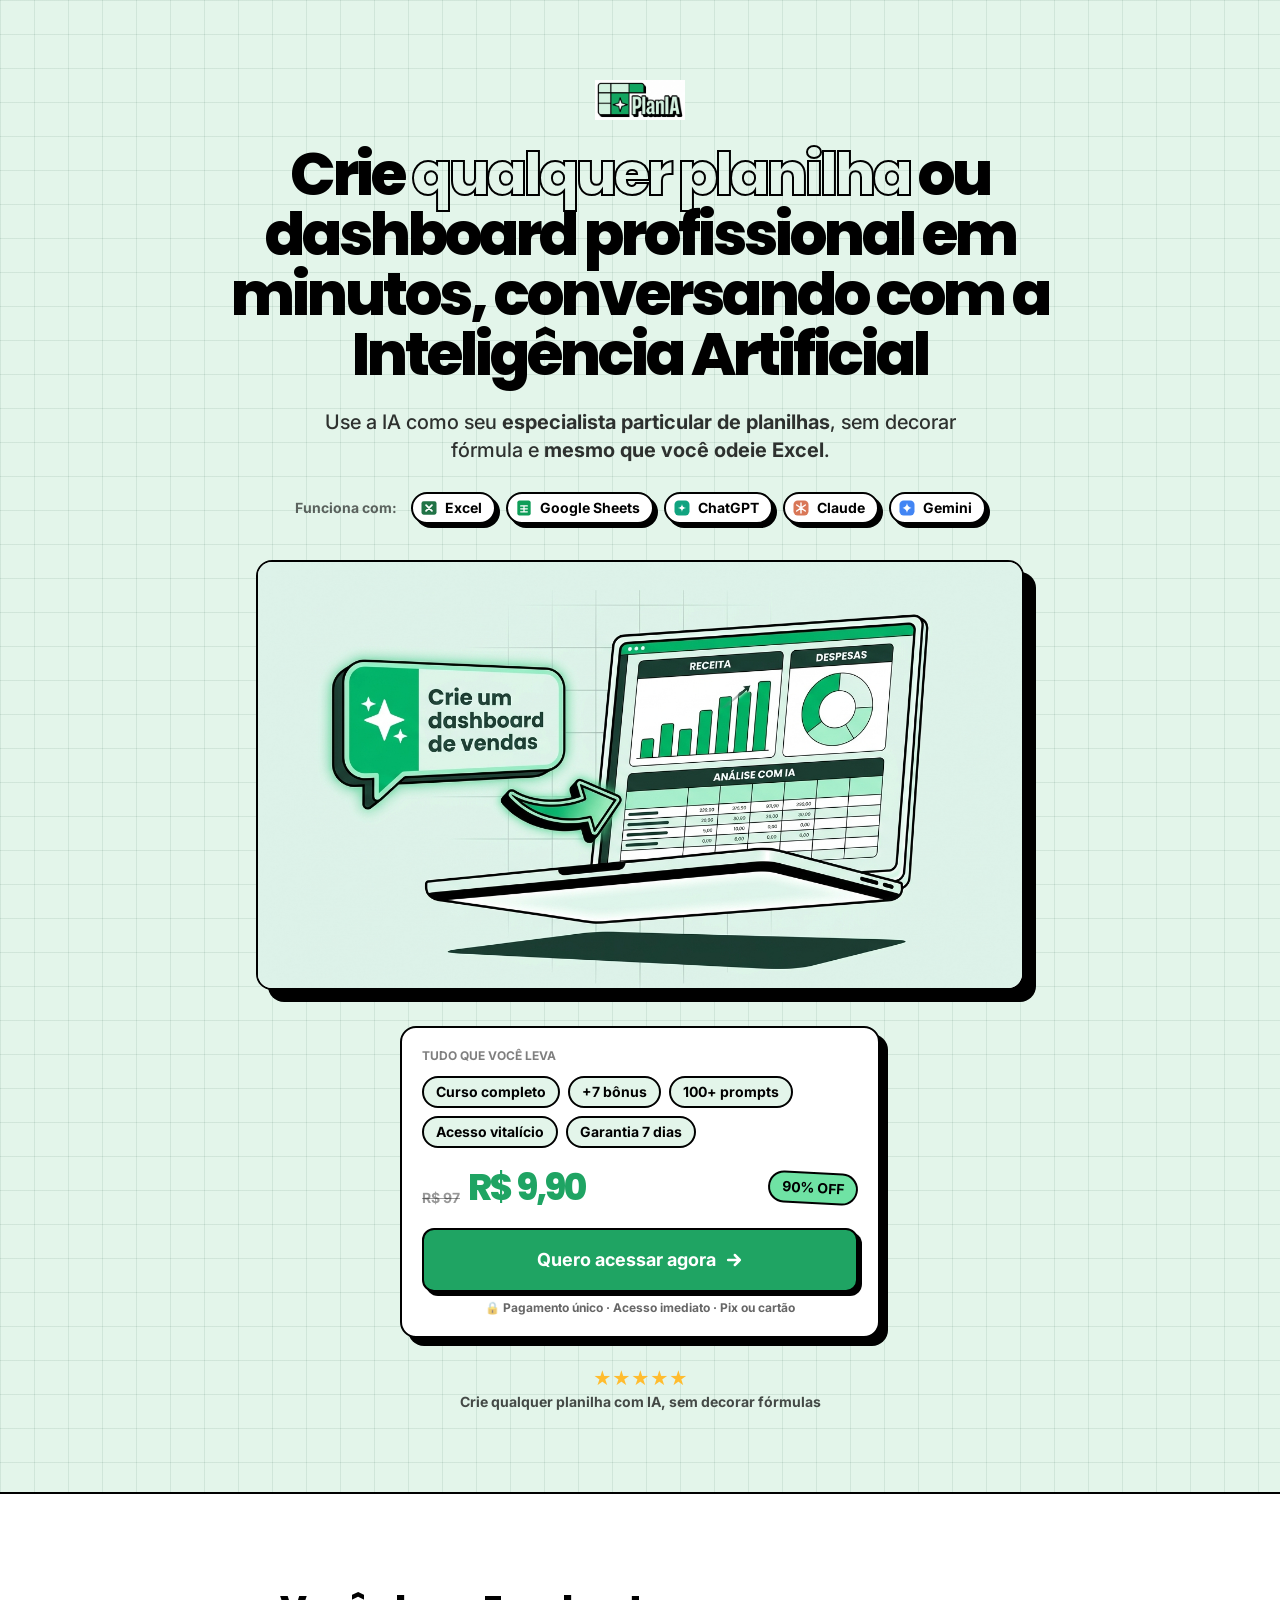
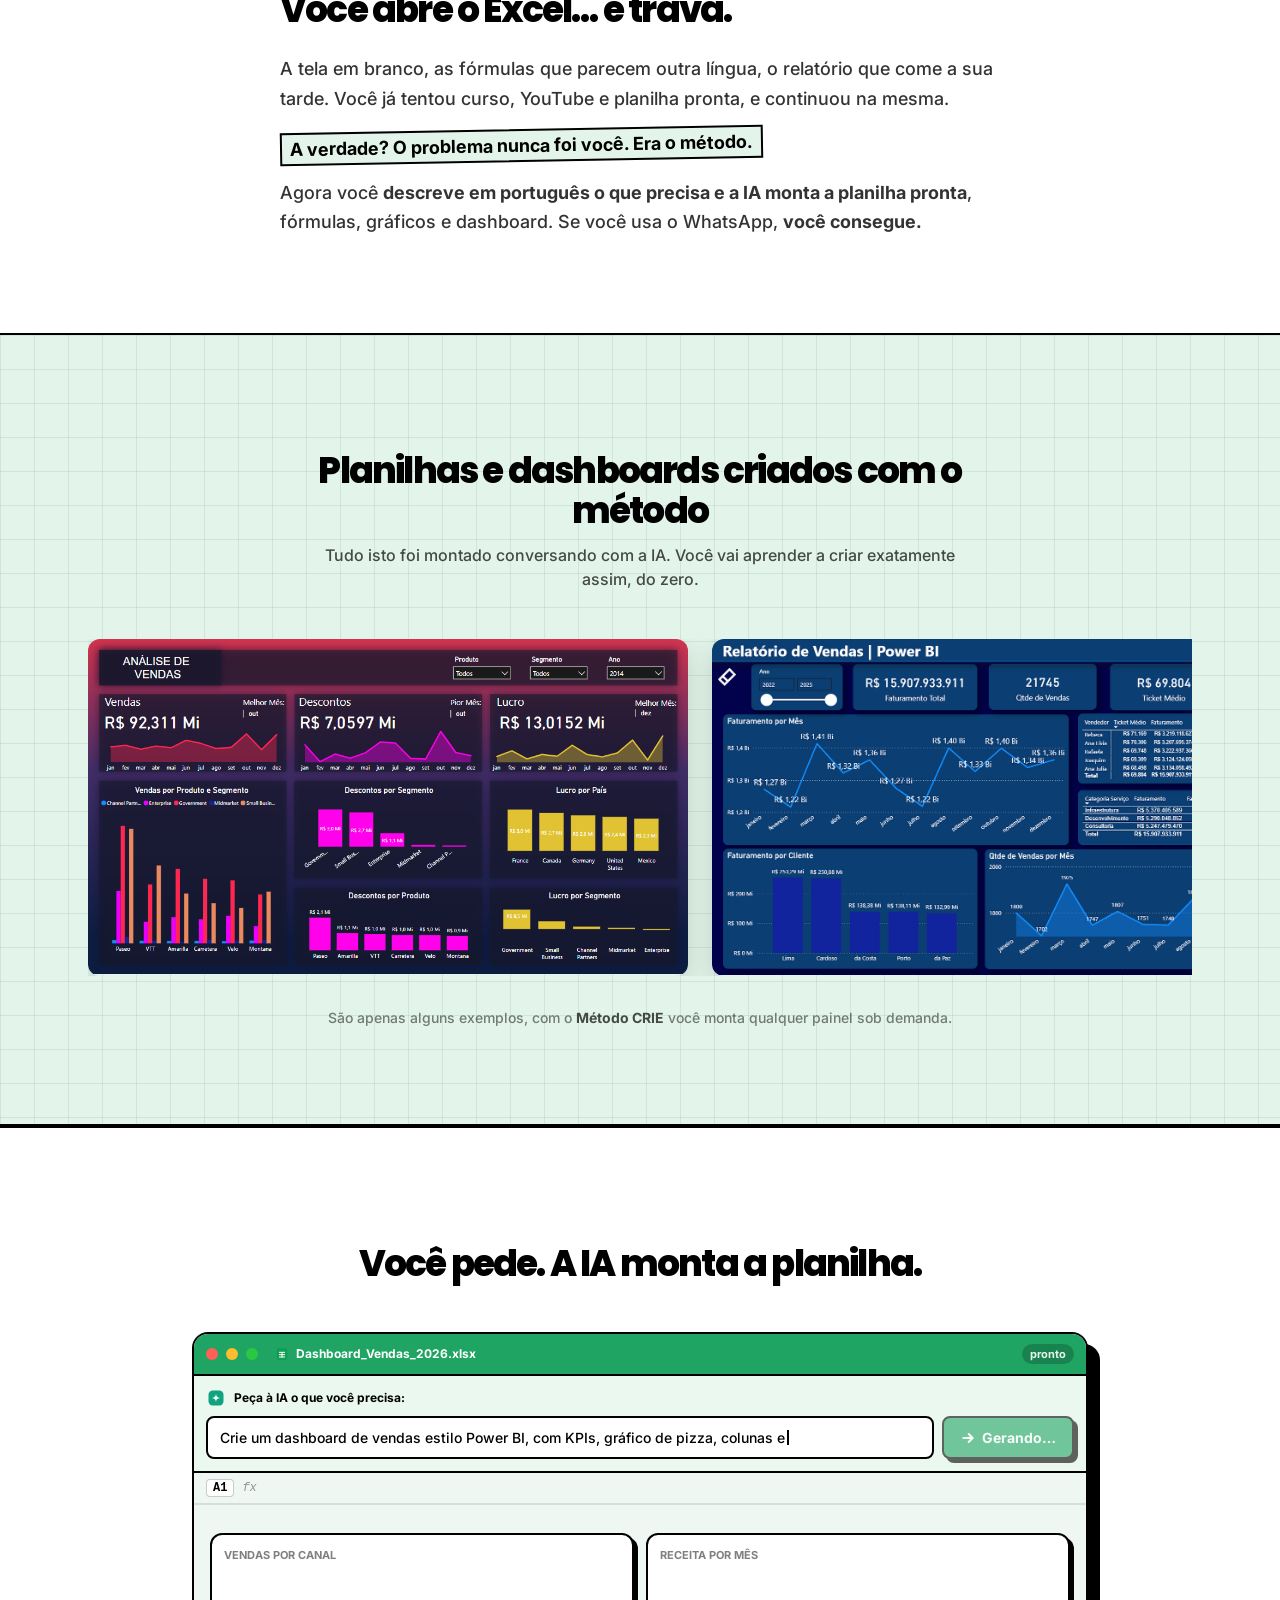
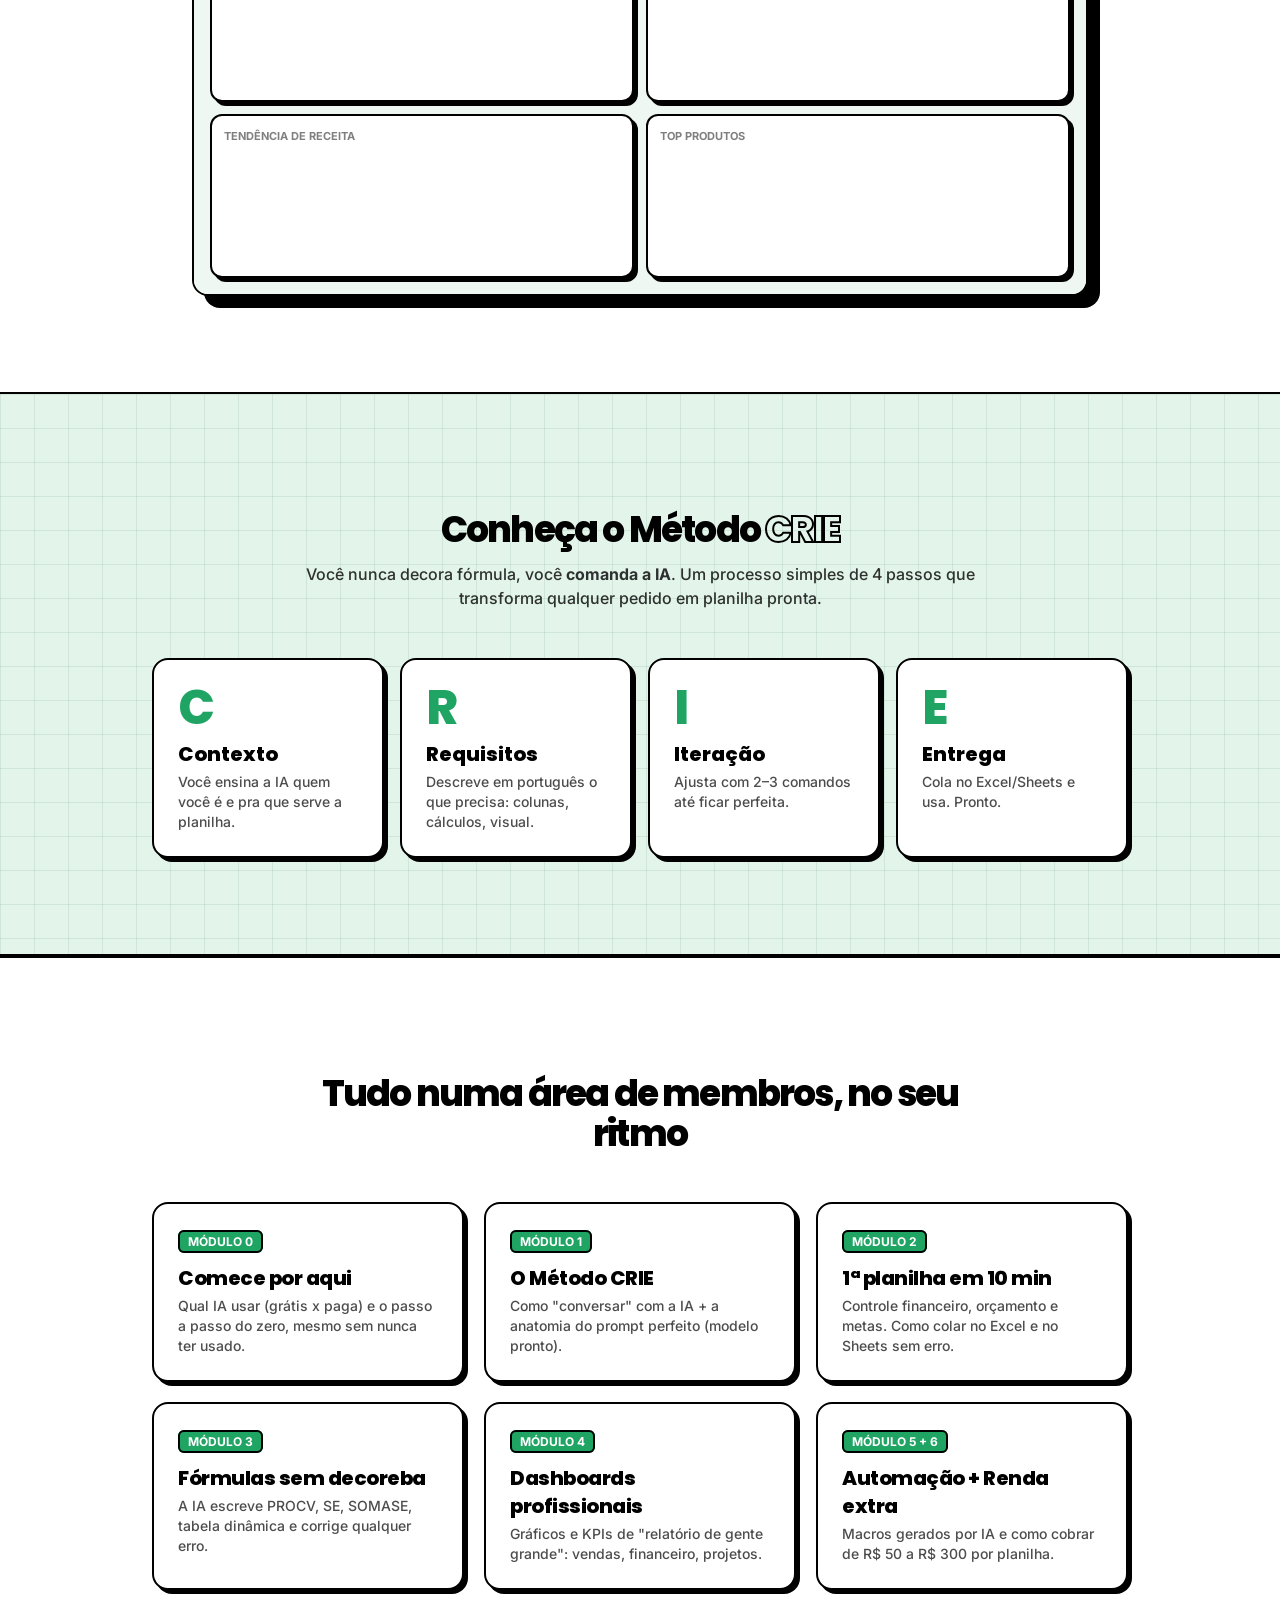
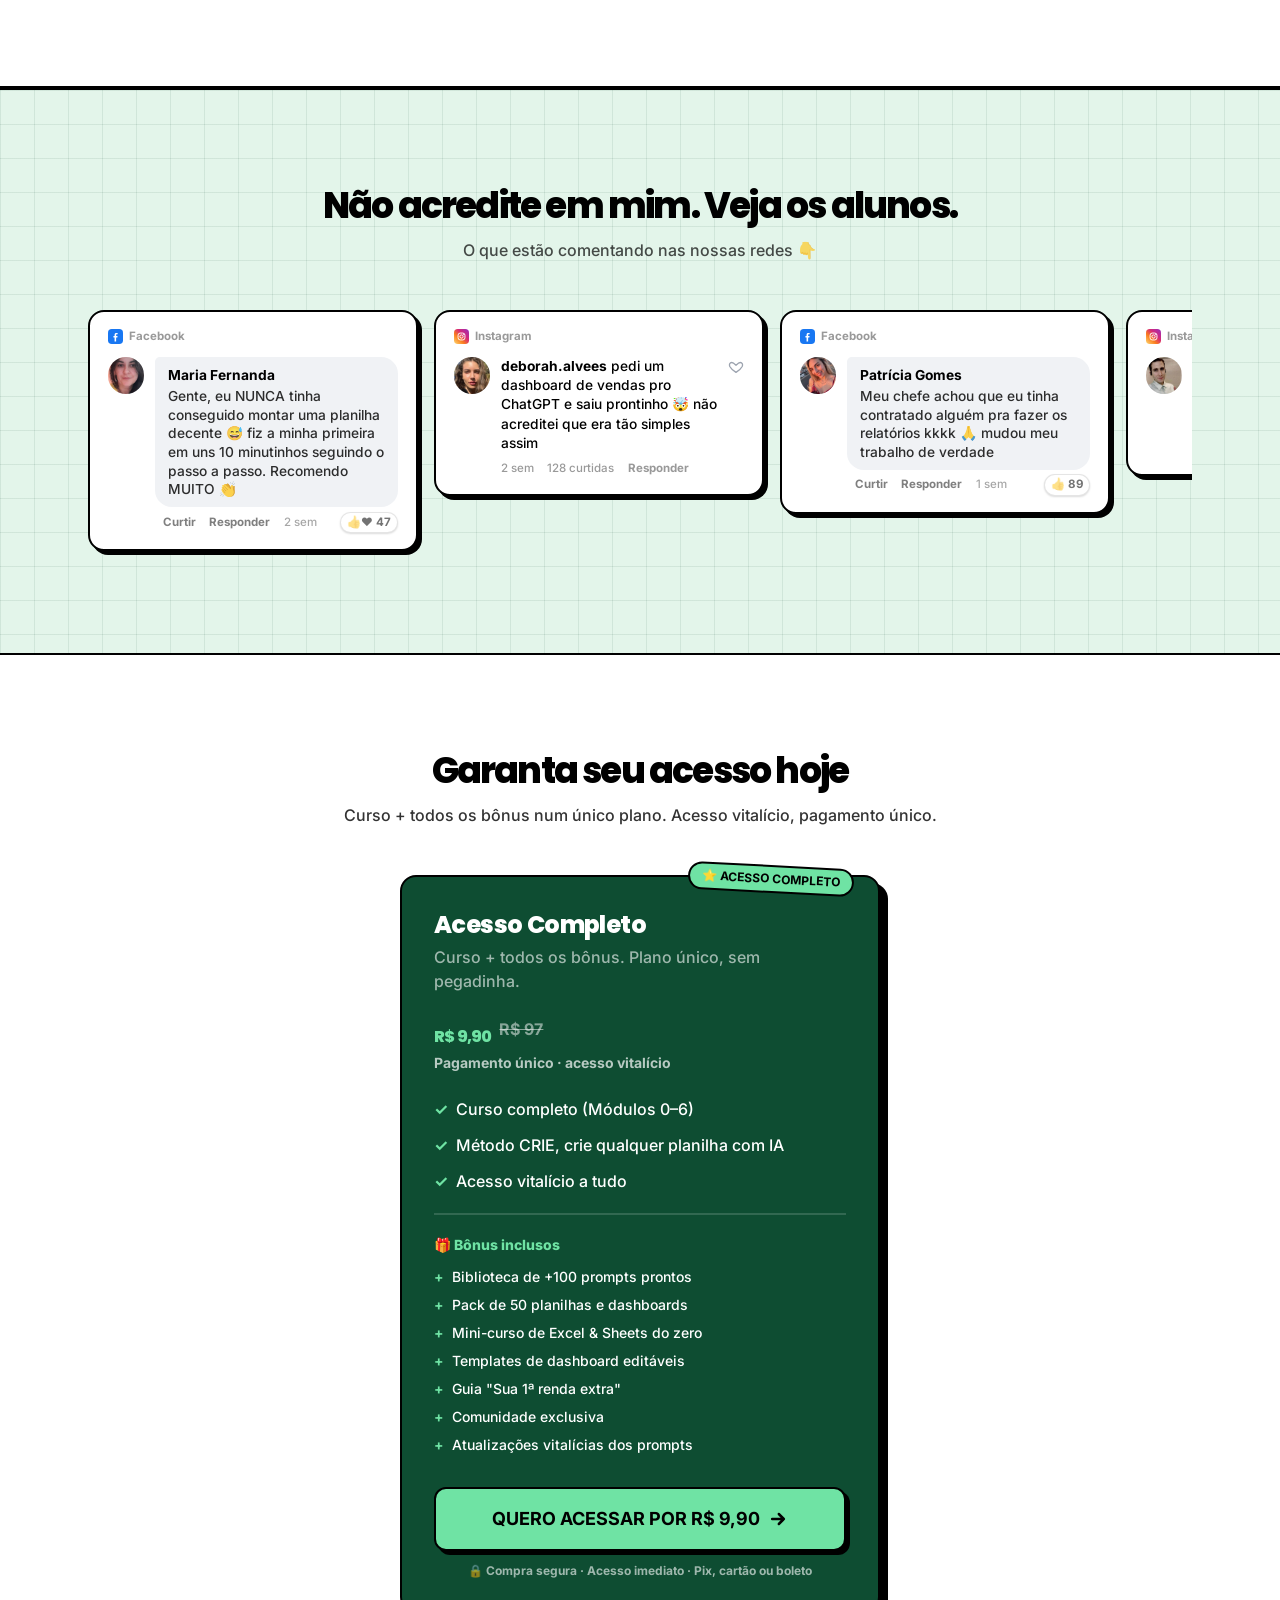
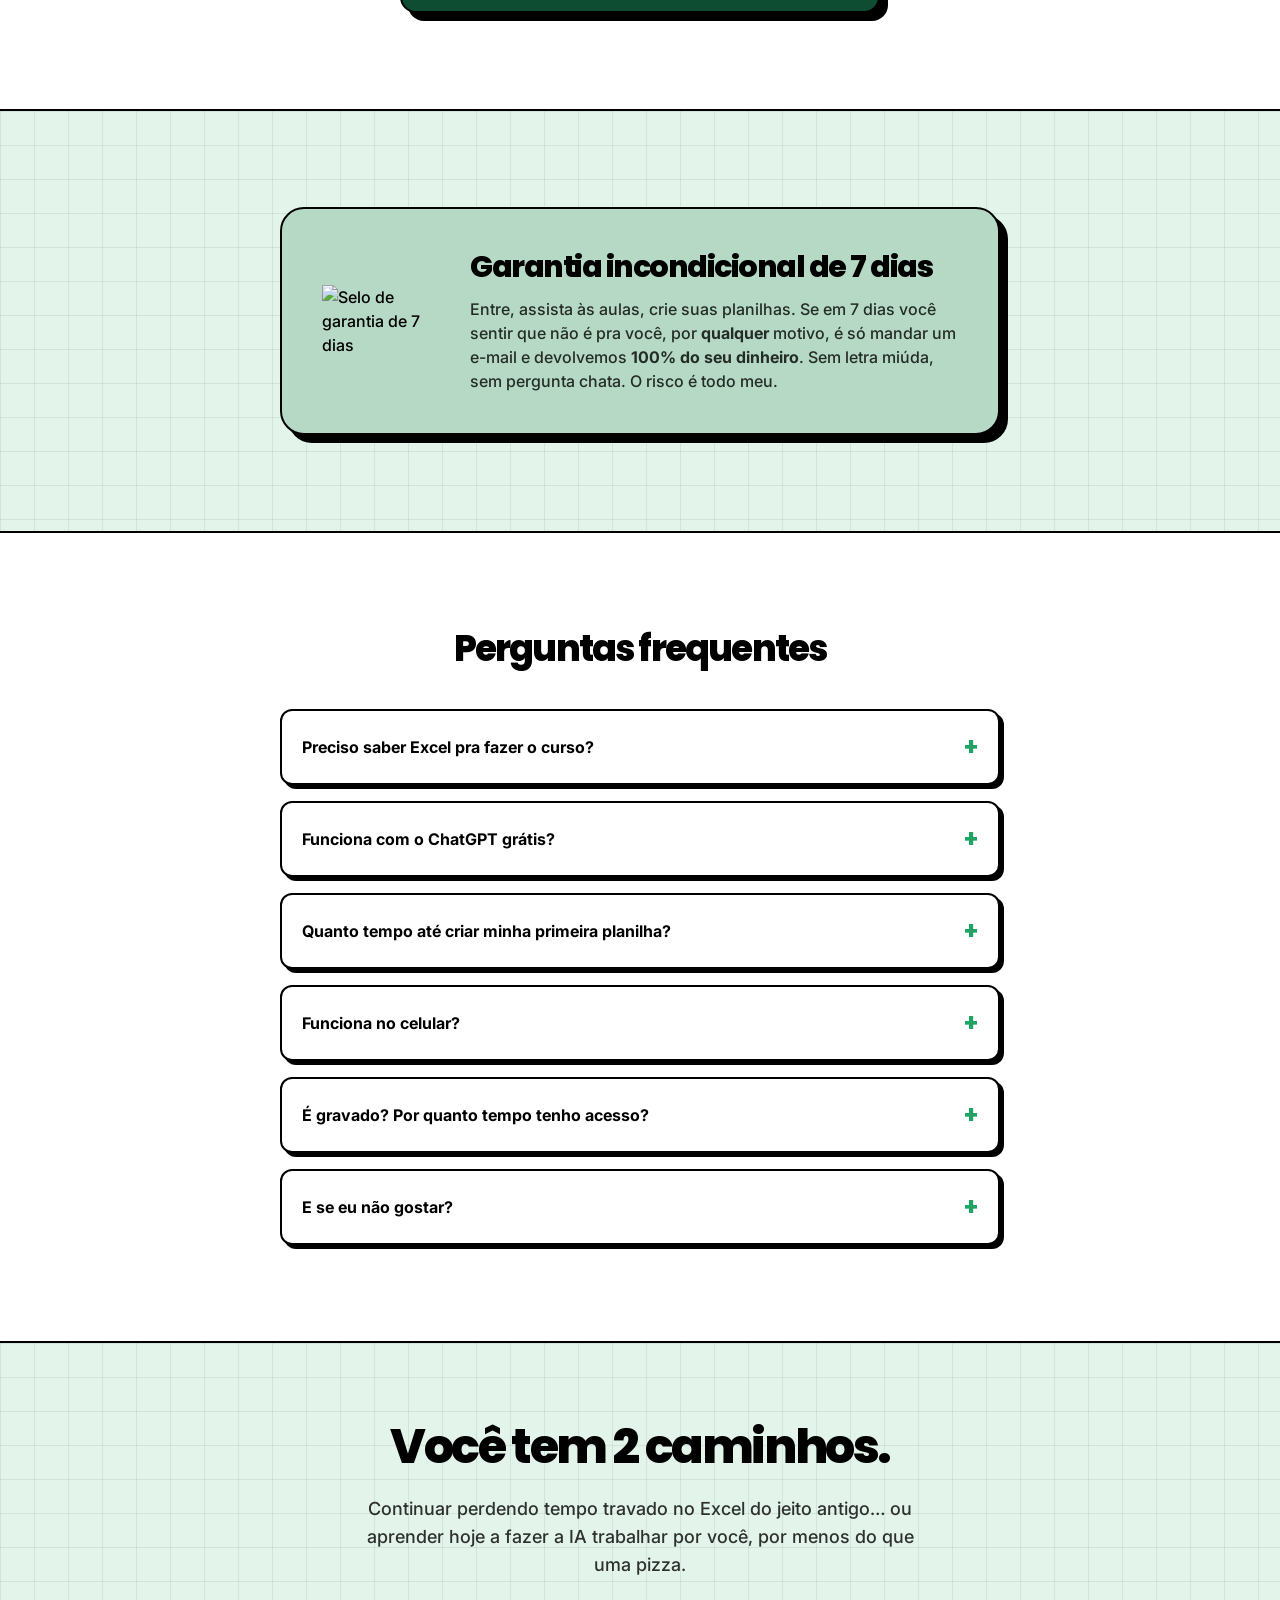
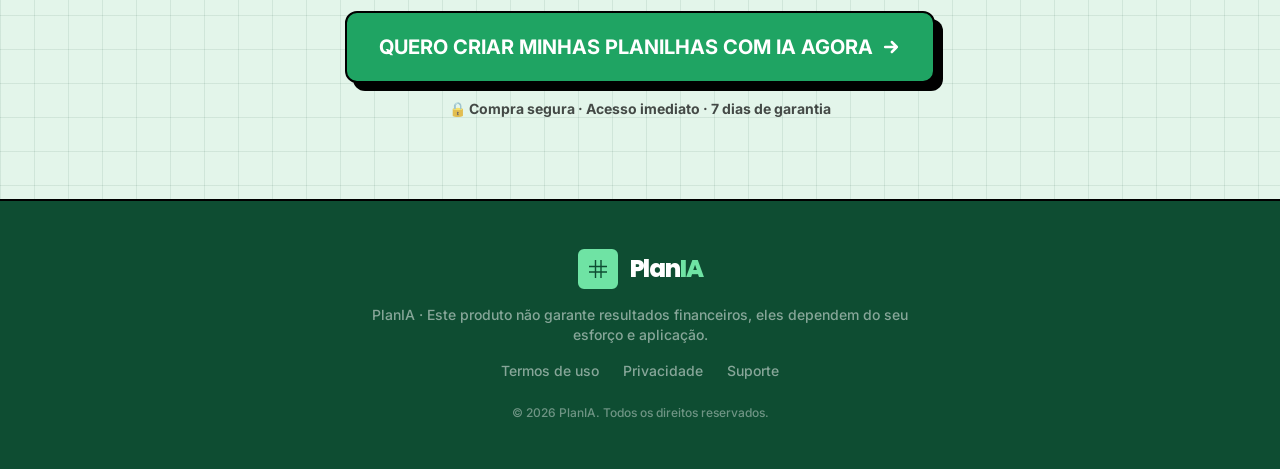
==== pagina-de-vendas.html @ f3a52a3e "Títulos em Poppins e corpo em Inter (leitura mais limpa) Co-Authored-By: Claude Opus 4.8 <noreply@an" ====
<!DOCTYPE html>
<html lang="pt-BR">
<head>
  <meta charset="UTF-8" />
  <meta name="viewport" content="width=device-width, initial-scale=1.0" />
  <title>PlanIA: Crie qualquer planilha ou dashboard com IA, em minutos</title>
  <meta name="description" content="Aprenda a criar qualquer planilha ou dashboard profissional conversando com a IA (ChatGPT, Claude, Gemini). Sem decorar fórmula. Mesmo que você odeie Excel." />

  <link rel="preconnect" href="https://fonts.googleapis.com" />
  <link rel="preconnect" href="https://fonts.gstatic.com" crossorigin />
  <link
    href="https://fonts.googleapis.com/css2?family=Inter:wght@400;500;600;700&family=Poppins:wght@500;600;700;800&display=swap"
    rel="stylesheet"
  />

  <!-- Tailwind compilado localmente (sem CDN / sem eval), funciona no preview do IDE -->
  <style>
*,:after,:before{--tw-border-spacing-x:0;--tw-border-spacing-y:0;--tw-translate-x:0;--tw-translate-y:0;--tw-rotate:0;--tw-skew-x:0;--tw-skew-y:0;--tw-scale-x:1;--tw-scale-y:1;--tw-pan-x: ;--tw-pan-y: ;--tw-pinch-zoom: ;--tw-scroll-snap-strictness:proximity;--tw-gradient-from-position: ;--tw-gradient-via-position: ;--tw-gradient-to-position: ;--tw-ordinal: ;--tw-slashed-zero: ;--tw-numeric-figure: ;--tw-numeric-spacing: ;--tw-numeric-fraction: ;--tw-ring-inset: ;--tw-ring-offset-width:0px;--tw-ring-offset-color:#fff;--tw-ring-color:rgba(59,130,246,.5);--tw-ring-offset-shadow:0 0 #0000;--tw-ring-shadow:0 0 #0000;--tw-shadow:0 0 #0000;--tw-shadow-colored:0 0 #0000;--tw-blur: ;--tw-brightness: ;--tw-contrast: ;--tw-grayscale: ;--tw-hue-rotate: ;--tw-invert: ;--tw-saturate: ;--tw-sepia: ;--tw-drop-shadow: ;--tw-backdrop-blur: ;--tw-backdrop-brightness: ;--tw-backdrop-contrast: ;--tw-backdrop-grayscale: ;--tw-backdrop-hue-rotate: ;--tw-backdrop-invert: ;--tw-backdrop-opacity: ;--tw-backdrop-saturate: ;--tw-backdrop-sepia: ;--tw-contain-size: ;--tw-contain-layout: ;--tw-contain-paint: ;--tw-contain-style: }::backdrop{--tw-border-spacing-x:0;--tw-border-spacing-y:0;--tw-translate-x:0;--tw-translate-y:0;--tw-rotate:0;--tw-skew-x:0;--tw-skew-y:0;--tw-scale-x:1;--tw-scale-y:1;--tw-pan-x: ;--tw-pan-y: ;--tw-pinch-zoom: ;--tw-scroll-snap-strictness:proximity;--tw-gradient-from-position: ;--tw-gradient-via-position: ;--tw-gradient-to-position: ;--tw-ordinal: ;--tw-slashed-zero: ;--tw-numeric-figure: ;--tw-numeric-spacing: ;--tw-numeric-fraction: ;--tw-ring-inset: ;--tw-ring-offset-width:0px;--tw-ring-offset-color:#fff;--tw-ring-color:rgba(59,130,246,.5);--tw-ring-offset-shadow:0 0 #0000;--tw-ring-shadow:0 0 #0000;--tw-shadow:0 0 #0000;--tw-shadow-colored:0 0 #0000;--tw-blur: ;--tw-brightness: ;--tw-contrast: ;--tw-grayscale: ;--tw-hue-rotate: ;--tw-invert: ;--tw-saturate: ;--tw-sepia: ;--tw-drop-shadow: ;--tw-backdrop-blur: ;--tw-backdrop-brightness: ;--tw-backdrop-contrast: ;--tw-backdrop-grayscale: ;--tw-backdrop-hue-rotate: ;--tw-backdrop-invert: ;--tw-backdrop-opacity: ;--tw-backdrop-saturate: ;--tw-backdrop-sepia: ;--tw-contain-size: ;--tw-contain-layout: ;--tw-contain-paint: ;--tw-contain-style: }/*! tailwindcss v3.4.19 | MIT License | https://tailwindcss.com*/*,:after,:before{box-sizing:border-box;border:0 solid #e5e7eb}:after,:before{--tw-content:""}:host,html{line-height:1.5;-webkit-text-size-adjust:100%;-moz-tab-size:4;-o-tab-size:4;tab-size:4;font-family:ui-sans-serif,system-ui,sans-serif,Apple Color Emoji,Segoe UI Emoji,Segoe UI Symbol,Noto Color Emoji;font-feature-settings:normal;font-variation-settings:normal;-webkit-tap-highlight-color:transparent}body{margin:0;line-height:inherit}hr{height:0;color:inherit;border-top-width:1px}abbr:where([title]){-webkit-text-decoration:underline dotted;text-decoration:underline dotted}h1,h2,h3,h4,h5,h6{font-size:inherit;font-weight:inherit}a{color:inherit;text-decoration:inherit}b,strong{font-weight:bolder}code,kbd,pre,samp{font-family:ui-monospace,SFMono-Regular,Menlo,Monaco,Consolas,Liberation Mono,Courier New,monospace;font-feature-settings:normal;font-variation-settings:normal;font-size:1em}small{font-size:80%}sub,sup{font-size:75%;line-height:0;position:relative;vertical-align:baseline}sub{bottom:-.25em}sup{top:-.5em}table{text-indent:0;border-color:inherit;border-collapse:collapse}button,input,optgroup,select,textarea{font-family:inherit;font-feature-settings:inherit;font-variation-settings:inherit;font-size:100%;font-weight:inherit;line-height:inherit;letter-spacing:inherit;color:inherit;margin:0;padding:0}button,select{text-transform:none}button,input:where([type=button]),input:where([type=reset]),input:where([type=submit]){-webkit-appearance:button;background-color:transparent;background-image:none}:-moz-focusring{outline:auto}:-moz-ui-invalid{box-shadow:none}progress{vertical-align:baseline}::-webkit-inner-spin-button,::-webkit-outer-spin-button{height:auto}[type=search]{-webkit-appearance:textfield;outline-offset:-2px}::-webkit-search-decoration{-webkit-appearance:none}::-webkit-file-upload-button{-webkit-appearance:button;font:inherit}summary{display:list-item}blockquote,dd,dl,figure,h1,h2,h3,h4,h5,h6,hr,p,pre{margin:0}fieldset{margin:0}fieldset,legend{padding:0}menu,ol,ul{list-style:none;margin:0;padding:0}dialog{padding:0}textarea{resize:vertical}input::-moz-placeholder,textarea::-moz-placeholder{opacity:1;color:#9ca3af}input::placeholder,textarea::placeholder{opacity:1;color:#9ca3af}[role=button],button{cursor:pointer}:disabled{cursor:default}audio,canvas,embed,iframe,img,object,svg,video{display:block;vertical-align:middle}img,video{max-width:100%;height:auto}[hidden]:where(:not([hidden=until-found])){display:none}.pointer-events-none{pointer-events:none}.fixed{position:fixed}.absolute{position:absolute}.relative{position:relative}.sticky{position:sticky}.inset-0{inset:0}.-top-3{top:-.75rem}.bottom-4{bottom:1rem}.left-4{left:1rem}.right-6{right:1.5rem}.top-0{top:0}.z-50{z-index:50}.mx-auto{margin-left:auto;margin-right:auto}.-mb-0\.5{margin-bottom:-.125rem}.mb-0\.5{margin-bottom:.125rem}.mb-1{margin-bottom:.25rem}.mb-1\.5{margin-bottom:.375rem}.mb-2{margin-bottom:.5rem}.ml-0\.5{margin-left:.125rem}.ml-2{margin-left:.5rem}.ml-auto{margin-left:auto}.mr-1{margin-right:.25rem}.mt-1{margin-top:.25rem}.mt-1\.5{margin-top:.375rem}.mt-10{margin-top:2.5rem}.mt-12{margin-top:3rem}.mt-2{margin-top:.5rem}.mt-3{margin-top:.75rem}.mt-4{margin-top:1rem}.mt-5{margin-top:1.25rem}.mt-6{margin-top:1.5rem}.mt-7{margin-top:1.75rem}.mt-8{margin-top:2rem}.mt-9{margin-top:2.25rem}.block{display:block}.inline-block{display:inline-block}.inline{display:inline}.flex{display:flex}.inline-flex{display:inline-flex}.grid{display:grid}.hidden{display:none}.aspect-video{aspect-ratio:16/9}.h-10{height:2.5rem}.h-11{height:2.75rem}.h-14{height:3.5rem}.h-2{height:.5rem}.h-2\.5{height:.625rem}.h-24{height:6rem}.h-28{height:7rem}.h-3{height:.75rem}.h-32{height:8rem}.h-4{height:1rem}.h-5{height:1.25rem}.h-6{height:1.5rem}.h-7{height:1.75rem}.h-8{height:2rem}.h-9{height:2.25rem}.h-\[1\.1em\]{height:1.1em}.h-full{height:100%}.min-h-\[2\.7rem\]{min-height:2.7rem}.w-10{width:2.5rem}.w-11{width:2.75rem}.w-14{width:3.5rem}.w-2{width:.5rem}.w-2\.5{width:.625rem}.w-24{width:6rem}.w-3{width:.75rem}.w-32{width:8rem}.w-4{width:1rem}.w-5{width:1.25rem}.w-6{width:1.5rem}.w-7{width:1.75rem}.w-8{width:2rem}.w-9{width:2.25rem}.w-\[2px\]{width:2px}.w-full{width:100%}.min-w-0{min-width:0}.max-w-2xl{max-width:42rem}.max-w-3xl{max-width:48rem}.max-w-4xl{max-width:56rem}.max-w-5xl{max-width:64rem}.max-w-6xl{max-width:72rem}.max-w-xl{max-width:36rem}.max-w-xs{max-width:20rem}.flex-1{flex:1 1 0%}.shrink-0{flex-shrink:0}.translate-y-2{--tw-translate-y:0.5rem}.-rotate-1,.translate-y-2{transform:translate(var(--tw-translate-x),var(--tw-translate-y)) rotate(var(--tw-rotate)) skewX(var(--tw-skew-x)) skewY(var(--tw-skew-y)) scaleX(var(--tw-scale-x)) scaleY(var(--tw-scale-y))}.-rotate-1{--tw-rotate:-1deg}.rotate-3{--tw-rotate:3deg}.rotate-3,.transform{transform:translate(var(--tw-translate-x),var(--tw-translate-y)) rotate(var(--tw-rotate)) skewX(var(--tw-skew-x)) skewY(var(--tw-skew-y)) scaleX(var(--tw-scale-x)) scaleY(var(--tw-scale-y))}@keyframes pulse{50%{opacity:.5}}.animate-pulse{animation:pulse 2s cubic-bezier(.4,0,.6,1) infinite}.cursor-pointer{cursor:pointer}.select-none{-webkit-user-select:none;-moz-user-select:none;user-select:none}.list-none{list-style-type:none}.grid-cols-2{grid-template-columns:repeat(2,minmax(0,1fr))}.flex-col{flex-direction:column}.flex-wrap{flex-wrap:wrap}.place-items-center{place-items:center}.items-start{align-items:flex-start}.items-end{align-items:flex-end}.items-center{align-items:center}.items-stretch{align-items:stretch}.justify-end{justify-content:flex-end}.justify-center{justify-content:center}.justify-between{justify-content:space-between}.gap-0\.5{gap:.125rem}.gap-1{gap:.25rem}.gap-1\.5{gap:.375rem}.gap-2{gap:.5rem}.gap-2\.5{gap:.625rem}.gap-3{gap:.75rem}.gap-4{gap:1rem}.gap-5{gap:1.25rem}.gap-6{gap:1.5rem}.gap-8{gap:2rem}.gap-x-4{-moz-column-gap:1rem;column-gap:1rem}.gap-y-1{row-gap:.25rem}.-space-x-3>:not([hidden])~:not([hidden]){--tw-space-x-reverse:0;margin-right:calc(-.75rem*var(--tw-space-x-reverse));margin-left:calc(-.75rem*(1 - var(--tw-space-x-reverse)))}.space-y-1\.5>:not([hidden])~:not([hidden]){--tw-space-y-reverse:0;margin-top:calc(.375rem*(1 - var(--tw-space-y-reverse)));margin-bottom:calc(.375rem*var(--tw-space-y-reverse))}.space-y-2\.5>:not([hidden])~:not([hidden]){--tw-space-y-reverse:0;margin-top:calc(.625rem*(1 - var(--tw-space-y-reverse)));margin-bottom:calc(.625rem*var(--tw-space-y-reverse))}.space-y-3>:not([hidden])~:not([hidden]){--tw-space-y-reverse:0;margin-top:calc(.75rem*(1 - var(--tw-space-y-reverse)));margin-bottom:calc(.75rem*var(--tw-space-y-reverse))}.space-y-4>:not([hidden])~:not([hidden]){--tw-space-y-reverse:0;margin-top:calc(1rem*(1 - var(--tw-space-y-reverse)));margin-bottom:calc(1rem*var(--tw-space-y-reverse))}.overflow-hidden{overflow:hidden}.overflow-x-auto{overflow-x:auto}.truncate{overflow:hidden;text-overflow:ellipsis;white-space:nowrap}.rounded{border-radius:.25rem}.rounded-2xl{border-radius:1rem}.rounded-3xl{border-radius:1.5rem}.rounded-full{border-radius:9999px}.rounded-lg{border-radius:.5rem}.rounded-md{border-radius:.375rem}.rounded-sm{border-radius:.125rem}.rounded-xl{border-radius:.75rem}.rounded-t{border-top-left-radius:.25rem;border-top-right-radius:.25rem}.rounded-t-lg{border-top-left-radius:.5rem;border-top-right-radius:.5rem}.rounded-bl-3xl{border-bottom-left-radius:1.5rem}.rounded-tr-3xl{border-top-right-radius:1.5rem}.border{border-width:1px}.border-2{border-width:2px}.border-y-2{border-top-width:2px;border-bottom-width:2px}.border-b-0{border-bottom-width:0}.border-b-2{border-bottom-width:2px}.border-r{border-right-width:1px}.border-t-2{border-top-width:2px}.border-dashed{border-style:dashed}.border-black{--tw-border-opacity:1;border-color:rgb(0 0 0/var(--tw-border-opacity,1))}.border-black\/10{border-color:rgba(0,0,0,.1)}.border-black\/20{border-color:rgba(0,0,0,.2)}.border-black\/30{border-color:rgba(0,0,0,.3)}.border-brand-lime{--tw-border-opacity:1;border-color:rgb(111 227 164/var(--tw-border-opacity,1))}.border-gray-400{--tw-border-opacity:1;border-color:rgb(156 163 175/var(--tw-border-opacity,1))}.border-white\/15{border-color:hsla(0,0%,100%,.15)}.bg-black{--tw-bg-opacity:1;background-color:rgb(0 0 0/var(--tw-bg-opacity,1))}.bg-black\/20{background-color:rgba(0,0,0,.2)}.bg-black\/30{background-color:rgba(0,0,0,.3)}.bg-brand-card{--tw-bg-opacity:1;background-color:rgb(11 61 41/var(--tw-bg-opacity,1))}.bg-brand-deep{--tw-bg-opacity:1;background-color:rgb(14 77 50/var(--tw-bg-opacity,1))}.bg-brand-green{--tw-bg-opacity:1;background-color:rgb(31 164 99/var(--tw-bg-opacity,1))}.bg-brand-lime{--tw-bg-opacity:1;background-color:rgb(111 227 164/var(--tw-bg-opacity,1))}.bg-brand-mint{--tw-bg-opacity:1;background-color:rgb(227 245 234/var(--tw-bg-opacity,1))}.bg-brand-mint\/70{background-color:rgba(227,245,234,.7)}.bg-brand-sage{--tw-bg-opacity:1;background-color:rgb(181 217 196/var(--tw-bg-opacity,1))}.bg-brand-sage\/50{background-color:rgba(181,217,196,.5)}.bg-brand-sage\/70{background-color:rgba(181,217,196,.7)}.bg-soft{--tw-bg-opacity:1;background-color:rgb(239 247 242/var(--tw-bg-opacity,1))}.bg-success{--tw-bg-opacity:1;background-color:rgb(20 122 69/var(--tw-bg-opacity,1))}.bg-white{--tw-bg-opacity:1;background-color:rgb(255 255 255/var(--tw-bg-opacity,1))}.p-2\.5{padding:.625rem}.p-3{padding:.75rem}.p-4{padding:1rem}.p-5{padding:1.25rem}.p-6{padding:1.5rem}.p-7{padding:1.75rem}.p-8{padding:2rem}.px-1\.5{padding-left:.375rem;padding-right:.375rem}.px-2{padding-left:.5rem;padding-right:.5rem}.px-2\.5{padding-left:.625rem;padding-right:.625rem}.px-3{padding-left:.75rem;padding-right:.75rem}.px-4{padding-left:1rem;padding-right:1rem}.px-5{padding-left:1.25rem;padding-right:1.25rem}.px-6{padding-left:1.5rem;padding-right:1.5rem}.px-8{padding-left:2rem;padding-right:2rem}.py-0\.5{padding-top:.125rem;padding-bottom:.125rem}.py-1{padding-top:.25rem;padding-bottom:.25rem}.py-1\.5{padding-top:.375rem;padding-bottom:.375rem}.py-12{padding-top:3rem;padding-bottom:3rem}.py-14{padding-top:3.5rem;padding-bottom:3.5rem}.py-16{padding-top:4rem;padding-bottom:4rem}.py-2{padding-top:.5rem;padding-bottom:.5rem}.py-2\.5{padding-top:.625rem;padding-bottom:.625rem}.py-20{padding-top:5rem;padding-bottom:5rem}.py-3{padding-top:.75rem;padding-bottom:.75rem}.py-4{padding-top:1rem;padding-bottom:1rem}.py-5{padding-top:1.25rem}.pb-5,.py-5{padding-bottom:1.25rem}.pl-1\.5{padding-left:.375rem}.pl-2{padding-left:.5rem}.pr-3{padding-right:.75rem}.pr-4{padding-right:1rem}.text-center{text-align:center}.align-middle{vertical-align:middle}.align-text-bottom{vertical-align:text-bottom}.font-heading{font-family:Poppins,sans-serif}.font-mono{font-family:ui-monospace,SFMono-Regular,Menlo,Monaco,Consolas,Liberation Mono,Courier New,monospace}.text-2xl{font-size:1.5rem;line-height:2rem}.text-3xl{font-size:1.875rem;line-height:2.25rem}.text-4xl{font-size:2.25rem;line-height:2.5rem}.text-5xl{font-size:3rem;line-height:1}.text-\[10px\]{font-size:10px}.text-\[11px\]{font-size:11px}.text-\[13px\]{font-size:13px}.text-\[8px\]{font-size:8px}.text-\[9px\]{font-size:9px}.text-lg{font-size:1.125rem;line-height:1.75rem}.text-sm{font-size:.875rem;line-height:1.25rem}.text-xl{font-size:1.25rem;line-height:1.75rem}.text-xs{font-size:.75rem;line-height:1rem}.font-bold{font-weight:700}.font-extrabold{font-weight:800}.font-medium{font-weight:500}.italic{font-style:italic}.tabular-nums{--tw-numeric-spacing:tabular-nums;font-variant-numeric:var(--tw-ordinal) var(--tw-slashed-zero) var(--tw-numeric-figure) var(--tw-numeric-spacing) var(--tw-numeric-fraction)}.leading-\[0\.95\]{line-height:.95}.leading-none{line-height:1}.leading-relaxed{line-height:1.625}.leading-tight{line-height:1.25}.tracking-tight{letter-spacing:-.025em}.tracking-tighter{letter-spacing:-.05em}.text-black{--tw-text-opacity:1;color:rgb(0 0 0/var(--tw-text-opacity,1))}.text-black\/40{color:rgba(0,0,0,.4)}.text-black\/50{color:rgba(0,0,0,.5)}.text-black\/60{color:rgba(0,0,0,.6)}.text-black\/70{color:rgba(0,0,0,.7)}.text-black\/80{color:rgba(0,0,0,.8)}.text-brand-deep{--tw-text-opacity:1;color:rgb(14 77 50/var(--tw-text-opacity,1))}.text-brand-green{--tw-text-opacity:1;color:rgb(31 164 99/var(--tw-text-opacity,1))}.text-brand-lime{--tw-text-opacity:1;color:rgb(111 227 164/var(--tw-text-opacity,1))}.text-danger{--tw-text-opacity:1;color:rgb(224 70 74/var(--tw-text-opacity,1))}.text-gray-600{--tw-text-opacity:1;color:rgb(75 85 99/var(--tw-text-opacity,1))}.text-ink{--tw-text-opacity:1;color:rgb(0 0 0/var(--tw-text-opacity,1))}.text-star{--tw-text-opacity:1;color:rgb(255 188 46/var(--tw-text-opacity,1))}.text-success{--tw-text-opacity:1;color:rgb(20 122 69/var(--tw-text-opacity,1))}.text-white{--tw-text-opacity:1;color:rgb(255 255 255/var(--tw-text-opacity,1))}.text-white\/40{color:hsla(0,0%,100%,.4)}.text-white\/50{color:hsla(0,0%,100%,.5)}.text-white\/60{color:hsla(0,0%,100%,.6)}.text-white\/70{color:hsla(0,0%,100%,.7)}.text-white\/90{color:hsla(0,0%,100%,.9)}.line-through{text-decoration-line:line-through}.antialiased{-webkit-font-smoothing:antialiased;-moz-osx-font-smoothing:grayscale}.opacity-0{opacity:0}.shadow-hard{--tw-shadow:8px 8px 0px 0px #000;--tw-shadow-colored:8px 8px 0px 0px var(--tw-shadow-color)}.shadow-hard,.shadow-hard-lg{box-shadow:var(--tw-ring-offset-shadow,0 0 #0000),var(--tw-ring-shadow,0 0 #0000),var(--tw-shadow)}.shadow-hard-lg{--tw-shadow:12px 12px 0px 0px #000;--tw-shadow-colored:12px 12px 0px 0px var(--tw-shadow-color)}.shadow-hard-sm{--tw-shadow:4px 4px 0px 0px #000;--tw-shadow-colored:4px 4px 0px 0px var(--tw-shadow-color);box-shadow:var(--tw-ring-offset-shadow,0 0 #0000),var(--tw-ring-shadow,0 0 #0000),var(--tw-shadow)}.transition{transition-property:color,background-color,border-color,text-decoration-color,fill,stroke,opacity,box-shadow,transform,filter,-webkit-backdrop-filter;transition-property:color,background-color,border-color,text-decoration-color,fill,stroke,opacity,box-shadow,transform,filter,backdrop-filter;transition-property:color,background-color,border-color,text-decoration-color,fill,stroke,opacity,box-shadow,transform,filter,backdrop-filter,-webkit-backdrop-filter;transition-timing-function:cubic-bezier(.4,0,.2,1);transition-duration:.15s}.transition-all{transition-property:all;transition-timing-function:cubic-bezier(.4,0,.2,1);transition-duration:.15s}.transition-opacity{transition-property:opacity;transition-timing-function:cubic-bezier(.4,0,.2,1);transition-duration:.15s}.duration-300{transition-duration:.3s}.ease-in-out{transition-timing-function:cubic-bezier(.4,0,.2,1)}.hover\:text-black:hover{--tw-text-opacity:1;color:rgb(0 0 0/var(--tw-text-opacity,1))}.hover\:text-brand-lime:hover{--tw-text-opacity:1;color:rgb(111 227 164/var(--tw-text-opacity,1))}.disabled\:opacity-60:disabled{opacity:.6}@media (min-width:640px){.sm\:col-span-2{grid-column:span 2/span 2}.sm\:block{display:block}.sm\:inline{display:inline}.sm\:flex{display:flex}.sm\:grid-cols-2{grid-template-columns:repeat(2,minmax(0,1fr))}.sm\:grid-cols-4{grid-template-columns:repeat(4,minmax(0,1fr))}.sm\:flex-row{flex-direction:row}.sm\:gap-3{gap:.75rem}.sm\:p-10{padding:2.5rem}.sm\:p-4{padding:1rem}.sm\:px-6{padding-left:1.5rem;padding-right:1.5rem}.sm\:text-3xl{font-size:1.875rem;line-height:2.25rem}.sm\:text-4xl{font-size:2.25rem;line-height:2.5rem}.sm\:text-5xl{font-size:3rem;line-height:1}.sm\:text-sm{font-size:.875rem;line-height:1.25rem}.sm\:text-xl{font-size:1.25rem;line-height:1.75rem}}@media (min-width:768px){.md\:block{display:block}.md\:inline-flex{display:inline-flex}.md\:-translate-y-4{--tw-translate-y:-1rem;transform:translate(var(--tw-translate-x),var(--tw-translate-y)) rotate(var(--tw-rotate)) skewX(var(--tw-skew-x)) skewY(var(--tw-skew-y)) scaleX(var(--tw-scale-x)) scaleY(var(--tw-scale-y))}.md\:grid-cols-2{grid-template-columns:repeat(2,minmax(0,1fr))}.md\:grid-cols-3{grid-template-columns:repeat(3,minmax(0,1fr))}}@media (min-width:1024px){.lg\:grid-cols-3{grid-template-columns:repeat(3,minmax(0,1fr))}.lg\:grid-cols-4{grid-template-columns:repeat(4,minmax(0,1fr))}.lg\:py-20{padding-top:5rem;padding-bottom:5rem}.lg\:py-24{padding-top:6rem;padding-bottom:6rem}.lg\:text-6xl{font-size:3.75rem;line-height:1}}
  </style>

  <style>
    :root { color-scheme: light; }
    html { scroll-behavior: smooth; scroll-padding-top: 16px; }
    body { font-family: "Inter", sans-serif; font-weight: 500; }
    h1,h2,h3,h4,.font-heading { font-family: "Poppins", sans-serif; }

    /* fundo de grade de planilha (células) */
    .grid-pattern {
      background-image:
        linear-gradient(to right, rgba(14,77,50,0.09) 1px, transparent 1px),
        linear-gradient(to bottom, rgba(14,77,50,0.09) 1px, transparent 1px);
      background-size: 34px 34px;
    }
    .grid-pattern-dark {
      background-image:
        linear-gradient(to right, rgba(255,255,255,0.06) 1px, transparent 1px),
        linear-gradient(to bottom, rgba(255,255,255,0.06) 1px, transparent 1px);
      background-size: 34px 34px;
    }
    .text-stroke { -webkit-text-stroke: 2px #000; color: transparent; }

    .btn-press { transition: all 0.2s cubic-bezier(0.175,0.885,0.32,1.275); }
    .btn-press:hover { transform: translate(4px,4px); }
    .btn-press.shadow-hard:hover,
    .btn-press.shadow-hard-sm:hover { box-shadow: 0 0 0 0 #000; }

    @keyframes cta-pulse { 0%,100%{transform:scale(1)} 50%{transform:scale(1.03)} }
    .cta-pulse { animation: cta-pulse 2.2s ease-in-out infinite; }
    .cta-pulse:hover { animation: none; }

    .faq-item[open] .faq-plus { transform: rotate(45deg); }
    .faq-plus { transition: transform .2s ease; }

    @keyframes toast-in { from{opacity:0;transform:translateY(20px)} to{opacity:1;transform:translateY(0)} }
    .toast-in { animation: toast-in .4s ease forwards; }

    /* Cards de comentário (estilo print de Facebook / Instagram) */
    .cmt-grid { display:grid; gap:1.25rem; }
    @media (min-width:640px){ .cmt-grid { grid-template-columns:1fr 1fr; } }
    /* Carrossel de comentários (auto + arrastar) */
    .cmt-vp { overflow-x:auto; overflow-y:hidden; cursor:grab; scrollbar-width:none; -webkit-overflow-scrolling:touch; padding-bottom:6px; }
    .cmt-vp::-webkit-scrollbar { display:none; }
    .cmt-vp.dragging { cursor:grabbing; }
    .cmt-trk { display:flex; align-items:flex-start; width:max-content; }
    .cmt-trk .cmt-card { flex:0 0 auto; width:330px; margin-right:1rem; transform:none; }
    @media (max-width:640px){ .cmt-trk .cmt-card { width:280px; } }
    .cmt-card { background:#fff; border:2px solid #000; border-radius:1rem; box-shadow:4px 4px 0 0 #000; padding:1rem 1.1rem; transition:transform .2s ease; }
    .cmt-card:hover { transform:rotate(0) !important; }
    .rot-l { transform:rotate(-1.5deg); } .rot-r { transform:rotate(1.4deg); }
    .cmt-plat { display:flex; align-items:center; gap:.4rem; margin-bottom:.7rem; font-size:.72rem; font-weight:700; color:rgba(0,0,0,.4); }
    .cmt-row { display:flex; gap:.65rem; }
    .cmt-av { width:2.3rem; height:2.3rem; border-radius:9999px; object-fit:cover; flex-shrink:0; background:#e9efe9; }
    .cmt-body { flex:1; min-width:0; }
    /* Facebook */
    .fb-bubble { background:#F0F2F5; border-radius:1.05rem; border-top-left-radius:.3rem; padding:.5rem .8rem; }
    .fb-name { font-weight:700; font-size:.86rem; }
    .fb-text { font-size:.86rem; color:rgba(0,0,0,.82); margin-top:.12rem; line-height:1.35; }
    .fb-actions { display:flex; align-items:center; gap:.85rem; margin-top:.3rem; padding-left:.5rem; font-size:.72rem; font-weight:700; color:rgba(0,0,0,.5); }
    .fb-actions .t { font-weight:500; color:rgba(0,0,0,.35); }
    .fb-react { margin-left:auto; display:inline-flex; align-items:center; gap:.2rem; background:#fff; border:1px solid rgba(0,0,0,.1); border-radius:9999px; padding:.06rem .4rem; font-size:.72rem; font-weight:700; color:rgba(0,0,0,.55); box-shadow:0 1px 2px rgba(0,0,0,.14); }
    /* Instagram */
    .ig-text { font-size:.86rem; line-height:1.4; }
    .ig-text b { font-weight:700; }
    .ig-meta { display:flex; align-items:center; gap:.85rem; margin-top:.45rem; font-size:.72rem; font-weight:500; color:rgba(0,0,0,.4); }
    .ig-meta .r { font-weight:700; }
    .ig-heart { margin-left:auto; flex-shrink:0; align-self:flex-start; margin-top:.15rem; }

    /* Carrossel lateral de exemplos (auto + arrastar com mouse/dedo) */
    .ex-viewport { overflow-x: auto; overflow-y: hidden; cursor: grab; scrollbar-width: none; -webkit-overflow-scrolling: touch; }
    .ex-viewport::-webkit-scrollbar { display: none; }
    .ex-viewport.dragging { cursor: grabbing; }
    .ex-viewport.dragging img { pointer-events: none; }
    .ex-track { display: flex; width: max-content; }
    .ex-card { flex: 0 0 auto; width: 600px; max-width: 88vw; margin-right: 1.5rem; border-radius: .75rem; overflow: hidden; box-shadow: 0 8px 24px rgba(0,0,0,.16); }
    @media (max-width: 640px){ .ex-card { width: 340px; } }

    /* No celular, oculta a última linha do dashboard simulado (ocupa menos espaço) */
    @media (max-width: 640px){ .sim-hide-mobile { display: none; } }

    /* Popup de oferta (escolha de plano no CTA) */
    .offer-modal{position:fixed;inset:0;z-index:1000;display:none;align-items:center;justify-content:center;padding:20px;background:rgba(0,0,0,.7);-webkit-backdrop-filter:blur(4px);backdrop-filter:blur(4px);overflow-y:auto;}
    .offer-modal.open{display:flex;}
    .offer-card{position:relative;width:100%;max-width:460px;background:#0E4D32;color:#fff;border:2px solid #000;border-radius:1rem;padding:28px 22px 22px;box-shadow:8px 8px 0 0 #000;animation:offerPop .25s ease;}
    @keyframes offerPop{from{transform:translateY(16px) scale(.97);opacity:0}to{transform:none;opacity:1}}
    .offer-close{position:absolute;top:12px;right:12px;width:32px;height:32px;border:2px solid #000;border-radius:9999px;background:#fff;color:#000;font-size:18px;line-height:1;cursor:pointer;font-weight:700;}
    .offer-close:hover{background:#6FE3A4;}
    .offer-title{font-family:'Poppins',sans-serif;font-weight:800;font-size:clamp(20px,5.5vw,26px);line-height:1.05;letter-spacing:-.03em;margin:0 0 14px;}
    .offer-title em{font-style:normal;color:#6FE3A4;}
    .offer-sub{font-size:12px;font-weight:700;color:rgba(255,255,255,.55);margin:0 0 12px;}
    .offer-tier{position:relative;border:2px solid rgba(255,255,255,.18);border-radius:14px;padding:14px 16px;margin-bottom:12px;cursor:pointer;transition:border-color .2s,background .2s;}
    .offer-tier:hover{border-color:rgba(255,255,255,.5);}
    .offer-tier.selected{border-color:#6FE3A4;background:rgba(111,227,164,.1);}
    .offer-radio{position:relative;flex-shrink:0;width:20px;height:20px;border-radius:50%;border:2px solid rgba(255,255,255,.45);}
    .offer-tier.selected .offer-radio{border-color:#6FE3A4;background:#6FE3A4;}
    .offer-tier.selected .offer-radio::after{content:"";position:absolute;top:50%;left:50%;width:8px;height:8px;border-radius:50%;background:#0E4D32;transform:translate(-50%,-50%);}
    .offer-tier-head{display:flex;align-items:center;gap:10px;margin-bottom:10px;}
    .offer-tier-name{flex:1;font-family:'Poppins',sans-serif;font-weight:800;font-size:15px;letter-spacing:-.02em;}
    .offer-tier.complete .offer-tier-name{color:#6FE3A4;}
    .offer-tier-price{font-family:'Poppins',sans-serif;font-weight:800;font-size:20px;letter-spacing:-.03em;white-space:nowrap;}
    .offer-list{list-style:none;display:flex;flex-direction:column;gap:7px;margin:0;padding:0;}
    .offer-list li{font-size:13px;line-height:1.35;color:rgba(255,255,255,.85);display:flex;align-items:flex-start;gap:8px;}
    .offer-list li::before{content:"\2713";color:#6FE3A4;font-weight:700;flex-shrink:0;}
    .offer-list li.bonus::before{content:"\1F381";}
    .offer-tier-tag{display:inline-block;margin-bottom:10px;font-size:10px;font-weight:700;color:#000;background:#6FE3A4;padding:3px 10px;border:2px solid #000;border-radius:9999px;}
    .offer-btn{display:flex;align-items:center;justify-content:center;gap:10px;width:100%;text-decoration:none;text-align:center;font-family:'Poppins',sans-serif;font-weight:800;border:2px solid #000;border-radius:12px;cursor:pointer;transition:transform .2s,box-shadow .2s;}
    .offer-btn-primary{margin-top:6px;background:#6FE3A4;color:#000;font-size:clamp(14px,4vw,17px);padding:15px 18px;box-shadow:4px 4px 0 0 #000;}
    .offer-btn-primary:hover{transform:translate(2px,2px);box-shadow:2px 2px 0 0 #000;}
    .offer-note{margin-top:12px;text-align:center;font-size:11px;font-weight:700;color:rgba(255,255,255,.55);}

    @media (prefers-reduced-motion: reduce){ html{ scroll-behavior:auto; } .btn-press,.cta-pulse{ transition:none; animation:none; } }
  </style>
</head>

<body class="bg-white text-ink antialiased">

  <!-- ===== ÍCONES REUTILIZÁVEIS (sprite) ===== -->
  <svg width="0" height="0" class="hidden" aria-hidden="true">
    <defs>
      <symbol id="ic-excel" viewBox="0 0 24 24"><rect x="3" y="4" width="18" height="16" rx="2.5" fill="#217346"/><path d="M8.5 8.5l7 7M15.5 8.5l-7 7" stroke="#fff" stroke-width="2.1" stroke-linecap="round"/></symbol>
      <symbol id="ic-sheets" viewBox="0 0 24 24"><rect x="4" y="3" width="16" height="18" rx="2.5" fill="#0F9D58"/><path d="M8 9.5h8M8 13h8M8 16.5h8M12 9.5v7" stroke="#fff" stroke-width="1.5" stroke-linecap="round"/></symbol>
      <symbol id="ic-chatgpt" viewBox="0 0 24 24"><rect x="3" y="3" width="18" height="18" rx="5" fill="#10A37F"/><path d="M12 7c.4 3 1.2 4.6 5 5-3.8.4-4.6 2-5 5-.4-3-1.2-4.6-5-5 3.8-.4 4.6-2 5-5z" fill="#fff"/></symbol>
      <symbol id="ic-claude" viewBox="0 0 24 24"><rect x="3" y="3" width="18" height="18" rx="5" fill="#D97757"/><path d="M12 6v12M6.8 8.4l10.4 7.2M6.8 15.6l10.4-7.2" stroke="#fff" stroke-width="1.7" stroke-linecap="round"/></symbol>
      <symbol id="ic-gemini" viewBox="0 0 24 24"><rect x="3" y="3" width="18" height="18" rx="5" fill="#4285F4"/><path d="M12 6c.5 3.5 2 5 5.5 6-3.5 1-5 2.5-5.5 6-.5-3.5-2-5-5.5-6 3.5-1 5-2.5 5.5-6z" fill="#fff"/></symbol>
      <symbol id="ic-grid" viewBox="0 0 24 24"><rect x="3" y="3" width="18" height="18" rx="3" fill="currentColor"/><path d="M3 9.5h18M3 15h18M9.5 3v18M15 3v18" stroke="#0E4D32" stroke-width="1.4"/></symbol>
    </defs>
  </svg>

  <!-- ============ HERO ============ -->
  <header class="relative bg-brand-mint border-b-2 border-black overflow-hidden">
    <div class="absolute inset-0 grid-pattern pointer-events-none"></div>
    <div class="relative mx-auto max-w-5xl px-4 sm:px-6 py-14 lg:py-20 text-center">

      <img src="imagens/logo-plania.png" alt="PlanIA - planilhas com IA" class="h-10 w-auto mx-auto" />

      <h1 class="mt-6 font-heading font-extrabold tracking-tighter leading-[0.95] text-4xl sm:text-5xl lg:text-6xl">
        Crie <span class="text-stroke">qualquer planilha</span> ou dashboard profissional em minutos, conversando com a Inteligência Artificial
      </h1>

      <p class="mt-6 max-w-2xl mx-auto text-lg sm:text-xl font-medium text-black/80">
        Use a IA como seu <strong>especialista particular de planilhas</strong>, sem decorar fórmula e <strong>mesmo que você odeie Excel</strong>.
      </p>

      <!-- chips de compatibilidade -->
      <div class="mt-7 flex flex-wrap items-center justify-center gap-2.5">
        <span class="text-sm font-bold text-black/60 mr-1">Funciona com:</span>
        <span class="inline-flex items-center gap-1.5 bg-white border-2 border-black rounded-full pl-1.5 pr-3 py-1 text-sm font-bold shadow-hard-sm"><svg class="w-5 h-5"><use href="#ic-excel"/></svg> Excel</span>
        <span class="inline-flex items-center gap-1.5 bg-white border-2 border-black rounded-full pl-1.5 pr-3 py-1 text-sm font-bold shadow-hard-sm"><svg class="w-5 h-5"><use href="#ic-sheets"/></svg> Google Sheets</span>
        <span class="inline-flex items-center gap-1.5 bg-white border-2 border-black rounded-full pl-1.5 pr-3 py-1 text-sm font-bold shadow-hard-sm"><svg class="w-5 h-5"><use href="#ic-chatgpt"/></svg> ChatGPT</span>
        <span class="inline-flex items-center gap-1.5 bg-white border-2 border-black rounded-full pl-1.5 pr-3 py-1 text-sm font-bold shadow-hard-sm"><svg class="w-5 h-5"><use href="#ic-claude"/></svg> Claude</span>
        <span class="inline-flex items-center gap-1.5 bg-white border-2 border-black rounded-full pl-1.5 pr-3 py-1 text-sm font-bold shadow-hard-sm"><svg class="w-5 h-5"><use href="#ic-gemini"/></svg> Gemini</span>
      </div>

      <!-- Imagem principal do hero (gerada por IA) -->
      <div class="mt-9 max-w-3xl mx-auto">
        <div class="relative bg-white border-2 border-black rounded-2xl shadow-hard-lg overflow-hidden">
          <img src="imagens/hero-planilha-ia.png" alt="IA criando uma planilha profissional"
               class="w-full block"
               onerror="this.style.display='none'; this.nextElementSibling.style.display='flex';" />
          <!-- slot/fallback exibido enquanto a imagem não existe -->
          <div class="aspect-video grid-pattern bg-brand-mint flex-col items-center justify-center text-center p-6" style="display:none;">
            <span class="grid place-items-center w-14 h-14 bg-brand-green border-2 border-black rounded-xl">
              <svg viewBox="0 0 24 24" class="w-7 h-7" fill="none" stroke="#fff" stroke-width="2" stroke-linecap="round" stroke-linejoin="round"><rect x="3" y="3" width="18" height="18" rx="2"/><path d="M3 9h18M9 3v18"/></svg>
            </span>
            <p class="mt-3 font-bold text-sm text-black/70">[IMAGEM GERADA POR IA]</p>
            <p class="text-xs font-medium text-black/50">salve o arquivo em <code>imagens/hero-planilha-ia.png</code></p>
          </div>
        </div>
      </div>

      <!-- RESUMO DA OFERTA -->
      <div class="mt-9 mx-auto bg-white border-2 border-black rounded-2xl shadow-hard p-5" style="max-width:30rem;text-align:left">
        <p class="text-xs font-bold text-black/50">TUDO QUE VOCÊ LEVA</p>
        <div class="mt-3 flex flex-wrap gap-2">
          <span class="bg-brand-mint border-2 border-black rounded-full px-3 py-1 text-sm font-bold">Curso completo</span>
          <span class="bg-brand-mint border-2 border-black rounded-full px-3 py-1 text-sm font-bold">+7 bônus</span>
          <span class="bg-brand-mint border-2 border-black rounded-full px-3 py-1 text-sm font-bold">100+ prompts</span>
          <span class="bg-brand-mint border-2 border-black rounded-full px-3 py-1 text-sm font-bold">Acesso vitalício</span>
          <span class="bg-brand-mint border-2 border-black rounded-full px-3 py-1 text-sm font-bold">Garantia 7 dias</span>
        </div>
        <div class="mt-5 flex items-center justify-between gap-3">
          <div class="flex items-end gap-2">
            <span class="text-sm font-bold text-black/40 line-through">R$ 97</span>
            <span class="font-heading font-extrabold text-4xl tracking-tighter text-brand-green">R$ 9,90</span>
          </div>
          <span class="bg-brand-lime text-black text-sm font-bold px-3 py-1 border-2 border-black rounded-full rotate-3">90% OFF</span>
        </div>
        <a href="#cta-final" class="cta-pulse btn-press mt-5 inline-flex w-full items-center justify-center gap-2 bg-brand-green text-white font-bold text-lg px-6 py-4 border-2 border-black rounded-xl shadow-hard-sm">
          Quero acessar agora
          <svg viewBox="0 0 24 24" class="w-5 h-5" fill="none" stroke="currentColor" stroke-width="3" stroke-linecap="round" stroke-linejoin="round"><path d="M5 12h14M13 6l6 6-6 6"/></svg>
        </a>
        <p class="mt-2 text-center text-xs font-bold text-black/60">🔒 Pagamento único · Acesso imediato · Pix ou cartão</p>
      </div>

      <div class="mt-8 text-center">
        <div class="text-star text-lg leading-none">★★★★★</div>
        <p class="mt-1 text-sm font-bold text-black/70">Crie qualquer planilha com IA, sem decorar fórmulas</p>
      </div>
    </div>
  </header>

  <!-- ============ PROBLEMA / PAS ============ -->
  <section class="bg-white border-b-2 border-black py-16 lg:py-24">
    <div class="mx-auto max-w-3xl px-4 sm:px-6">
      <h2 class="font-heading font-extrabold tracking-tighter text-3xl sm:text-4xl">Você abre o Excel… e trava.</h2>
      <div class="mt-6 space-y-4 text-lg font-medium text-black/80 leading-relaxed">
        <p>A tela em branco, as fórmulas que parecem outra língua, o relatório que come a sua tarde. Você já tentou curso, YouTube e planilha pronta, e continuou na mesma.</p>
        <p class="font-bold text-black bg-brand-mint inline-block px-2 border-2 border-black -rotate-1">A verdade? O problema nunca foi você. Era o método.</p>
        <p>Agora você <strong>descreve em português o que precisa e a IA monta a planilha pronta</strong>, fórmulas, gráficos e dashboard. Se você usa o WhatsApp, <strong>você consegue.</strong></p>
      </div>
    </div>
  </section>

  <!-- ============ EXEMPLOS REAIS (GALERIA) ============ -->
  <section class="bg-brand-mint grid-pattern border-b-2 border-black py-16 lg:py-24">
    <div class="mx-auto max-w-6xl px-4 sm:px-6">
      <div class="text-center max-w-2xl mx-auto">
        <h2 class="mt-5 font-heading font-extrabold tracking-tighter text-3xl sm:text-4xl">Planilhas e dashboards criados com o método</h2>
        <p class="mt-3 font-medium text-black/70">Tudo isto foi montado conversando com a IA. Você vai aprender a criar exatamente assim, do zero.</p>
      </div>

      <div id="ex-viewport" class="mt-12 ex-viewport">
        <div id="ex-track" class="ex-track">

        <figure class="ex-card">
          <img src="planilhas%20exemplos/dashvendas.png" alt="Dashboard de vendas criado com IA" loading="lazy" class="w-full block bg-soft" />
        </figure>

        <figure class="ex-card">
          <img src="planilhas%20exemplos/1_vMTpFA_OLXgFI3Gih77sxg.png" alt="Relatório de vendas em Power BI criado com IA" loading="lazy" class="w-full block bg-soft" />
        </figure>

        <figure class="ex-card">
          <img src="planilhas%20exemplos/1674241624815.jpeg" alt="Painel financeiro de investimentos e gastos criado com IA" loading="lazy" class="w-full block bg-soft" />
        </figure>

        <figure class="ex-card">
          <img src="planilhas%20exemplos/2020-03-24-16_52_41-Dashboard-SAC-Dark-Power-BI-Desktop-1024x575.png" alt="Dashboard de atendimento (SAC) criado com IA" loading="lazy" class="w-full block bg-soft" />
        </figure>

        <figure class="ex-card">
          <img src="planilhas%20exemplos/260120221643174101cursodepowerbiparaempresas.png" alt="Painel gerencial empresarial criado com IA" loading="lazy" class="w-full block bg-soft" />
        </figure>

        <figure class="ex-card">
          <img src="planilhas%20exemplos/DASHBOARD-1-1024x575.png" alt="Dashboard de indicadores (KPIs) criado com IA" loading="lazy" class="w-full block bg-soft" />
        </figure>

        <figure class="ex-card">
          <img src="planilhas%20exemplos/hq720.jpg" alt="Controle de vendas de eletrônicos criado com IA" loading="lazy" class="w-full block bg-soft" />
        </figure>

        </div>
      </div>

      <script>
        (function () {
          var vp = document.getElementById("ex-viewport");
          var t = document.getElementById("ex-track");
          if (!vp || !t) return;

          t.innerHTML += t.innerHTML; // duplica para loop infinito nos dois sentidos

          var half = 0;
          function measure(){ half = t.scrollWidth / 2; }
          measure();
          window.addEventListener("load", measure);
          window.addEventListener("resize", measure);
          if (window.ResizeObserver) new ResizeObserver(measure).observe(t);

          // loop infinito ao rolar/arrastar
          vp.addEventListener("scroll", function () {
            if (!half) return;
            if (vp.scrollLeft >= half) vp.scrollLeft -= half;
            else if (vp.scrollLeft <= 0) vp.scrollLeft += half;
          });

          // arrastar com o mouse
          var dragging = false, startX = 0, startScroll = 0, paused = false, rT;
          function resumeSoon(){ clearTimeout(rT); rT = setTimeout(function () { paused = false; }, 1400); }
          vp.addEventListener("mousedown", function (e) {
            dragging = true; paused = true;
            startX = e.pageX; startScroll = vp.scrollLeft;
            vp.classList.add("dragging"); e.preventDefault();
          });
          window.addEventListener("mousemove", function (e) {
            if (!dragging) return;
            vp.scrollLeft = startScroll - (e.pageX - startX);
          });
          window.addEventListener("mouseup", function () {
            if (!dragging) return;
            dragging = false; vp.classList.remove("dragging"); resumeSoon();
          });

          // pausa ao interagir (hover / toque)
          vp.addEventListener("mouseenter", function () { paused = true; });
          vp.addEventListener("mouseleave", function () { if (!dragging) resumeSoon(); });
          vp.addEventListener("touchstart", function () { paused = true; }, { passive: true });
          vp.addEventListener("touchend", function () { resumeSoon(); }, { passive: true });

          // rolagem automática suave (o dedo/mouse continua funcionando por cima)
          var reduce = window.matchMedia("(prefers-reduced-motion: reduce)").matches;
          function tick() {
            if (!reduce && !paused && !dragging && half) {
              vp.scrollLeft += 0.8;
              if (vp.scrollLeft >= half) vp.scrollLeft -= half;
            }
            requestAnimationFrame(tick);
          }
          requestAnimationFrame(tick);
        })();
      </script>

      <p class="mt-8 text-center text-sm font-medium text-black/50">São apenas alguns exemplos, com o <strong class="text-black/70">Método CRIE</strong> você monta qualquer painel sob demanda.</p>
    </div>
  </section>

  <!-- ============ DEMONSTRAÇÃO: PROMPT -> PLANILHA ============ -->
  <section class="relative bg-white border-y-2 border-black py-16 lg:py-24 overflow-hidden">
    <div class="relative mx-auto max-w-5xl px-4 sm:px-6">
      <div class="text-center max-w-2xl mx-auto">
        <h2 class="mt-5 font-heading font-extrabold tracking-tighter text-3xl sm:text-4xl">Você pede. A IA monta a planilha.</h2>
      </div>

      <div class="mt-12 mx-auto max-w-4xl">
        <!-- Janela do app de planilha (SIMULADOR AO VIVO -> DASHBOARD) -->
        <div id="sim-window" class="bg-white border-2 border-black rounded-2xl shadow-hard-lg overflow-hidden">
          <!-- title bar -->
          <div class="flex items-center gap-2 bg-brand-green px-3 py-2.5 border-b-2 border-black">
            <span class="w-3 h-3 rounded-full" style="background:#ff5f57"></span>
            <span class="w-3 h-3 rounded-full" style="background:#febc2e"></span>
            <span class="w-3 h-3 rounded-full" style="background:#28c840"></span>
            <div class="ml-2 flex items-center gap-1.5 text-white font-bold text-xs truncate">
              <svg class="w-4 h-4 shrink-0"><use href="#ic-sheets"/></svg> Dashboard_Vendas_2026.xlsx
            </div>
            <span id="sim-status" class="ml-auto shrink-0 text-[11px] font-bold text-white/90 bg-black/20 rounded-full px-2 py-0.5">pronto</span>
          </div>

          <!-- chat / prompt -->
          <div class="bg-brand-mint/70 border-b-2 border-black px-3 py-3">
            <div class="flex items-center gap-2 mb-2">
              <svg class="w-5 h-5"><use href="#ic-chatgpt"/></svg>
              <span class="font-bold text-xs">Peça à IA o que você precisa:</span>
            </div>
            <div class="flex items-stretch gap-2">
              <div class="flex-1 bg-white border-2 border-black rounded-lg px-3 py-2 text-[13px] sm:text-sm font-medium min-h-[2.7rem] flex items-center">
                <span id="sim-prompt"></span><span id="sim-caret" class="inline-block w-[2px] h-[1.1em] bg-black ml-0.5 align-middle animate-pulse"></span>
              </div>
              <button id="sim-btn" class="btn-press shrink-0 inline-flex items-center gap-1.5 bg-brand-green text-white font-bold text-sm px-4 border-2 border-black rounded-lg shadow-hard-sm disabled:opacity-60">
                <svg viewBox="0 0 24 24" class="w-4 h-4" fill="none" stroke="currentColor" stroke-width="3" stroke-linecap="round" stroke-linejoin="round"><path d="M5 12h14M13 6l6 6-6 6"/></svg>
                <span id="sim-btn-label">Gerar</span>
              </button>
            </div>
          </div>

          <!-- formula bar -->
          <div class="flex items-center gap-2 bg-soft border-b-2 border-black/10 px-3 py-1.5 text-xs font-mono">
            <span class="font-bold bg-white border border-black/20 rounded px-1.5 shrink-0">A1</span>
            <span class="italic text-black/40 shrink-0">fx</span>
            <span id="sim-formula" class="text-black/70 truncate"></span>
          </div>

          <!-- CANVAS DO DASHBOARD -->
          <div id="sim-dash" class="p-3 sm:p-4 bg-soft">
            <!-- KPIs -->
            <div id="sim-kpis" class="grid grid-cols-2 sm:grid-cols-4 gap-2 sm:gap-3"></div>
            <!-- linha 2: rosca + colunas -->
            <div class="mt-3 grid sm:grid-cols-2 gap-3">
              <div class="bg-white border-2 border-black rounded-xl shadow-hard-sm p-3">
                <p class="text-[11px] font-bold text-black/50 mb-2">VENDAS POR CANAL</p>
                <div class="flex items-center gap-3">
                  <svg id="sim-donut" viewBox="0 0 36 36" class="w-24 h-24 shrink-0"></svg>
                  <div id="sim-donut-legend" class="flex-1 space-y-1.5 text-[11px] font-bold"></div>
                </div>
              </div>
              <div class="bg-white border-2 border-black rounded-xl shadow-hard-sm p-3">
                <p class="text-[11px] font-bold text-black/50 mb-2">RECEITA POR MÊS</p>
                <div id="sim-cols" class="h-28 flex items-end gap-1.5"></div>
                <div id="sim-cols-labels" class="mt-1 flex gap-1.5 text-[9px] font-bold text-black/40"></div>
              </div>
            </div>
            <!-- linha 3: tendência + ranking (oculta no celular) -->
            <div class="mt-3 grid sm:grid-cols-2 gap-3 sim-hide-mobile">
              <div class="bg-white border-2 border-black rounded-xl shadow-hard-sm p-3">
                <p class="text-[11px] font-bold text-black/50 mb-2">TENDÊNCIA DE RECEITA</p>
                <svg id="sim-line" viewBox="0 0 220 92" class="w-full h-28"></svg>
              </div>
              <div class="bg-white border-2 border-black rounded-xl shadow-hard-sm p-3">
                <p class="text-[11px] font-bold text-black/50 mb-2">TOP PRODUTOS</p>
                <div id="sim-rank" class="space-y-2.5 mt-1"></div>
              </div>
            </div>
          </div>
        </div>
      </div>

      <script>
      (function () {
        const promptText = "Crie um dashboard de vendas estilo Power BI, com KPIs, gráfico de pizza, colunas e tendência";

        const kpis = [
          { label: "Receita Total", prefix: "R$ ", value: 284500, dec: 0, delta: "18,2%", up: true },
          { label: "Pedidos", prefix: "", value: 1842, dec: 0, delta: "12,4%", up: true },
          { label: "Ticket Médio", prefix: "R$ ", value: 154, dec: 0, delta: "5,1%", up: true },
          { label: "Conversão", prefix: "", value: 3.8, dec: 1, suffix: "%", delta: "0,6 p.p.", up: true },
        ];
        const channels = [
          { name: "Loja Online", p: 42, color: "#4285F4" },
          { name: "Marketplace", p: 28, color: "#1FA463" },
          { name: "Indicação", p: 18, color: "#F2A33C" },
          { name: "Loja Física", p: 12, color: "#7C5CFC" },
        ];
        const months = [
          { name: "Jan", tag: "46k", h: 48, color: "#10A37F" },
          { name: "Fev", tag: "58k", h: 60, color: "#1FA463" },
          { name: "Mar", tag: "51k", h: 53, color: "#4285F4" },
          { name: "Abr", tag: "70k", h: 74, color: "#7C5CFC" },
          { name: "Mai", tag: "63k", h: 66, color: "#F2A33C" },
          { name: "Jun", tag: "88k", h: 95, color: "#EC4899" },
        ];
        const trend = [30, 42, 38, 55, 62, 58, 88];
        const products = [
          { name: "Plano Pro", val: "R$ 98k", w: 92, color: "#4285F4" },
          { name: "Plano Start", val: "R$ 74k", w: 74, color: "#1FA463" },
          { name: "Add-on IA", val: "R$ 52k", w: 58, color: "#7C5CFC" },
          { name: "Consultoria", val: "R$ 38k", w: 41, color: "#F2A33C" },
          { name: "E-book", val: "R$ 22k", w: 27, color: "#ffbc2e" },
        ];

        const NS = "http://www.w3.org/2000/svg";
        const $ = (id) => document.getElementById(id);
        const promptEl = $("sim-prompt"), statusEl = $("sim-status"), formulaEl = $("sim-formula"),
          kpisEl = $("sim-kpis"), donutEl = $("sim-donut"), legendEl = $("sim-donut-legend"),
          colsEl = $("sim-cols"), colsLabEl = $("sim-cols-labels"), lineEl = $("sim-line"),
          rankEl = $("sim-rank"), btn = $("sim-btn"), btnLabel = $("sim-btn-label"), win = $("sim-window");

        const sleep = (ms) => new Promise((r) => setTimeout(r, ms));
        const reduce = window.matchMedia("(prefers-reduced-motion: reduce)").matches;
        const fmt = (n, dec) => n.toLocaleString("pt-BR", { minimumFractionDigits: dec, maximumFractionDigits: dec });
        let running = false, started = false, inView = false, loopT = null;

        function reset() {
          promptEl.textContent = "";
          formulaEl.textContent = "";
          kpisEl.innerHTML = ""; donutEl.innerHTML = ""; legendEl.innerHTML = "";
          colsEl.innerHTML = ""; colsLabEl.innerHTML = ""; lineEl.innerHTML = ""; rankEl.innerHTML = "";
          statusEl.textContent = "pronto";
          statusEl.className = "ml-auto shrink-0 text-[11px] font-bold text-white/90 bg-black/20 rounded-full px-2 py-0.5";
        }

        async function typePrompt() {
          for (let i = 0; i < promptText.length; i++) {
            promptEl.textContent += promptText[i];
            await sleep(reduce ? 0 : 16);
          }
        }

        function countUp(el, k) {
          if (reduce) { el.textContent = (k.prefix || "") + fmt(k.value, k.dec) + (k.suffix || ""); return; }
          const steps = 26; let i = 0;
          const iv = setInterval(() => {
            i++;
            el.textContent = (k.prefix || "") + fmt(k.value * i / steps, k.dec) + (k.suffix || "");
            if (i >= steps) { clearInterval(iv); el.textContent = (k.prefix || "") + fmt(k.value, k.dec) + (k.suffix || ""); }
          }, 26);
        }

        function buildKPIs() {
          kpisEl.innerHTML = "";
          kpis.forEach((k, idx) => {
            const card = document.createElement("div");
            card.className = "bg-white border-2 border-black rounded-xl shadow-hard-sm p-2.5 opacity-0 translate-y-2 transition-all duration-300";
            card.innerHTML =
              '<p class="text-[10px] font-bold text-black/40 truncate">' + k.label + '</p>' +
              '<p class="font-heading font-extrabold text-lg sm:text-xl tracking-tighter leading-none mt-1" data-v>' + (k.prefix || "") + "0" + (k.suffix || "") + '</p>' +
              '<span class="inline-flex items-center gap-0.5 mt-1.5 text-[10px] font-bold ' + (k.up ? "text-success" : "text-danger") + '">' + (k.up ? "▲" : "▼") + " " + k.delta + '</span>';
            kpisEl.appendChild(card);
            setTimeout(() => { card.classList.remove("opacity-0", "translate-y-2"); countUp(card.querySelector("[data-v]"), k); }, reduce ? 0 : idx * 110);
          });
        }

        function buildDonut() {
          donutEl.innerHTML = "";
          const track = document.createElementNS(NS, "circle");
          track.setAttribute("cx", "18"); track.setAttribute("cy", "18"); track.setAttribute("r", "15.9155");
          track.setAttribute("fill", "none"); track.setAttribute("stroke", "#e9efe9"); track.setAttribute("stroke-width", "4.2");
          donutEl.appendChild(track);
          const g = document.createElementNS(NS, "g");
          g.setAttribute("transform", "rotate(-90 18 18)");
          donutEl.appendChild(g);
          legendEl.innerHTML = "";
          let cum = 0;
          channels.forEach((c, idx) => {
            const circ = document.createElementNS(NS, "circle");
            circ.setAttribute("cx", "18"); circ.setAttribute("cy", "18"); circ.setAttribute("r", "15.9155");
            circ.setAttribute("fill", "none"); circ.setAttribute("stroke", c.color);
            circ.setAttribute("stroke-width", "4.2"); circ.setAttribute("stroke-linecap", "butt");
            circ.style.strokeDasharray = "0 100";
            circ.style.strokeDashoffset = String(-cum);
            circ.style.transition = "stroke-dasharray .8s ease";
            g.appendChild(circ);
            setTimeout(() => { circ.style.strokeDasharray = c.p + " " + (100 - c.p); }, reduce ? 0 : 150 + idx * 160);
            cum += c.p;
            const li = document.createElement("div");
            li.className = "flex items-center gap-1.5";
            li.innerHTML = '<span class="w-2.5 h-2.5 rounded-sm border border-black shrink-0" style="background:' + c.color + '"></span>' +
              '<span class="truncate">' + c.name + '</span><span class="ml-auto text-black/50">' + c.p + '%</span>';
            legendEl.appendChild(li);
          });
        }

        function buildCols() {
          colsEl.innerHTML = ""; colsLabEl.innerHTML = "";
          months.forEach((m, idx) => {
            const wrap = document.createElement("div");
            wrap.className = "flex-1 h-full flex flex-col justify-end items-center";
            const tag = document.createElement("div");
            tag.className = "text-[8px] font-bold text-black/50 mb-0.5 opacity-0 transition-opacity duration-300";
            tag.textContent = m.tag;
            const bar = document.createElement("div");
            bar.className = "w-full rounded-t border-2 border-black";
            bar.style.background = m.color; bar.style.height = "0%";
            bar.style.transition = "height .7s cubic-bezier(.2,.8,.2,1)";
            wrap.appendChild(tag); wrap.appendChild(bar);
            colsEl.appendChild(wrap);
            setTimeout(() => { bar.style.height = m.h + "%"; tag.style.opacity = "1"; }, reduce ? 0 : idx * 110);
            const l = document.createElement("div"); l.className = "flex-1 text-center"; l.textContent = m.name;
            colsLabEl.appendChild(l);
          });
        }

        function buildLine() {
          lineEl.innerHTML = "";
          const W = 220, H = 92, pad = 8, n = trend.length;
          const co = trend.map((v, i) => [pad + i * (W - 2 * pad) / (n - 1), H - pad - (v / 100) * (H - 2 * pad)]);
          const lineD = "M" + co.map((c) => c[0].toFixed(1) + " " + c[1].toFixed(1)).join(" L");
          const areaD = lineD + " L " + co[n - 1][0].toFixed(1) + " " + (H - pad) + " L " + co[0][0].toFixed(1) + " " + (H - pad) + " Z";
          const area = document.createElementNS(NS, "path");
          area.setAttribute("d", areaD); area.setAttribute("fill", "#1FA463");
          area.setAttribute("opacity", "0"); area.style.transition = "opacity .8s ease .3s";
          lineEl.appendChild(area);
          const path = document.createElementNS(NS, "path");
          path.setAttribute("d", lineD); path.setAttribute("fill", "none"); path.setAttribute("stroke", "#0E4D32");
          path.setAttribute("stroke-width", "3"); path.setAttribute("stroke-linecap", "round"); path.setAttribute("stroke-linejoin", "round");
          lineEl.appendChild(path);
          const len = path.getTotalLength();
          path.style.strokeDasharray = len; path.style.strokeDashoffset = reduce ? 0 : len;
          path.style.transition = "stroke-dashoffset 1.1s ease";
          const dot = document.createElementNS(NS, "circle");
          dot.setAttribute("cx", co[n - 1][0]); dot.setAttribute("cy", co[n - 1][1]); dot.setAttribute("r", "3.5");
          dot.setAttribute("fill", "#EC4899"); dot.setAttribute("stroke", "#000"); dot.setAttribute("stroke-width", "1.5");
          dot.setAttribute("opacity", "0"); dot.style.transition = "opacity .3s ease 1s";
          lineEl.appendChild(dot);
          requestAnimationFrame(() => { path.style.strokeDashoffset = "0"; area.setAttribute("opacity", "0.18"); dot.setAttribute("opacity", "1"); });
        }

        function buildRank() {
          rankEl.innerHTML = "";
          products.forEach((p, idx) => {
            const row = document.createElement("div");
            row.innerHTML =
              '<div class="flex justify-between text-[11px] font-bold mb-1"><span class="truncate">' + p.name + '</span><span class="text-black/50 shrink-0 ml-2">' + p.val + '</span></div>' +
              '<div class="h-2.5 bg-brand-mint border-2 border-black rounded-full overflow-hidden"><div class="rank-bar h-full rounded-full" style="width:0%;background:' + p.color + ';transition:width .8s cubic-bezier(.2,.8,.2,1)"></div></div>';
            rankEl.appendChild(row);
            const bar = row.querySelector(".rank-bar");
            setTimeout(() => { bar.style.width = p.w + "%"; }, reduce ? 0 : 150 + idx * 110);
          });
        }

        function setStatus(txt, cls) { statusEl.textContent = txt; statusEl.className = "ml-auto shrink-0 text-[11px] font-bold " + cls; }

        async function run() {
          if (running) return;
          running = true;
          clearTimeout(loopT);
          btn.disabled = true; btnLabel.textContent = "Gerando…";
          reset();
          await typePrompt();
          await sleep(reduce ? 0 : 260);
          setStatus("● analisando dados…", "text-white bg-black/30 rounded-full px-2 py-0.5 animate-pulse");
          formulaEl.textContent = '=GERAR.DASHBOARD(Vendas!A1:F500)';
          await sleep(reduce ? 0 : 520);
          setStatus("● montando visuais…", "text-white bg-black/30 rounded-full px-2 py-0.5 animate-pulse");
          buildKPIs();
          await sleep(reduce ? 0 : 700);
          buildDonut();
          await sleep(reduce ? 0 : 650);
          buildCols();
          await sleep(reduce ? 0 : 700);
          buildLine();
          await sleep(reduce ? 0 : 500);
          buildRank();
          await sleep(reduce ? 0 : 900);
          setStatus("✓ dashboard pronto em 5,8s", "text-brand-deep bg-brand-lime rounded-full px-2 py-0.5 border border-black/20");
          btn.disabled = false; btnLabel.textContent = "Gerar de novo";
          running = false;
          loopT = setTimeout(() => { if (inView) run(); }, 6500);
        }

        btn.addEventListener("click", run);

        const obs = new IntersectionObserver((entries) => {
          entries.forEach((e) => {
            inView = e.isIntersecting;
            if (inView && !started) { started = true; run(); }
          });
        }, { threshold: 0.3 });
        obs.observe(win);
      })();
      </script>
    </div>
  </section>

  <!-- ============ MÉTODO CRIE ============ -->
  <section class="relative bg-brand-mint border-b-2 border-black py-16 lg:py-24 overflow-hidden">
    <div class="absolute inset-0 grid-pattern pointer-events-none"></div>
    <div class="relative mx-auto max-w-5xl px-4 sm:px-6">
      <div class="text-center">
        <h2 class="mt-5 font-heading font-extrabold tracking-tighter text-3xl sm:text-4xl">Conheça o Método <span class="text-stroke">CRIE</span></h2>
        <p class="mt-3 max-w-2xl mx-auto font-medium text-black/80">Você nunca decora fórmula, você <strong>comanda a IA</strong>. Um processo simples de 4 passos que transforma qualquer pedido em planilha pronta.</p>
      </div>

      <div class="mt-12 grid grid-cols-2 lg:grid-cols-4 gap-4">
        <div class="bg-white border-2 border-black rounded-2xl shadow-hard-sm p-6">
          <span class="font-heading font-extrabold text-5xl tracking-tighter text-brand-green">C</span>
          <h3 class="mt-2 font-heading font-extrabold text-xl">Contexto</h3>
          <p class="mt-1 font-medium text-black/70 text-sm">Você ensina a IA quem você é e pra que serve a planilha.</p>
        </div>
        <div class="bg-white border-2 border-black rounded-2xl shadow-hard-sm p-6">
          <span class="font-heading font-extrabold text-5xl tracking-tighter text-brand-green">R</span>
          <h3 class="mt-2 font-heading font-extrabold text-xl">Requisitos</h3>
          <p class="mt-1 font-medium text-black/70 text-sm">Descreve em português o que precisa: colunas, cálculos, visual.</p>
        </div>
        <div class="bg-white border-2 border-black rounded-2xl shadow-hard-sm p-6">
          <span class="font-heading font-extrabold text-5xl tracking-tighter text-brand-green">I</span>
          <h3 class="mt-2 font-heading font-extrabold text-xl">Iteração</h3>
          <p class="mt-1 font-medium text-black/70 text-sm">Ajusta com 2–3 comandos até ficar perfeita.</p>
        </div>
        <div class="bg-white border-2 border-black rounded-2xl shadow-hard-sm p-6">
          <span class="font-heading font-extrabold text-5xl tracking-tighter text-brand-green">E</span>
          <h3 class="mt-2 font-heading font-extrabold text-xl">Entrega</h3>
          <p class="mt-1 font-medium text-black/70 text-sm">Cola no Excel/Sheets e usa. Pronto.</p>
        </div>
      </div>
    </div>
  </section>

  <!-- ============ O QUE TEM DENTRO (MÓDULOS) ============ -->
  <section class="bg-white border-y-2 border-black py-16 lg:py-24">
    <div class="mx-auto max-w-5xl px-4 sm:px-6">
      <div class="text-center max-w-2xl mx-auto">
        <h2 class="mt-5 font-heading font-extrabold tracking-tighter text-3xl sm:text-4xl">Tudo numa área de membros, no seu ritmo</h2>
      </div>
      <div class="mt-12 grid sm:grid-cols-2 lg:grid-cols-3 gap-5">
        <div class="bg-white border-2 border-black rounded-2xl shadow-hard-sm p-6">
          <span class="text-xs font-bold bg-brand-green text-white border-2 border-black rounded-md px-2 py-0.5">MÓDULO 0</span>
          <h3 class="mt-3 font-heading font-extrabold text-xl tracking-tight">Comece por aqui</h3>
          <p class="mt-1 font-medium text-black/70 text-sm">Qual IA usar (grátis x paga) e o passo a passo do zero, mesmo sem nunca ter usado.</p>
        </div>
        <div class="bg-white border-2 border-black rounded-2xl shadow-hard-sm p-6">
          <span class="text-xs font-bold bg-brand-green text-white border-2 border-black rounded-md px-2 py-0.5">MÓDULO 1</span>
          <h3 class="mt-3 font-heading font-extrabold text-xl tracking-tight">O Método CRIE</h3>
          <p class="mt-1 font-medium text-black/70 text-sm">Como "conversar" com a IA + a anatomia do prompt perfeito (modelo pronto).</p>
        </div>
        <div class="bg-white border-2 border-black rounded-2xl shadow-hard-sm p-6">
          <span class="text-xs font-bold bg-brand-green text-white border-2 border-black rounded-md px-2 py-0.5">MÓDULO 2</span>
          <h3 class="mt-3 font-heading font-extrabold text-xl tracking-tight">1ª planilha em 10 min</h3>
          <p class="mt-1 font-medium text-black/70 text-sm">Controle financeiro, orçamento e metas. Como colar no Excel e no Sheets sem erro.</p>
        </div>
        <div class="bg-white border-2 border-black rounded-2xl shadow-hard-sm p-6">
          <span class="text-xs font-bold bg-brand-green text-white border-2 border-black rounded-md px-2 py-0.5">MÓDULO 3</span>
          <h3 class="mt-3 font-heading font-extrabold text-xl tracking-tight">Fórmulas sem decoreba</h3>
          <p class="mt-1 font-medium text-black/70 text-sm">A IA escreve PROCV, SE, SOMASE, tabela dinâmica e corrige qualquer erro.</p>
        </div>
        <div class="bg-white border-2 border-black rounded-2xl shadow-hard-sm p-6">
          <span class="text-xs font-bold bg-brand-green text-white border-2 border-black rounded-md px-2 py-0.5">MÓDULO 4</span>
          <h3 class="mt-3 font-heading font-extrabold text-xl tracking-tight">Dashboards profissionais</h3>
          <p class="mt-1 font-medium text-black/70 text-sm">Gráficos e KPIs de "relatório de gente grande": vendas, financeiro, projetos.</p>
        </div>
        <div class="bg-white border-2 border-black rounded-2xl shadow-hard-sm p-6">
          <span class="text-xs font-bold bg-brand-green text-white border-2 border-black rounded-md px-2 py-0.5">MÓDULO 5 + 6</span>
          <h3 class="mt-3 font-heading font-extrabold text-xl tracking-tight">Automação + Renda extra</h3>
          <p class="mt-1 font-medium text-black/70 text-sm">Macros gerados por IA e como cobrar de R$ 50 a R$ 300 por planilha.</p>
        </div>
      </div>
    </div>
  </section>

  <!-- ============ PROVA SOCIAL ============ -->
  <section class="bg-brand-mint grid-pattern border-y-2 border-black py-16 lg:py-24">
    <div class="mx-auto max-w-6xl px-4 sm:px-6">
      <div class="text-center max-w-2xl mx-auto">
        <h2 class="font-heading font-extrabold tracking-tighter text-3xl sm:text-4xl">Não acredite em mim. Veja os alunos.</h2>
      </div>
      <p class="mt-3 text-center font-medium text-black/70">O que estão comentando nas nossas redes 👇</p>

      <div id="cmt-viewport" class="cmt-vp mt-12">
        <div id="cmt-track" class="cmt-trk">

        <!-- Facebook -->
        <div class="cmt-card rot-l">
          <div class="cmt-plat"><svg width="15" height="15" viewBox="0 0 24 24"><rect width="24" height="24" rx="6" fill="#1877F2"/><path d="M15.4 8.2h-1.6c-.5 0-.8.3-.8.8V11h2.3l-.33 2.4h-1.97V20h-2.5v-6.6H8.7V11h1.83V9.05c0-1.8 1.07-2.85 2.7-2.85h2.17v2z" fill="#fff"/></svg> Facebook</div>
          <div class="cmt-row">
            <img class="cmt-av" src="imagens/fb-maria.jpg" alt="Maria Fernanda" loading="lazy" />
            <div class="cmt-body">
              <div class="fb-bubble"><p class="fb-name">Maria Fernanda</p><p class="fb-text">Gente, eu NUNCA tinha conseguido montar uma planilha decente 😅 fiz a minha primeira em uns 10 minutinhos seguindo o passo a passo. Recomendo MUITO 👏</p></div>
              <div class="fb-actions"><span>Curtir</span><span>Responder</span><span class="t">2 sem</span><span class="fb-react">👍❤️ 47</span></div>
            </div>
          </div>
        </div>

        <!-- Instagram -->
        <div class="cmt-card rot-r">
          <div class="cmt-plat"><svg width="15" height="15" viewBox="0 0 24 24"><defs><linearGradient id="ig1" x1="0" y1="1" x2="1" y2="0"><stop offset="0" stop-color="#FEDA75"/><stop offset=".35" stop-color="#FA7E1E"/><stop offset=".62" stop-color="#D62976"/><stop offset="1" stop-color="#962FBF"/></linearGradient></defs><rect width="24" height="24" rx="6" fill="url(#ig1)"/><rect x="6.5" y="6.5" width="11" height="11" rx="3.5" fill="none" stroke="#fff" stroke-width="1.5"/><circle cx="12" cy="12" r="2.6" fill="none" stroke="#fff" stroke-width="1.5"/><circle cx="15.5" cy="8.5" r=".9" fill="#fff"/></svg> Instagram</div>
          <div class="cmt-row">
            <img class="cmt-av" src="imagens/fb-deborah.jpg" alt="Deborah" loading="lazy" />
            <div class="cmt-body">
              <p class="ig-text"><b>deborah.alvees</b> pedi um dashboard de vendas pro ChatGPT e saiu prontinho 🤯 não acreditei que era tão simples assim</p>
              <div class="ig-meta"><span>2 sem</span><span>128 curtidas</span><span class="r">Responder</span></div>
            </div>
            <svg class="ig-heart" width="16" height="16" viewBox="0 0 24 24" fill="none" stroke="#9ca3af" stroke-width="2"><path d="M12 20s-7-4.4-9.3-8.8C1.3 8.2 2.7 5.3 5.6 5.3c1.9 0 3.3 1.1 6.4 3.9 3.1-2.8 4.5-3.9 6.4-3.9 2.9 0 4.3 2.9 2.9 5.9C19 15.6 12 20 12 20z"/></svg>
          </div>
        </div>

        <!-- Facebook -->
        <div class="cmt-card rot-r">
          <div class="cmt-plat"><svg width="15" height="15" viewBox="0 0 24 24"><rect width="24" height="24" rx="6" fill="#1877F2"/><path d="M15.4 8.2h-1.6c-.5 0-.8.3-.8.8V11h2.3l-.33 2.4h-1.97V20h-2.5v-6.6H8.7V11h1.83V9.05c0-1.8 1.07-2.85 2.7-2.85h2.17v2z" fill="#fff"/></svg> Facebook</div>
          <div class="cmt-row">
            <img class="cmt-av" src="imagens/fb-patricia.jpg" alt="Patrícia Gomes" loading="lazy" />
            <div class="cmt-body">
              <div class="fb-bubble"><p class="fb-name">Patrícia Gomes</p><p class="fb-text">Meu chefe achou que eu tinha contratado alguém pra fazer os relatórios kkkk 🙏 mudou meu trabalho de verdade</p></div>
              <div class="fb-actions"><span>Curtir</span><span>Responder</span><span class="t">1 sem</span><span class="fb-react">👍 89</span></div>
            </div>
          </div>
        </div>

        <!-- Instagram -->
        <div class="cmt-card rot-l">
          <div class="cmt-plat"><svg width="15" height="15" viewBox="0 0 24 24"><defs><linearGradient id="ig2" x1="0" y1="1" x2="1" y2="0"><stop offset="0" stop-color="#FEDA75"/><stop offset=".35" stop-color="#FA7E1E"/><stop offset=".62" stop-color="#D62976"/><stop offset="1" stop-color="#962FBF"/></linearGradient></defs><rect width="24" height="24" rx="6" fill="url(#ig2)"/><rect x="6.5" y="6.5" width="11" height="11" rx="3.5" fill="none" stroke="#fff" stroke-width="1.5"/><circle cx="12" cy="12" r="2.6" fill="none" stroke="#fff" stroke-width="1.5"/><circle cx="15.5" cy="8.5" r=".9" fill="#fff"/></svg> Instagram</div>
          <div class="cmt-row">
            <img class="cmt-av" src="imagens/fb-rafa.jpg" alt="Rafael" loading="lazy" />
            <div class="cmt-body">
              <p class="ig-text"><b>rafa.contador</b> comecei a cobrar pra montar planilha pros outros e já paguei o curso no primeiro cliente 💰</p>
              <div class="ig-meta"><span>3 sem</span><span>64 curtidas</span><span class="r">Responder</span></div>
            </div>
            <svg class="ig-heart" width="16" height="16" viewBox="0 0 24 24" fill="none" stroke="#9ca3af" stroke-width="2"><path d="M12 20s-7-4.4-9.3-8.8C1.3 8.2 2.7 5.3 5.6 5.3c1.9 0 3.3 1.1 6.4 3.9 3.1-2.8 4.5-3.9 6.4-3.9 2.9 0 4.3 2.9 2.9 5.9C19 15.6 12 20 12 20z"/></svg>
          </div>
        </div>

        <!-- Facebook -->
        <div class="cmt-card rot-l">
          <div class="cmt-plat"><svg width="15" height="15" viewBox="0 0 24 24"><rect width="24" height="24" rx="6" fill="#1877F2"/><path d="M15.4 8.2h-1.6c-.5 0-.8.3-.8.8V11h2.3l-.33 2.4h-1.97V20h-2.5v-6.6H8.7V11h1.83V9.05c0-1.8 1.07-2.85 2.7-2.85h2.17v2z" fill="#fff"/></svg> Facebook</div>
          <div class="cmt-row">
            <img class="cmt-av" src="imagens/fb-juliana.jpg" alt="Juliana Souza" loading="lazy" />
            <div class="cmt-body">
              <div class="fb-bubble"><p class="fb-name">Juliana Souza</p><p class="fb-text">achei que ia ser difícil pq SEMPRE odiei excel… mas é só conversar com a IA mesmo. surreal isso, tô viciada 😂</p></div>
              <div class="fb-actions"><span>Curtir</span><span>Responder</span><span class="t">5 d</span><span class="fb-react">👍❤️ 31</span></div>
            </div>
          </div>
        </div>

        <!-- Instagram -->
        <div class="cmt-card rot-r">
          <div class="cmt-plat"><svg width="15" height="15" viewBox="0 0 24 24"><defs><linearGradient id="ig3" x1="0" y1="1" x2="1" y2="0"><stop offset="0" stop-color="#FEDA75"/><stop offset=".35" stop-color="#FA7E1E"/><stop offset=".62" stop-color="#D62976"/><stop offset="1" stop-color="#962FBF"/></linearGradient></defs><rect width="24" height="24" rx="6" fill="url(#ig3)"/><rect x="6.5" y="6.5" width="11" height="11" rx="3.5" fill="none" stroke="#fff" stroke-width="1.5"/><circle cx="12" cy="12" r="2.6" fill="none" stroke="#fff" stroke-width="1.5"/><circle cx="15.5" cy="8.5" r=".9" fill="#fff"/></svg> Instagram</div>
          <div class="cmt-row">
            <img class="cmt-av" src="imagens/fb-bruno.jpg" alt="Bruno" loading="lazy" />
            <div class="cmt-body">
              <p class="ig-text"><b>bruno.empreende</b> a biblioteca de prompts sozinha já vale o valor. economizei MUITO tempo no meu negócio 🙌</p>
              <div class="ig-meta"><span>1 sem</span><span>95 curtidas</span><span class="r">Responder</span></div>
            </div>
            <svg class="ig-heart" width="16" height="16" viewBox="0 0 24 24" fill="none" stroke="#9ca3af" stroke-width="2"><path d="M12 20s-7-4.4-9.3-8.8C1.3 8.2 2.7 5.3 5.6 5.3c1.9 0 3.3 1.1 6.4 3.9 3.1-2.8 4.5-3.9 6.4-3.9 2.9 0 4.3 2.9 2.9 5.9C19 15.6 12 20 12 20z"/></svg>
          </div>
        </div>

        </div>
      </div>

      <script>
        (function () {
          var vp = document.getElementById("cmt-viewport");
          var t = document.getElementById("cmt-track");
          if (!vp || !t) return;
          t.innerHTML += t.innerHTML; // duplica para loop contínuo
          var half = 0;
          function measure(){ half = t.scrollWidth / 2; }
          measure();
          window.addEventListener("load", measure);
          window.addEventListener("resize", measure);
          if (window.ResizeObserver) new ResizeObserver(measure).observe(t);
          vp.addEventListener("scroll", function () {
            if (!half) return;
            if (vp.scrollLeft >= half) vp.scrollLeft -= half;
            else if (vp.scrollLeft <= 0) vp.scrollLeft += half;
          });
          var dragging = false, startX = 0, startScroll = 0, paused = false, rT;
          function resumeSoon(){ clearTimeout(rT); rT = setTimeout(function () { paused = false; }, 1400); }
          vp.addEventListener("mousedown", function (e) {
            dragging = true; paused = true; startX = e.pageX; startScroll = vp.scrollLeft;
            vp.classList.add("dragging"); e.preventDefault();
          });
          window.addEventListener("mousemove", function (e) { if (dragging) vp.scrollLeft = startScroll - (e.pageX - startX); });
          window.addEventListener("mouseup", function () { if (dragging) { dragging = false; vp.classList.remove("dragging"); resumeSoon(); } });
          vp.addEventListener("mouseenter", function () { paused = true; });
          vp.addEventListener("mouseleave", function () { if (!dragging) resumeSoon(); });
          vp.addEventListener("touchstart", function () { paused = true; }, { passive: true });
          vp.addEventListener("touchend", function () { resumeSoon(); }, { passive: true });
          var reduce = window.matchMedia("(prefers-reduced-motion: reduce)").matches;
          function tick() {
            if (!reduce && !paused && !dragging && half) {
              vp.scrollLeft += 0.6;
              if (vp.scrollLeft >= half) vp.scrollLeft -= half;
            }
            requestAnimationFrame(tick);
          }
          requestAnimationFrame(tick);
        })();
      </script>
      <!-- TODO: trocar os comentários de exemplo acima por prints reais do Instagram/Facebook -->
    </div>
  </section>

  <!-- ============ PLANOS / PRICING ============ -->
  <section id="planos" class="relative bg-white border-b-2 border-black py-16 lg:py-24 overflow-hidden">
    <div class="relative mx-auto max-w-5xl px-4 sm:px-6">
      <div class="text-center max-w-2xl mx-auto">
        <h2 class="font-heading font-extrabold tracking-tighter text-3xl sm:text-4xl">Garanta seu acesso hoje</h2>
        <p class="mt-3 font-medium text-black/80">Curso + todos os bônus num único plano. Acesso vitalício, pagamento único.</p>
      </div>

      <div class="mt-12 mx-auto" style="max-width:30rem">
        <div class="relative bg-brand-deep text-white border-2 border-black rounded-2xl shadow-hard p-8">
          <span class="absolute -top-3 right-6 bg-brand-lime text-black text-xs font-bold px-3 py-1 border-2 border-black rounded-full rotate-3">⭐ ACESSO COMPLETO</span>
          <h3 class="font-heading font-extrabold text-2xl tracking-tight text-white">Acesso Completo</h3>
          <p class="mt-1 font-medium text-white/60">Curso + todos os bônus. Plano único, sem pegadinha.</p>
          <div class="mt-6 flex items-end gap-2">
            <span class="font-heading font-extrabold text-6xl tracking-tighter text-brand-lime">R$ 9,90</span>
            <span class="mb-2 font-bold text-white/50 line-through">R$ 97</span>
          </div>
          <p class="mt-1 text-sm font-bold text-white/70">Pagamento único · acesso vitalício</p>
          <ul class="mt-6 space-y-3 font-medium">
            <li class="flex items-center gap-2"><span class="text-brand-lime font-bold">✓</span> Curso completo (Módulos 0–6)</li>
            <li class="flex items-center gap-2"><span class="text-brand-lime font-bold">✓</span> Método CRIE, crie qualquer planilha com IA</li>
            <li class="flex items-center gap-2"><span class="text-brand-lime font-bold">✓</span> Acesso vitalício a tudo</li>
          </ul>

          <div style="margin-top:1.25rem;padding-top:1.25rem;border-top:2px solid rgba(255,255,255,.15)">
            <p class="text-sm font-extrabold text-brand-lime">🎁 Bônus inclusos</p>
            <ul class="text-sm font-medium" style="display:flex;flex-direction:column;gap:.5rem;margin-top:.75rem">
              <li class="flex items-start gap-2"><span class="text-brand-lime font-bold shrink-0">+</span><span>Biblioteca de +100 prompts prontos</span></li>
              <li class="flex items-start gap-2"><span class="text-brand-lime font-bold shrink-0">+</span><span>Pack de 50 planilhas e dashboards</span></li>
              <li class="flex items-start gap-2"><span class="text-brand-lime font-bold shrink-0">+</span><span>Mini-curso de Excel &amp; Sheets do zero</span></li>
              <li class="flex items-start gap-2"><span class="text-brand-lime font-bold shrink-0">+</span><span>Templates de dashboard editáveis</span></li>
              <li class="flex items-start gap-2"><span class="text-brand-lime font-bold shrink-0">+</span><span>Guia &quot;Sua 1ª renda extra&quot;</span></li>
              <li class="flex items-start gap-2"><span class="text-brand-lime font-bold shrink-0">+</span><span>Comunidade exclusiva</span></li>
              <li class="flex items-start gap-2"><span class="text-brand-lime font-bold shrink-0">+</span><span>Atualizações vitalícias dos prompts</span></li>
            </ul>
          </div>
          <a href="#" onclick="openOfferModal();return false;" class="cta-pulse btn-press mt-8 inline-flex w-full items-center justify-center gap-2 bg-brand-lime text-black font-bold text-lg px-6 py-4 border-2 border-black rounded-xl shadow-hard-sm">
            QUERO ACESSAR POR R$ 9,90
            <svg viewBox="0 0 24 24" class="w-5 h-5" fill="none" stroke="currentColor" stroke-width="3" stroke-linecap="round" stroke-linejoin="round"><path d="M5 12h14M13 6l6 6-6 6"/></svg>
          </a>
          <p class="mt-3 text-center text-xs font-bold text-white/60">🔒 Compra segura · Acesso imediato · Pix, cartão ou boleto</p>
        </div>
      </div>

    </div>
  </section>

  <!-- ============ GARANTIA ============ -->
  <section class="bg-brand-mint grid-pattern py-16 lg:py-24">
    <div class="mx-auto max-w-3xl px-4 sm:px-6">
      <div class="bg-brand-sage border-2 border-black rounded-3xl shadow-hard p-6 sm:p-10 flex items-center gap-5">
        <img src="imagens/selo-garantia-7-dias.png" alt="Selo de garantia de 7 dias" class="shrink-0" style="width:clamp(80px,20vw,128px);height:auto" />
        <div>
          <h2 class="font-heading font-extrabold tracking-tighter text-2xl sm:text-3xl">Garantia incondicional de 7 dias</h2>
          <p class="mt-3 font-medium text-black/80">Entre, assista às aulas, crie suas planilhas. Se em 7 dias você sentir que não é pra você, por <strong>qualquer</strong> motivo, é só mandar um e-mail e devolvemos <strong>100% do seu dinheiro</strong>. Sem letra miúda, sem pergunta chata. O risco é todo meu.</p>
        </div>
      </div>
    </div>
  </section>

  <!-- ============ FAQ ============ -->
  <section class="bg-white border-y-2 border-black py-16 lg:py-24">
    <div class="mx-auto max-w-3xl px-4 sm:px-6">
      <h2 class="font-heading font-extrabold tracking-tighter text-3xl sm:text-4xl text-center">Perguntas frequentes</h2>
      <div class="mt-10 space-y-4">
        <details class="faq-item group bg-white border-2 border-black rounded-xl shadow-hard-sm overflow-hidden">
          <summary class="flex items-center justify-between gap-4 p-5 cursor-pointer font-bold list-none">Preciso saber Excel pra fazer o curso?<span class="faq-plus shrink-0 text-2xl font-heading text-brand-green">+</span></summary>
          <p class="px-5 pb-5 font-medium text-black/70">Não. O curso foi feito justamente pra quem NÃO sabe. Você aprende a mandar a IA fazer o trabalho, do zero absoluto.</p>
        </details>
        <details class="faq-item group bg-white border-2 border-black rounded-xl shadow-hard-sm overflow-hidden">
          <summary class="flex items-center justify-between gap-4 p-5 cursor-pointer font-bold list-none">Funciona com o ChatGPT grátis?<span class="faq-plus shrink-0 text-2xl font-heading text-brand-green">+</span></summary>
          <p class="px-5 pb-5 font-medium text-black/70">Sim! Tudo funciona na versão gratuita do ChatGPT, Claude e Gemini. Mostramos também o que muda na versão paga (opcional).</p>
        </details>
        <details class="faq-item group bg-white border-2 border-black rounded-xl shadow-hard-sm overflow-hidden">
          <summary class="flex items-center justify-between gap-4 p-5 cursor-pointer font-bold list-none">Quanto tempo até criar minha primeira planilha?<span class="faq-plus shrink-0 text-2xl font-heading text-brand-green">+</span></summary>
          <p class="px-5 pb-5 font-medium text-black/70">No Módulo 2 você cria sua primeira planilha em cerca de 10 minutos. Dá pra ter resultado no mesmo dia.</p>
        </details>
        <details class="faq-item group bg-white border-2 border-black rounded-xl shadow-hard-sm overflow-hidden">
          <summary class="flex items-center justify-between gap-4 p-5 cursor-pointer font-bold list-none">Funciona no celular?<span class="faq-plus shrink-0 text-2xl font-heading text-brand-green">+</span></summary>
          <p class="px-5 pb-5 font-medium text-black/70">Funciona. As aulas e os prompts podem ser usados no celular, tablet ou computador.</p>
        </details>
        <details class="faq-item group bg-white border-2 border-black rounded-xl shadow-hard-sm overflow-hidden">
          <summary class="flex items-center justify-between gap-4 p-5 cursor-pointer font-bold list-none">É gravado? Por quanto tempo tenho acesso?<span class="faq-plus shrink-0 text-2xl font-heading text-brand-green">+</span></summary>
          <p class="px-5 pb-5 font-medium text-black/70">É gravado, em área de membros, com acesso vitalício, assiste no seu ritmo, quantas vezes quiser.</p>
        </details>
        <details class="faq-item group bg-white border-2 border-black rounded-xl shadow-hard-sm overflow-hidden">
          <summary class="flex items-center justify-between gap-4 p-5 cursor-pointer font-bold list-none">E se eu não gostar?<span class="faq-plus shrink-0 text-2xl font-heading text-brand-green">+</span></summary>
          <p class="px-5 pb-5 font-medium text-black/70">Você tem 7 dias de garantia incondicional. Se não for pra você, devolvemos 100% do valor, sem perguntas.</p>
        </details>
      </div>
    </div>
  </section>

  <!-- ============ CTA FINAL / ESCASSEZ ============ -->
  <section id="cta-final" class="relative bg-brand-mint overflow-hidden">
    <div class="absolute inset-0 grid-pattern pointer-events-none"></div>
    <div class="relative mx-auto max-w-3xl px-4 sm:px-6 py-20 text-center">
      <h2 class="font-heading font-extrabold tracking-tighter text-4xl sm:text-5xl leading-[0.95]">Você tem 2 caminhos.</h2>
      <p class="mt-6 max-w-xl mx-auto text-lg font-medium text-black/80">Continuar perdendo tempo travado no Excel do jeito antigo… ou aprender hoje a fazer a IA trabalhar por você, por menos do que uma pizza.</p>
      <a href="#planos" onclick="openOfferModal();return false;" class="cta-pulse btn-press mt-8 inline-flex items-center justify-center gap-2 bg-brand-green text-white font-bold text-lg sm:text-xl px-8 py-5 border-2 border-black rounded-xl shadow-hard">
        QUERO CRIAR MINHAS PLANILHAS COM IA AGORA
        <svg viewBox="0 0 24 24" class="w-5 h-5" fill="none" stroke="currentColor" stroke-width="3" stroke-linecap="round" stroke-linejoin="round"><path d="M5 12h14M13 6l6 6-6 6"/></svg>
      </a>
      <p class="mt-4 text-sm font-bold text-black/70">🔒 Compra segura · Acesso imediato · 7 dias de garantia</p>
    </div>
  </section>

  <!-- ============ FOOTER ============ -->
  <footer class="bg-brand-deep text-white border-t-2 border-black">
    <div class="mx-auto max-w-5xl px-4 sm:px-6 py-12 text-center">
      <div class="flex items-center justify-center gap-3">
        <span class="grid place-items-center w-10 h-10 bg-brand-lime border-2 border-brand-lime rounded-md text-brand-lime">
          <svg viewBox="0 0 24 24" class="w-6 h-6"><use href="#ic-grid"/></svg>
        </span>
        <span class="font-heading font-extrabold text-2xl tracking-tighter">Plan<span class="text-brand-lime">IA</span></span>
      </div>
      <!-- TODO: inserir razão social e CNPJ reais no lugar de "PlanIA ·" abaixo -->
      <p class="mt-4 text-sm font-medium text-white/50 max-w-xl mx-auto">PlanIA · Este produto não garante resultados financeiros, eles dependem do seu esforço e aplicação.</p>
      <div class="mt-4 flex justify-center gap-6 text-sm font-medium text-white/50">
        <a href="#" class="hover:text-brand-lime">Termos de uso</a>
        <a href="#" class="hover:text-brand-lime">Privacidade</a>
        <a href="#" class="hover:text-brand-lime">Suporte</a>
      </div>
      <p class="mt-6 text-xs text-white/40">© 2026 PlanIA. Todos os direitos reservados.</p>
    </div>
  </footer>

  <!-- POPUP DE OFERTA (abre no clique do CTA principal) -->
  <div class="offer-modal" id="offerModal" onclick="if(event.target===this)closeOfferModal()">
    <div class="offer-card" role="dialog" aria-modal="true" aria-label="Escolha sua oferta">
      <button class="offer-close" type="button" aria-label="Fechar" onclick="closeOfferModal()">×</button>
      <h3 class="offer-title">Leve a versão <em>completa</em> com os bônus</h3>
      <p class="offer-sub">Escolha o seu plano:</p>

      <div class="offer-tier" data-plan="essencial" role="radio" aria-checked="false" tabindex="0" onclick="selectPlan('essencial')">
        <div class="offer-tier-head">
          <span class="offer-radio"></span>
          <span class="offer-tier-name">Essencial</span>
          <span class="offer-tier-price">R$ 9,90</span>
        </div>
        <ul class="offer-list">
          <li>Curso completo (Módulos 0 a 6)</li>
          <li>Método CRIE</li>
          <li>Acesso vitalício</li>
        </ul>
      </div>

      <div class="offer-tier complete" data-plan="complete" role="radio" aria-checked="true" tabindex="0" onclick="selectPlan('complete')">
        <span class="offer-tier-tag">Mais escolhido · só R$ 10 a mais</span>
        <div class="offer-tier-head">
          <span class="offer-radio"></span>
          <span class="offer-tier-name">Completo + Bônus</span>
          <span class="offer-tier-price">R$ 19,90</span>
        </div>
        <ul class="offer-list">
          <li>Tudo do Essencial, e ainda os 7 bônus:</li>
          <li class="bonus">Biblioteca de +100 prompts prontos</li>
          <li class="bonus">Pack de 50 planilhas e dashboards</li>
          <li class="bonus">Mini-curso de Excel &amp; Sheets do zero</li>
          <li class="bonus">Templates de dashboard editáveis</li>
          <li class="bonus">Guia "Sua 1ª renda extra"</li>
          <li class="bonus">Comunidade + atualizações vitalícias</li>
        </ul>
      </div>

      <button type="button" id="offerContinueBtn" class="offer-btn offer-btn-primary" onclick="continueCheckout()">
        Continuar com o plano Completo
      </button>
      <p class="offer-note">🔒 Pagamento único · Pix ou cartão · Garantia de 7 dias</p>
    </div>
  </div>

  <script>
    // Configure os DOIS links de checkout (cada um com o preço certo):
    var CHECKOUT_COMPLETO = '[LINK CHECKOUT COMPLETO R$ 19,90]';
    var CHECKOUT_ESSENCIAL = '[LINK CHECKOUT ESSENCIAL R$ 9,90]';
    var selectedPlan = 'complete';
    function selectPlan(plan){
      selectedPlan = plan;
      document.querySelectorAll('.offer-tier').forEach(function(t){
        var on = t.getAttribute('data-plan') === plan;
        t.classList.toggle('selected', on);
        t.setAttribute('aria-checked', on ? 'true' : 'false');
      });
      var btn = document.getElementById('offerContinueBtn');
      if (btn) btn.textContent = (plan === 'complete' ? 'Continuar com o plano Completo' : 'Continuar com o plano Essencial');
    }
    function openOfferModal(){ selectPlan('complete'); document.getElementById('offerModal').classList.add('open'); document.body.style.overflow='hidden'; }
    function closeOfferModal(){ document.getElementById('offerModal').classList.remove('open'); document.body.style.overflow=''; }
    function withUtms(url){ var qs = window.location.search; if(!qs || qs.length<2) return url; return url + (url.indexOf('?')===-1?'?':'&') + qs.substring(1); }
    function continueCheckout(){
      var url = (selectedPlan === 'complete') ? CHECKOUT_COMPLETO : CHECKOUT_ESSENCIAL;
      if (window.fbq) fbq('track','InitiateCheckout',{value:(selectedPlan==='complete'?19.90:9.90),currency:'BRL'});
      window.location.href = withUtms(url);
    }
    document.addEventListener('keydown', function(e){ if(e.key==='Escape') closeOfferModal(); });
  </script>

  <!-- ============ PURCHASE NOTIFICATION TOAST ============ -->
  <div id="toast" class="fixed bottom-4 left-4 z-50 hidden max-w-xs bg-white border-2 border-black rounded-xl shadow-hard-sm p-3">
    <div class="flex items-center gap-3">
      <span class="grid place-items-center w-10 h-10 bg-brand-green border-2 border-black rounded-lg shrink-0">
        <svg viewBox="0 0 24 24" class="w-5 h-5" fill="none" stroke="#fff" stroke-width="3" stroke-linecap="round" stroke-linejoin="round"><path d="M4 12l5 5L20 6"/></svg>
      </span>
      <div>
        <p id="toast-name" class="font-bold text-sm leading-tight"></p>
        <p class="text-xs text-black/50 font-medium">garantiu o acesso agora há pouco</p>
      </div>
    </div>
  </div>

  <script>
    // ---- Purchase notifications ----
    (function () {
      const nomes = [
        "Mariana de São Paulo, SP", "Lucas de Belo Horizonte, MG",
        "Patrícia do Rio de Janeiro, RJ", "Rafael de Curitiba, PR",
        "Juliana de Salvador, BA", "Bruno de Fortaleza, CE",
        "Camila de Porto Alegre, RS", "Diego de Recife, PE",
        "Aline de Goiânia, GO", "Felipe de Campinas, SP",
      ];
      const toast = document.getElementById("toast");
      const nameEl = document.getElementById("toast-name");
      let i = 0;
      function show() {
        nameEl.textContent = nomes[i % nomes.length]; i++;
        toast.classList.remove("hidden"); toast.classList.add("toast-in");
        setTimeout(() => { toast.classList.add("hidden"); toast.classList.remove("toast-in"); }, 5000);
      }
      setTimeout(function loop() { show(); setTimeout(loop, 12000 + Math.random() * 8000); }, 6000);
    })();
  </script>
</body>
</html>
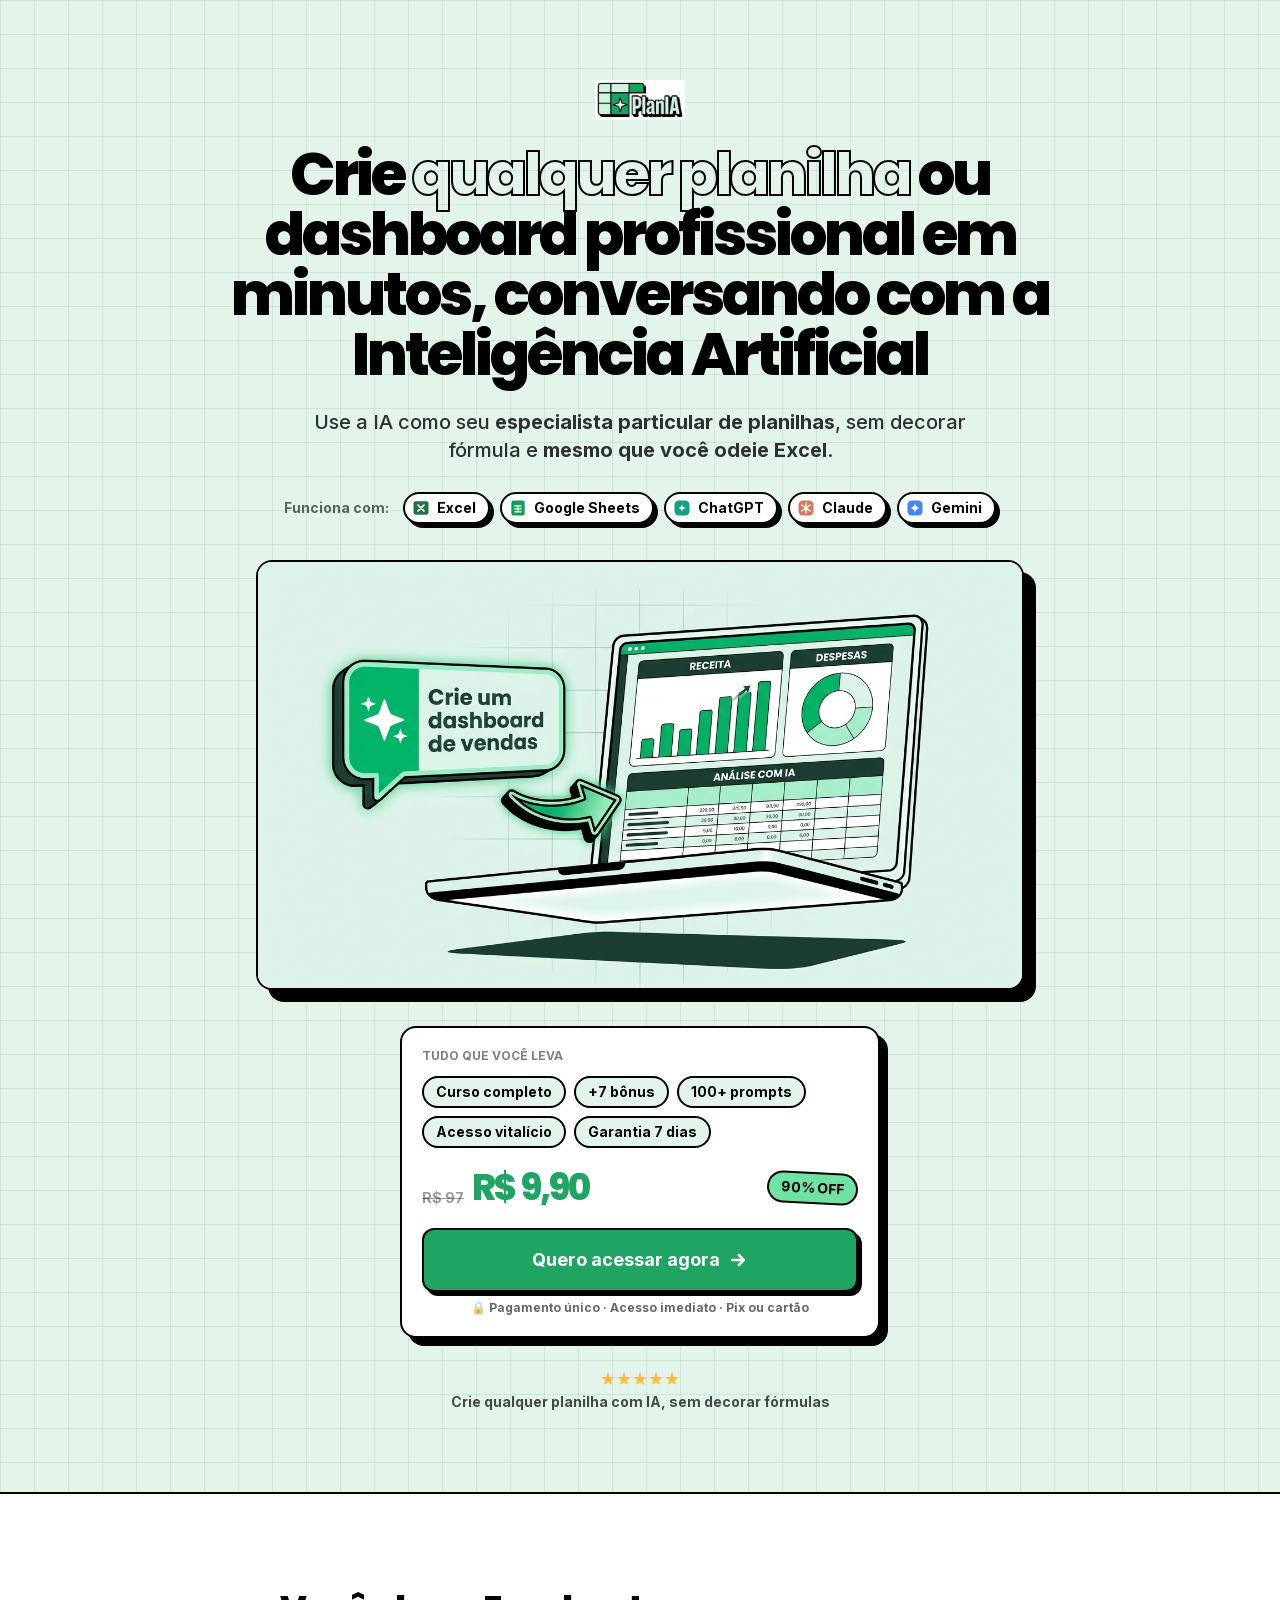
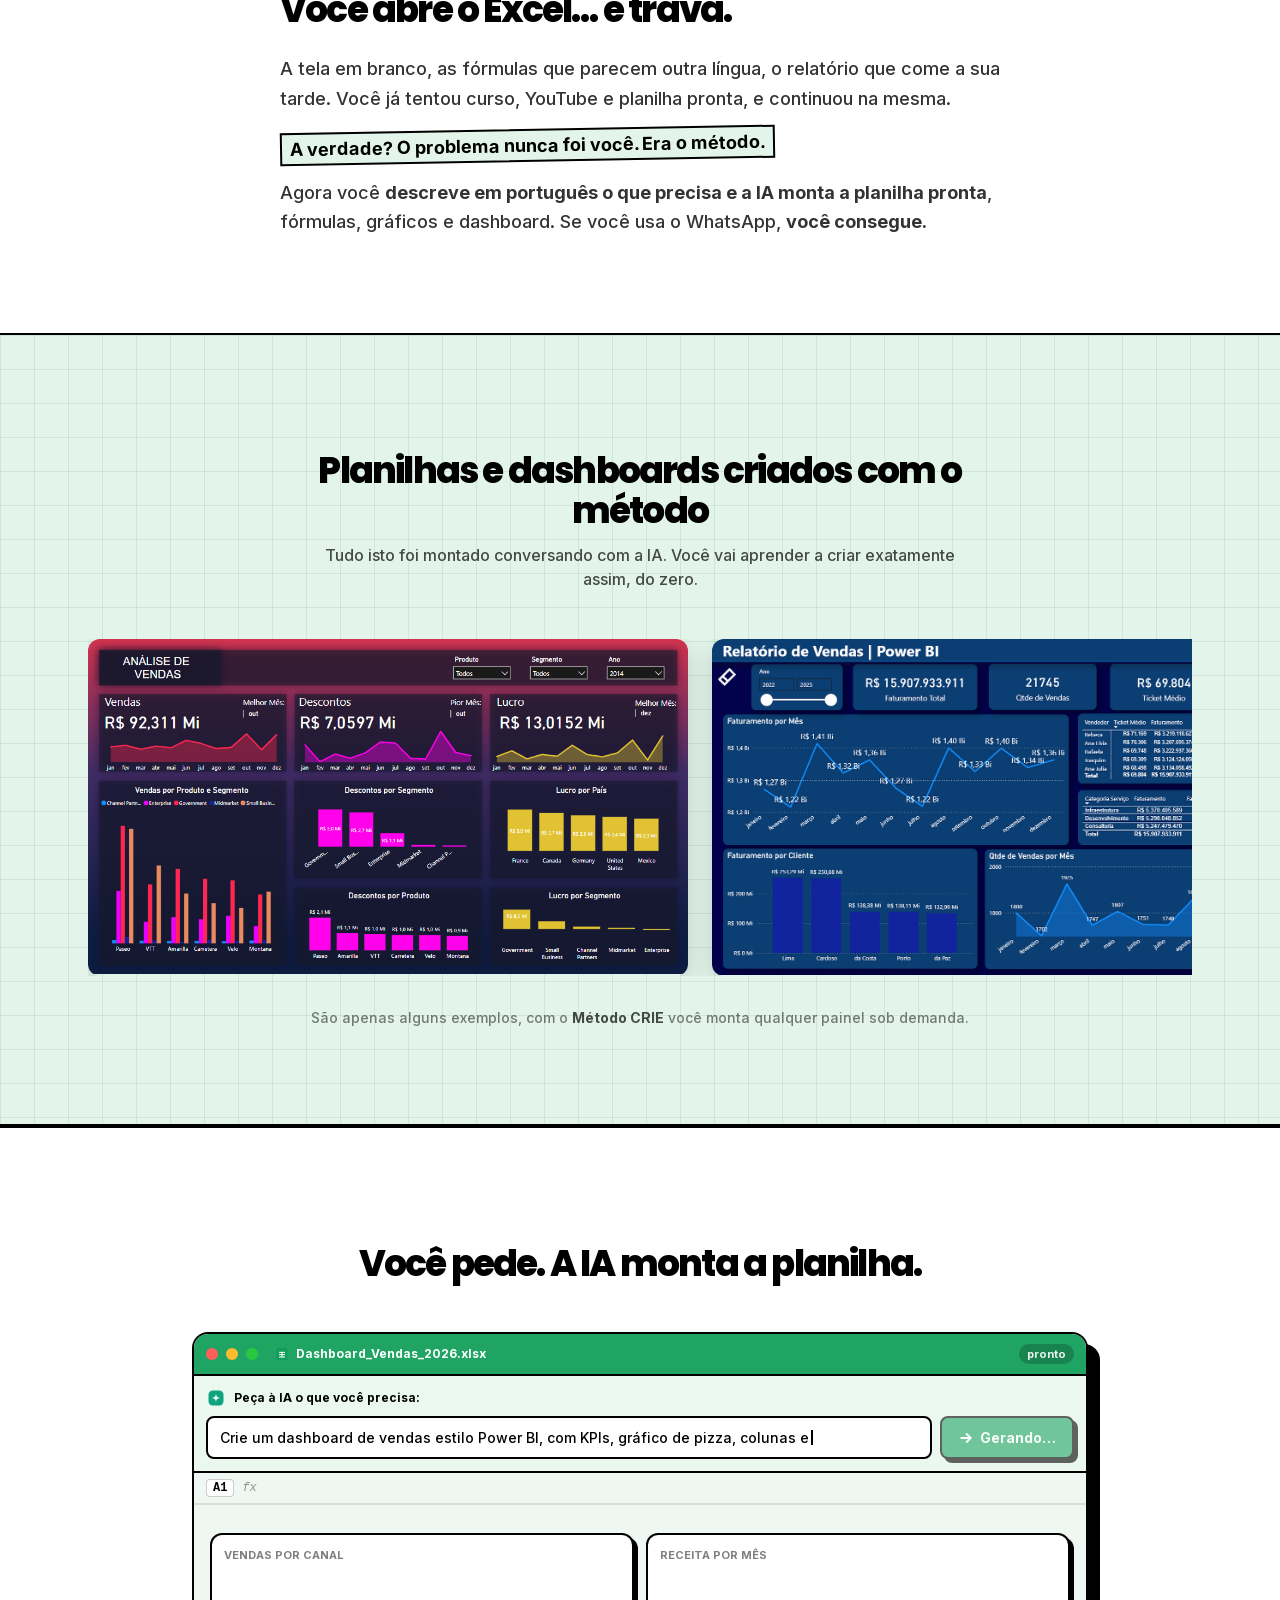
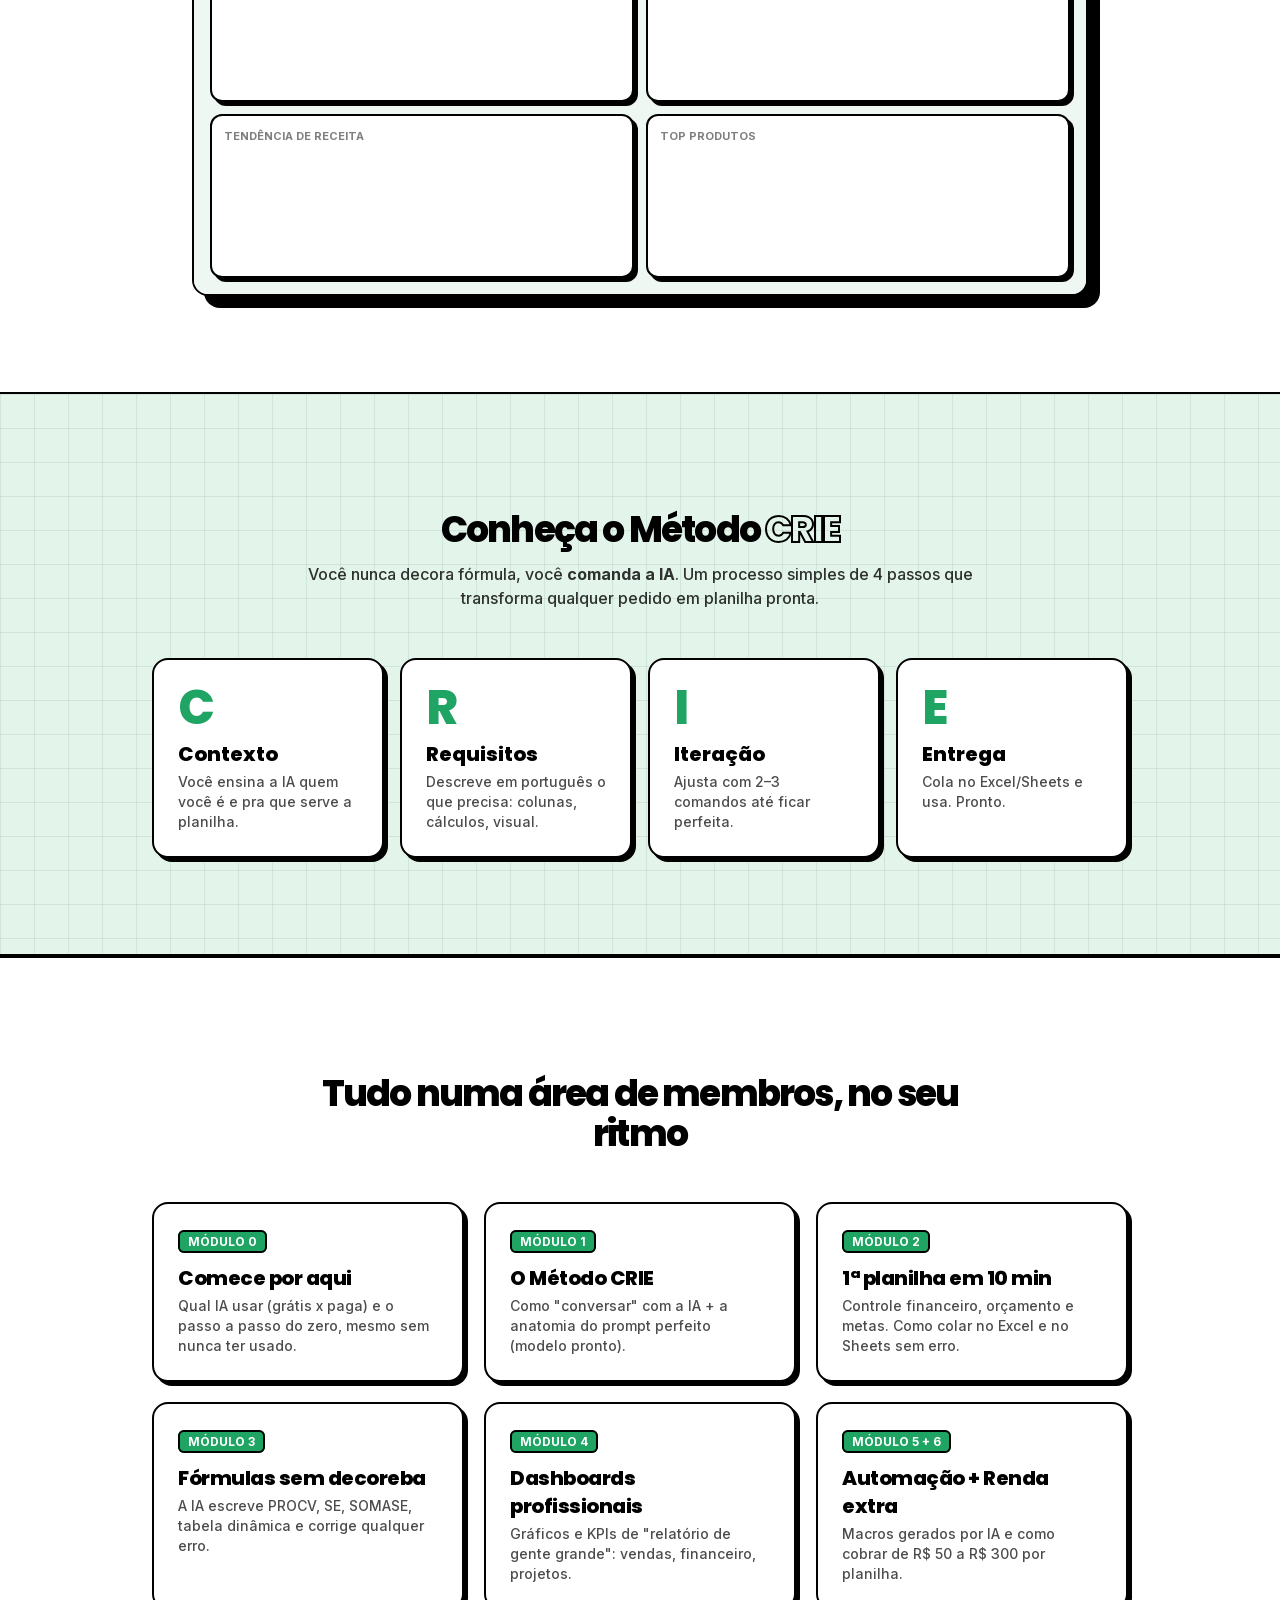
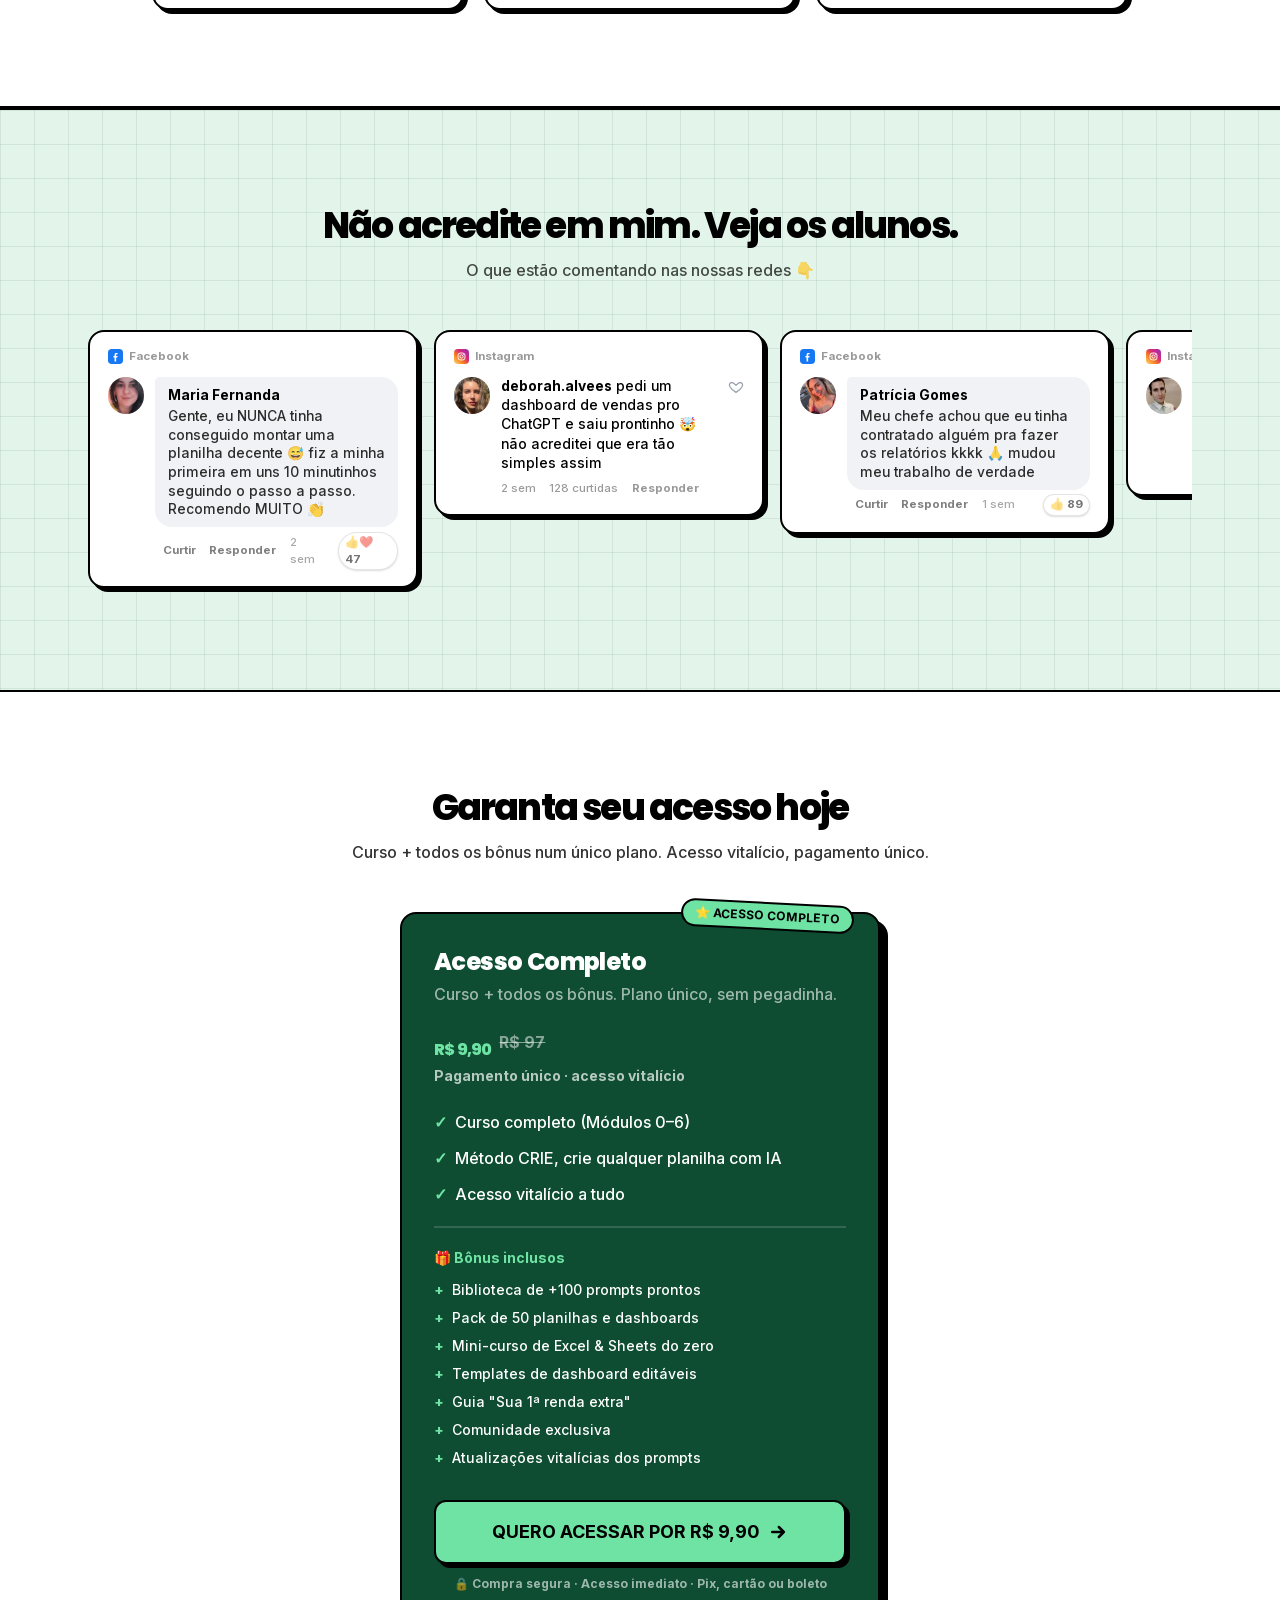
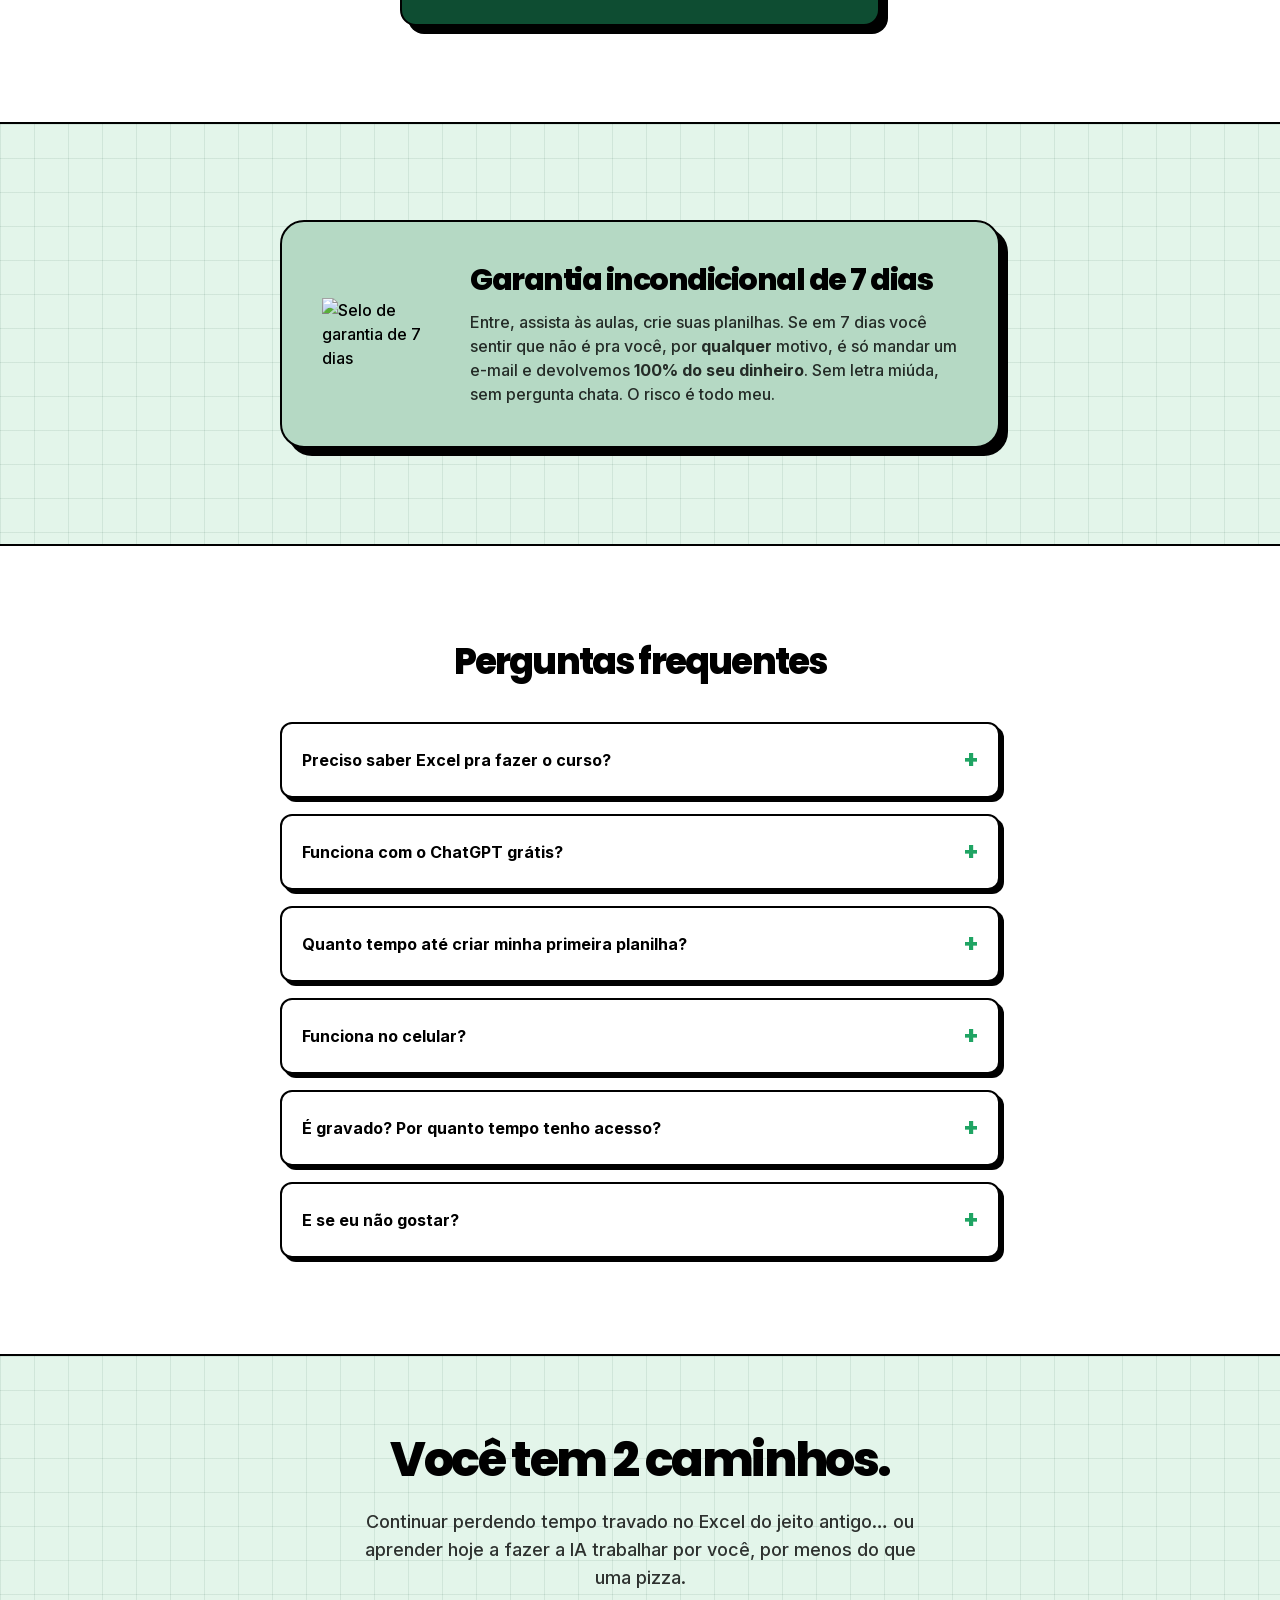
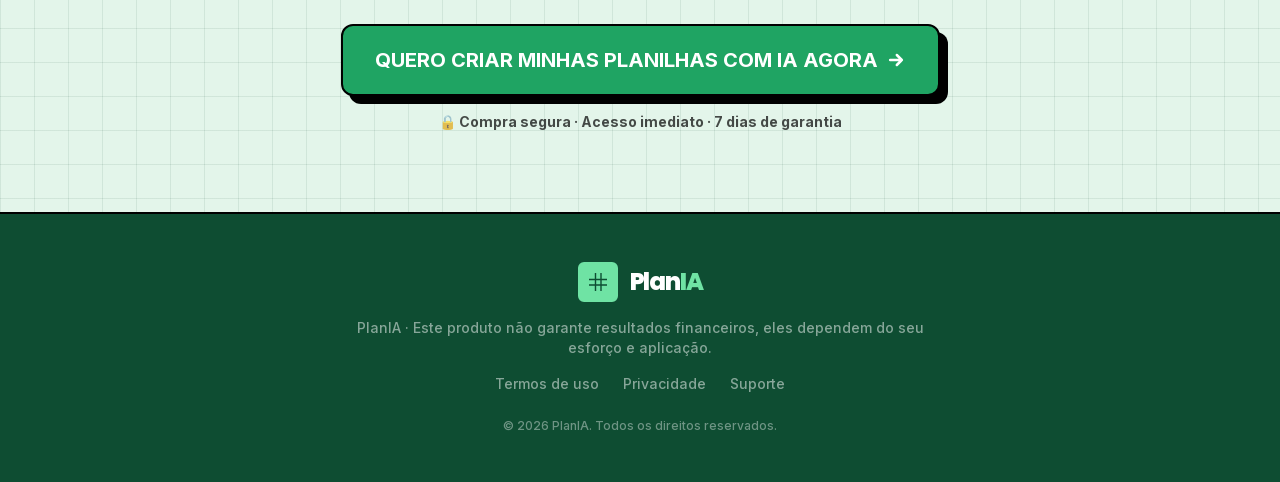
==== commit 06601a9b: "Hospeda Poppins+Inter localmente (woff2) p/ funcionar no preview e offline Co-Authored-By: Claude Op" ====
--- a/pagina-de-vendas.html
+++ b/pagina-de-vendas.html
@@ -6,12 +6,7 @@
   <title>PlanIA: Crie qualquer planilha ou dashboard com IA, em minutos</title>
   <meta name="description" content="Aprenda a criar qualquer planilha ou dashboard profissional conversando com a IA (ChatGPT, Claude, Gemini). Sem decorar fórmula. Mesmo que você odeie Excel." />
 
-  <link rel="preconnect" href="https://fonts.googleapis.com" />
-  <link rel="preconnect" href="https://fonts.gstatic.com" crossorigin />
-  <link
-    href="https://fonts.googleapis.com/css2?family=Inter:wght@400;500;600;700&family=Poppins:wght@500;600;700;800&display=swap"
-    rel="stylesheet"
-  />
+  <link rel="stylesheet" href="fonts.css" />
 
   <!-- Tailwind compilado localmente (sem CDN / sem eval), funciona no preview do IDE -->
   <style>
--- a/fonts.css
+++ b/fonts.css
@@ -0,0 +1,64 @@
+@font-face {
+  font-family: 'Inter';
+  font-style: normal;
+  font-weight: 400;
+  font-display: swap;
+  src: url(fonts/inter-400.woff2) format('woff2');
+  unicode-range: U+0000-00FF, U+0131, U+0152-0153, U+02BB-02BC, U+02C6, U+02DA, U+02DC, U+0304, U+0308, U+0329, U+2000-206F, U+20AC, U+2122, U+2191, U+2193, U+2212, U+2215, U+FEFF, U+FFFD;
+}
+@font-face {
+  font-family: 'Inter';
+  font-style: normal;
+  font-weight: 500;
+  font-display: swap;
+  src: url(fonts/inter-500.woff2) format('woff2');
+  unicode-range: U+0000-00FF, U+0131, U+0152-0153, U+02BB-02BC, U+02C6, U+02DA, U+02DC, U+0304, U+0308, U+0329, U+2000-206F, U+20AC, U+2122, U+2191, U+2193, U+2212, U+2215, U+FEFF, U+FFFD;
+}
+@font-face {
+  font-family: 'Inter';
+  font-style: normal;
+  font-weight: 600;
+  font-display: swap;
+  src: url(fonts/inter-600.woff2) format('woff2');
+  unicode-range: U+0000-00FF, U+0131, U+0152-0153, U+02BB-02BC, U+02C6, U+02DA, U+02DC, U+0304, U+0308, U+0329, U+2000-206F, U+20AC, U+2122, U+2191, U+2193, U+2212, U+2215, U+FEFF, U+FFFD;
+}
+@font-face {
+  font-family: 'Inter';
+  font-style: normal;
+  font-weight: 700;
+  font-display: swap;
+  src: url(fonts/inter-700.woff2) format('woff2');
+  unicode-range: U+0000-00FF, U+0131, U+0152-0153, U+02BB-02BC, U+02C6, U+02DA, U+02DC, U+0304, U+0308, U+0329, U+2000-206F, U+20AC, U+2122, U+2191, U+2193, U+2212, U+2215, U+FEFF, U+FFFD;
+}
+@font-face {
+  font-family: 'Poppins';
+  font-style: normal;
+  font-weight: 500;
+  font-display: swap;
+  src: url(fonts/poppins-500.woff2) format('woff2');
+  unicode-range: U+0000-00FF, U+0131, U+0152-0153, U+02BB-02BC, U+02C6, U+02DA, U+02DC, U+0304, U+0308, U+0329, U+2000-206F, U+20AC, U+2122, U+2191, U+2193, U+2212, U+2215, U+FEFF, U+FFFD;
+}
+@font-face {
+  font-family: 'Poppins';
+  font-style: normal;
+  font-weight: 600;
+  font-display: swap;
+  src: url(fonts/poppins-600.woff2) format('woff2');
+  unicode-range: U+0000-00FF, U+0131, U+0152-0153, U+02BB-02BC, U+02C6, U+02DA, U+02DC, U+0304, U+0308, U+0329, U+2000-206F, U+20AC, U+2122, U+2191, U+2193, U+2212, U+2215, U+FEFF, U+FFFD;
+}
+@font-face {
+  font-family: 'Poppins';
+  font-style: normal;
+  font-weight: 700;
+  font-display: swap;
+  src: url(fonts/poppins-700.woff2) format('woff2');
+  unicode-range: U+0000-00FF, U+0131, U+0152-0153, U+02BB-02BC, U+02C6, U+02DA, U+02DC, U+0304, U+0308, U+0329, U+2000-206F, U+20AC, U+2122, U+2191, U+2193, U+2212, U+2215, U+FEFF, U+FFFD;
+}
+@font-face {
+  font-family: 'Poppins';
+  font-style: normal;
+  font-weight: 800;
+  font-display: swap;
+  src: url(fonts/poppins-800.woff2) format('woff2');
+  unicode-range: U+0000-00FF, U+0131, U+0152-0153, U+02BB-02BC, U+02C6, U+02DA, U+02DC, U+0304, U+0308, U+0329, U+2000-206F, U+20AC, U+2122, U+2191, U+2193, U+2212, U+2215, U+FEFF, U+FFFD;
+}
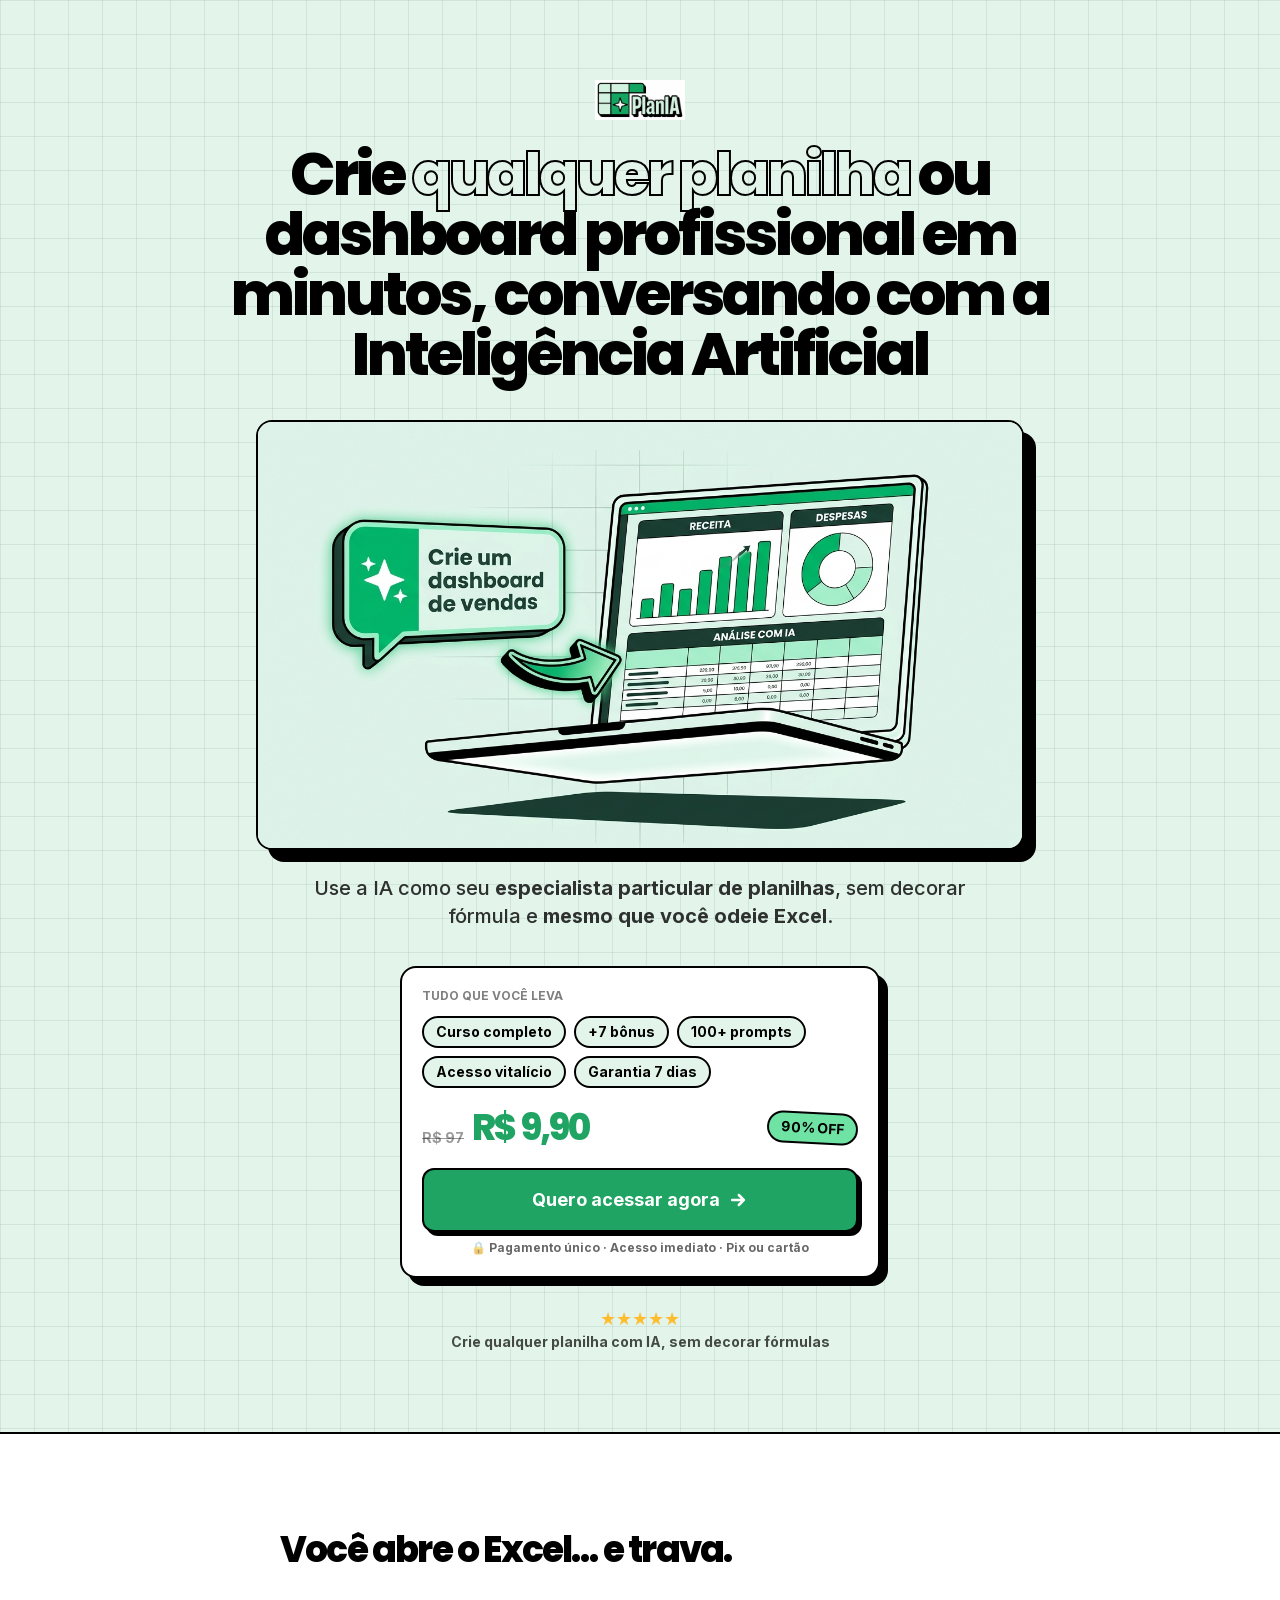
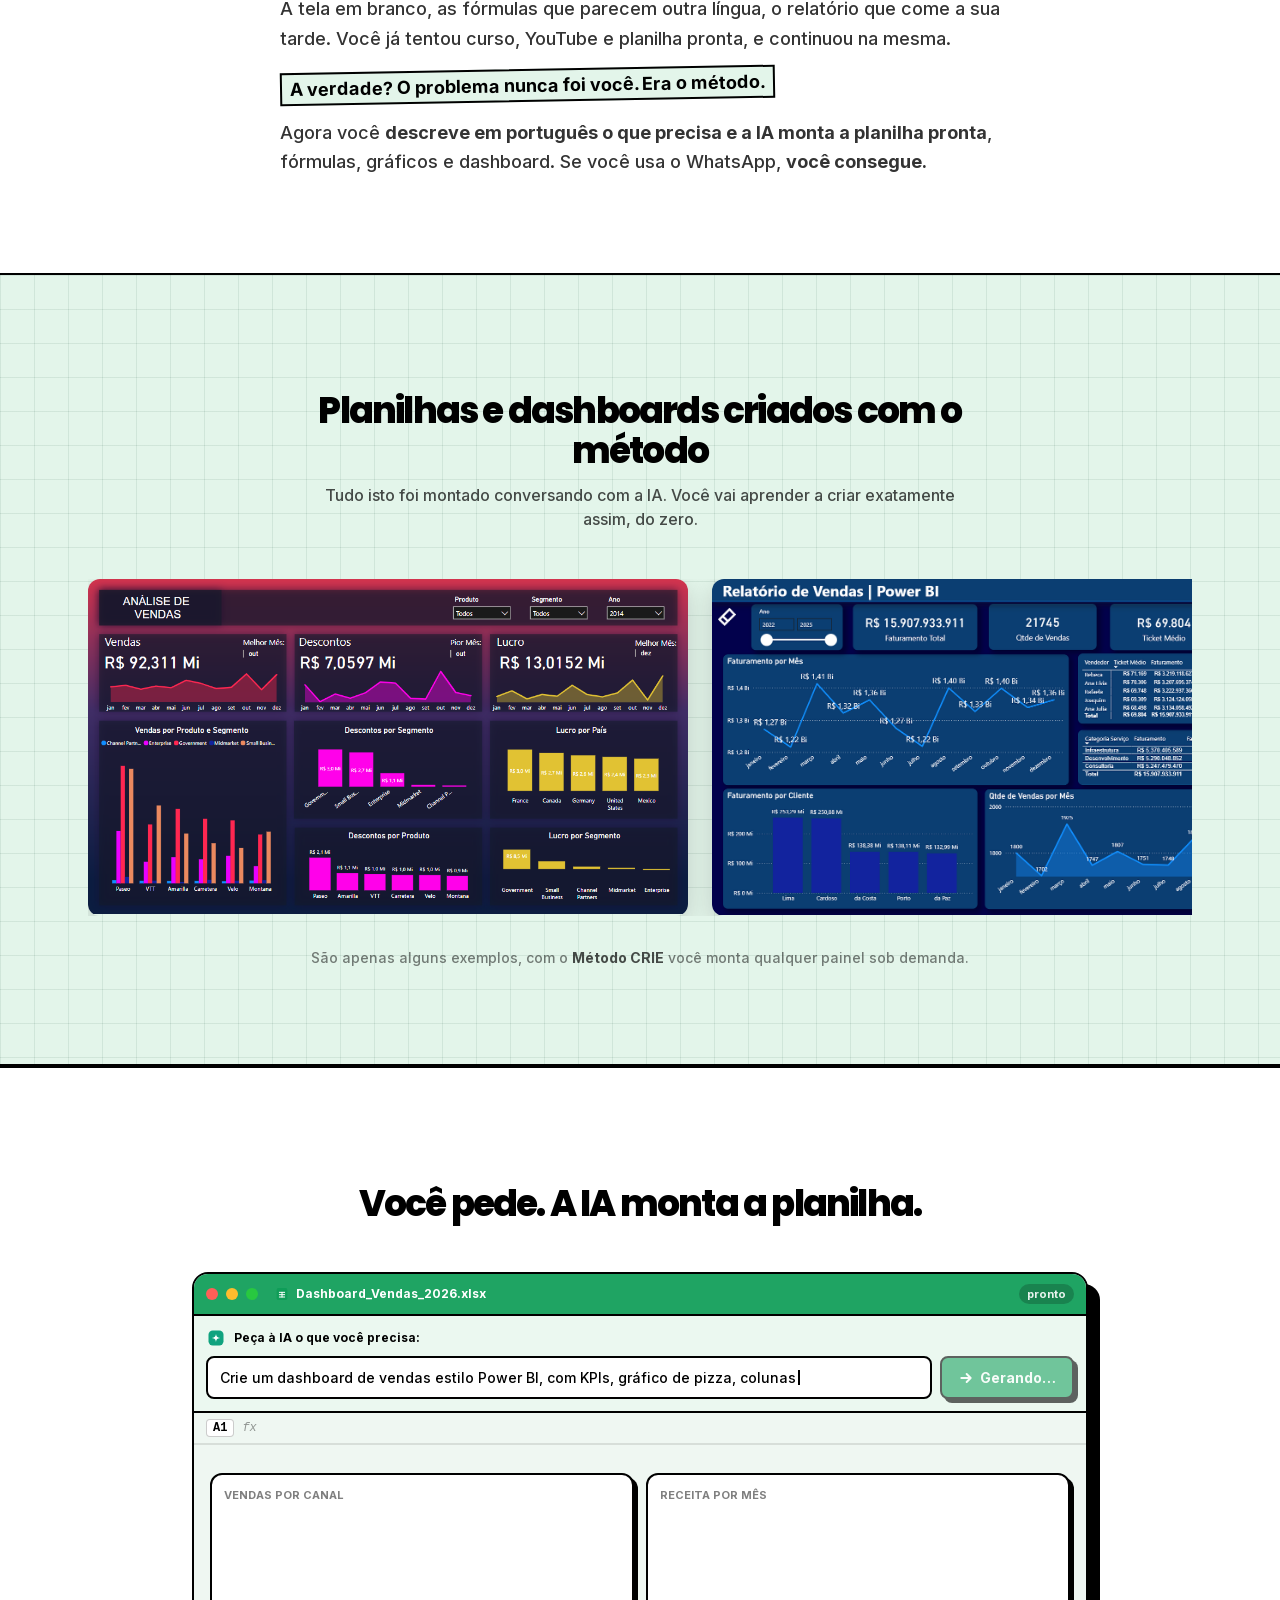
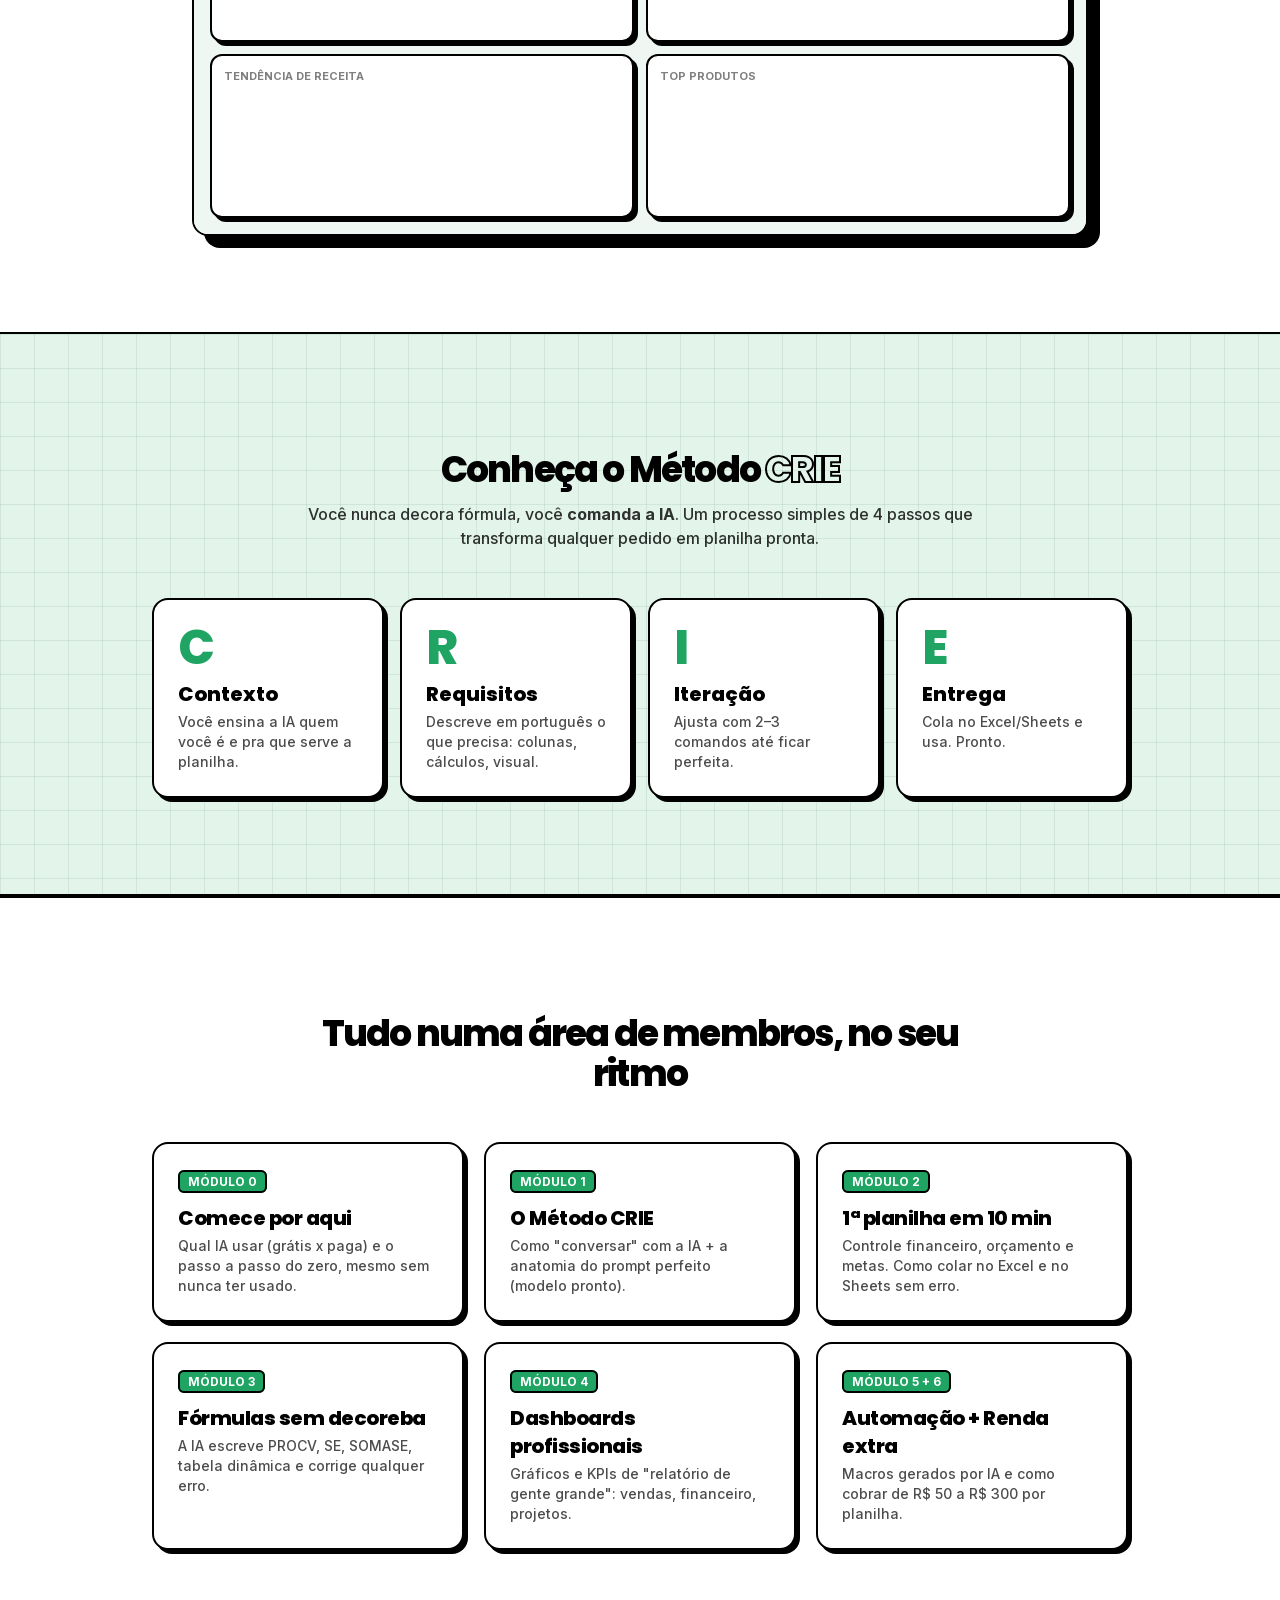
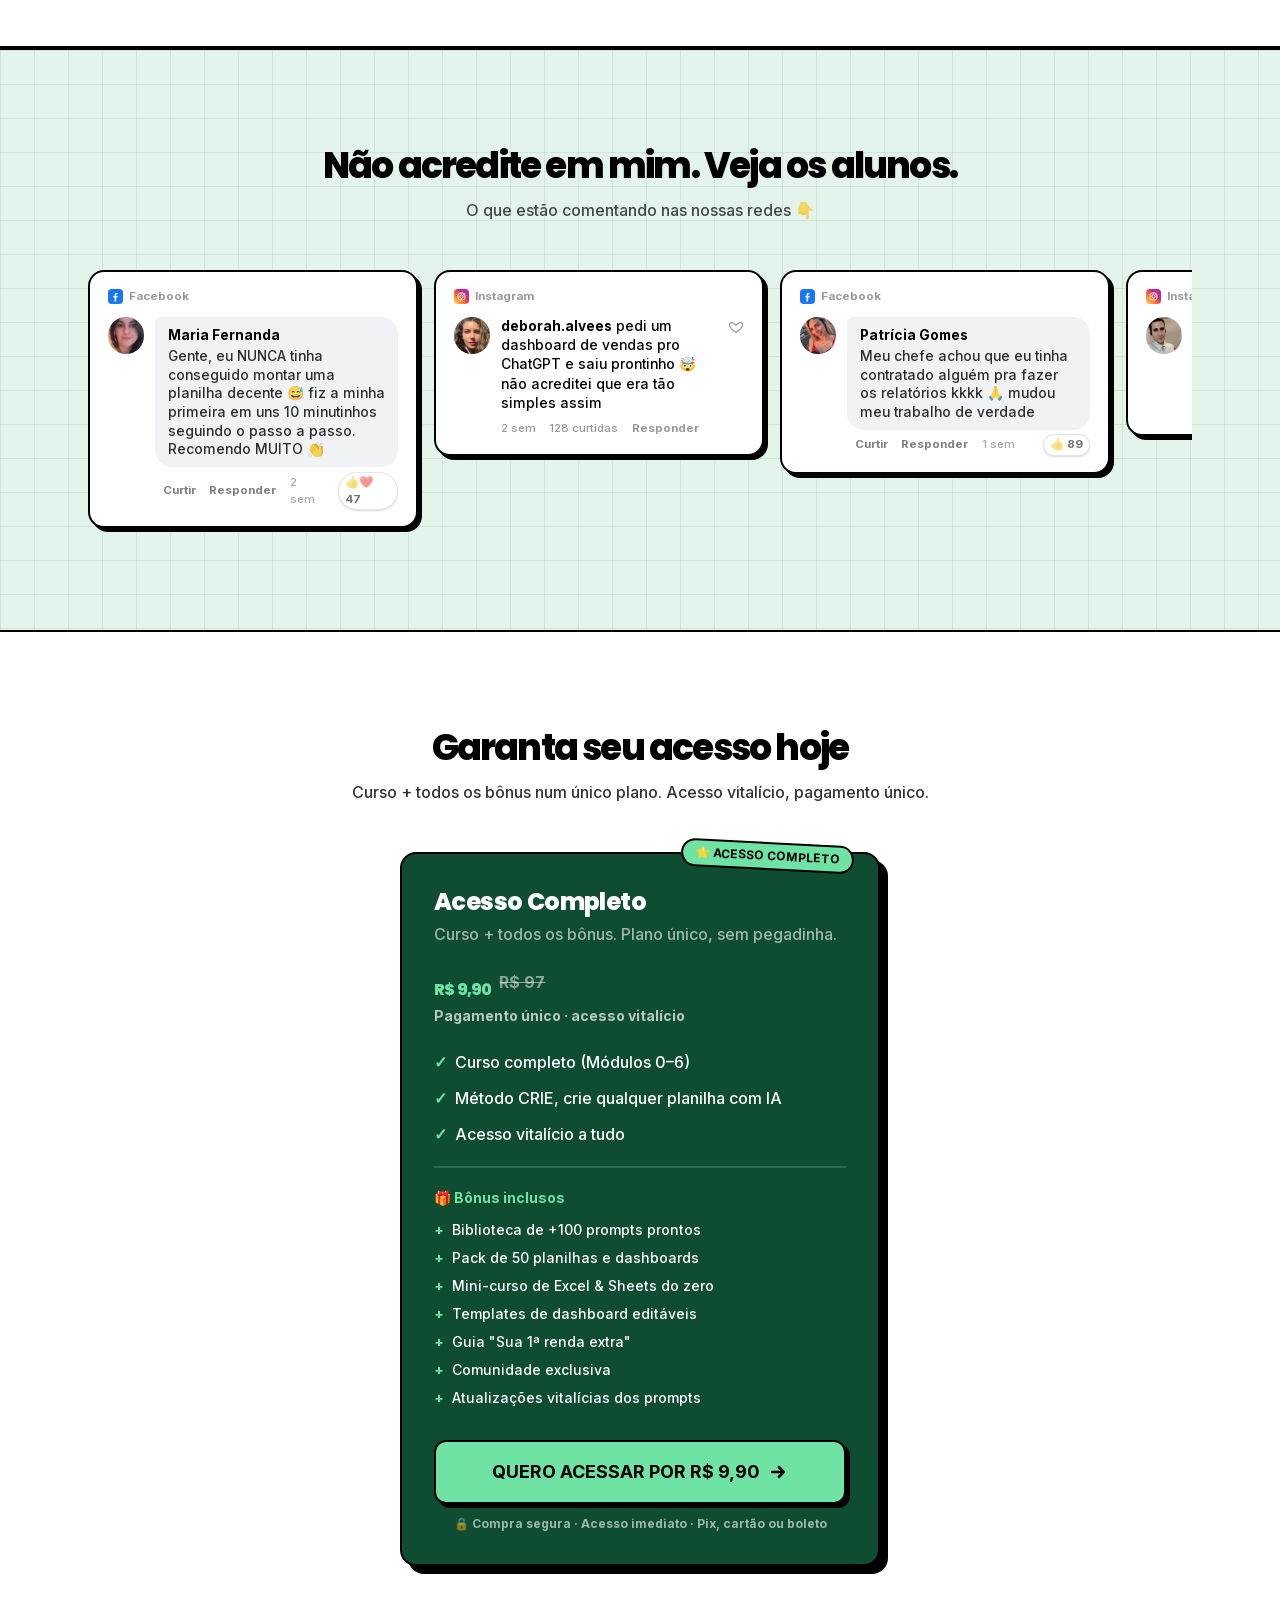
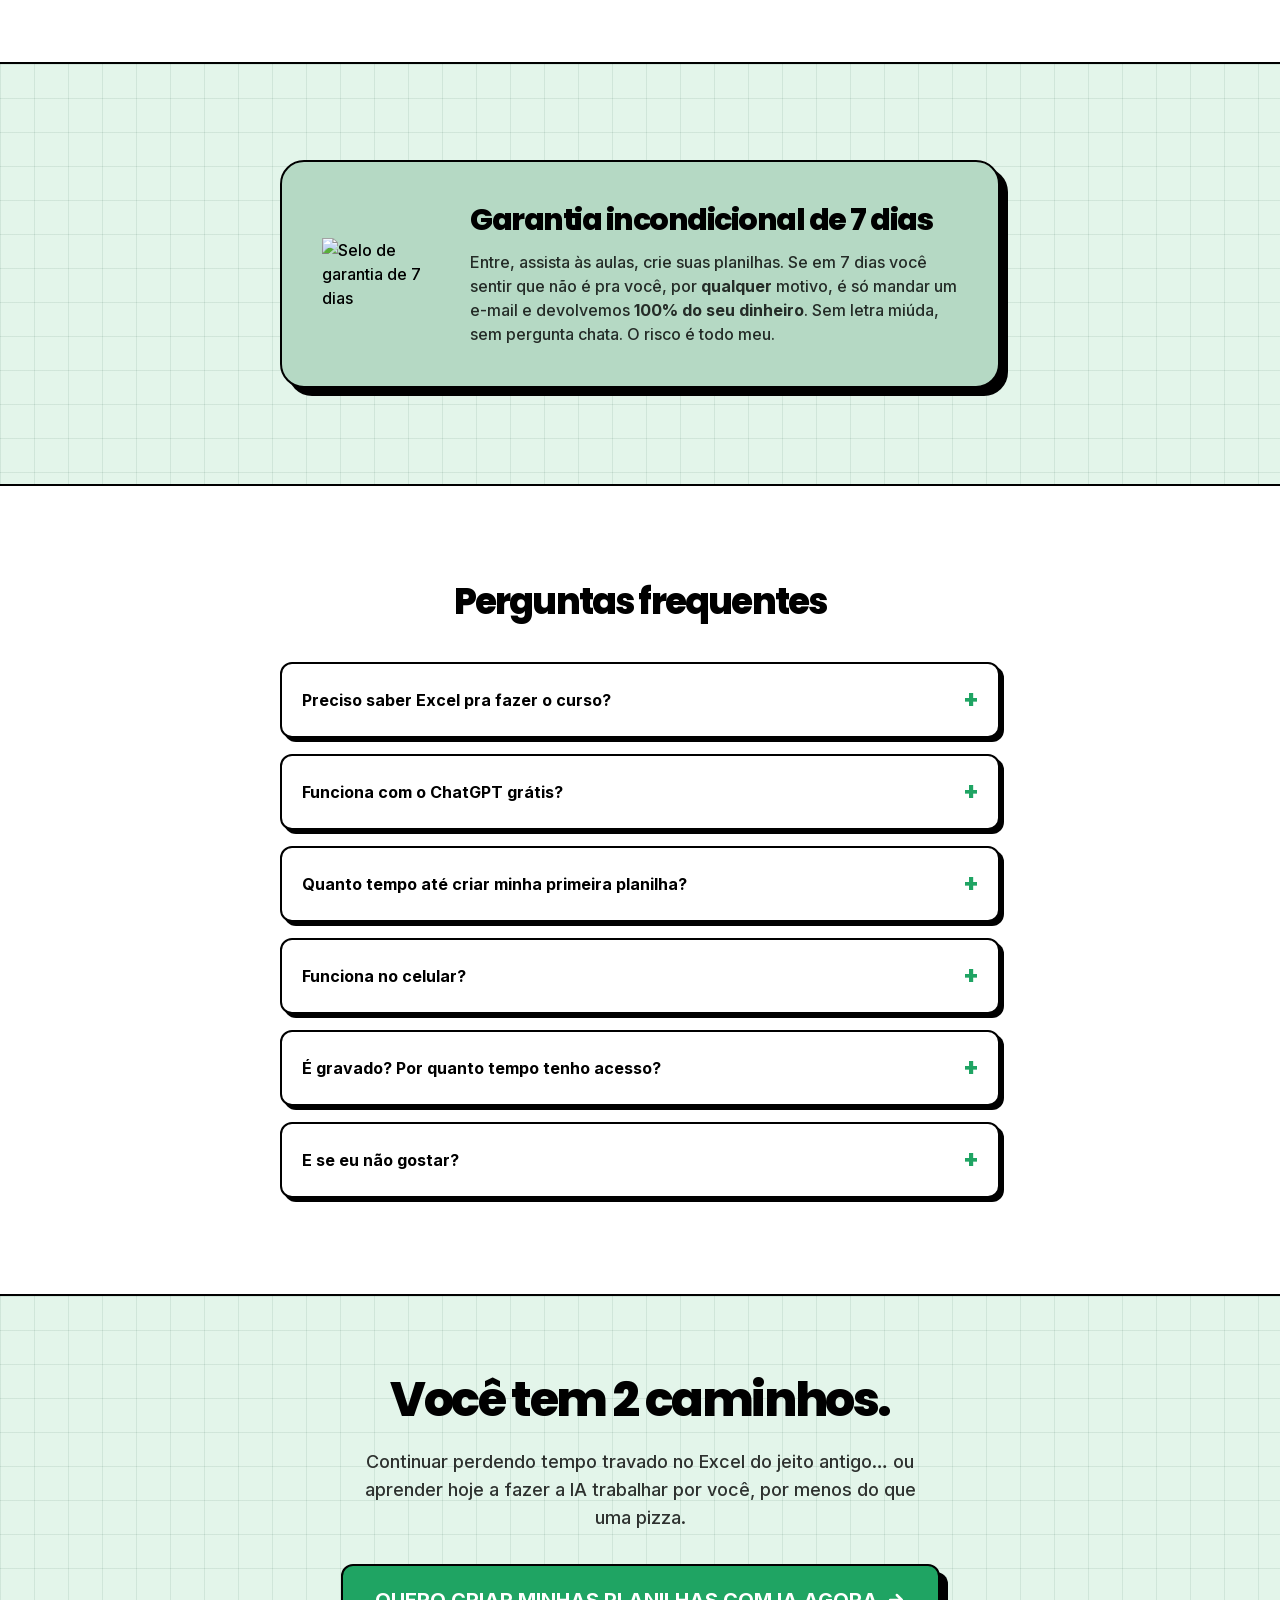
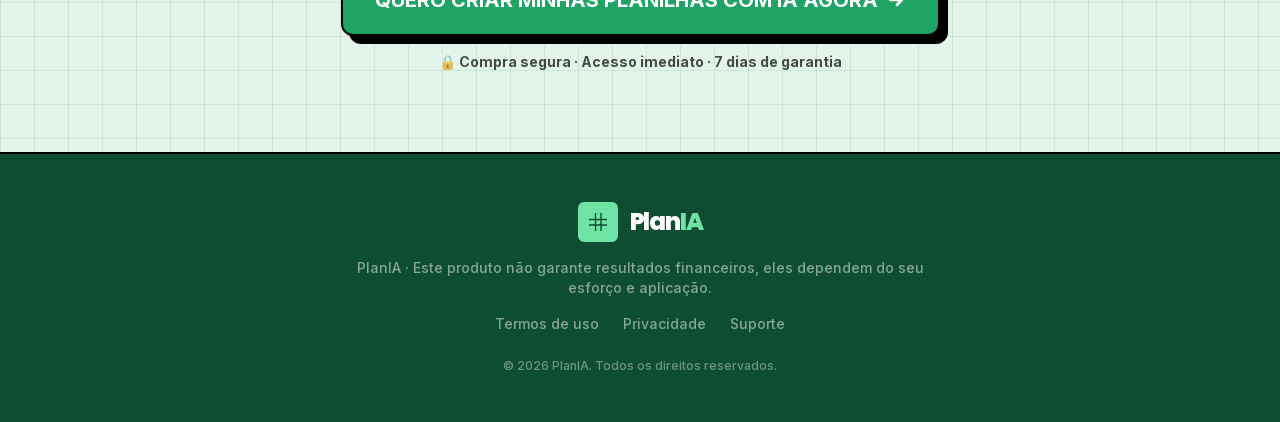
==== commit 834d545e: "Remove os chips 'Funciona com' (Excel/Sheets/ChatGPT/Claude/Gemini) do hero Co-Authored-By: Claude O" ====
--- a/pagina-de-vendas.html
+++ b/pagina-de-vendas.html
@@ -151,20 +151,6 @@
         Crie <span class="text-stroke">qualquer planilha</span> ou dashboard profissional em minutos, conversando com a Inteligência Artificial
       </h1>
 
-      <p class="mt-6 max-w-2xl mx-auto text-lg sm:text-xl font-medium text-black/80">
-        Use a IA como seu <strong>especialista particular de planilhas</strong>, sem decorar fórmula e <strong>mesmo que você odeie Excel</strong>.
-      </p>
-
-      <!-- chips de compatibilidade -->
-      <div class="mt-7 flex flex-wrap items-center justify-center gap-2.5">
-        <span class="text-sm font-bold text-black/60 mr-1">Funciona com:</span>
-        <span class="inline-flex items-center gap-1.5 bg-white border-2 border-black rounded-full pl-1.5 pr-3 py-1 text-sm font-bold shadow-hard-sm"><svg class="w-5 h-5"><use href="#ic-excel"/></svg> Excel</span>
-        <span class="inline-flex items-center gap-1.5 bg-white border-2 border-black rounded-full pl-1.5 pr-3 py-1 text-sm font-bold shadow-hard-sm"><svg class="w-5 h-5"><use href="#ic-sheets"/></svg> Google Sheets</span>
-        <span class="inline-flex items-center gap-1.5 bg-white border-2 border-black rounded-full pl-1.5 pr-3 py-1 text-sm font-bold shadow-hard-sm"><svg class="w-5 h-5"><use href="#ic-chatgpt"/></svg> ChatGPT</span>
-        <span class="inline-flex items-center gap-1.5 bg-white border-2 border-black rounded-full pl-1.5 pr-3 py-1 text-sm font-bold shadow-hard-sm"><svg class="w-5 h-5"><use href="#ic-claude"/></svg> Claude</span>
-        <span class="inline-flex items-center gap-1.5 bg-white border-2 border-black rounded-full pl-1.5 pr-3 py-1 text-sm font-bold shadow-hard-sm"><svg class="w-5 h-5"><use href="#ic-gemini"/></svg> Gemini</span>
-      </div>
-
       <!-- Imagem principal do hero (gerada por IA) -->
       <div class="mt-9 max-w-3xl mx-auto">
         <div class="relative bg-white border-2 border-black rounded-2xl shadow-hard-lg overflow-hidden">
@@ -181,6 +167,11 @@
           </div>
         </div>
       </div>
+
+      <p class="mt-6 max-w-2xl mx-auto text-lg sm:text-xl font-medium text-black/80">
+        Use a IA como seu <strong>especialista particular de planilhas</strong>, sem decorar fórmula e <strong>mesmo que você odeie Excel</strong>.
+      </p>
+
 
       <!-- RESUMO DA OFERTA -->
       <div class="mt-9 mx-auto bg-white border-2 border-black rounded-2xl shadow-hard p-5" style="max-width:30rem;text-align:left">
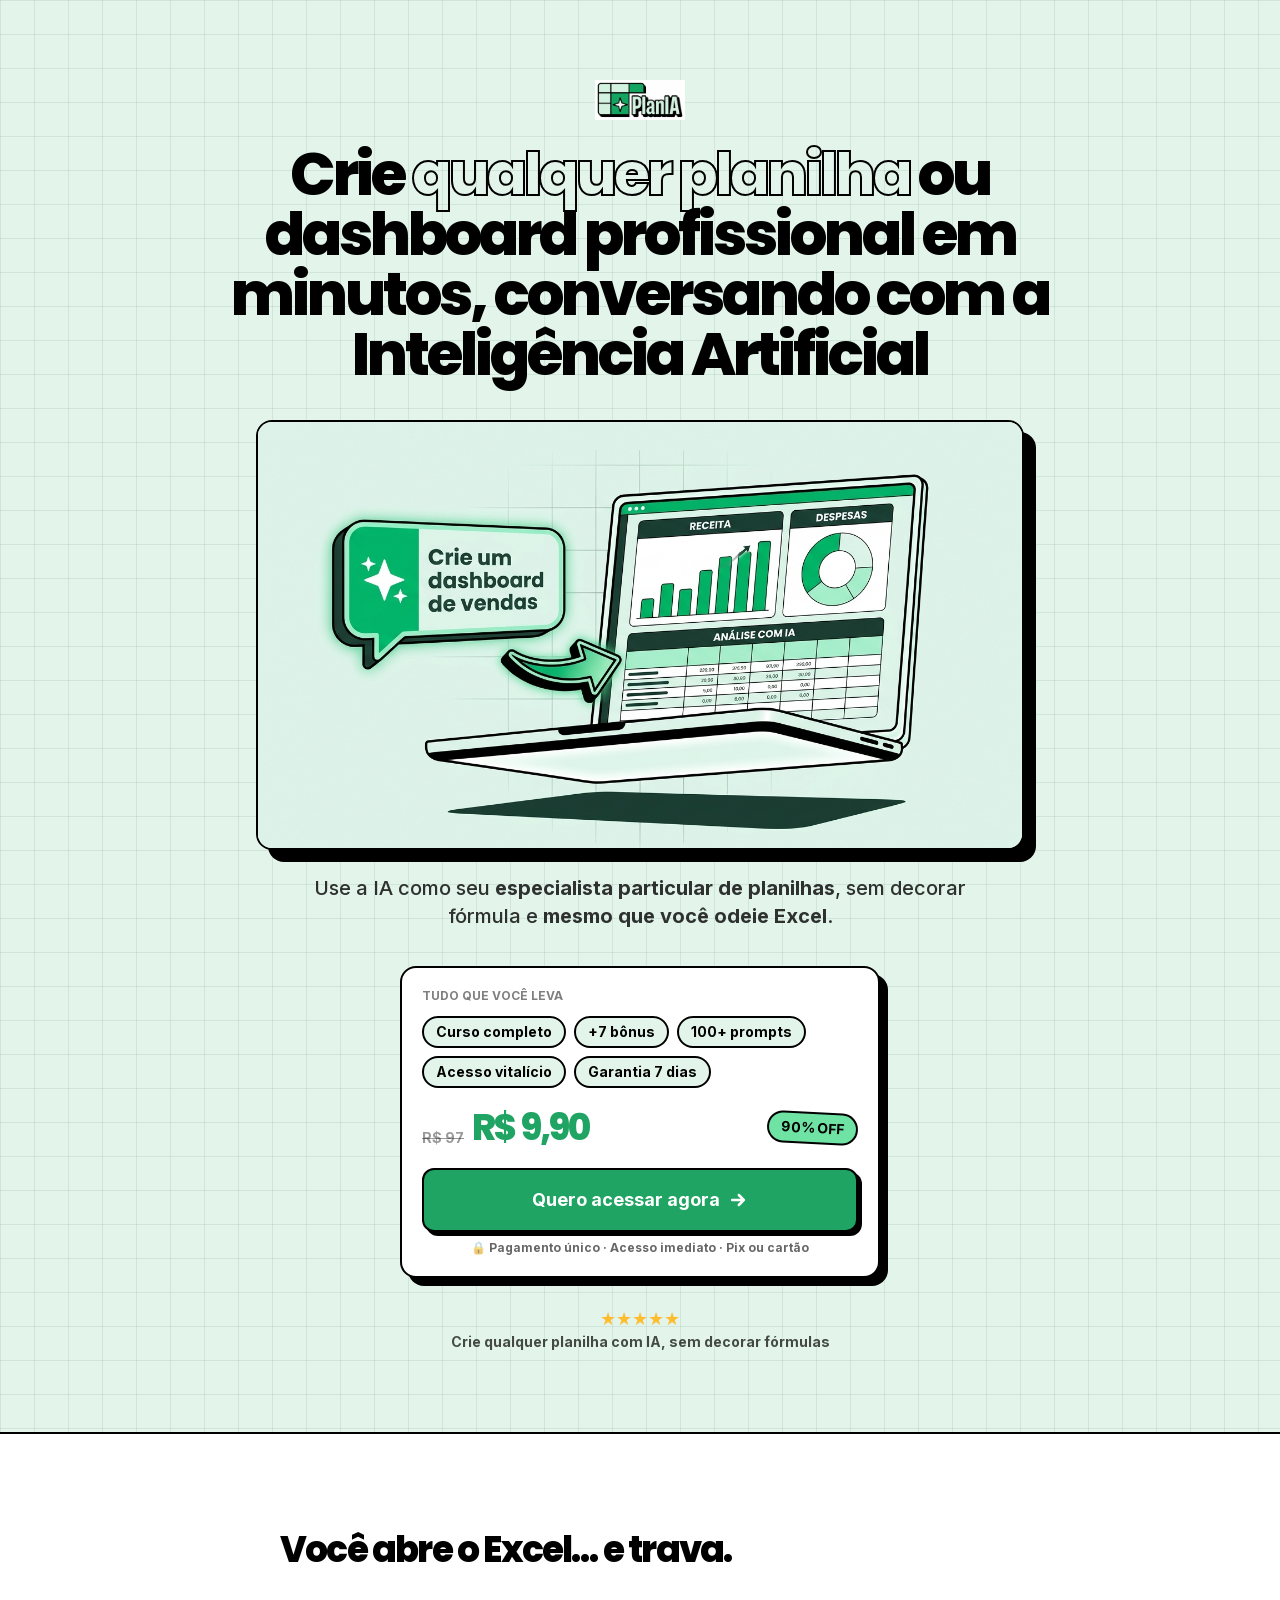
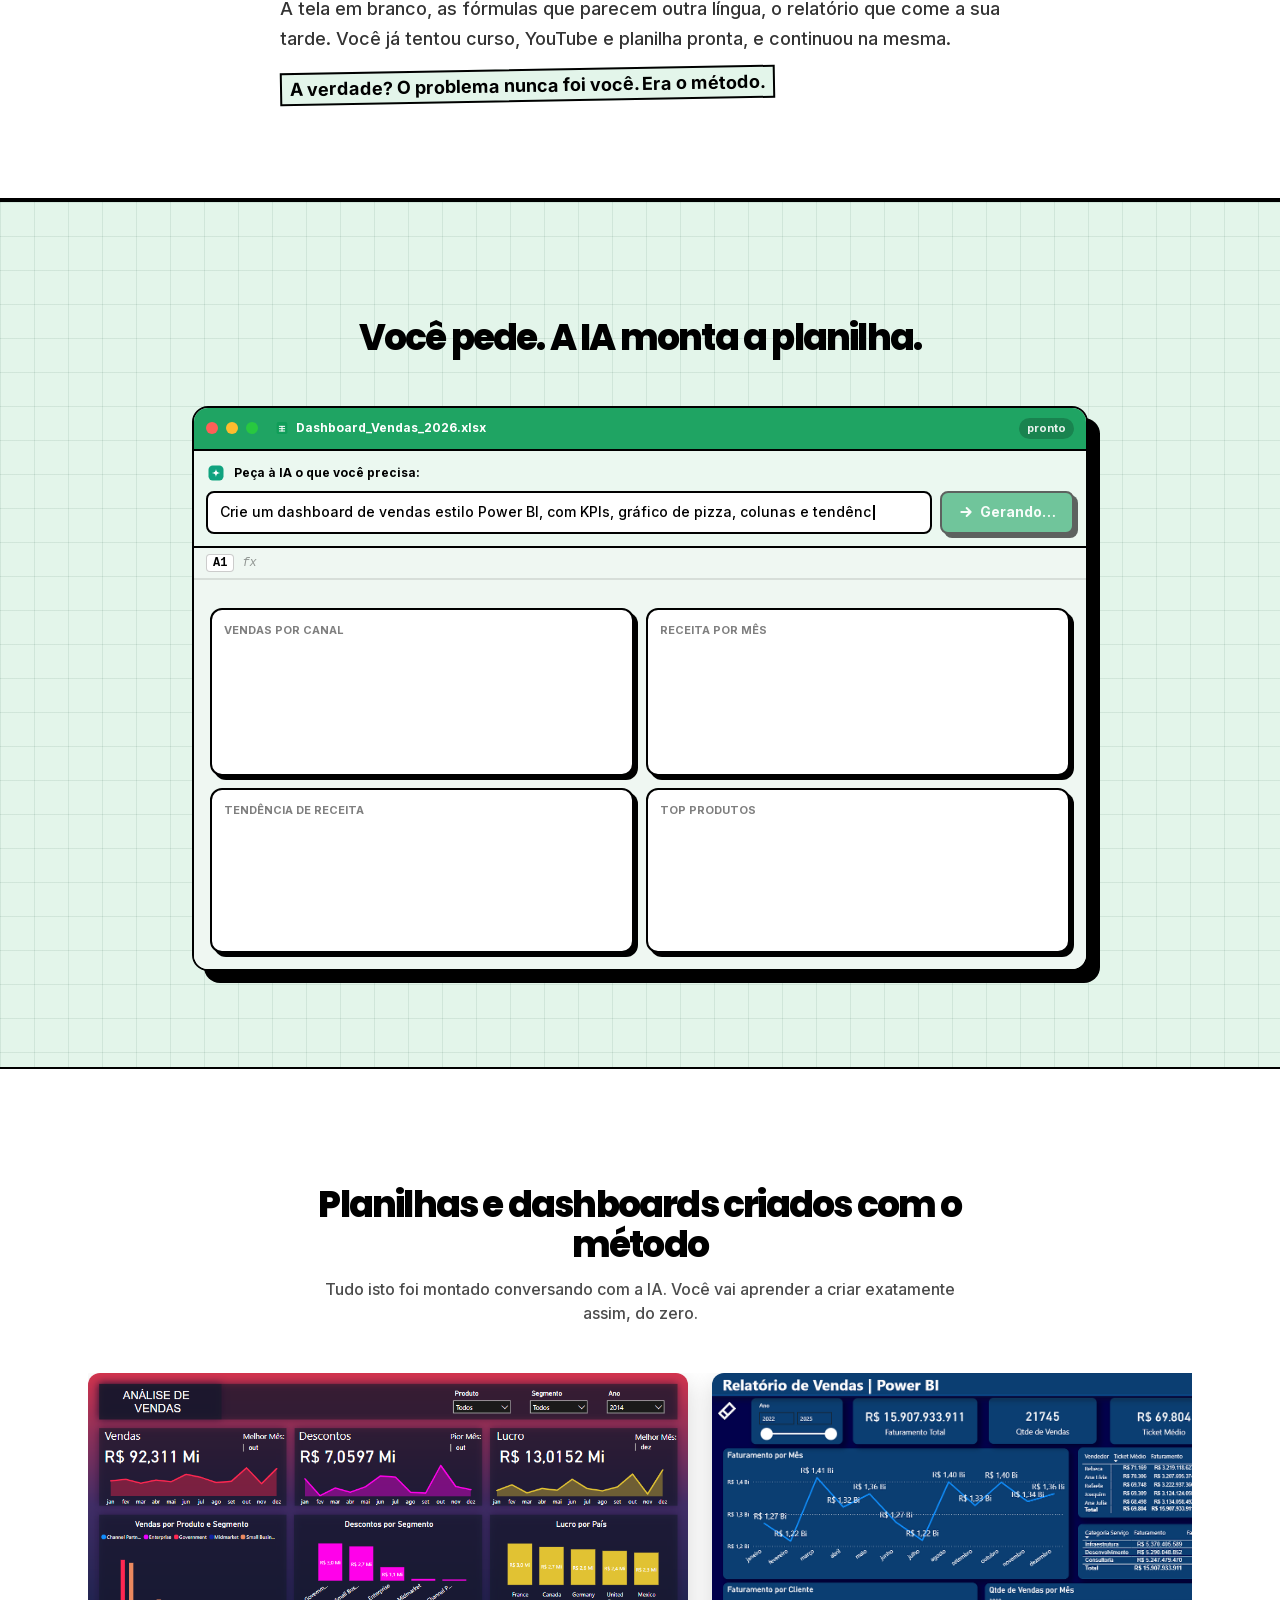
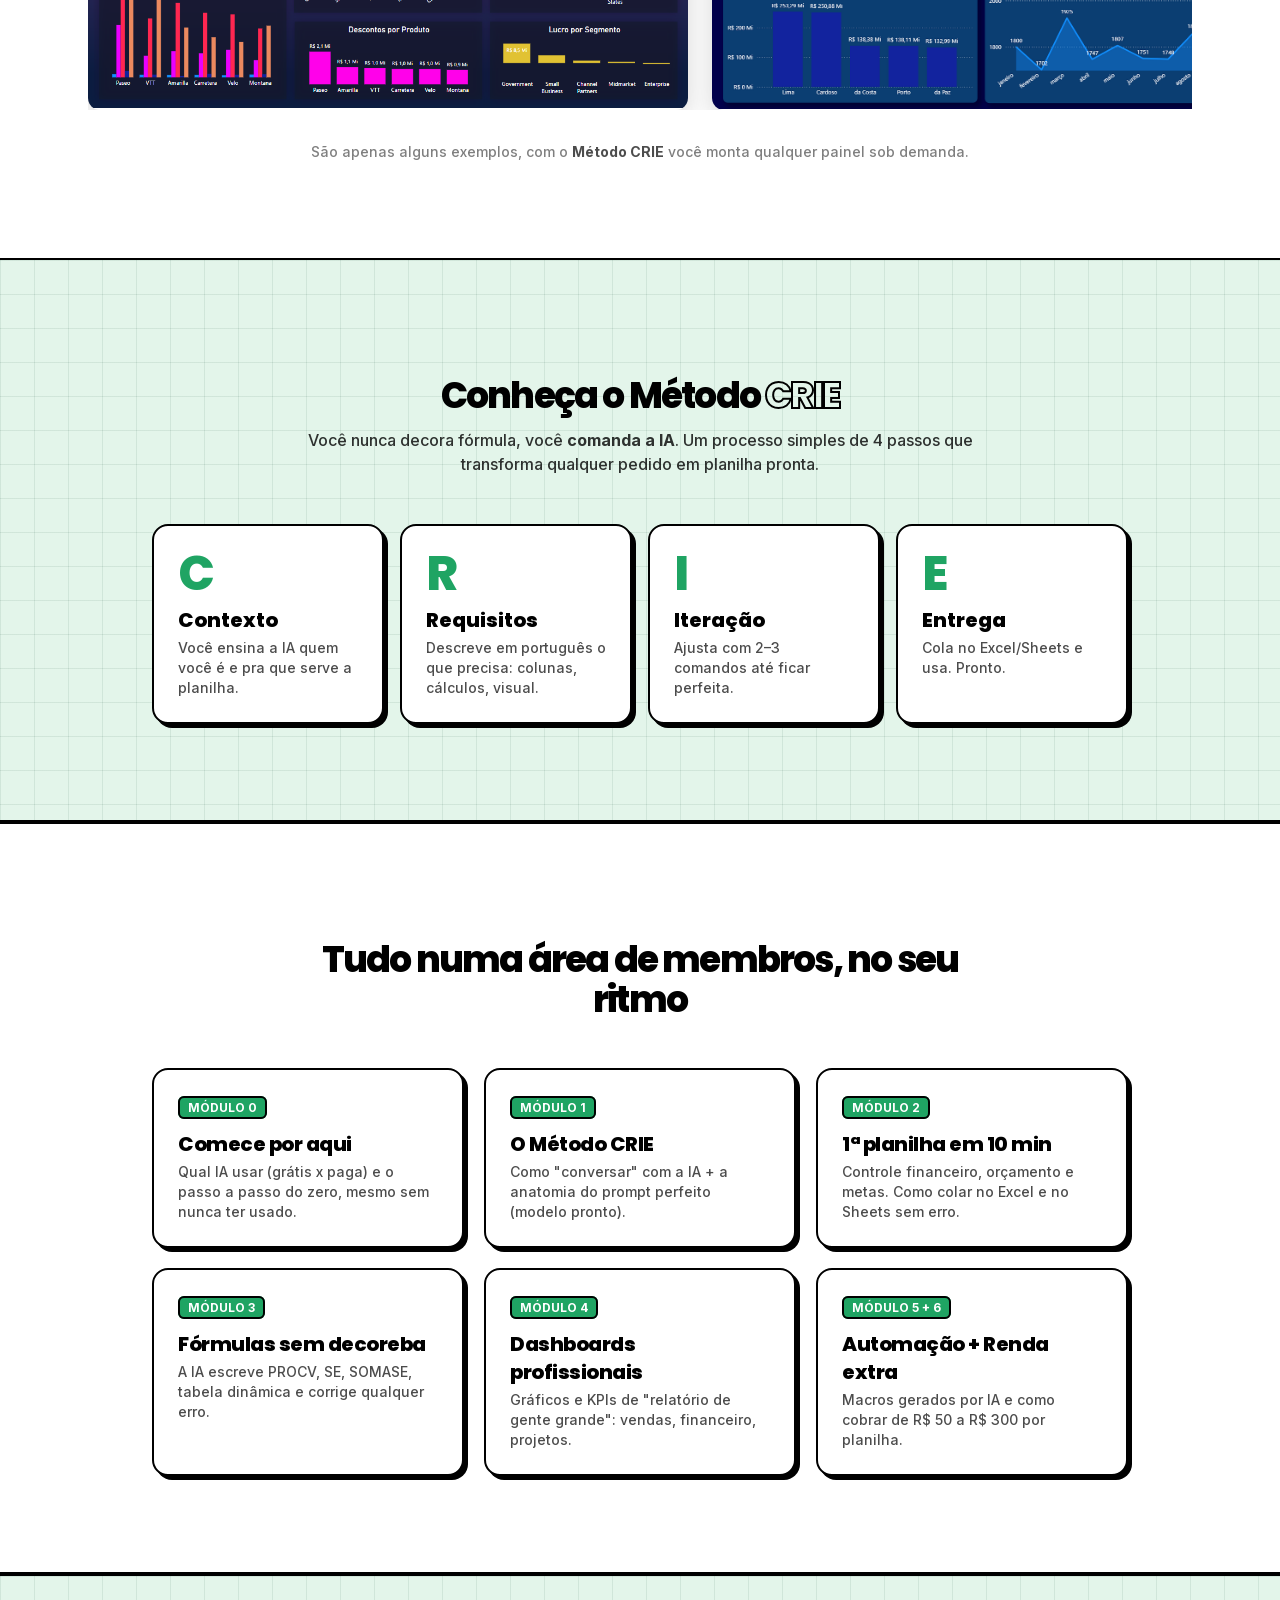
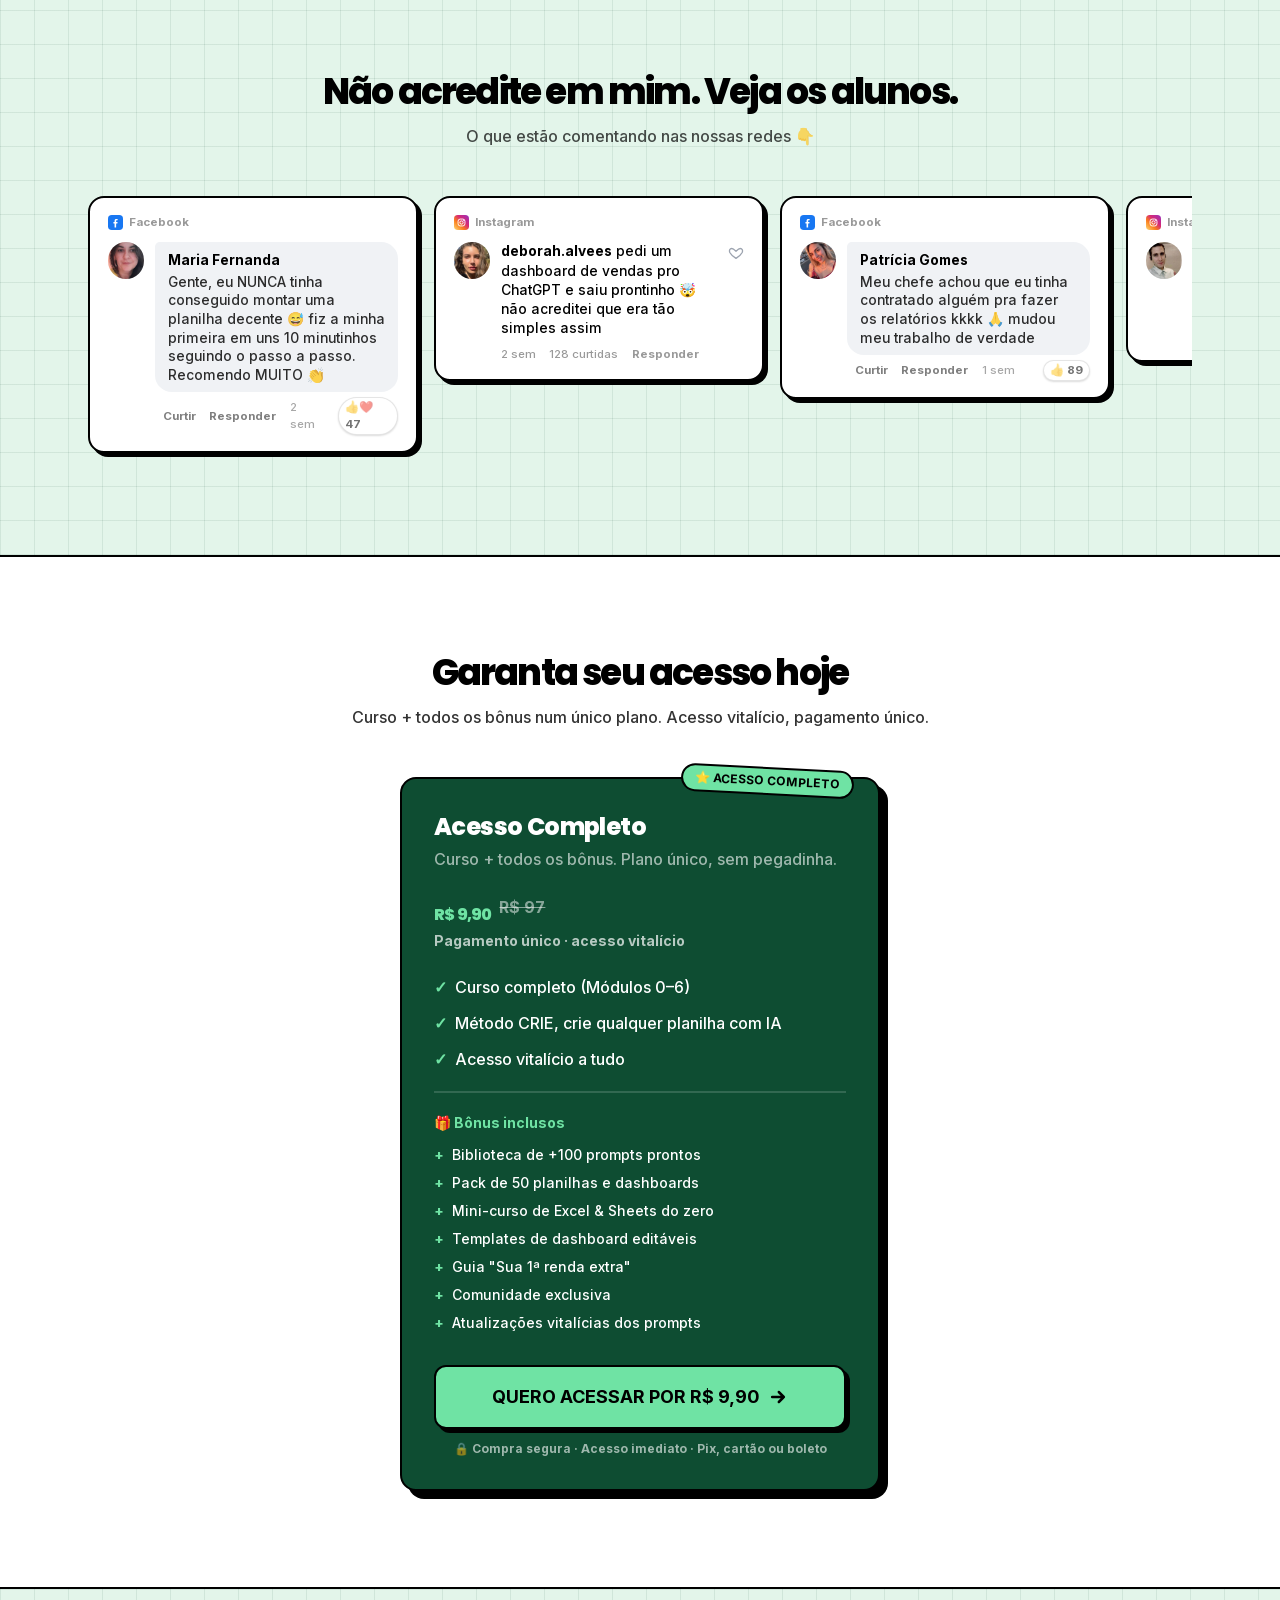
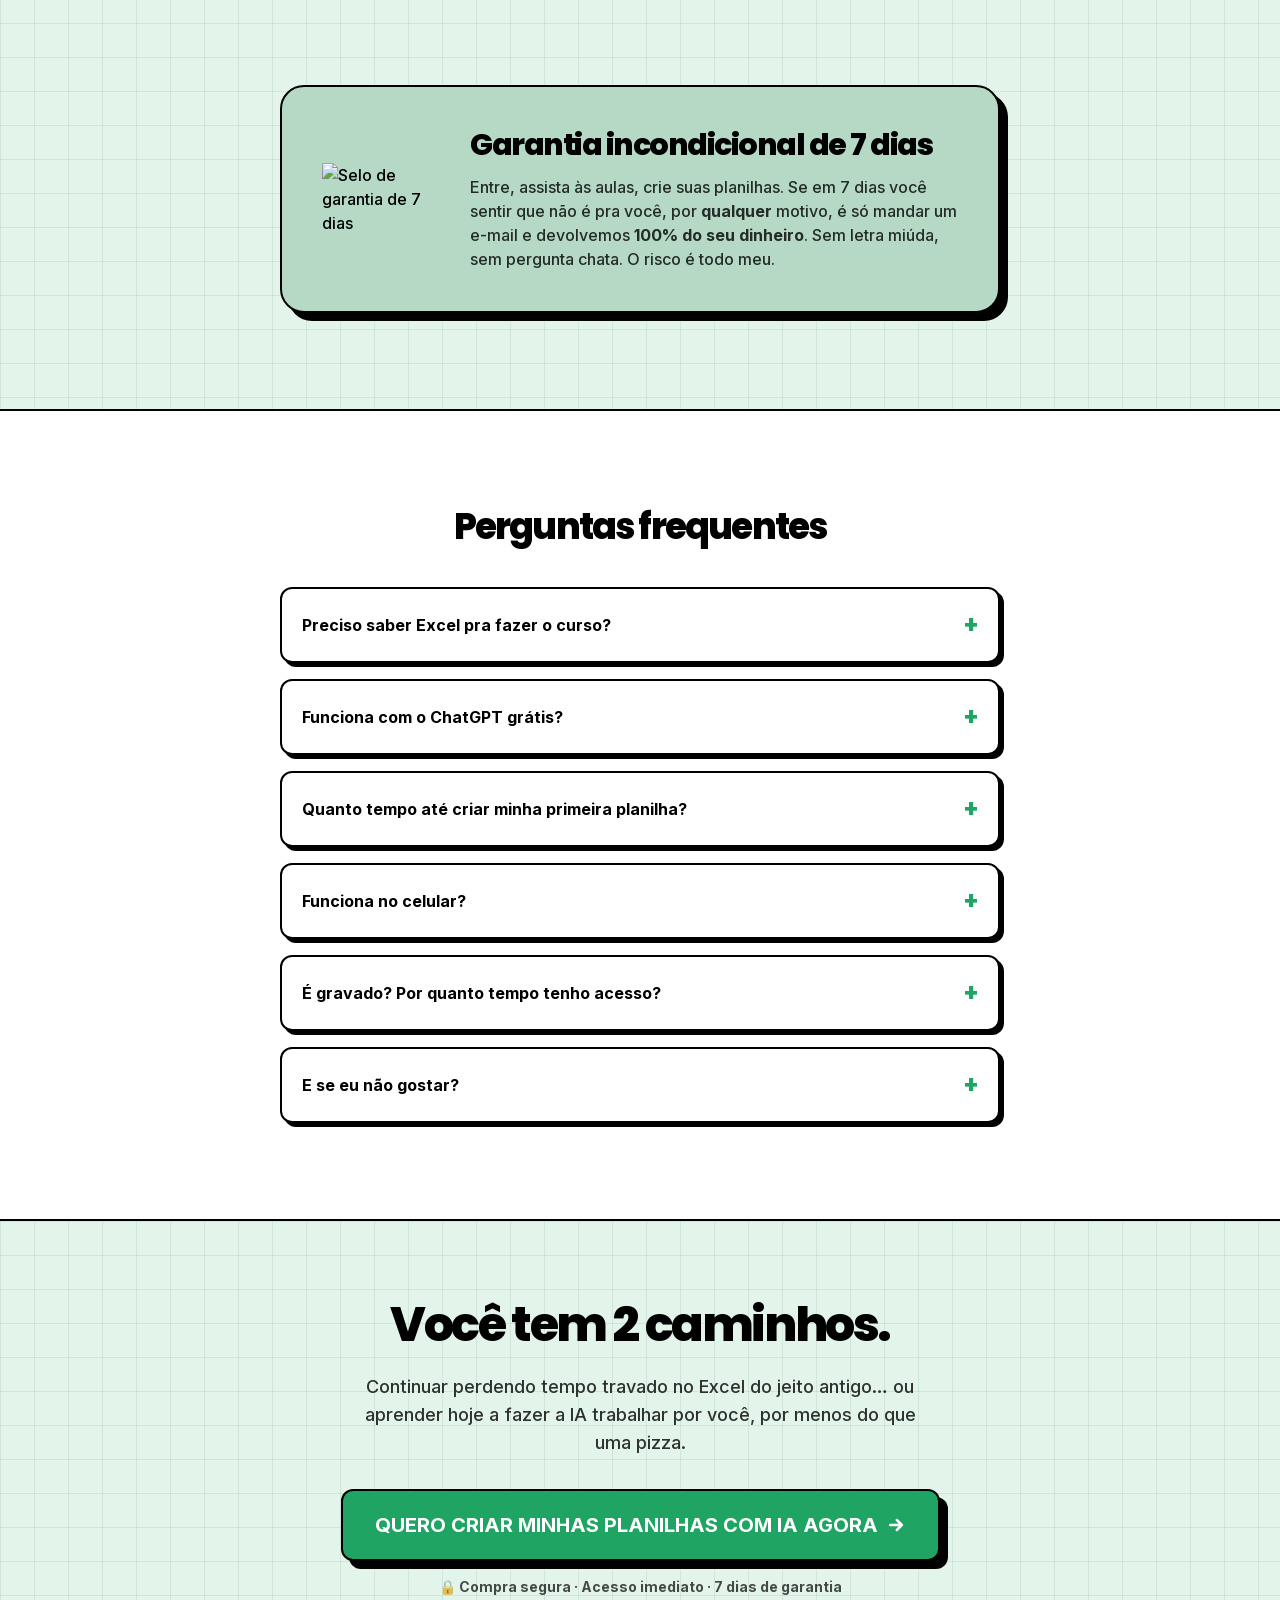
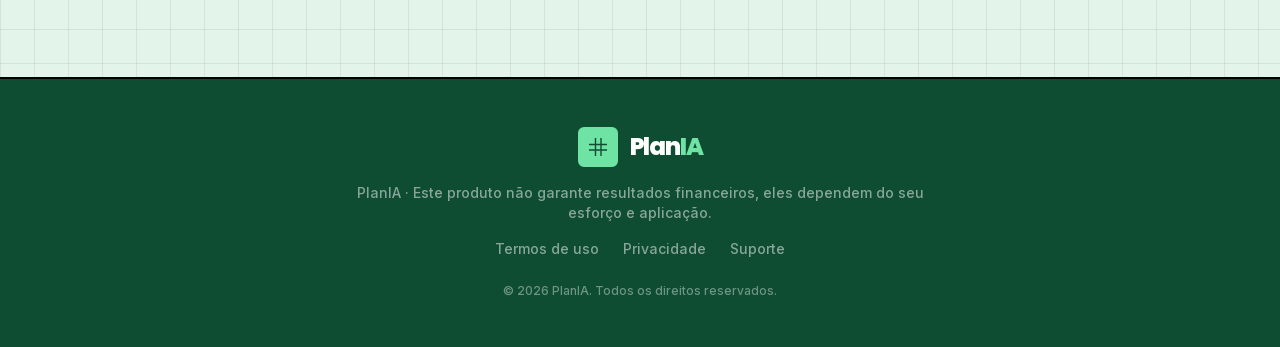
==== commit f1d48862: "Adiciona o Pixel da Meta (1410082330928461) com PageView Co-Authored-By: Claude Opus 4.8 <noreply@an" ====
--- a/pagina-de-vendas.html
+++ b/pagina-de-vendas.html
@@ -5,6 +5,23 @@
   <meta name="viewport" content="width=device-width, initial-scale=1.0" />
   <title>PlanIA: Crie qualquer planilha ou dashboard com IA, em minutos</title>
   <meta name="description" content="Aprenda a criar qualquer planilha ou dashboard profissional conversando com a IA (ChatGPT, Claude, Gemini). Sem decorar fórmula. Mesmo que você odeie Excel." />
+
+  <!-- Meta Pixel Code -->
+  <script>
+    !function(f,b,e,v,n,t,s)
+    {if(f.fbq)return;n=f.fbq=function(){n.callMethod?
+    n.callMethod.apply(n,arguments):n.queue.push(arguments)};
+    if(!f._fbq)f._fbq=n;n.push=n;n.loaded=!0;n.version='2.0';
+    n.queue=[];t=b.createElement(e);t.async=!0;
+    t.src=v;s=b.getElementsByTagName(e)[0];
+    s.parentNode.insertBefore(t,s)}(window, document,'script',
+    'https://connect.facebook.net/en_US/fbevents.js');
+    fbq('init', '1410082330928461');
+    fbq('track', 'PageView');
+  </script>
+  <noscript><img height="1" width="1" style="display:none"
+    src="https://www.facebook.com/tr?id=1410082330928461&ev=PageView&noscript=1" /></noscript>
+  <!-- End Meta Pixel Code -->
 
   <link rel="stylesheet" href="fonts.css" />
 
@@ -93,9 +110,10 @@
     @media (max-width: 640px){ .sim-hide-mobile { display: none; } }
 
     /* Popup de oferta (escolha de plano no CTA) */
-    .offer-modal{position:fixed;inset:0;z-index:1000;display:none;align-items:center;justify-content:center;padding:20px;background:rgba(0,0,0,.7);-webkit-backdrop-filter:blur(4px);backdrop-filter:blur(4px);overflow-y:auto;}
+    .offer-modal{position:fixed;inset:0;z-index:1000;display:none;align-items:flex-start;justify-content:center;padding:20px;background:rgba(0,0,0,.7);-webkit-backdrop-filter:blur(4px);backdrop-filter:blur(4px);overflow-y:auto;-webkit-overflow-scrolling:touch;}
     .offer-modal.open{display:flex;}
-    .offer-card{position:relative;width:100%;max-width:460px;background:#0E4D32;color:#fff;border:2px solid #000;border-radius:1rem;padding:28px 22px 22px;box-shadow:8px 8px 0 0 #000;animation:offerPop .25s ease;}
+    .offer-card{position:relative;width:100%;max-width:460px;margin:auto;background:#0E4D32;color:#fff;border:2px solid #000;border-radius:1rem;padding:28px 22px 22px;box-shadow:8px 8px 0 0 #000;animation:offerPop .25s ease;}
+    @media (max-width:480px){ .offer-modal{padding:14px;} .offer-card{padding:22px 16px 18px;box-shadow:5px 5px 0 0 #000;} .offer-tier{padding:12px 14px;} }
     @keyframes offerPop{from{transform:translateY(16px) scale(.97);opacity:0}to{transform:none;opacity:1}}
     .offer-close{position:absolute;top:12px;right:12px;width:32px;height:32px;border:2px solid #000;border-radius:9999px;background:#fff;color:#000;font-size:18px;line-height:1;cursor:pointer;font-weight:700;}
     .offer-close:hover{background:#6FE3A4;}
@@ -211,117 +229,12 @@
       <div class="mt-6 space-y-4 text-lg font-medium text-black/80 leading-relaxed">
         <p>A tela em branco, as fórmulas que parecem outra língua, o relatório que come a sua tarde. Você já tentou curso, YouTube e planilha pronta, e continuou na mesma.</p>
         <p class="font-bold text-black bg-brand-mint inline-block px-2 border-2 border-black -rotate-1">A verdade? O problema nunca foi você. Era o método.</p>
-        <p>Agora você <strong>descreve em português o que precisa e a IA monta a planilha pronta</strong>, fórmulas, gráficos e dashboard. Se você usa o WhatsApp, <strong>você consegue.</strong></p>
       </div>
     </div>
   </section>
 
-  <!-- ============ EXEMPLOS REAIS (GALERIA) ============ -->
-  <section class="bg-brand-mint grid-pattern border-b-2 border-black py-16 lg:py-24">
-    <div class="mx-auto max-w-6xl px-4 sm:px-6">
-      <div class="text-center max-w-2xl mx-auto">
-        <h2 class="mt-5 font-heading font-extrabold tracking-tighter text-3xl sm:text-4xl">Planilhas e dashboards criados com o método</h2>
-        <p class="mt-3 font-medium text-black/70">Tudo isto foi montado conversando com a IA. Você vai aprender a criar exatamente assim, do zero.</p>
-      </div>
-
-      <div id="ex-viewport" class="mt-12 ex-viewport">
-        <div id="ex-track" class="ex-track">
-
-        <figure class="ex-card">
-          <img src="planilhas%20exemplos/dashvendas.png" alt="Dashboard de vendas criado com IA" loading="lazy" class="w-full block bg-soft" />
-        </figure>
-
-        <figure class="ex-card">
-          <img src="planilhas%20exemplos/1_vMTpFA_OLXgFI3Gih77sxg.png" alt="Relatório de vendas em Power BI criado com IA" loading="lazy" class="w-full block bg-soft" />
-        </figure>
-
-        <figure class="ex-card">
-          <img src="planilhas%20exemplos/1674241624815.jpeg" alt="Painel financeiro de investimentos e gastos criado com IA" loading="lazy" class="w-full block bg-soft" />
-        </figure>
-
-        <figure class="ex-card">
-          <img src="planilhas%20exemplos/2020-03-24-16_52_41-Dashboard-SAC-Dark-Power-BI-Desktop-1024x575.png" alt="Dashboard de atendimento (SAC) criado com IA" loading="lazy" class="w-full block bg-soft" />
-        </figure>
-
-        <figure class="ex-card">
-          <img src="planilhas%20exemplos/260120221643174101cursodepowerbiparaempresas.png" alt="Painel gerencial empresarial criado com IA" loading="lazy" class="w-full block bg-soft" />
-        </figure>
-
-        <figure class="ex-card">
-          <img src="planilhas%20exemplos/DASHBOARD-1-1024x575.png" alt="Dashboard de indicadores (KPIs) criado com IA" loading="lazy" class="w-full block bg-soft" />
-        </figure>
-
-        <figure class="ex-card">
-          <img src="planilhas%20exemplos/hq720.jpg" alt="Controle de vendas de eletrônicos criado com IA" loading="lazy" class="w-full block bg-soft" />
-        </figure>
-
-        </div>
-      </div>
-
-      <script>
-        (function () {
-          var vp = document.getElementById("ex-viewport");
-          var t = document.getElementById("ex-track");
-          if (!vp || !t) return;
-
-          t.innerHTML += t.innerHTML; // duplica para loop infinito nos dois sentidos
-
-          var half = 0;
-          function measure(){ half = t.scrollWidth / 2; }
-          measure();
-          window.addEventListener("load", measure);
-          window.addEventListener("resize", measure);
-          if (window.ResizeObserver) new ResizeObserver(measure).observe(t);
-
-          // loop infinito ao rolar/arrastar
-          vp.addEventListener("scroll", function () {
-            if (!half) return;
-            if (vp.scrollLeft >= half) vp.scrollLeft -= half;
-            else if (vp.scrollLeft <= 0) vp.scrollLeft += half;
-          });
-
-          // arrastar com o mouse
-          var dragging = false, startX = 0, startScroll = 0, paused = false, rT;
-          function resumeSoon(){ clearTimeout(rT); rT = setTimeout(function () { paused = false; }, 1400); }
-          vp.addEventListener("mousedown", function (e) {
-            dragging = true; paused = true;
-            startX = e.pageX; startScroll = vp.scrollLeft;
-            vp.classList.add("dragging"); e.preventDefault();
-          });
-          window.addEventListener("mousemove", function (e) {
-            if (!dragging) return;
-            vp.scrollLeft = startScroll - (e.pageX - startX);
-          });
-          window.addEventListener("mouseup", function () {
-            if (!dragging) return;
-            dragging = false; vp.classList.remove("dragging"); resumeSoon();
-          });
-
-          // pausa ao interagir (hover / toque)
-          vp.addEventListener("mouseenter", function () { paused = true; });
-          vp.addEventListener("mouseleave", function () { if (!dragging) resumeSoon(); });
-          vp.addEventListener("touchstart", function () { paused = true; }, { passive: true });
-          vp.addEventListener("touchend", function () { resumeSoon(); }, { passive: true });
-
-          // rolagem automática suave (o dedo/mouse continua funcionando por cima)
-          var reduce = window.matchMedia("(prefers-reduced-motion: reduce)").matches;
-          function tick() {
-            if (!reduce && !paused && !dragging && half) {
-              vp.scrollLeft += 0.8;
-              if (vp.scrollLeft >= half) vp.scrollLeft -= half;
-            }
-            requestAnimationFrame(tick);
-          }
-          requestAnimationFrame(tick);
-        })();
-      </script>
-
-      <p class="mt-8 text-center text-sm font-medium text-black/50">São apenas alguns exemplos, com o <strong class="text-black/70">Método CRIE</strong> você monta qualquer painel sob demanda.</p>
-    </div>
-  </section>
-
   <!-- ============ DEMONSTRAÇÃO: PROMPT -> PLANILHA ============ -->
-  <section class="relative bg-white border-y-2 border-black py-16 lg:py-24 overflow-hidden">
+  <section class="relative bg-brand-mint grid-pattern border-y-2 border-black py-16 lg:py-24 overflow-hidden">
     <div class="relative mx-auto max-w-5xl px-4 sm:px-6">
       <div class="text-center max-w-2xl mx-auto">
         <h2 class="mt-5 font-heading font-extrabold tracking-tighter text-3xl sm:text-4xl">Você pede. A IA monta a planilha.</h2>
@@ -613,6 +526,110 @@
         obs.observe(win);
       })();
       </script>
+    </div>
+  </section>
+
+  <!-- ============ EXEMPLOS REAIS (GALERIA) ============ -->
+  <section class="bg-white border-b-2 border-black py-16 lg:py-24">
+    <div class="mx-auto max-w-6xl px-4 sm:px-6">
+      <div class="text-center max-w-2xl mx-auto">
+        <h2 class="mt-5 font-heading font-extrabold tracking-tighter text-3xl sm:text-4xl">Planilhas e dashboards criados com o método</h2>
+        <p class="mt-3 font-medium text-black/70">Tudo isto foi montado conversando com a IA. Você vai aprender a criar exatamente assim, do zero.</p>
+      </div>
+
+      <div id="ex-viewport" class="mt-12 ex-viewport">
+        <div id="ex-track" class="ex-track">
+
+        <figure class="ex-card">
+          <img src="planilhas%20exemplos/dashvendas.png" alt="Dashboard de vendas criado com IA" loading="lazy" class="w-full block bg-soft" />
+        </figure>
+
+        <figure class="ex-card">
+          <img src="planilhas%20exemplos/1_vMTpFA_OLXgFI3Gih77sxg.png" alt="Relatório de vendas em Power BI criado com IA" loading="lazy" class="w-full block bg-soft" />
+        </figure>
+
+        <figure class="ex-card">
+          <img src="planilhas%20exemplos/1674241624815.jpeg" alt="Painel financeiro de investimentos e gastos criado com IA" loading="lazy" class="w-full block bg-soft" />
+        </figure>
+
+        <figure class="ex-card">
+          <img src="planilhas%20exemplos/2020-03-24-16_52_41-Dashboard-SAC-Dark-Power-BI-Desktop-1024x575.png" alt="Dashboard de atendimento (SAC) criado com IA" loading="lazy" class="w-full block bg-soft" />
+        </figure>
+
+        <figure class="ex-card">
+          <img src="planilhas%20exemplos/260120221643174101cursodepowerbiparaempresas.png" alt="Painel gerencial empresarial criado com IA" loading="lazy" class="w-full block bg-soft" />
+        </figure>
+
+        <figure class="ex-card">
+          <img src="planilhas%20exemplos/DASHBOARD-1-1024x575.png" alt="Dashboard de indicadores (KPIs) criado com IA" loading="lazy" class="w-full block bg-soft" />
+        </figure>
+
+        <figure class="ex-card">
+          <img src="planilhas%20exemplos/hq720.jpg" alt="Controle de vendas de eletrônicos criado com IA" loading="lazy" class="w-full block bg-soft" />
+        </figure>
+
+        </div>
+      </div>
+
+      <script>
+        (function () {
+          var vp = document.getElementById("ex-viewport");
+          var t = document.getElementById("ex-track");
+          if (!vp || !t) return;
+
+          t.innerHTML += t.innerHTML; // duplica para loop infinito nos dois sentidos
+
+          var half = 0;
+          function measure(){ half = t.scrollWidth / 2; }
+          measure();
+          window.addEventListener("load", measure);
+          window.addEventListener("resize", measure);
+          if (window.ResizeObserver) new ResizeObserver(measure).observe(t);
+
+          // loop infinito ao rolar/arrastar
+          vp.addEventListener("scroll", function () {
+            if (!half) return;
+            if (vp.scrollLeft >= half) vp.scrollLeft -= half;
+            else if (vp.scrollLeft <= 0) vp.scrollLeft += half;
+          });
+
+          // arrastar com o mouse
+          var dragging = false, startX = 0, startScroll = 0, paused = false, rT;
+          function resumeSoon(){ clearTimeout(rT); rT = setTimeout(function () { paused = false; }, 1400); }
+          vp.addEventListener("mousedown", function (e) {
+            dragging = true; paused = true;
+            startX = e.pageX; startScroll = vp.scrollLeft;
+            vp.classList.add("dragging"); e.preventDefault();
+          });
+          window.addEventListener("mousemove", function (e) {
+            if (!dragging) return;
+            vp.scrollLeft = startScroll - (e.pageX - startX);
+          });
+          window.addEventListener("mouseup", function () {
+            if (!dragging) return;
+            dragging = false; vp.classList.remove("dragging"); resumeSoon();
+          });
+
+          // pausa ao interagir (hover / toque)
+          vp.addEventListener("mouseenter", function () { paused = true; });
+          vp.addEventListener("mouseleave", function () { if (!dragging) resumeSoon(); });
+          vp.addEventListener("touchstart", function () { paused = true; }, { passive: true });
+          vp.addEventListener("touchend", function () { resumeSoon(); }, { passive: true });
+
+          // rolagem automática suave (o dedo/mouse continua funcionando por cima)
+          var reduce = window.matchMedia("(prefers-reduced-motion: reduce)").matches;
+          function tick() {
+            if (!reduce && !paused && !dragging && half) {
+              vp.scrollLeft += 0.8;
+              if (vp.scrollLeft >= half) vp.scrollLeft -= half;
+            }
+            requestAnimationFrame(tick);
+          }
+          requestAnimationFrame(tick);
+        })();
+      </script>
+
+      <p class="mt-8 text-center text-sm font-medium text-black/50">São apenas alguns exemplos, com o <strong class="text-black/70">Método CRIE</strong> você monta qualquer painel sob demanda.</p>
     </div>
   </section>
 
@@ -998,8 +1015,8 @@
 
   <script>
     // Configure os DOIS links de checkout (cada um com o preço certo):
-    var CHECKOUT_COMPLETO = '[LINK CHECKOUT COMPLETO R$ 19,90]';
-    var CHECKOUT_ESSENCIAL = '[LINK CHECKOUT ESSENCIAL R$ 9,90]';
+    var CHECKOUT_COMPLETO = 'https://pay.lowify.com.br/checkout?product_id=wtHctd';
+    var CHECKOUT_ESSENCIAL = 'https://pay.lowify.com.br/checkout?product_id=MGkMIl';
     var selectedPlan = 'complete';
     function selectPlan(plan){
       selectedPlan = plan;
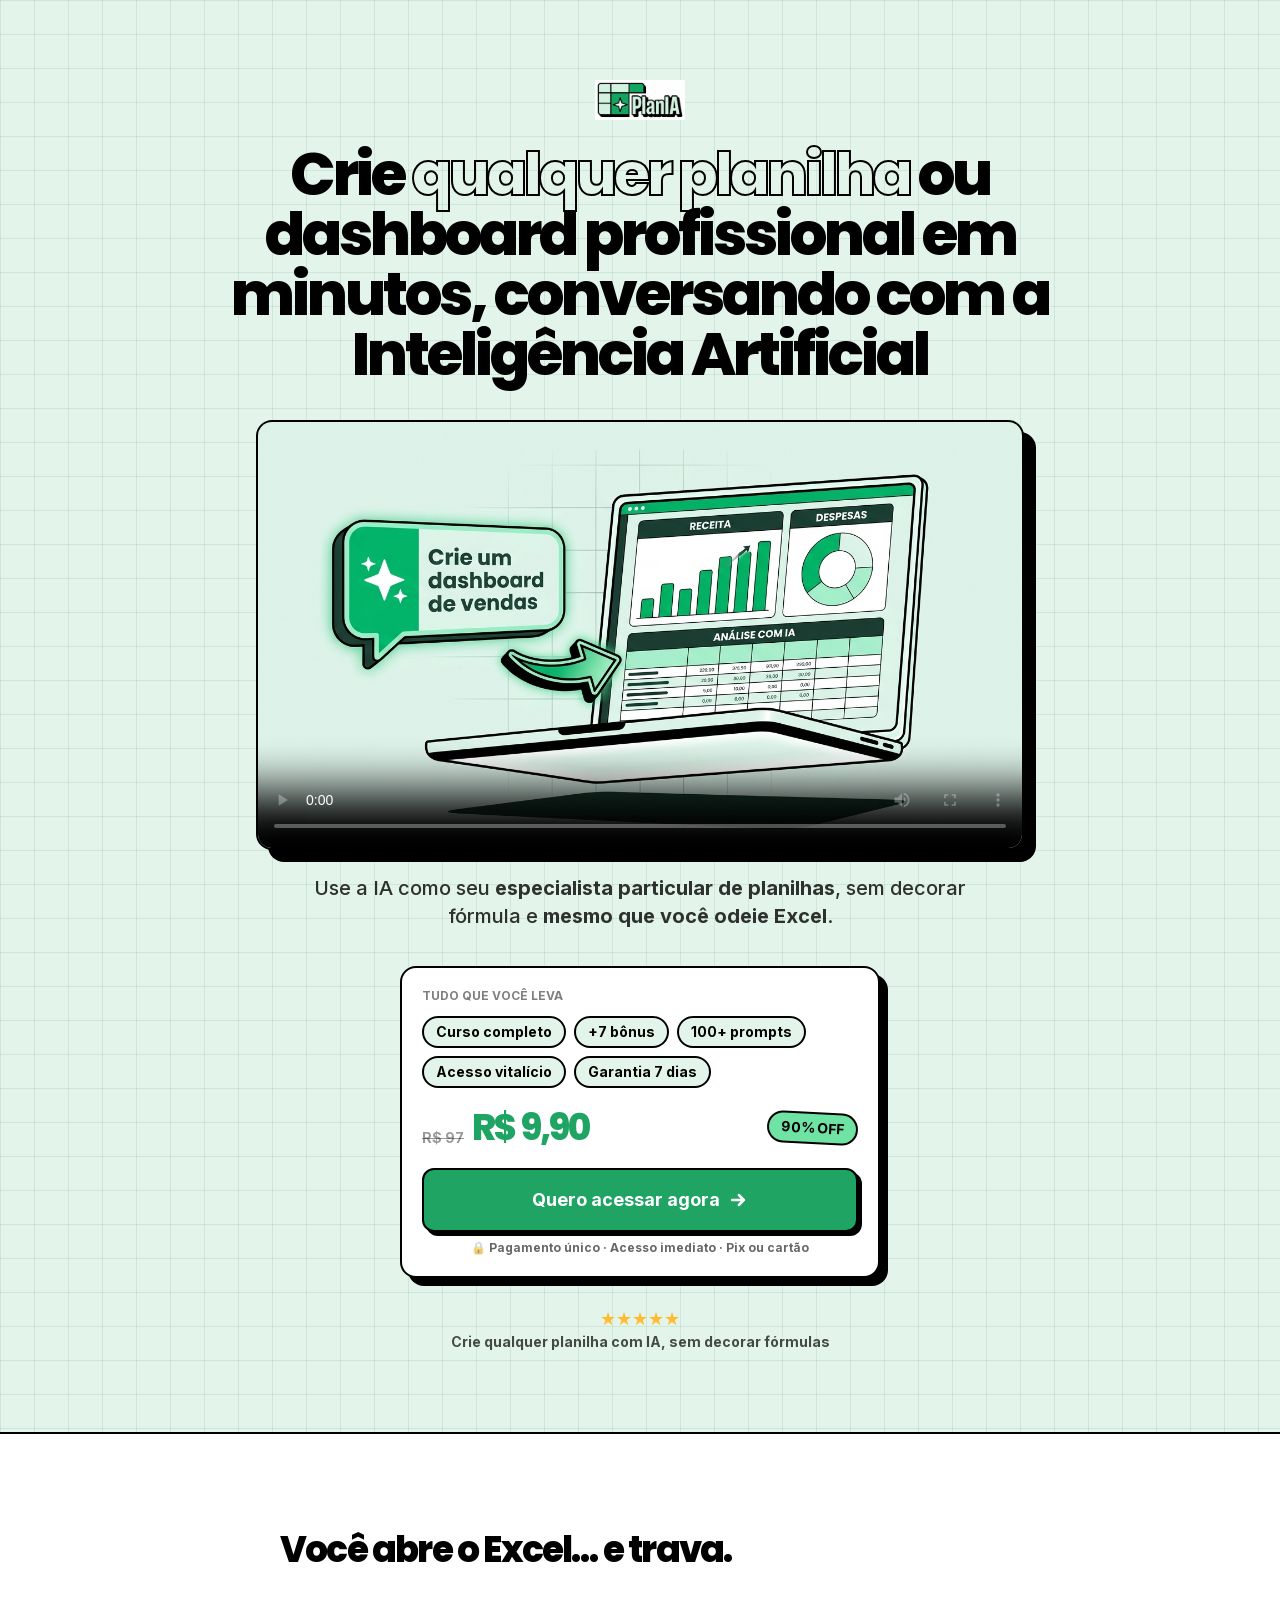
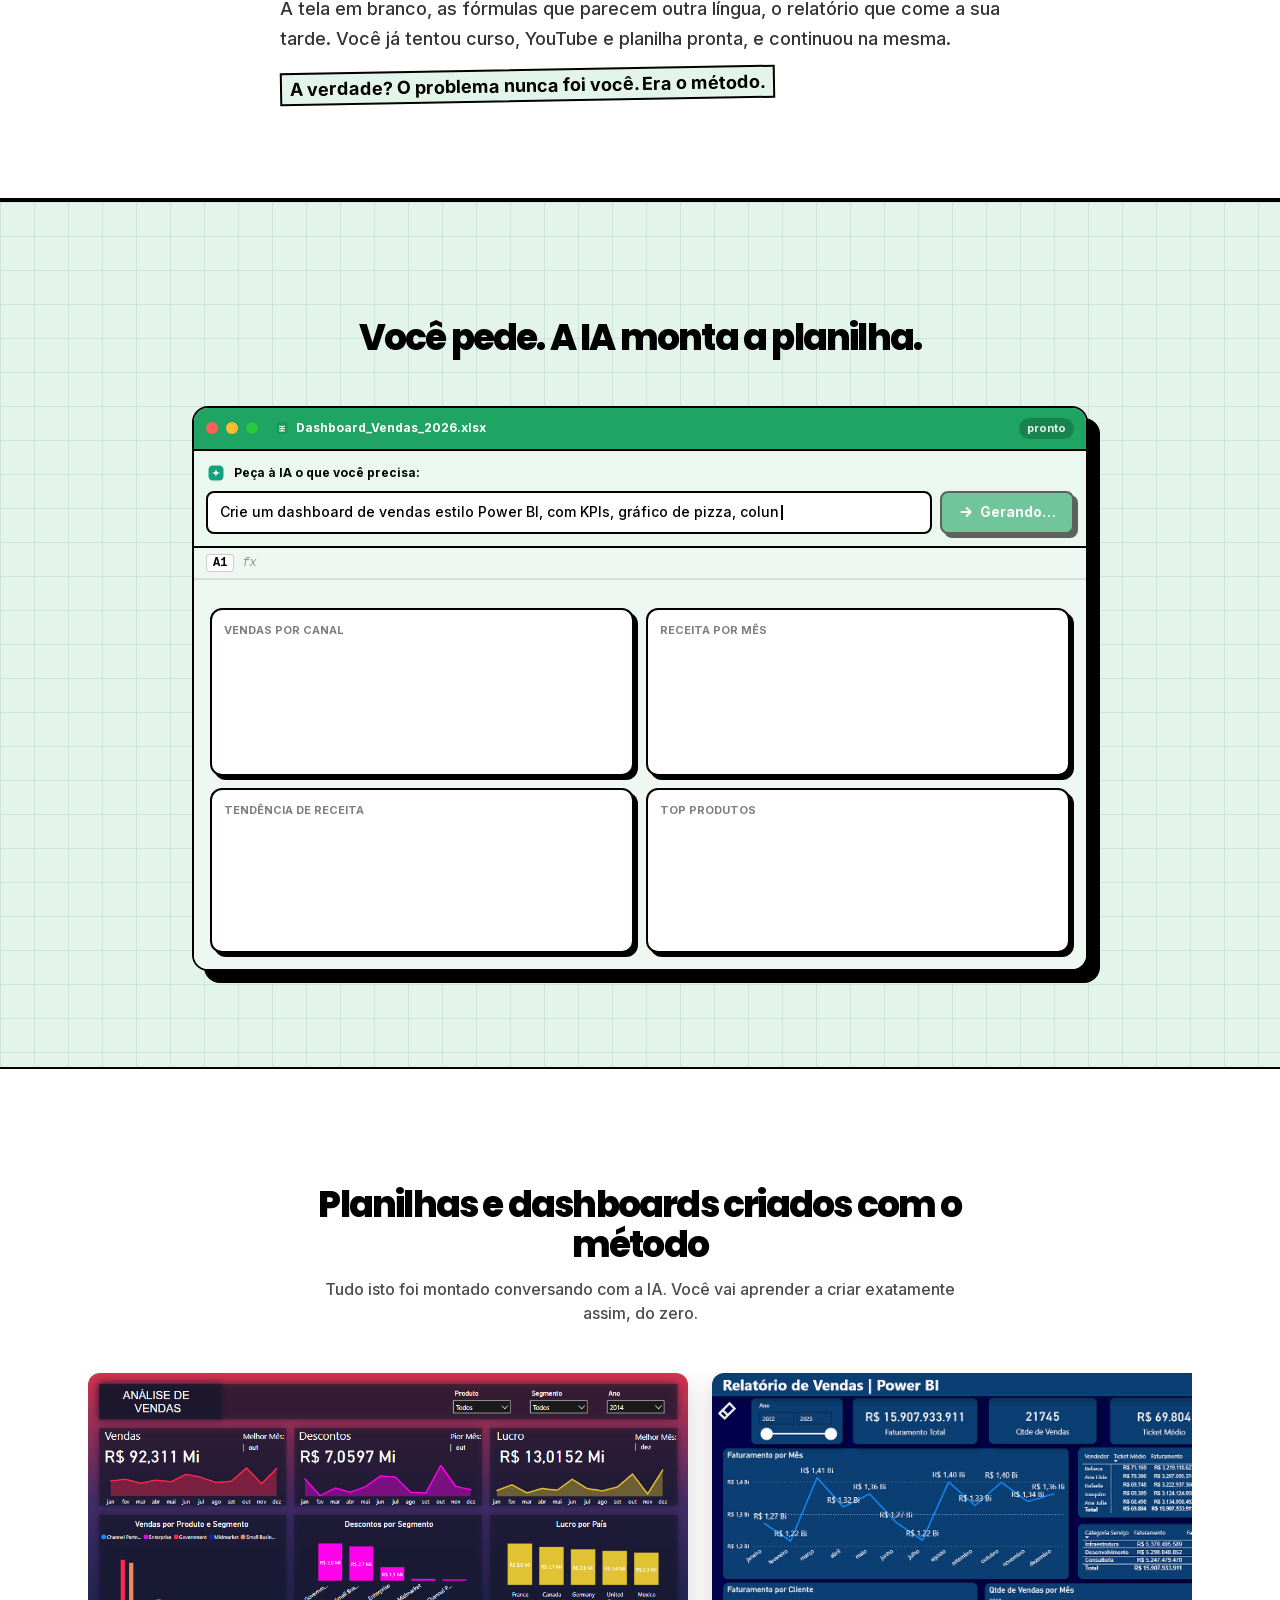
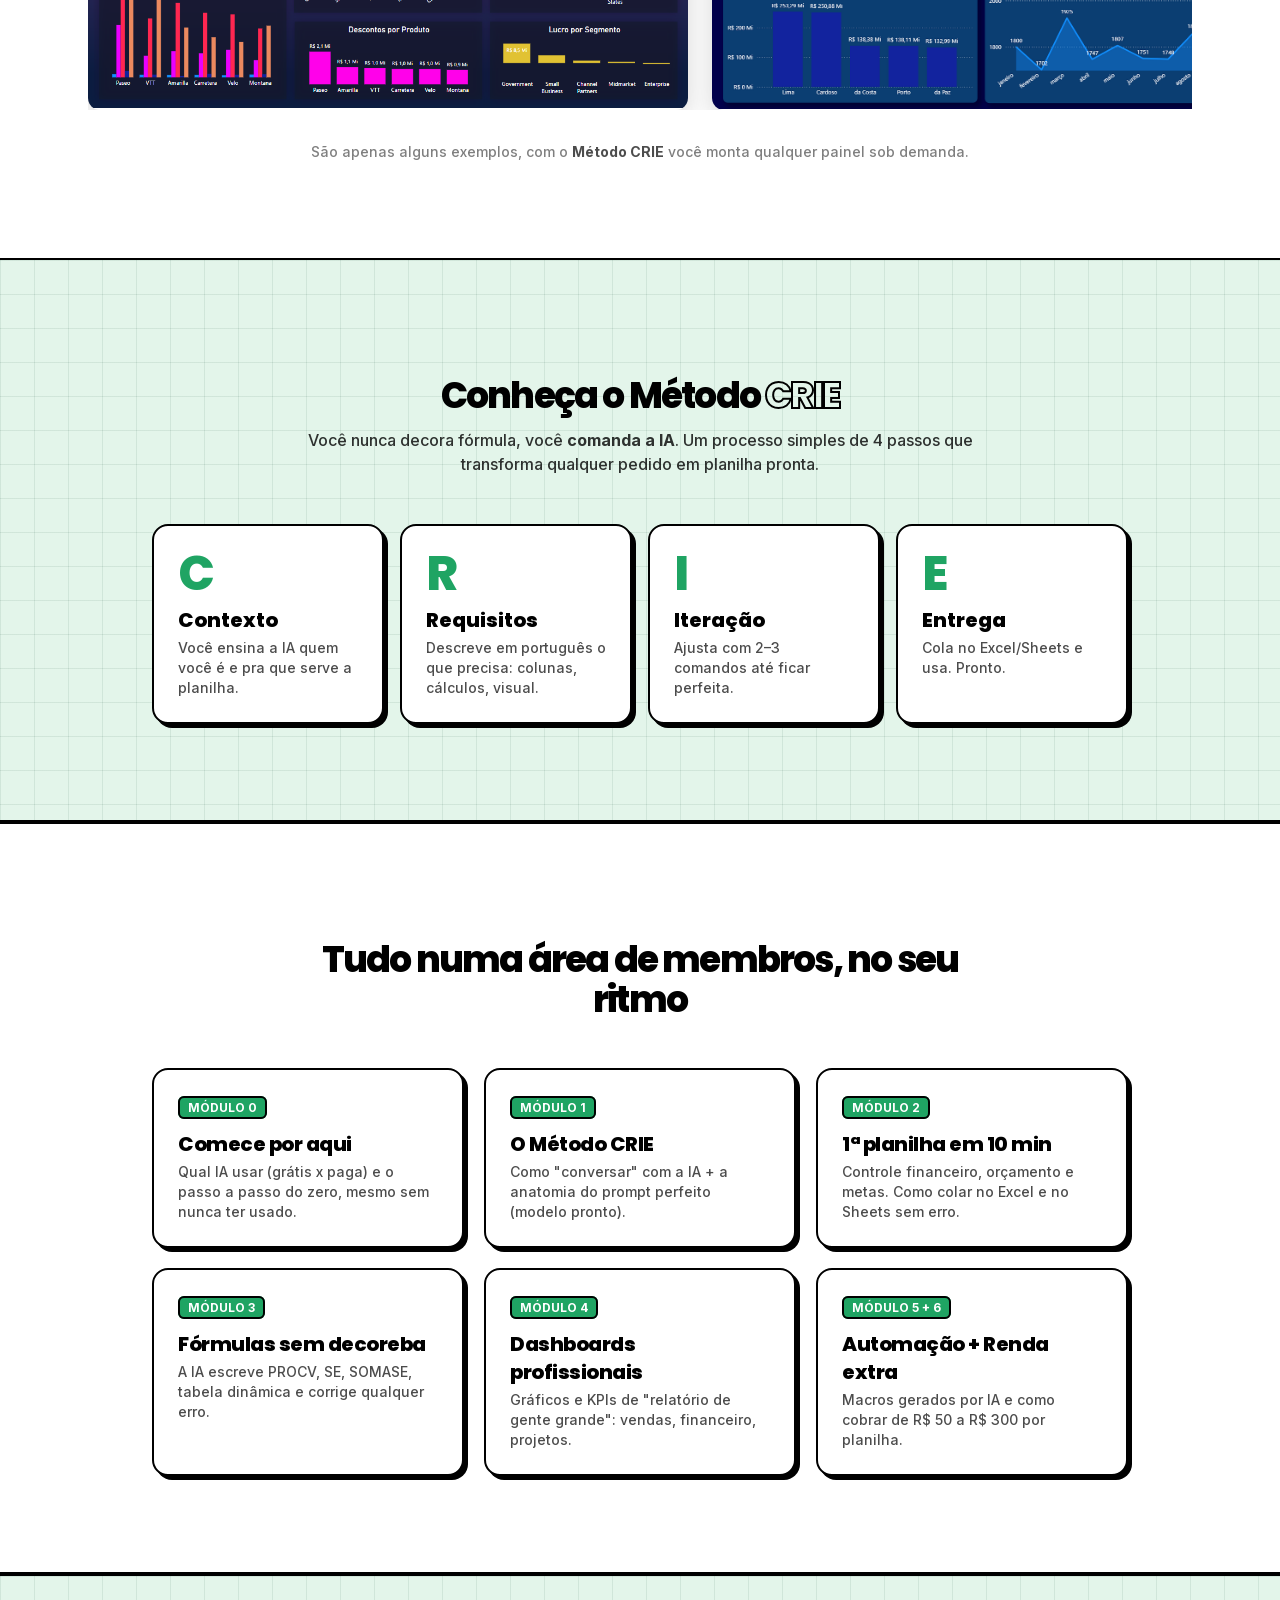
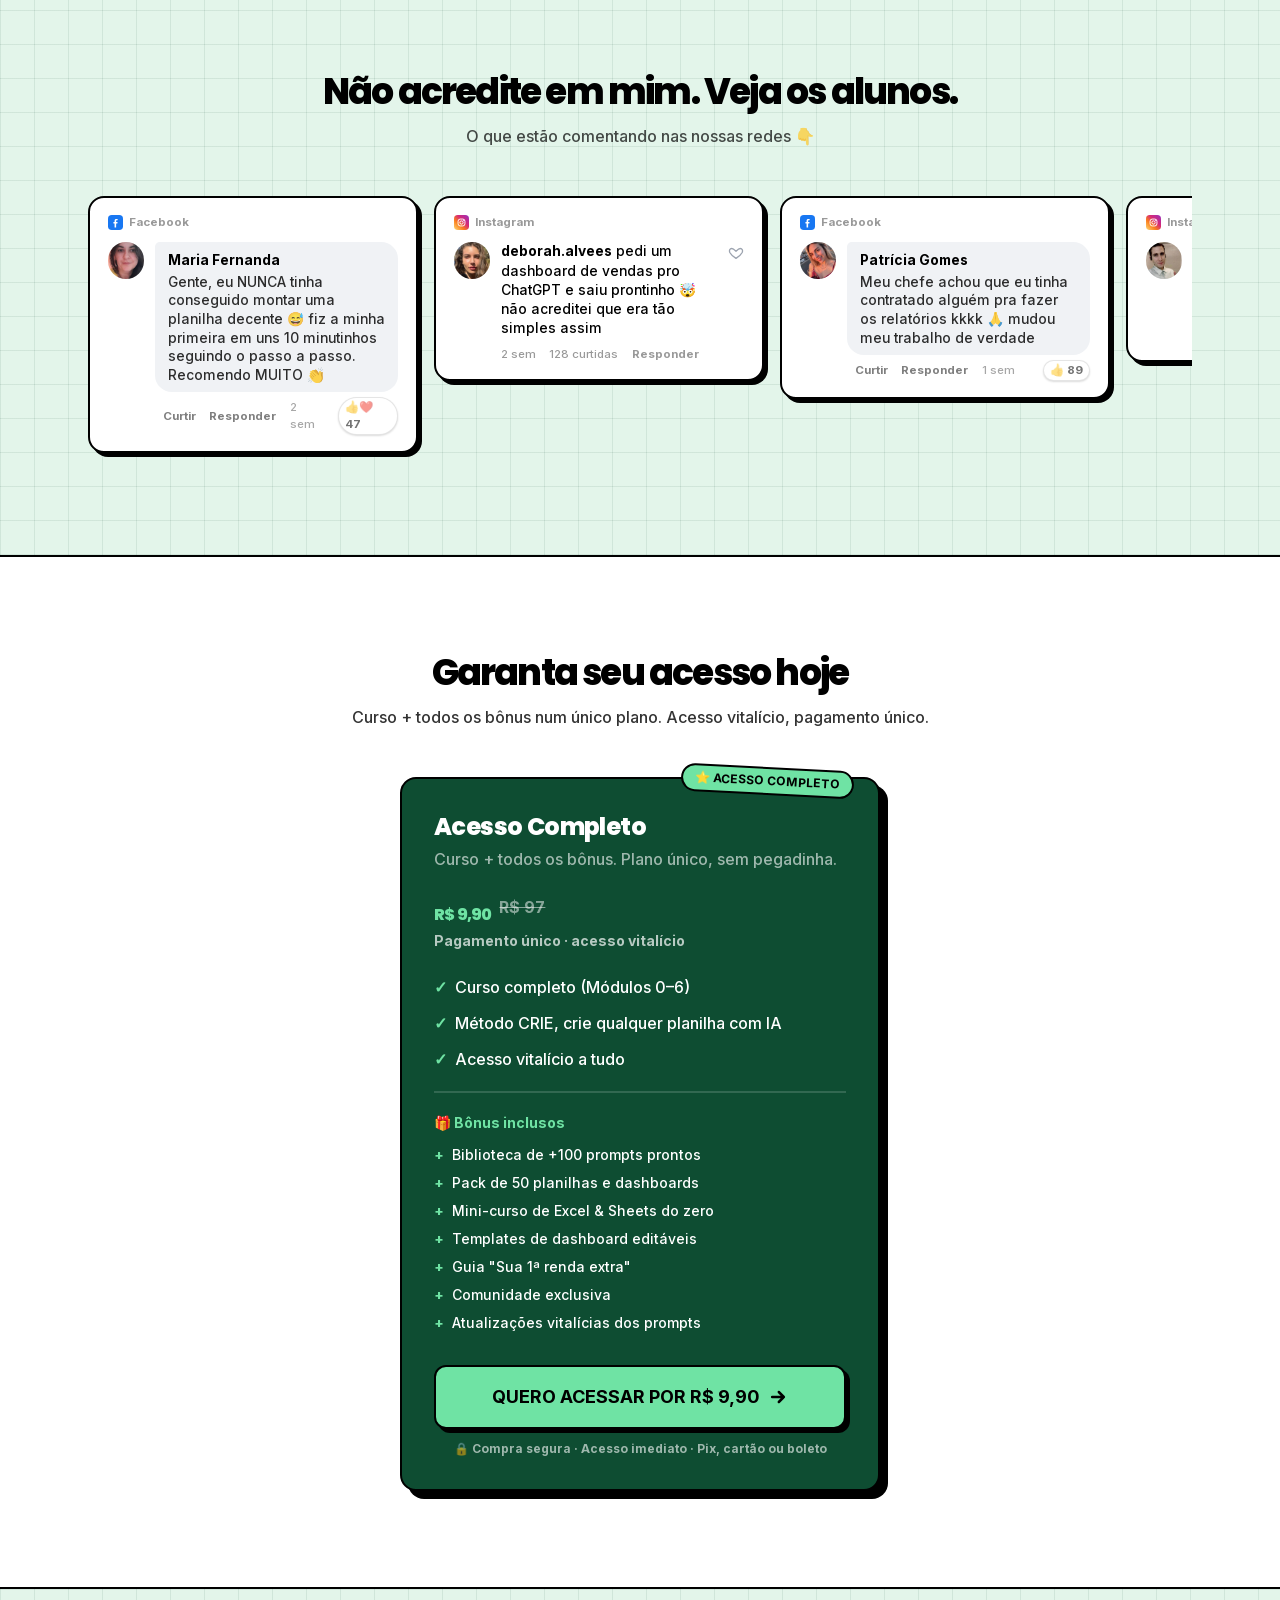
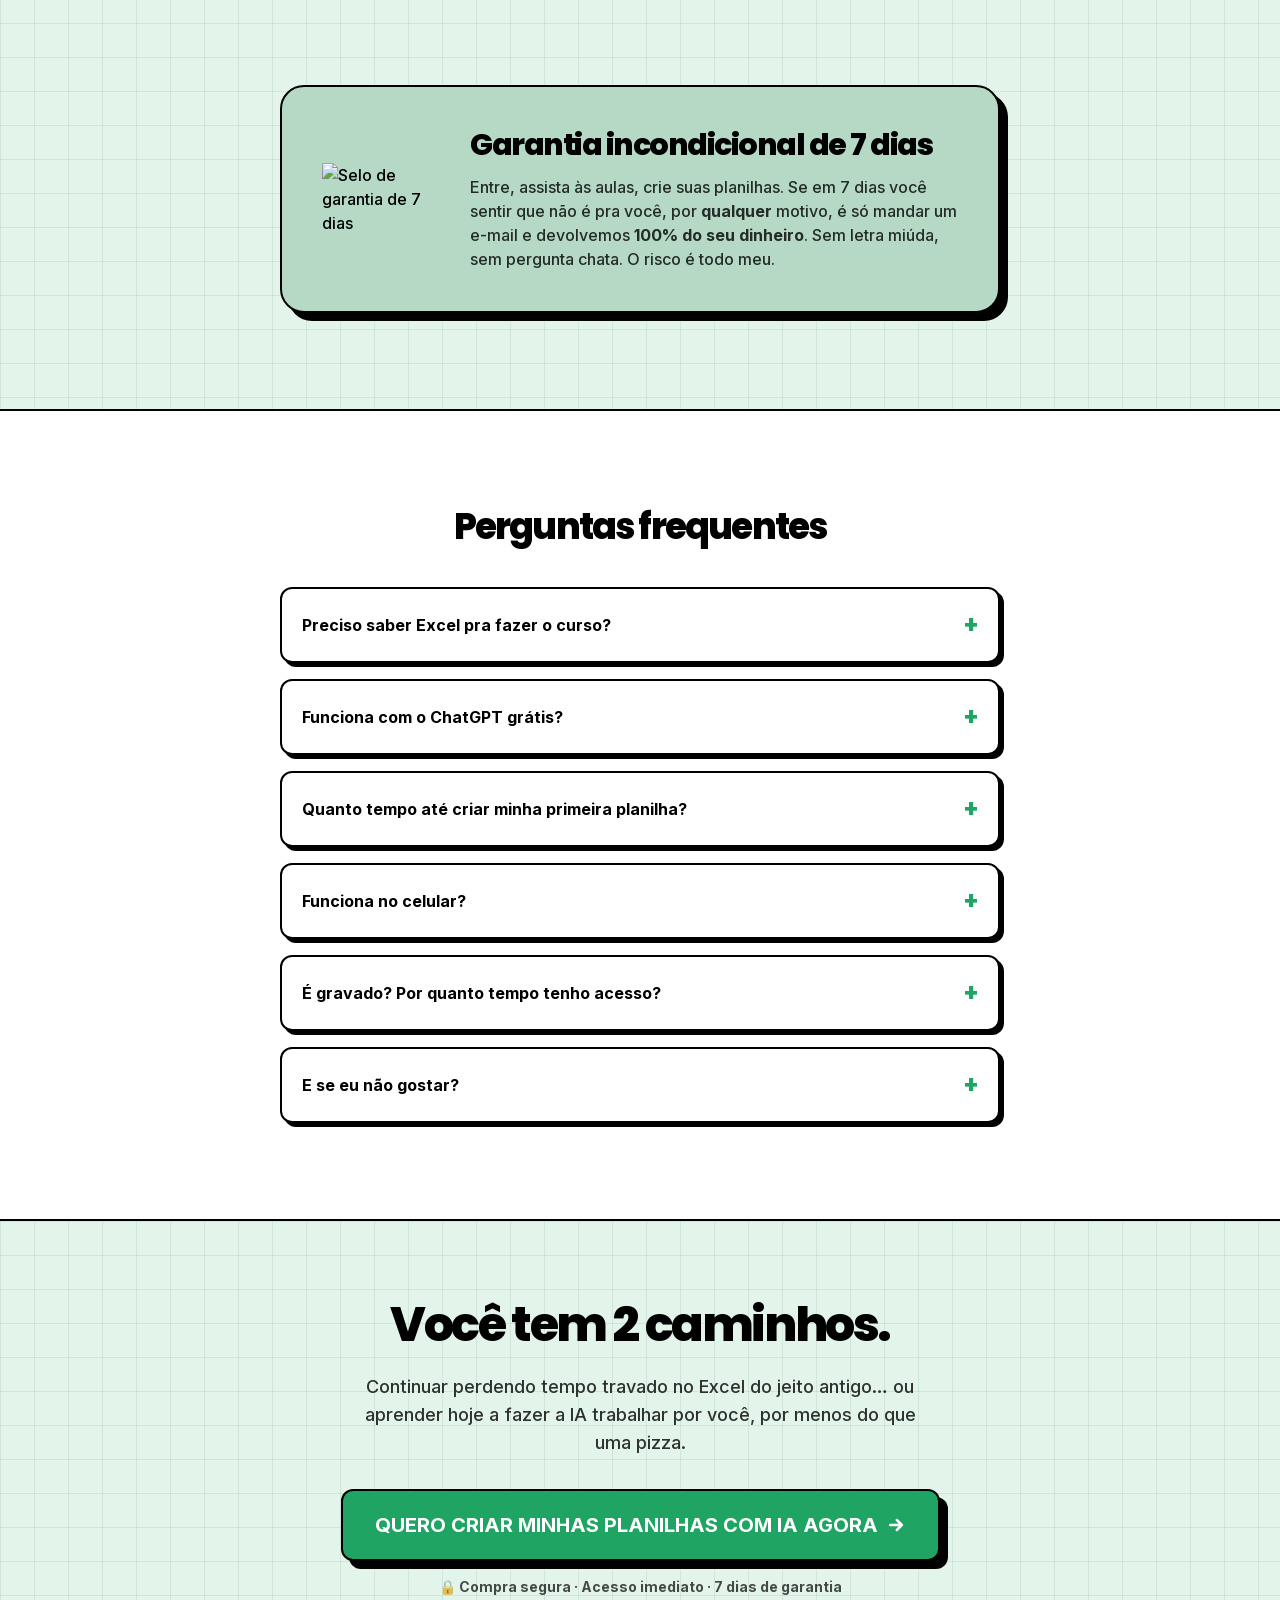
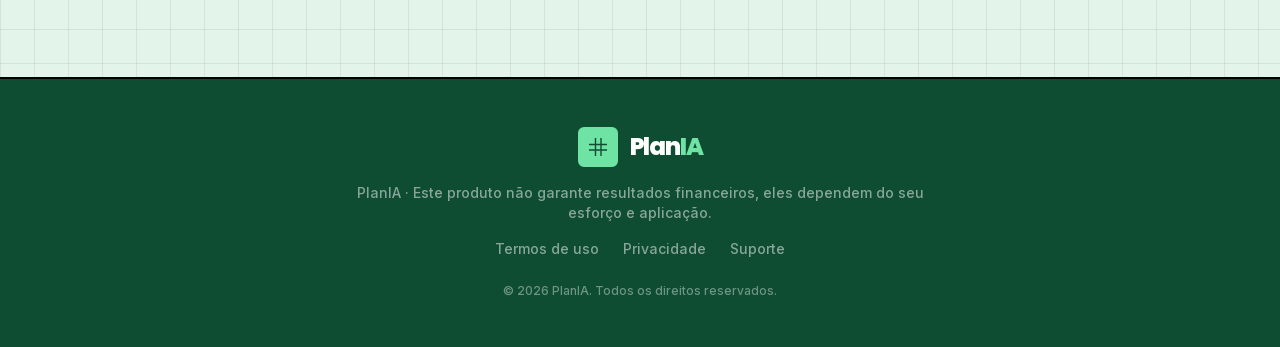
==== commit eb48dd67: "Substitui a imagem do hero pelo vídeo da mini VSL (poster = imagem antiga) Co-Authored-By: Claude Op" ====
--- a/pagina-de-vendas.html
+++ b/pagina-de-vendas.html
@@ -22,6 +22,17 @@
   <noscript><img height="1" width="1" style="display:none"
     src="https://www.facebook.com/tr?id=1410082330928461&ev=PageView&noscript=1" /></noscript>
   <!-- End Meta Pixel Code -->
+
+  <!-- Utmify UTM tracking -->
+  <script
+    src="https://cdn.utmify.com.br/scripts/utms/latest.js"
+    data-utmify-prevent-xcod-sck
+    data-utmify-prevent-subids
+    data-utmify-ignore-iframe
+    data-utmify-is-cartpanda
+    async
+    defer
+  ></script>
 
   <link rel="stylesheet" href="fonts.css" />
 
@@ -169,20 +180,13 @@
         Crie <span class="text-stroke">qualquer planilha</span> ou dashboard profissional em minutos, conversando com a Inteligência Artificial
       </h1>
 
-      <!-- Imagem principal do hero (gerada por IA) -->
+      <!-- Vídeo principal do hero (mini VSL) -->
       <div class="mt-9 max-w-3xl mx-auto">
-        <div class="relative bg-white border-2 border-black rounded-2xl shadow-hard-lg overflow-hidden">
-          <img src="imagens/hero-planilha-ia.png" alt="IA criando uma planilha profissional"
-               class="w-full block"
-               onerror="this.style.display='none'; this.nextElementSibling.style.display='flex';" />
-          <!-- slot/fallback exibido enquanto a imagem não existe -->
-          <div class="aspect-video grid-pattern bg-brand-mint flex-col items-center justify-center text-center p-6" style="display:none;">
-            <span class="grid place-items-center w-14 h-14 bg-brand-green border-2 border-black rounded-xl">
-              <svg viewBox="0 0 24 24" class="w-7 h-7" fill="none" stroke="#fff" stroke-width="2" stroke-linecap="round" stroke-linejoin="round"><rect x="3" y="3" width="18" height="18" rx="2"/><path d="M3 9h18M9 3v18"/></svg>
-            </span>
-            <p class="mt-3 font-bold text-sm text-black/70">[IMAGEM GERADA POR IA]</p>
-            <p class="text-xs font-medium text-black/50">salve o arquivo em <code>imagens/hero-planilha-ia.png</code></p>
-          </div>
+        <div class="relative bg-black border-2 border-black rounded-2xl shadow-hard-lg overflow-hidden">
+          <video class="w-full block" controls playsinline preload="metadata" poster="imagens/hero-planilha-ia.png">
+            <source src="imagens/planilhasminivsl.mp4" type="video/mp4" />
+            Seu navegador não suporta vídeo. <a href="imagens/planilhasminivsl.mp4">Baixe aqui</a>.
+          </video>
         </div>
       </div>
 
@@ -208,7 +212,7 @@
           </div>
           <span class="bg-brand-lime text-black text-sm font-bold px-3 py-1 border-2 border-black rounded-full rotate-3">90% OFF</span>
         </div>
-        <a href="#cta-final" class="cta-pulse btn-press mt-5 inline-flex w-full items-center justify-center gap-2 bg-brand-green text-white font-bold text-lg px-6 py-4 border-2 border-black rounded-xl shadow-hard-sm">
+        <a href="#planos" class="cta-pulse btn-press mt-5 inline-flex w-full items-center justify-center gap-2 bg-brand-green text-white font-bold text-lg px-6 py-4 border-2 border-black rounded-xl shadow-hard-sm">
           Quero acessar agora
           <svg viewBox="0 0 24 24" class="w-5 h-5" fill="none" stroke="currentColor" stroke-width="3" stroke-linecap="round" stroke-linejoin="round"><path d="M5 12h14M13 6l6 6-6 6"/></svg>
         </a>
@@ -940,7 +944,7 @@
     <div class="relative mx-auto max-w-3xl px-4 sm:px-6 py-20 text-center">
       <h2 class="font-heading font-extrabold tracking-tighter text-4xl sm:text-5xl leading-[0.95]">Você tem 2 caminhos.</h2>
       <p class="mt-6 max-w-xl mx-auto text-lg font-medium text-black/80">Continuar perdendo tempo travado no Excel do jeito antigo… ou aprender hoje a fazer a IA trabalhar por você, por menos do que uma pizza.</p>
-      <a href="#planos" onclick="openOfferModal();return false;" class="cta-pulse btn-press mt-8 inline-flex items-center justify-center gap-2 bg-brand-green text-white font-bold text-lg sm:text-xl px-8 py-5 border-2 border-black rounded-xl shadow-hard">
+      <a href="#planos" class="cta-pulse btn-press mt-8 inline-flex items-center justify-center gap-2 bg-brand-green text-white font-bold text-lg sm:text-xl px-8 py-5 border-2 border-black rounded-xl shadow-hard">
         QUERO CRIAR MINHAS PLANILHAS COM IA AGORA
         <svg viewBox="0 0 24 24" class="w-5 h-5" fill="none" stroke="currentColor" stroke-width="3" stroke-linecap="round" stroke-linejoin="round"><path d="M5 12h14M13 6l6 6-6 6"/></svg>
       </a>
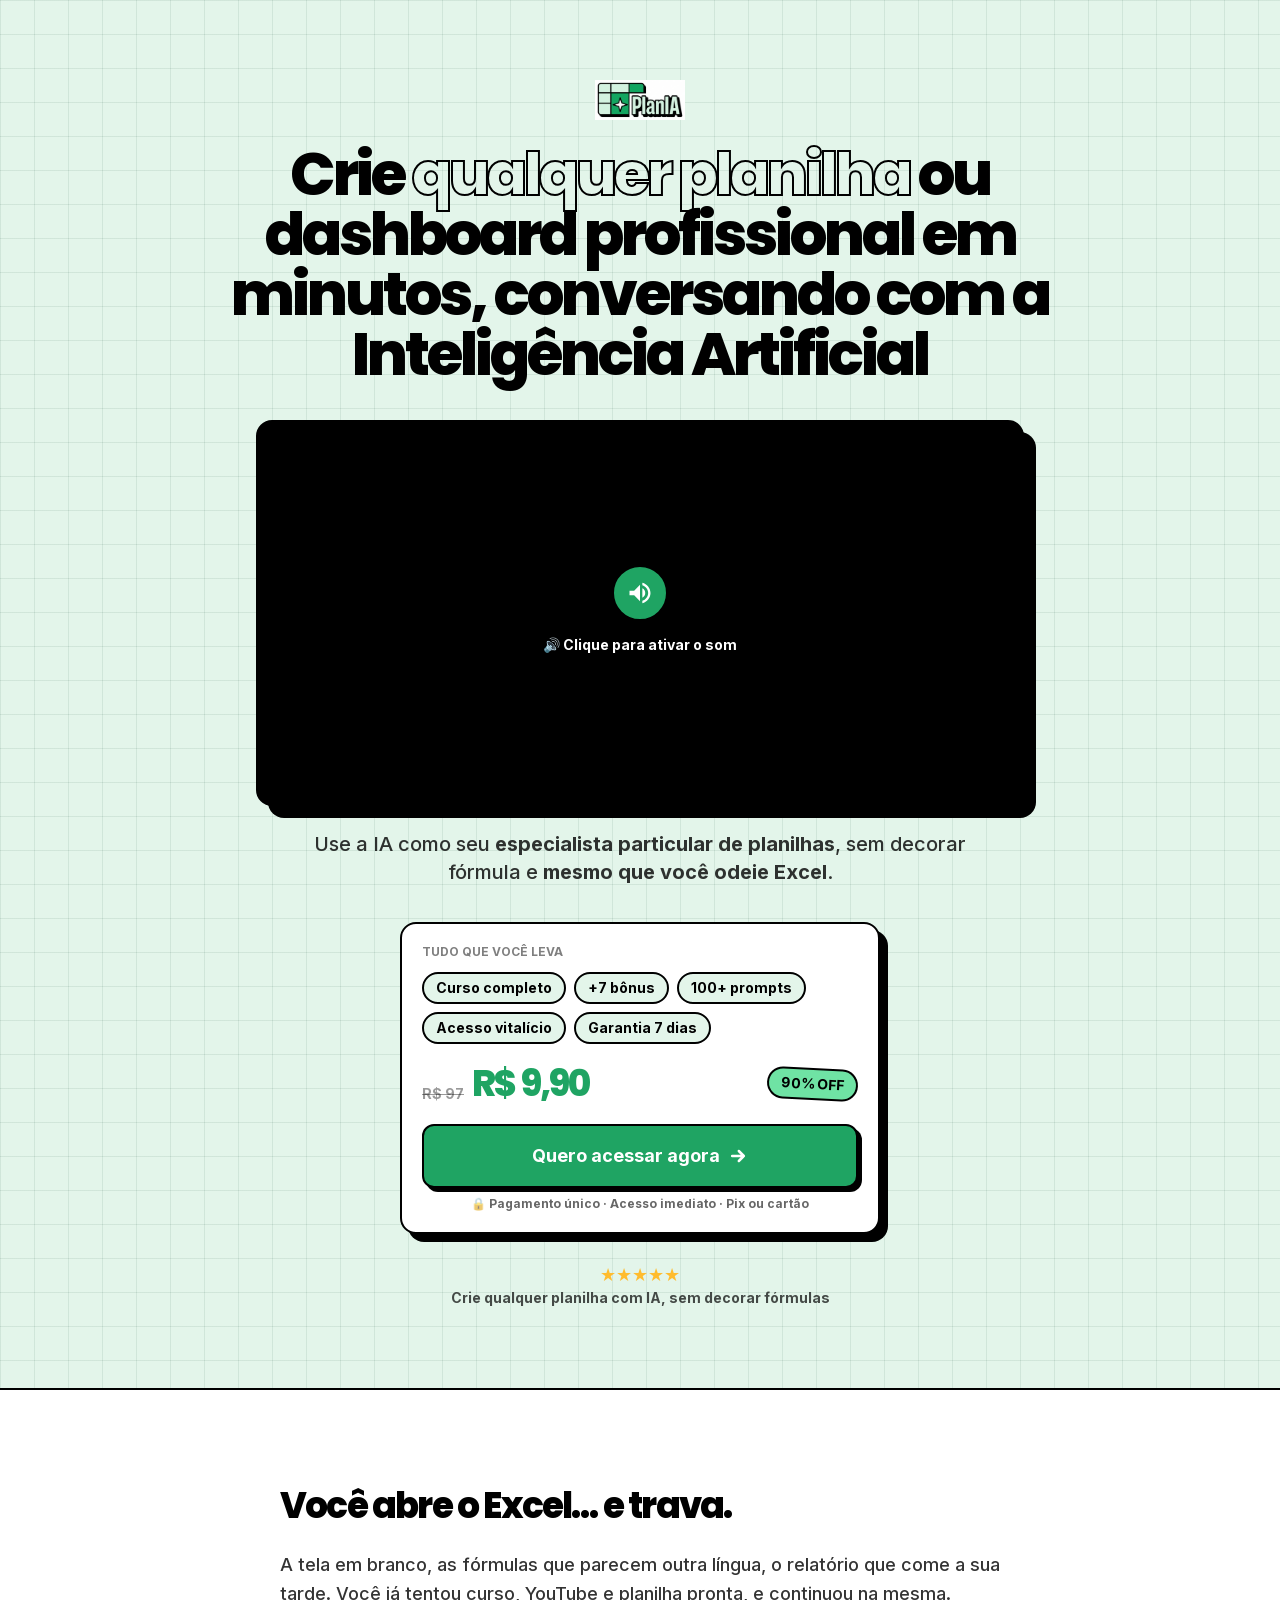
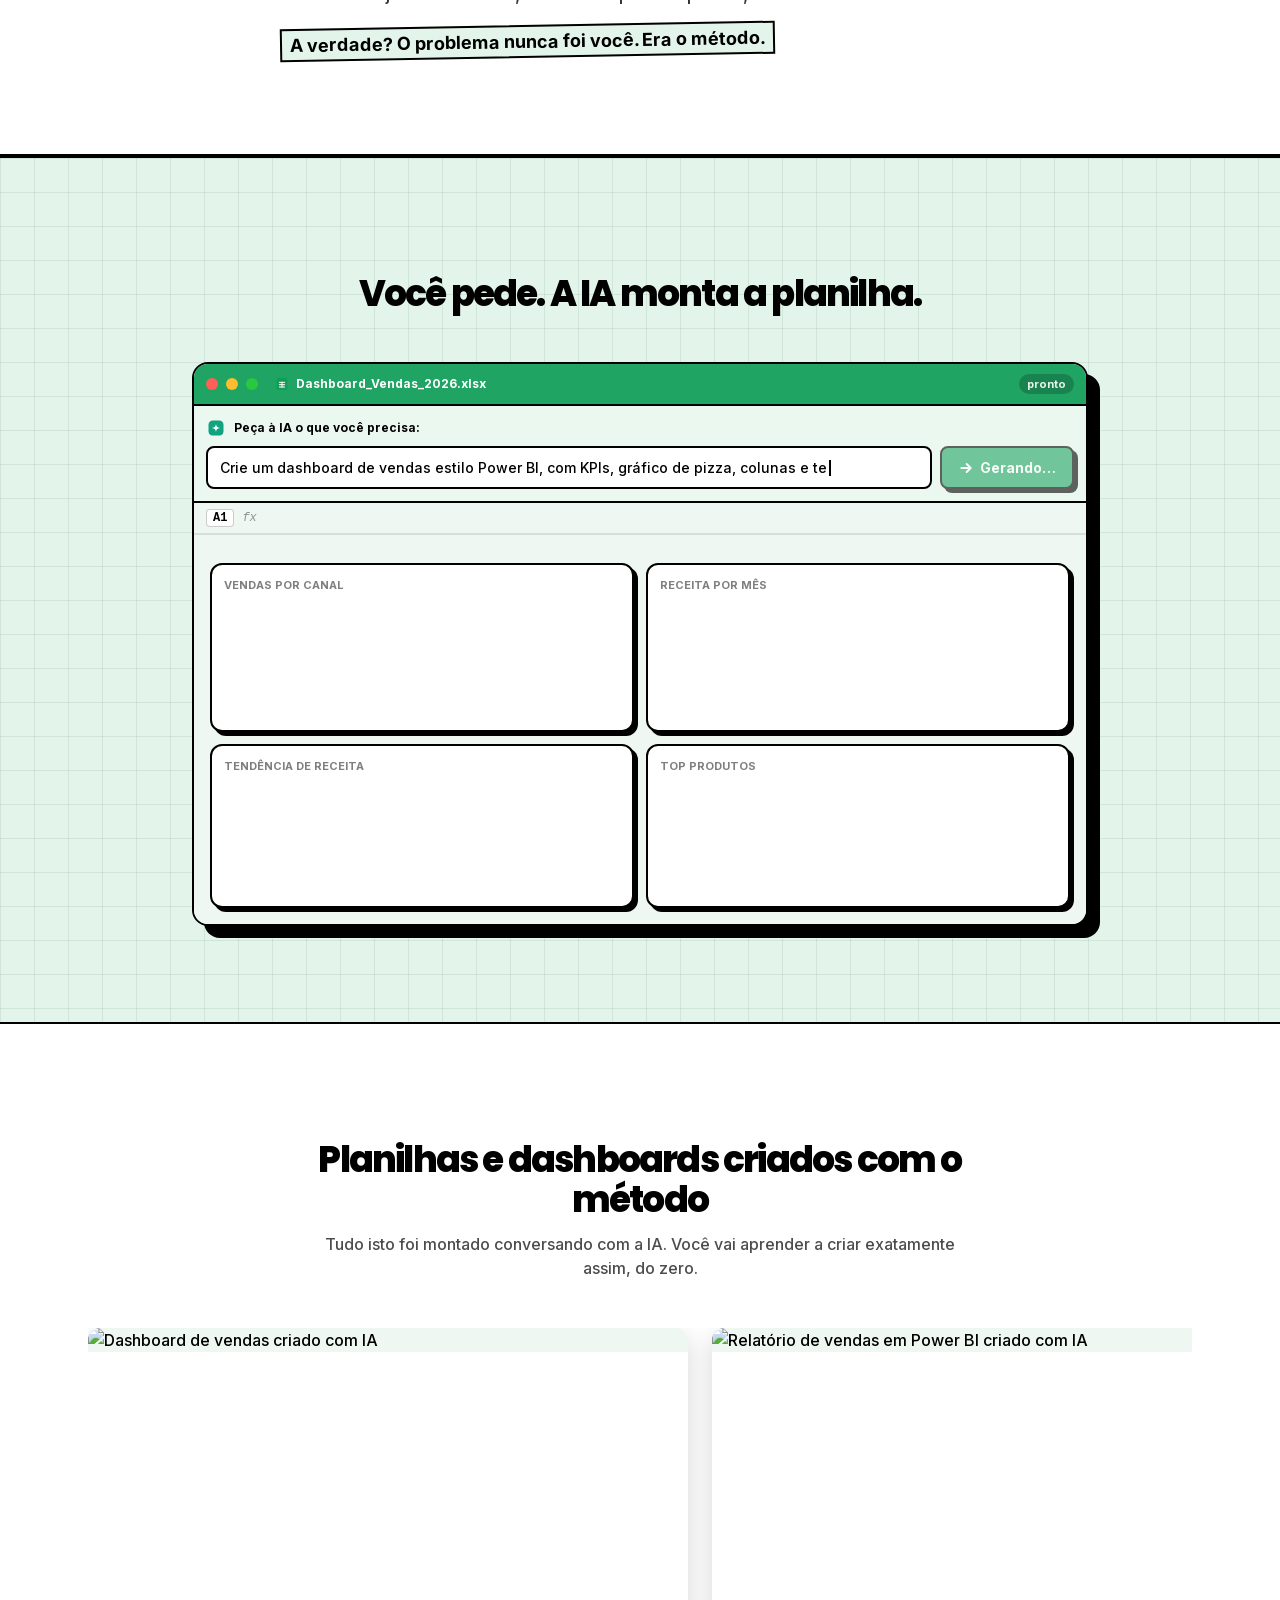
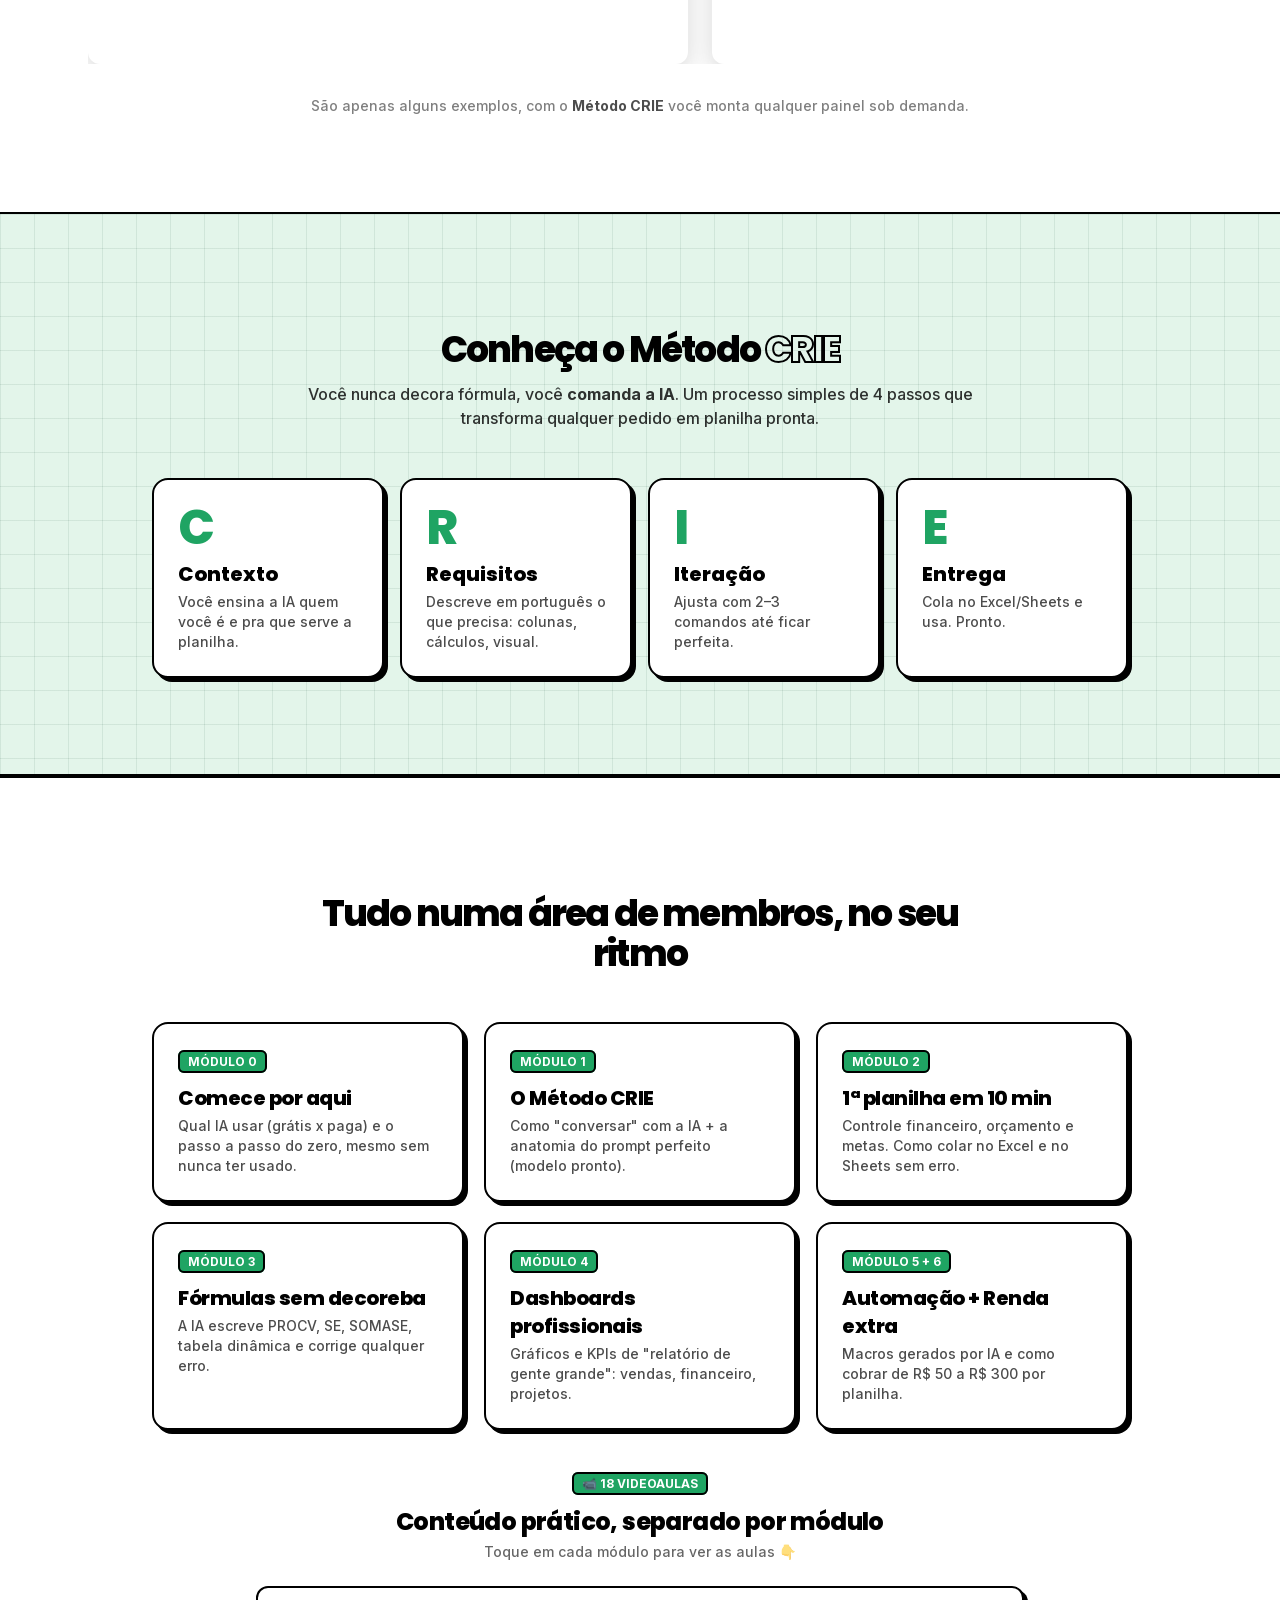
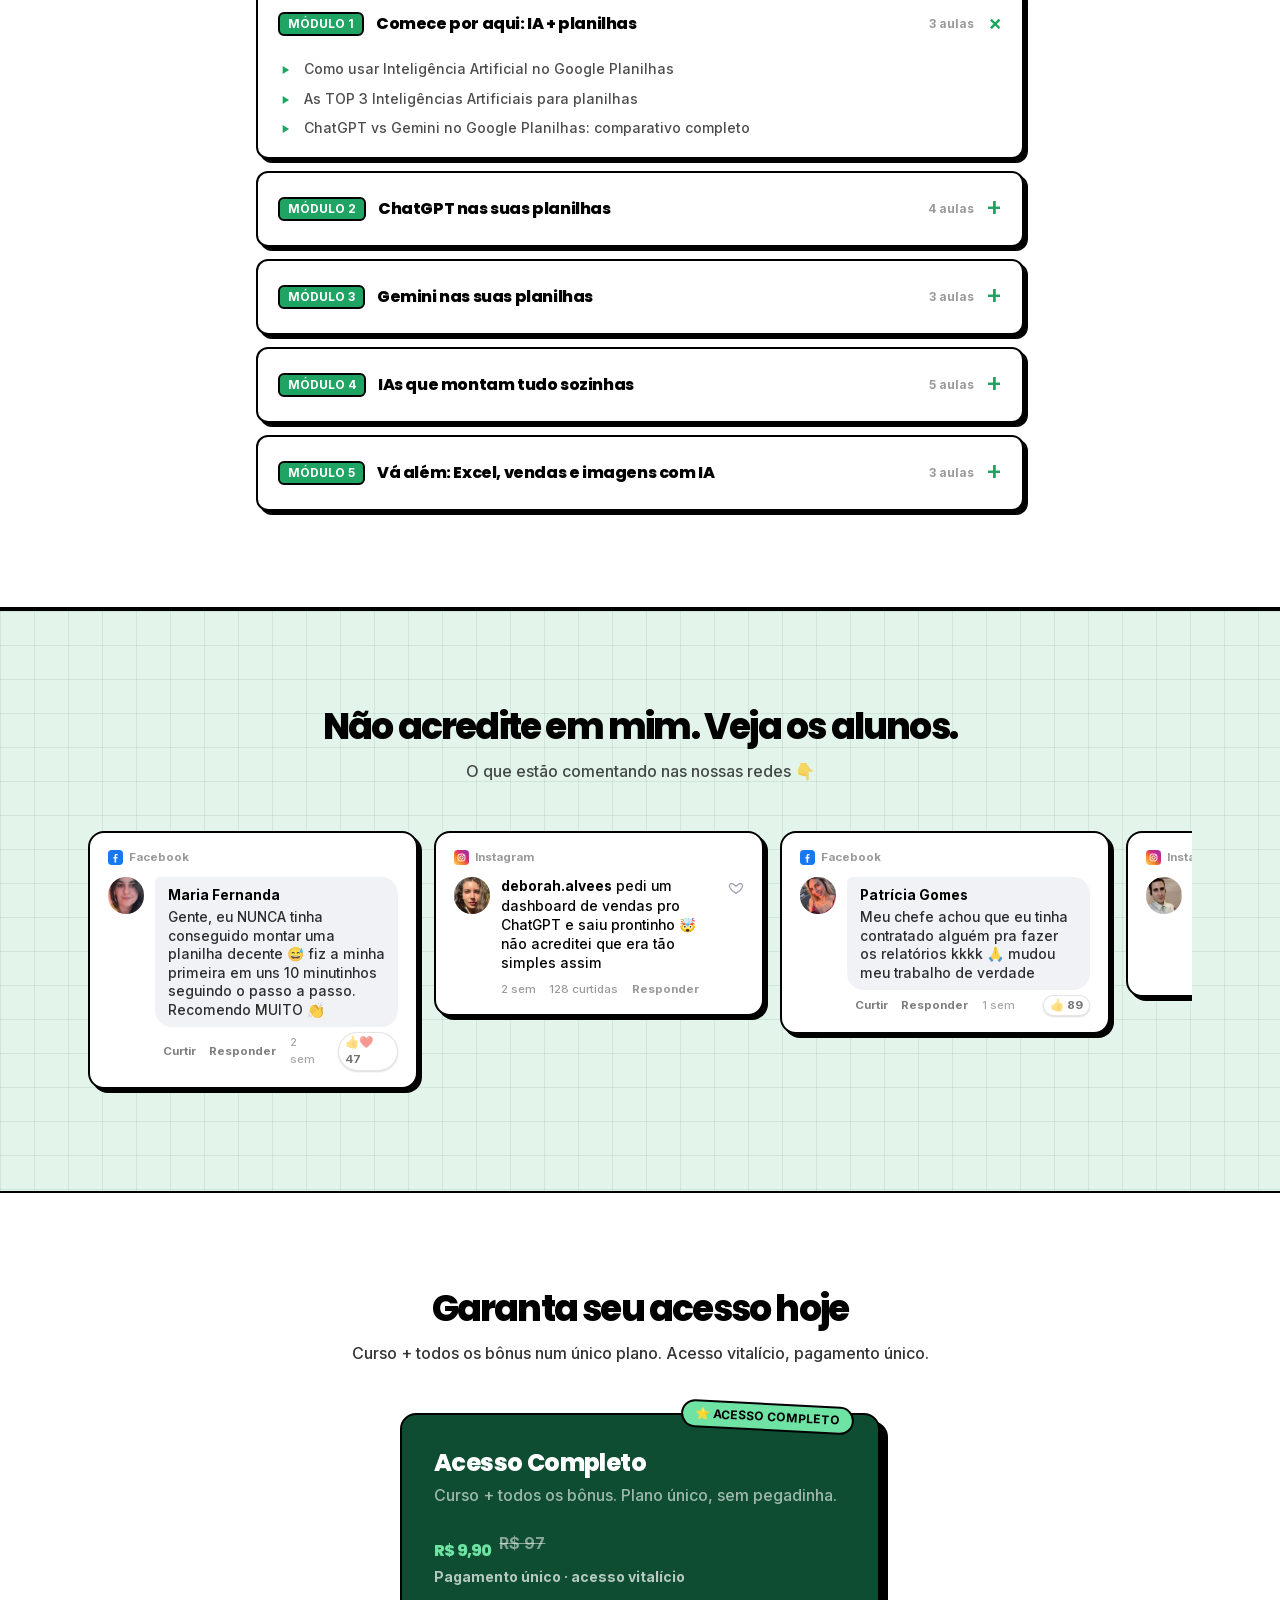
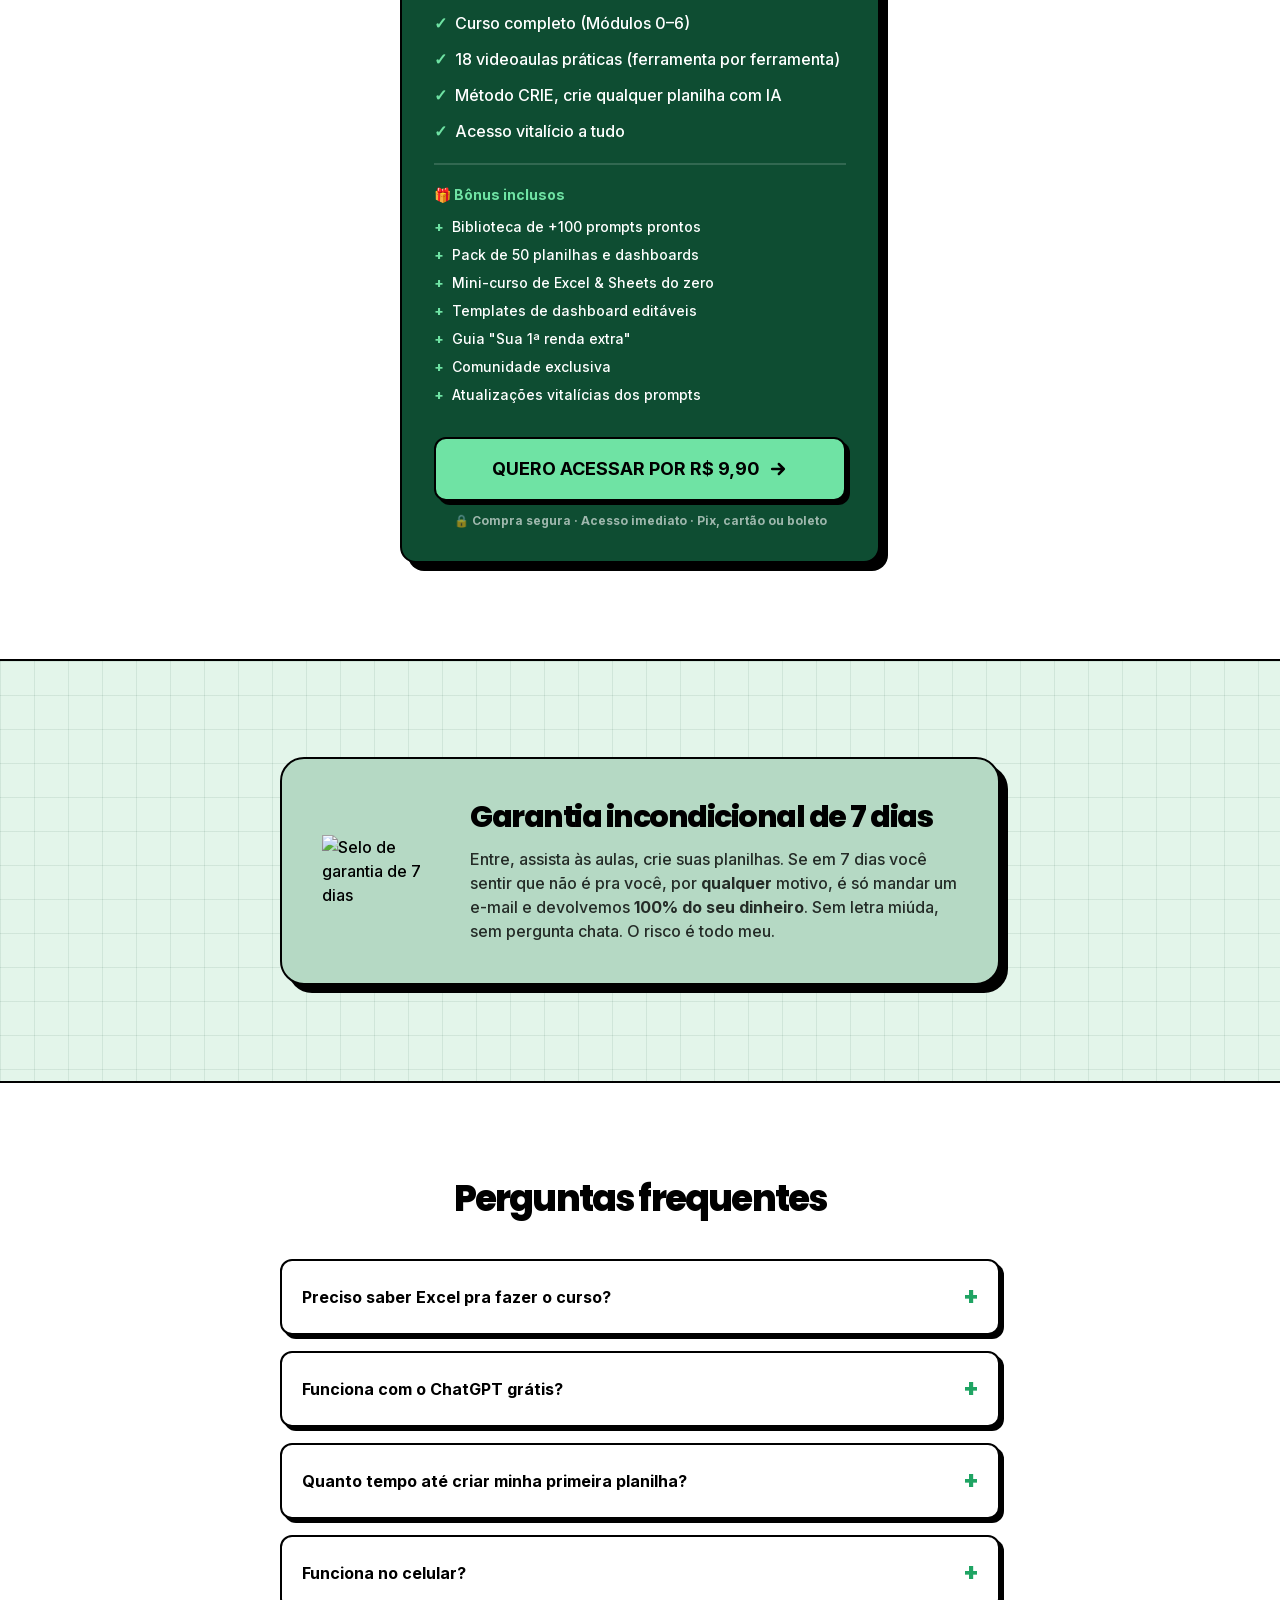
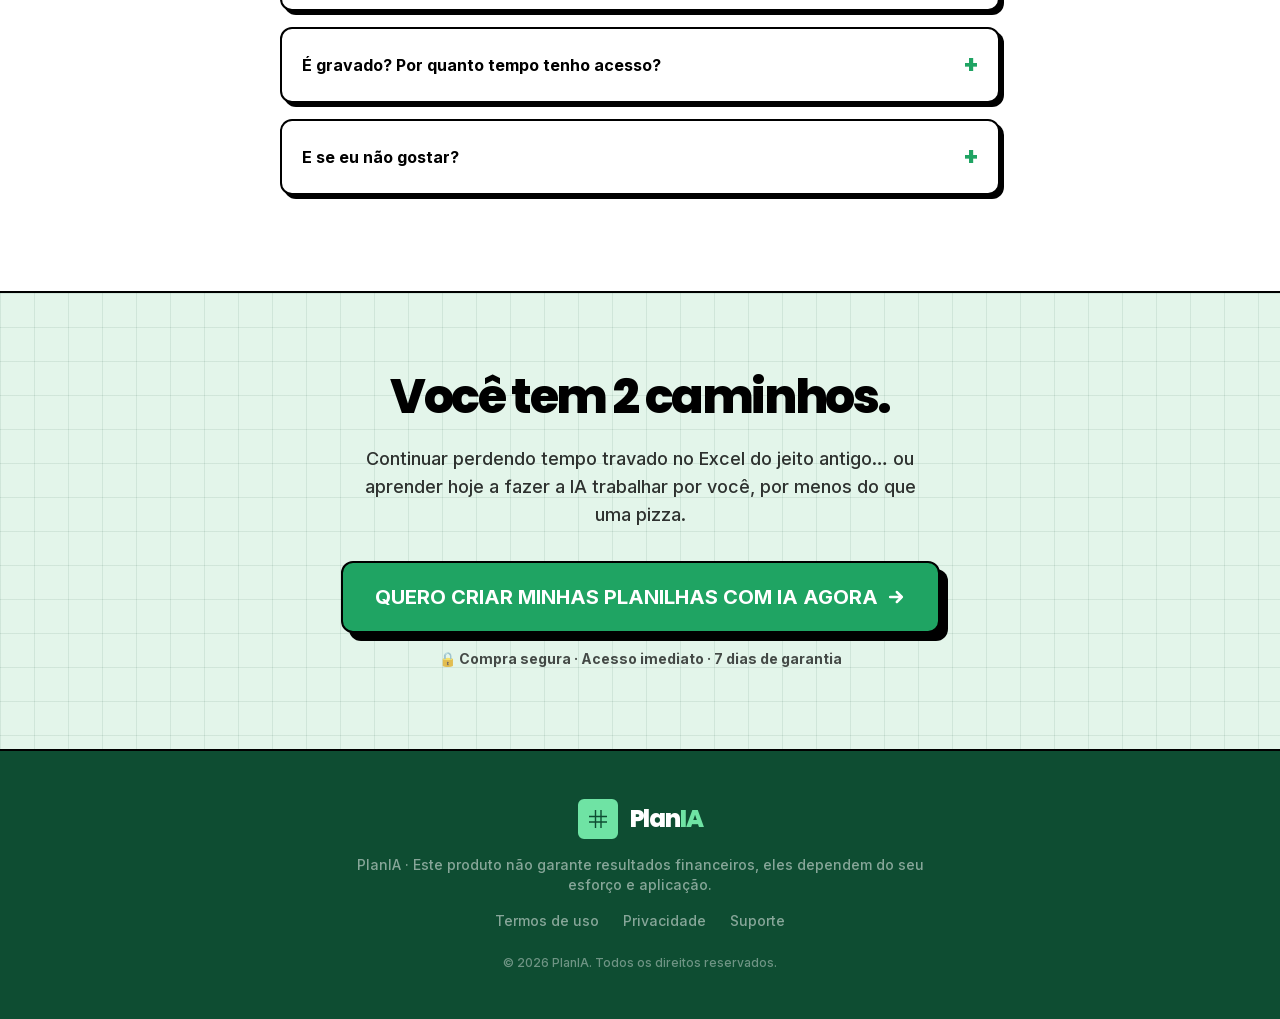
==== commit 700c21fe: "Atualiza checkouts para a Wiapy (planos R$ 9,90 e R$ 19,90) Co-Authored-By: Claude Opus 4.8 <noreply" ====
--- a/pagina-de-vendas.html
+++ b/pagina-de-vendas.html
@@ -180,15 +180,36 @@
         Crie <span class="text-stroke">qualquer planilha</span> ou dashboard profissional em minutos, conversando com a Inteligência Artificial
       </h1>
 
-      <!-- Vídeo principal do hero (mini VSL) -->
+      <!-- Vídeo principal do hero (mini VSL, autoplay mudo + clique p/ som) -->
       <div class="mt-9 max-w-3xl mx-auto">
         <div class="relative bg-black border-2 border-black rounded-2xl shadow-hard-lg overflow-hidden">
-          <video class="w-full block" controls playsinline preload="metadata" poster="imagens/hero-planilha-ia.png">
+          <video id="vsl" class="w-full block" autoplay muted loop playsinline preload="auto" poster="imagens/hero-planilha-ia.jpg">
             <source src="imagens/planilhasminivsl.mp4" type="video/mp4" />
             Seu navegador não suporta vídeo. <a href="imagens/planilhasminivsl.mp4">Baixe aqui</a>.
           </video>
-        </div>
-      </div>
+          <button id="vsl-unmute" type="button" aria-label="Ativar som" class="absolute inset-0 flex flex-col items-center justify-center gap-2 bg-black/30 text-white cursor-pointer">
+            <span class="grid place-items-center w-14 h-14 bg-brand-green border-2 border-black rounded-full shadow-hard-sm">
+              <svg viewBox="0 0 24 24" class="w-7 h-7" fill="#fff"><path d="M3 10v4h4l5 5V5L7 10H3zm13.5 2a4.5 4.5 0 0 0-2.5-4v8a4.5 4.5 0 0 0 2.5-4zM14 3.2v2.1c2.9.9 5 3.6 5 6.7s-2.1 5.8-5 6.7v2.1c4-1 7-4.6 7-8.8s-3-7.8-7-8.8z"/></svg>
+            </span>
+            <span class="font-bold text-sm border-2 border-black rounded-full px-3 py-1" style="background:rgba(0,0,0,.65)">🔊 Clique para ativar o som</span>
+          </button>
+        </div>
+      </div>
+      <script>
+        (function(){
+          var v=document.getElementById('vsl'), b=document.getElementById('vsl-unmute');
+          if(!v||!b) return;
+          function ativarSom(){
+            v.muted=false; v.loop=false;
+            try{ v.currentTime=0; }catch(e){}
+            v.controls=true;
+            var p=v.play(); if(p&&p.catch) p.catch(function(){});
+            b.style.display='none';
+          }
+          b.addEventListener('click', ativarSom);
+          var ap=v.play(); if(ap&&ap.catch) ap.catch(function(){});  // tenta o autoplay mudo
+        })();
+      </script>
 
       <p class="mt-6 max-w-2xl mx-auto text-lg sm:text-xl font-medium text-black/80">
         Use a IA como seu <strong>especialista particular de planilhas</strong>, sem decorar fórmula e <strong>mesmo que você odeie Excel</strong>.
@@ -545,11 +566,11 @@
         <div id="ex-track" class="ex-track">
 
         <figure class="ex-card">
-          <img src="planilhas%20exemplos/dashvendas.png" alt="Dashboard de vendas criado com IA" loading="lazy" class="w-full block bg-soft" />
+          <img src="planilhas%20exemplos/dashvendas.jpg" alt="Dashboard de vendas criado com IA" loading="lazy" class="w-full block bg-soft" />
         </figure>
 
         <figure class="ex-card">
-          <img src="planilhas%20exemplos/1_vMTpFA_OLXgFI3Gih77sxg.png" alt="Relatório de vendas em Power BI criado com IA" loading="lazy" class="w-full block bg-soft" />
+          <img src="planilhas%20exemplos/1_vMTpFA_OLXgFI3Gih77sxg.jpg" alt="Relatório de vendas em Power BI criado com IA" loading="lazy" class="w-full block bg-soft" />
         </figure>
 
         <figure class="ex-card">
@@ -557,15 +578,15 @@
         </figure>
 
         <figure class="ex-card">
-          <img src="planilhas%20exemplos/2020-03-24-16_52_41-Dashboard-SAC-Dark-Power-BI-Desktop-1024x575.png" alt="Dashboard de atendimento (SAC) criado com IA" loading="lazy" class="w-full block bg-soft" />
+          <img src="planilhas%20exemplos/2020-03-24-16_52_41-Dashboard-SAC-Dark-Power-BI-Desktop-1024x575.jpg" alt="Dashboard de atendimento (SAC) criado com IA" loading="lazy" class="w-full block bg-soft" />
         </figure>
 
         <figure class="ex-card">
-          <img src="planilhas%20exemplos/260120221643174101cursodepowerbiparaempresas.png" alt="Painel gerencial empresarial criado com IA" loading="lazy" class="w-full block bg-soft" />
+          <img src="planilhas%20exemplos/260120221643174101cursodepowerbiparaempresas.jpg" alt="Painel gerencial empresarial criado com IA" loading="lazy" class="w-full block bg-soft" />
         </figure>
 
         <figure class="ex-card">
-          <img src="planilhas%20exemplos/DASHBOARD-1-1024x575.png" alt="Dashboard de indicadores (KPIs) criado com IA" loading="lazy" class="w-full block bg-soft" />
+          <img src="planilhas%20exemplos/DASHBOARD-1-1024x575.jpg" alt="Dashboard de indicadores (KPIs) criado com IA" loading="lazy" class="w-full block bg-soft" />
         </figure>
 
         <figure class="ex-card">
@@ -707,6 +728,96 @@
           <span class="text-xs font-bold bg-brand-green text-white border-2 border-black rounded-md px-2 py-0.5">MÓDULO 5 + 6</span>
           <h3 class="mt-3 font-heading font-extrabold text-xl tracking-tight">Automação + Renda extra</h3>
           <p class="mt-1 font-medium text-black/70 text-sm">Macros gerados por IA e como cobrar de R$ 50 a R$ 300 por planilha.</p>
+        </div>
+      </div>
+
+      <!-- ===== 18 VIDEOAULAS (sanfona por módulo) ===== -->
+      <div class="mt-10 max-w-3xl mx-auto">
+        <div class="text-center">
+          <span class="text-xs font-bold bg-brand-green text-white border-2 border-black rounded-md px-2 py-0.5">📹 18 VIDEOAULAS</span>
+          <h3 class="mt-3 font-heading font-extrabold text-2xl tracking-tight">Conteúdo prático, separado por módulo</h3>
+          <p class="mt-1 font-medium text-black/60 text-sm">Toque em cada módulo para ver as aulas 👇</p>
+        </div>
+        <div class="mt-6 flex flex-col gap-3">
+
+          <details class="faq-item group bg-white border-2 border-black rounded-xl shadow-hard-sm overflow-hidden" open>
+            <summary class="flex items-center justify-between gap-3 p-5 cursor-pointer list-none">
+              <span class="flex items-center gap-3">
+                <span class="text-xs font-bold bg-brand-green text-white border-2 border-black rounded-md px-2 py-0.5 shrink-0">MÓDULO 1</span>
+                <span class="font-heading font-extrabold tracking-tight leading-tight">Comece por aqui: IA + planilhas</span>
+              </span>
+              <span class="flex items-center gap-3 shrink-0"><span class="text-xs font-bold text-black/40">3 aulas</span><span class="faq-plus text-2xl font-heading text-brand-green">+</span></span>
+            </summary>
+            <ul class="px-5 pb-5 flex flex-col gap-3">
+              <li class="flex items-start gap-3"><svg class="shrink-0" style="margin-top:3px" width="14" height="14" viewBox="0 0 24 24" fill="#1FA463"><path d="M8 5v14l11-7z"/></svg><span class="text-sm font-medium text-black/70 leading-tight">Como usar Inteligência Artificial no Google Planilhas</span></li>
+              <li class="flex items-start gap-3"><svg class="shrink-0" style="margin-top:3px" width="14" height="14" viewBox="0 0 24 24" fill="#1FA463"><path d="M8 5v14l11-7z"/></svg><span class="text-sm font-medium text-black/70 leading-tight">As TOP 3 Inteligências Artificiais para planilhas</span></li>
+              <li class="flex items-start gap-3"><svg class="shrink-0" style="margin-top:3px" width="14" height="14" viewBox="0 0 24 24" fill="#1FA463"><path d="M8 5v14l11-7z"/></svg><span class="text-sm font-medium text-black/70 leading-tight">ChatGPT vs Gemini no Google Planilhas: comparativo completo</span></li>
+            </ul>
+          </details>
+
+          <details class="faq-item group bg-white border-2 border-black rounded-xl shadow-hard-sm overflow-hidden">
+            <summary class="flex items-center justify-between gap-3 p-5 cursor-pointer list-none">
+              <span class="flex items-center gap-3">
+                <span class="text-xs font-bold bg-brand-green text-white border-2 border-black rounded-md px-2 py-0.5 shrink-0">MÓDULO 2</span>
+                <span class="font-heading font-extrabold tracking-tight leading-tight">ChatGPT nas suas planilhas</span>
+              </span>
+              <span class="flex items-center gap-3 shrink-0"><span class="text-xs font-bold text-black/40">4 aulas</span><span class="faq-plus text-2xl font-heading text-brand-green">+</span></span>
+            </summary>
+            <ul class="px-5 pb-5 flex flex-col gap-3">
+              <li class="flex items-start gap-3"><svg class="shrink-0" style="margin-top:3px" width="14" height="14" viewBox="0 0 24 24" fill="#1FA463"><path d="M8 5v14l11-7z"/></svg><span class="text-sm font-medium text-black/70 leading-tight">Use o ChatGPT dentro do Google Sheets</span></li>
+              <li class="flex items-start gap-3"><svg class="shrink-0" style="margin-top:3px" width="14" height="14" viewBox="0 0 24 24" fill="#1FA463"><path d="M8 5v14l11-7z"/></svg><span class="text-sm font-medium text-black/70 leading-tight">Use o ChatGPT no Google Planilhas com uma extensão</span></li>
+              <li class="flex items-start gap-3"><svg class="shrink-0" style="margin-top:3px" width="14" height="14" viewBox="0 0 24 24" fill="#1FA463"><path d="M8 5v14l11-7z"/></svg><span class="text-sm font-medium text-black/70 leading-tight">IA e planilhas: conheça a SheetGPT (Planilhas + ChatGPT)</span></li>
+              <li class="flex items-start gap-3"><svg class="shrink-0" style="margin-top:3px" width="14" height="14" viewBox="0 0 24 24" fill="#1FA463"><path d="M8 5v14l11-7z"/></svg><span class="text-sm font-medium text-black/70 leading-tight">Domine a automação com ChatGPT e Google Planilhas</span></li>
+            </ul>
+          </details>
+
+          <details class="faq-item group bg-white border-2 border-black rounded-xl shadow-hard-sm overflow-hidden">
+            <summary class="flex items-center justify-between gap-3 p-5 cursor-pointer list-none">
+              <span class="flex items-center gap-3">
+                <span class="text-xs font-bold bg-brand-green text-white border-2 border-black rounded-md px-2 py-0.5 shrink-0">MÓDULO 3</span>
+                <span class="font-heading font-extrabold tracking-tight leading-tight">Gemini nas suas planilhas</span>
+              </span>
+              <span class="flex items-center gap-3 shrink-0"><span class="text-xs font-bold text-black/40">3 aulas</span><span class="faq-plus text-2xl font-heading text-brand-green">+</span></span>
+            </summary>
+            <ul class="px-5 pb-5 flex flex-col gap-3">
+              <li class="flex items-start gap-3"><svg class="shrink-0" style="margin-top:3px" width="14" height="14" viewBox="0 0 24 24" fill="#1FA463"><path d="M8 5v14l11-7z"/></svg><span class="text-sm font-medium text-black/70 leading-tight">Aprenda a usar o Gemini dentro do Google Planilhas</span></li>
+              <li class="flex items-start gap-3"><svg class="shrink-0" style="margin-top:3px" width="14" height="14" viewBox="0 0 24 24" fill="#1FA463"><path d="M8 5v14l11-7z"/></svg><span class="text-sm font-medium text-black/70 leading-tight">Gemini no Google Planilhas: automatize com IA</span></li>
+              <li class="flex items-start gap-3"><svg class="shrink-0" style="margin-top:3px" width="14" height="14" viewBox="0 0 24 24" fill="#1FA463"><path d="M8 5v14l11-7z"/></svg><span class="text-sm font-medium text-black/70 leading-tight">Gemini criou um dashboard no Google Sheets (Apps Script com IA)</span></li>
+            </ul>
+          </details>
+
+          <details class="faq-item group bg-white border-2 border-black rounded-xl shadow-hard-sm overflow-hidden">
+            <summary class="flex items-center justify-between gap-3 p-5 cursor-pointer list-none">
+              <span class="flex items-center gap-3">
+                <span class="text-xs font-bold bg-brand-green text-white border-2 border-black rounded-md px-2 py-0.5 shrink-0">MÓDULO 4</span>
+                <span class="font-heading font-extrabold tracking-tight leading-tight">IAs que montam tudo sozinhas</span>
+              </span>
+              <span class="flex items-center gap-3 shrink-0"><span class="text-xs font-bold text-black/40">5 aulas</span><span class="faq-plus text-2xl font-heading text-brand-green">+</span></span>
+            </summary>
+            <ul class="px-5 pb-5 flex flex-col gap-3">
+              <li class="flex items-start gap-3"><svg class="shrink-0" style="margin-top:3px" width="14" height="14" viewBox="0 0 24 24" fill="#1FA463"><path d="M8 5v14l11-7z"/></svg><span class="text-sm font-medium text-black/70 leading-tight">A IA que cria dashboards e planilhas sozinha (Genspark)</span></li>
+              <li class="flex items-start gap-3"><svg class="shrink-0" style="margin-top:3px" width="14" height="14" viewBox="0 0 24 24" fill="#1FA463"><path d="M8 5v14l11-7z"/></svg><span class="text-sm font-medium text-black/70 leading-tight">Lovable: a IA que todo usuário de planilhas precisa conhecer</span></li>
+              <li class="flex items-start gap-3"><svg class="shrink-0" style="margin-top:3px" width="14" height="14" viewBox="0 0 24 24" fill="#1FA463"><path d="M8 5v14l11-7z"/></svg><span class="text-sm font-medium text-black/70 leading-tight">Análise de dados com Inteligência Artificial (Julius.AI)</span></li>
+              <li class="flex items-start gap-3"><svg class="shrink-0" style="margin-top:3px" width="14" height="14" viewBox="0 0 24 24" fill="#1FA463"><path d="M8 5v14l11-7z"/></svg><span class="text-sm font-medium text-black/70 leading-tight">O fim do reinado do Excel? Conheça o Rows.com (com IA)</span></li>
+              <li class="flex items-start gap-3"><svg class="shrink-0" style="margin-top:3px" width="14" height="14" viewBox="0 0 24 24" fill="#1FA463"><path d="M8 5v14l11-7z"/></svg><span class="text-sm font-medium text-black/70 leading-tight">Sheet+: inteligência artificial para Excel e Google Planilhas</span></li>
+            </ul>
+          </details>
+
+          <details class="faq-item group bg-white border-2 border-black rounded-xl shadow-hard-sm overflow-hidden">
+            <summary class="flex items-center justify-between gap-3 p-5 cursor-pointer list-none">
+              <span class="flex items-center gap-3">
+                <span class="text-xs font-bold bg-brand-green text-white border-2 border-black rounded-md px-2 py-0.5 shrink-0">MÓDULO 5</span>
+                <span class="font-heading font-extrabold tracking-tight leading-tight">Vá além: Excel, vendas e imagens com IA</span>
+              </span>
+              <span class="flex items-center gap-3 shrink-0"><span class="text-xs font-bold text-black/40">3 aulas</span><span class="faq-plus text-2xl font-heading text-brand-green">+</span></span>
+            </summary>
+            <ul class="px-5 pb-5 flex flex-col gap-3">
+              <li class="flex items-start gap-3"><svg class="shrink-0" style="margin-top:3px" width="14" height="14" viewBox="0 0 24 24" fill="#1FA463"><path d="M8 5v14l11-7z"/></svg><span class="text-sm font-medium text-black/70 leading-tight">Use IA no Google Planilhas e no Excel (Numerous.AI)</span></li>
+              <li class="flex items-start gap-3"><svg class="shrink-0" style="margin-top:3px" width="14" height="14" viewBox="0 0 24 24" fill="#1FA463"><path d="M8 5v14l11-7z"/></svg><span class="text-sm font-medium text-black/70 leading-tight">ChatGPT + Google Planilhas: aumente suas vendas como afiliado</span></li>
+              <li class="flex items-start gap-3"><svg class="shrink-0" style="margin-top:3px" width="14" height="14" viewBox="0 0 24 24" fill="#1FA463"><path d="M8 5v14l11-7z"/></svg><span class="text-sm font-medium text-black/70 leading-tight">Como gerar imagens com IA no Google Planilhas</span></li>
+            </ul>
+          </details>
+
         </div>
       </div>
     </div>
@@ -865,6 +976,7 @@
           <p class="mt-1 text-sm font-bold text-white/70">Pagamento único · acesso vitalício</p>
           <ul class="mt-6 space-y-3 font-medium">
             <li class="flex items-center gap-2"><span class="text-brand-lime font-bold">✓</span> Curso completo (Módulos 0–6)</li>
+            <li class="flex items-center gap-2"><span class="text-brand-lime font-bold">✓</span> 18 videoaulas práticas (ferramenta por ferramenta)</li>
             <li class="flex items-center gap-2"><span class="text-brand-lime font-bold">✓</span> Método CRIE, crie qualquer planilha com IA</li>
             <li class="flex items-center gap-2"><span class="text-brand-lime font-bold">✓</span> Acesso vitalício a tudo</li>
           </ul>
@@ -987,6 +1099,7 @@
         </div>
         <ul class="offer-list">
           <li>Curso completo (Módulos 0 a 6)</li>
+          <li>18 videoaulas práticas</li>
           <li>Método CRIE</li>
           <li>Acesso vitalício</li>
         </ul>
@@ -1019,8 +1132,8 @@
 
   <script>
     // Configure os DOIS links de checkout (cada um com o preço certo):
-    var CHECKOUT_COMPLETO = 'https://pay.lowify.com.br/checkout?product_id=wtHctd';
-    var CHECKOUT_ESSENCIAL = 'https://pay.lowify.com.br/checkout?product_id=MGkMIl';
+    var CHECKOUT_COMPLETO = 'https://pay.wiapy.com/7pT_6kY88VJ';
+    var CHECKOUT_ESSENCIAL = 'https://pay.wiapy.com/q9obkFG5bE_';
     var selectedPlan = 'complete';
     function selectPlan(plan){
       selectedPlan = plan;
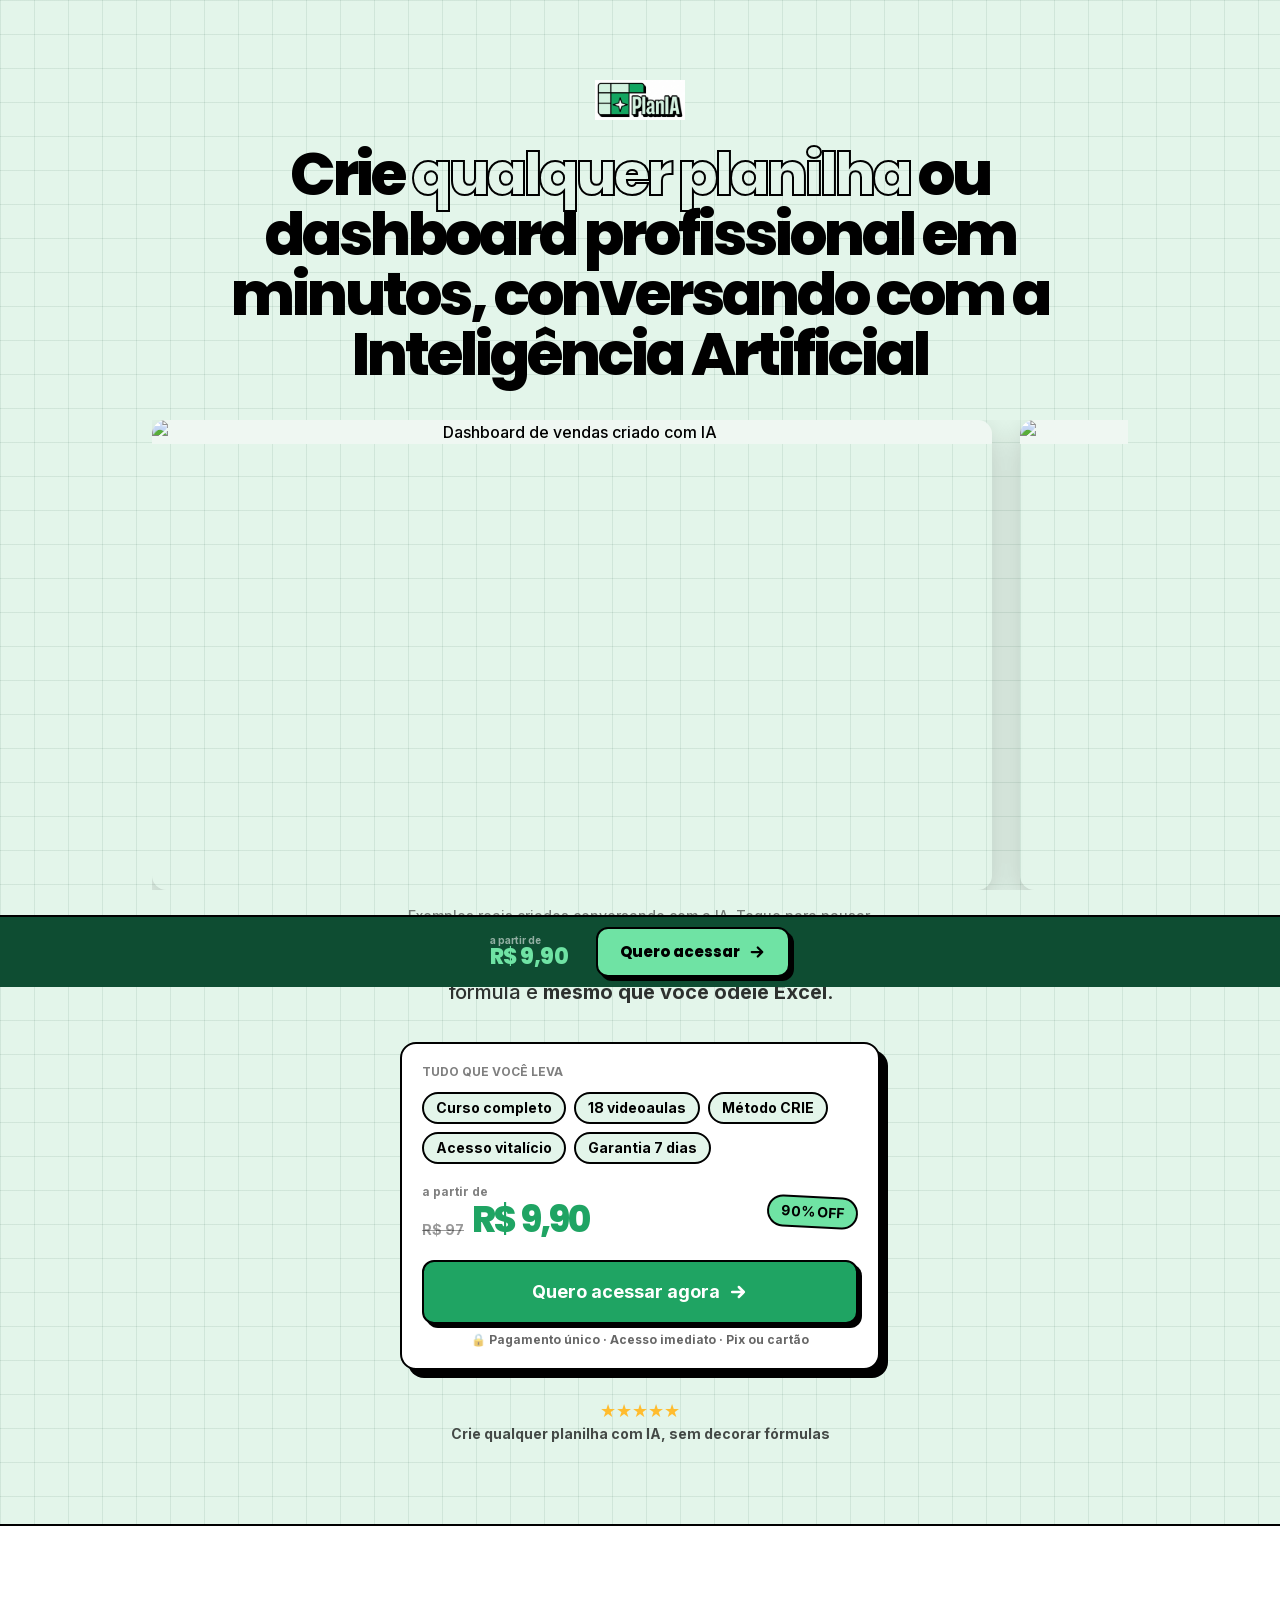
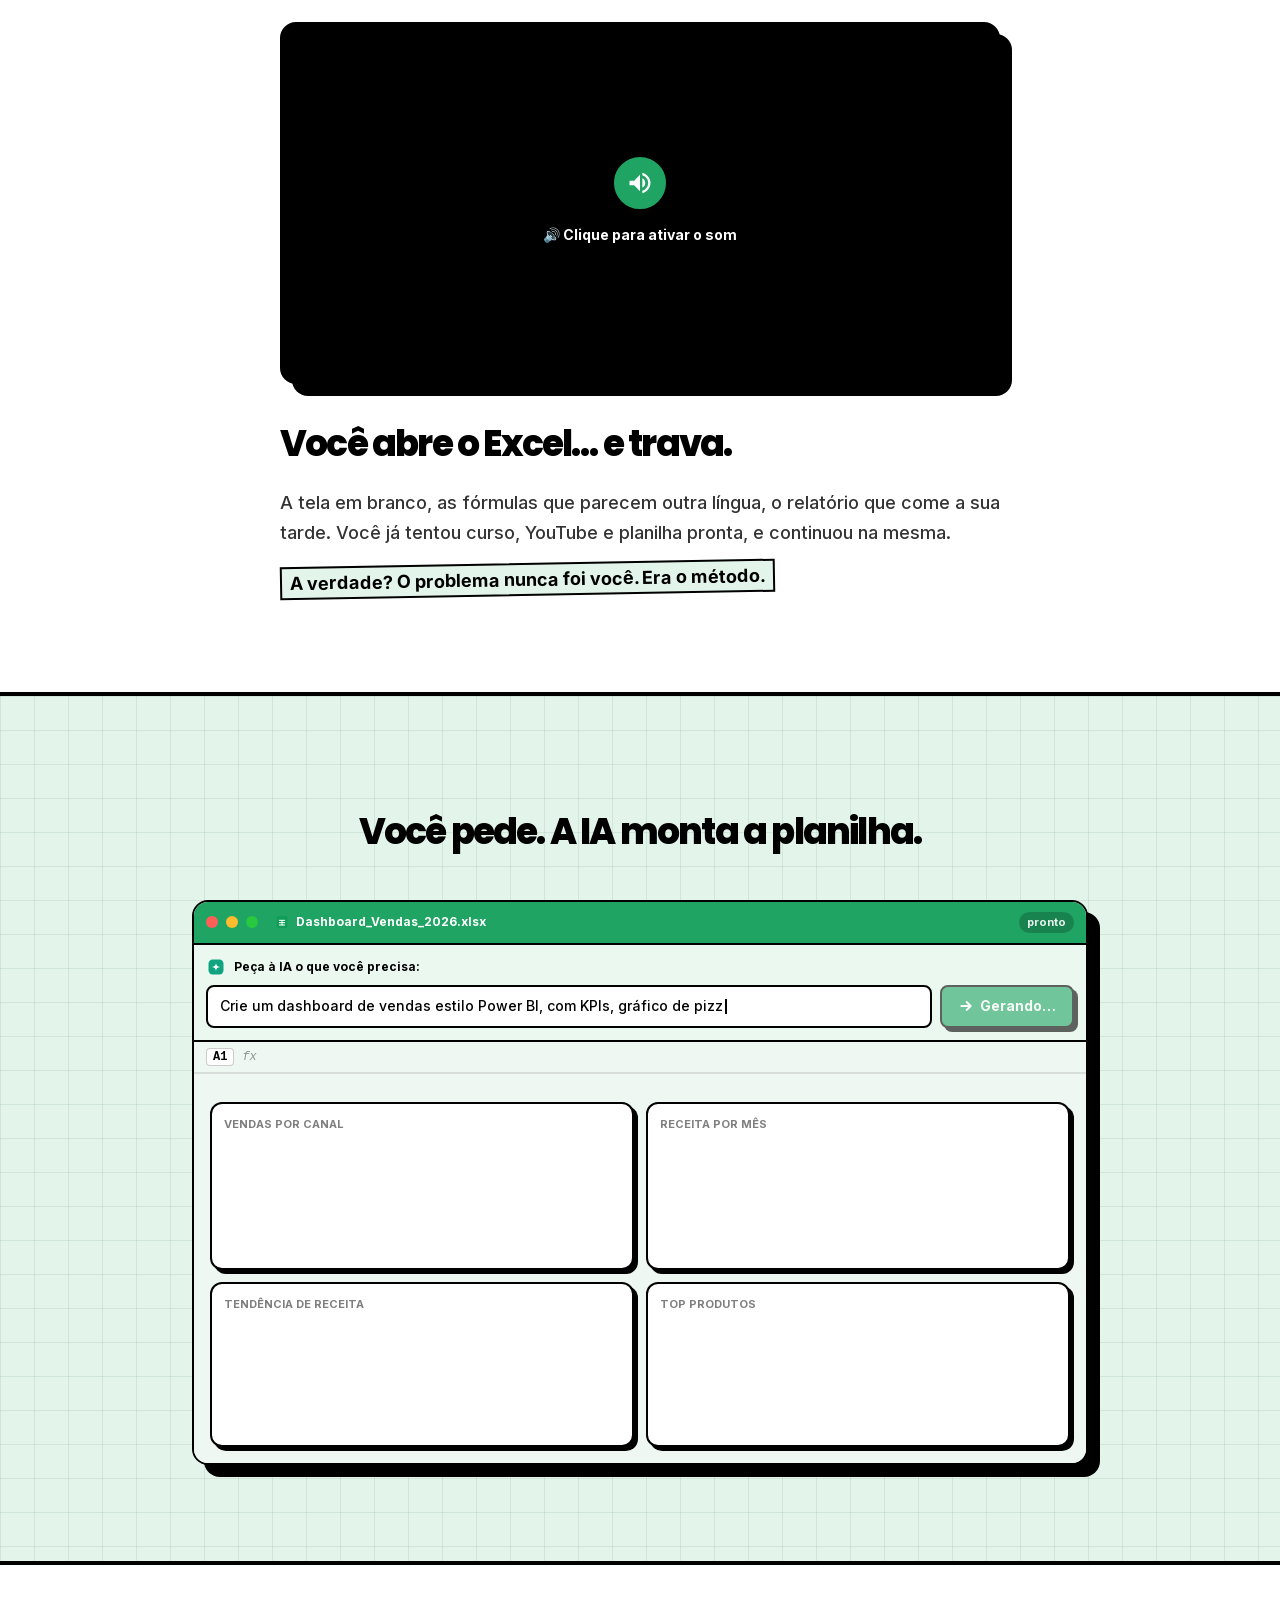
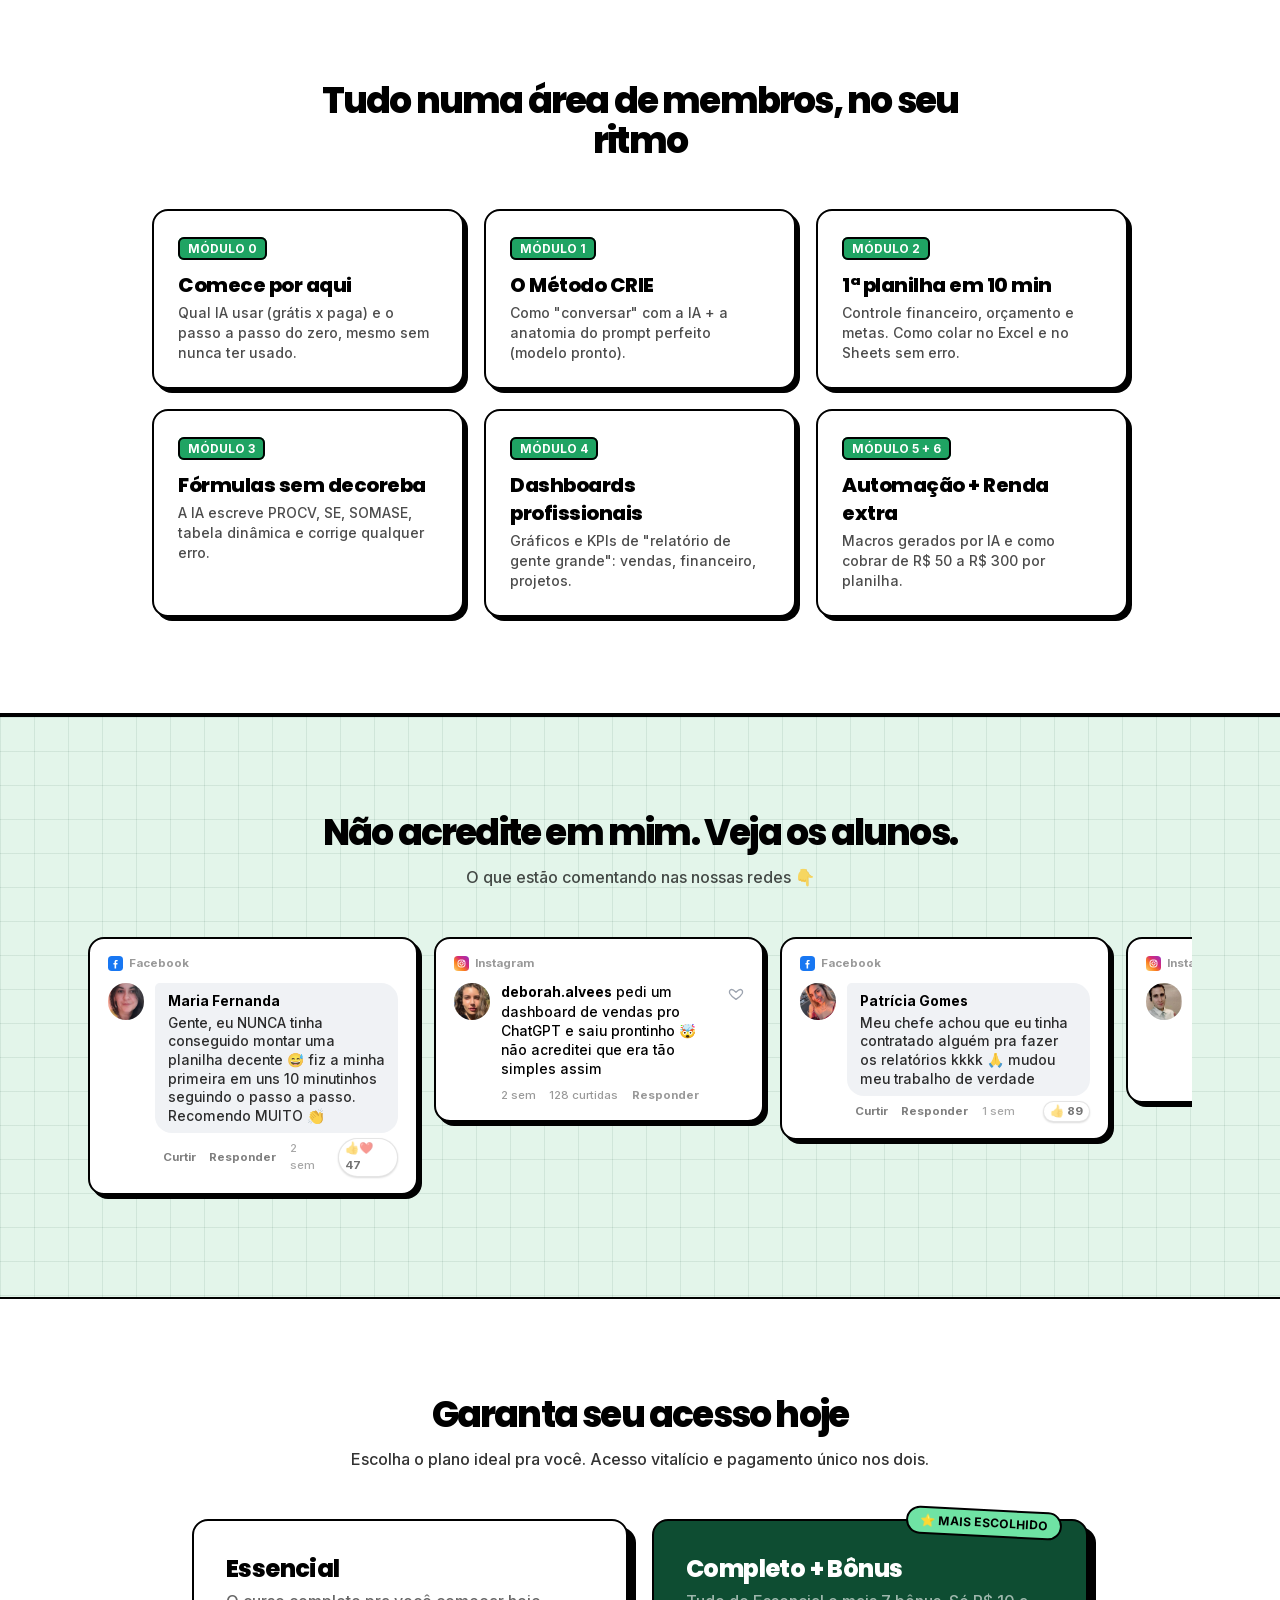
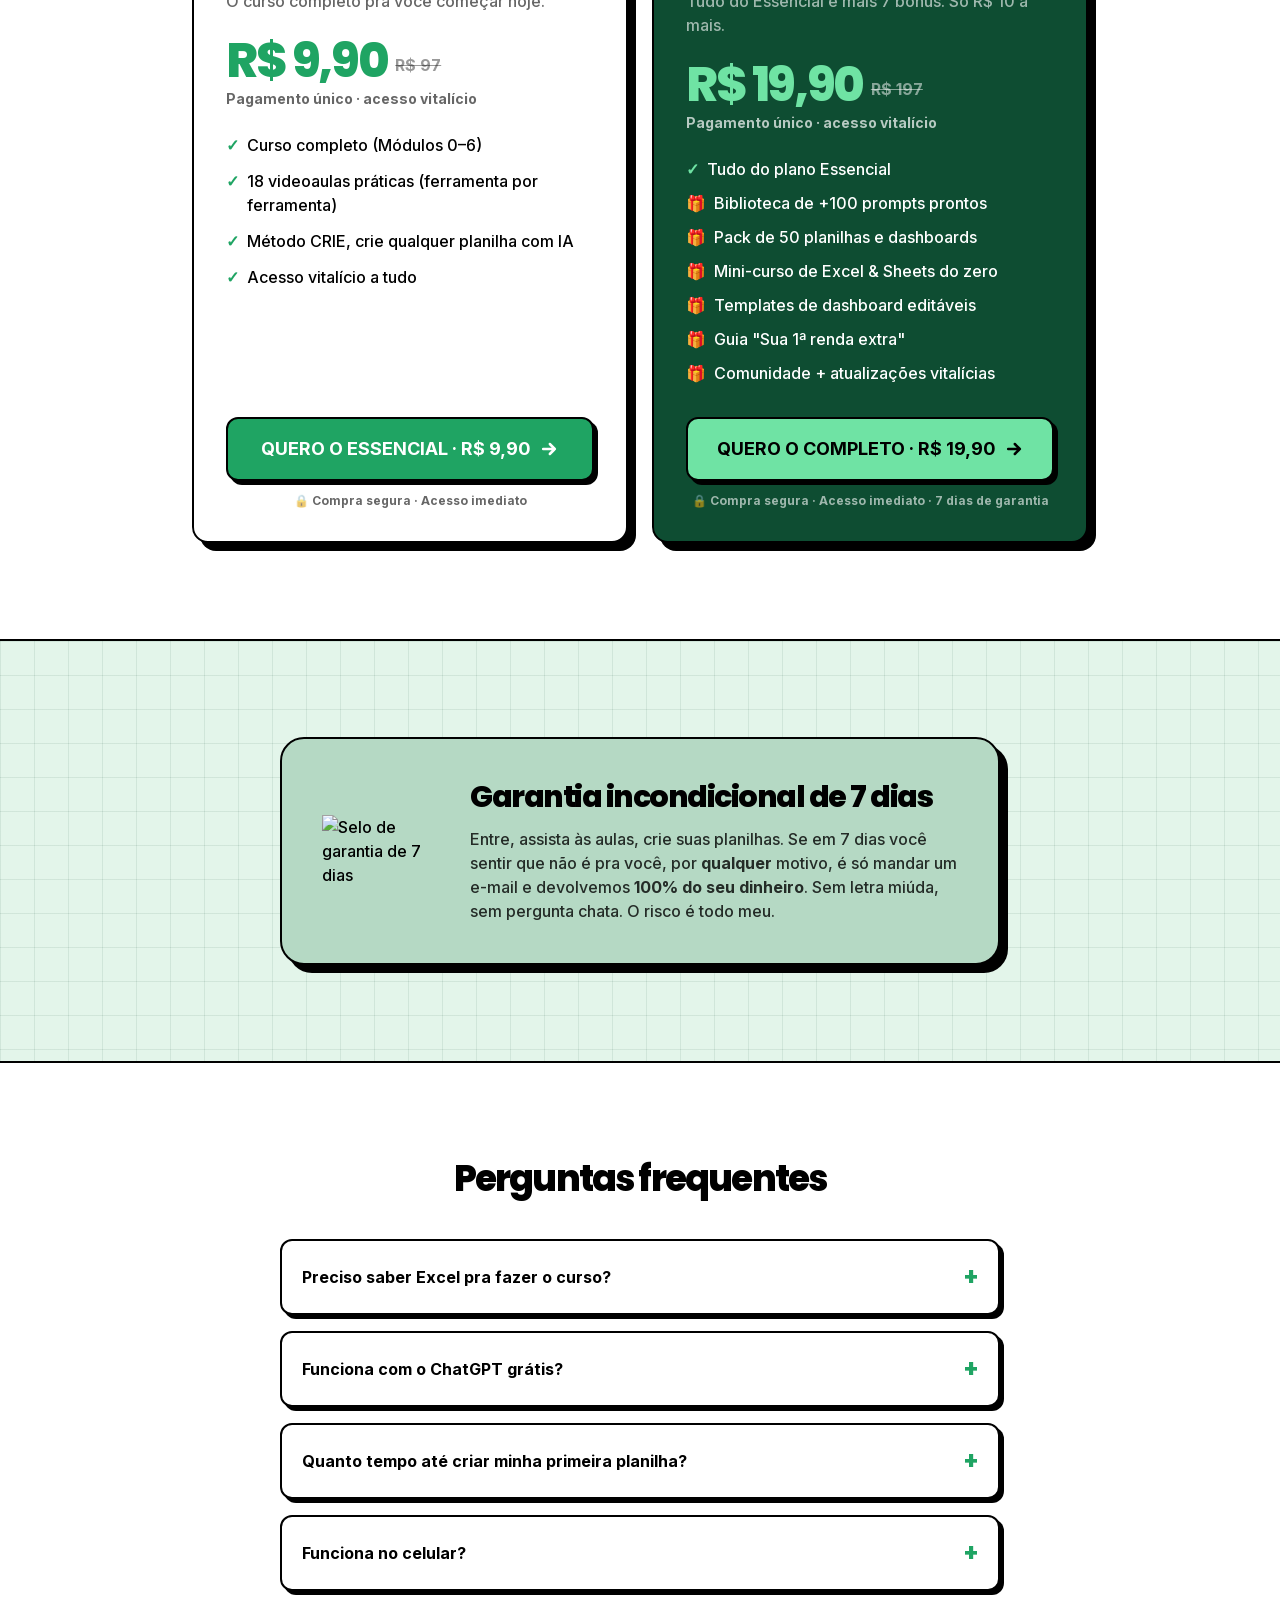
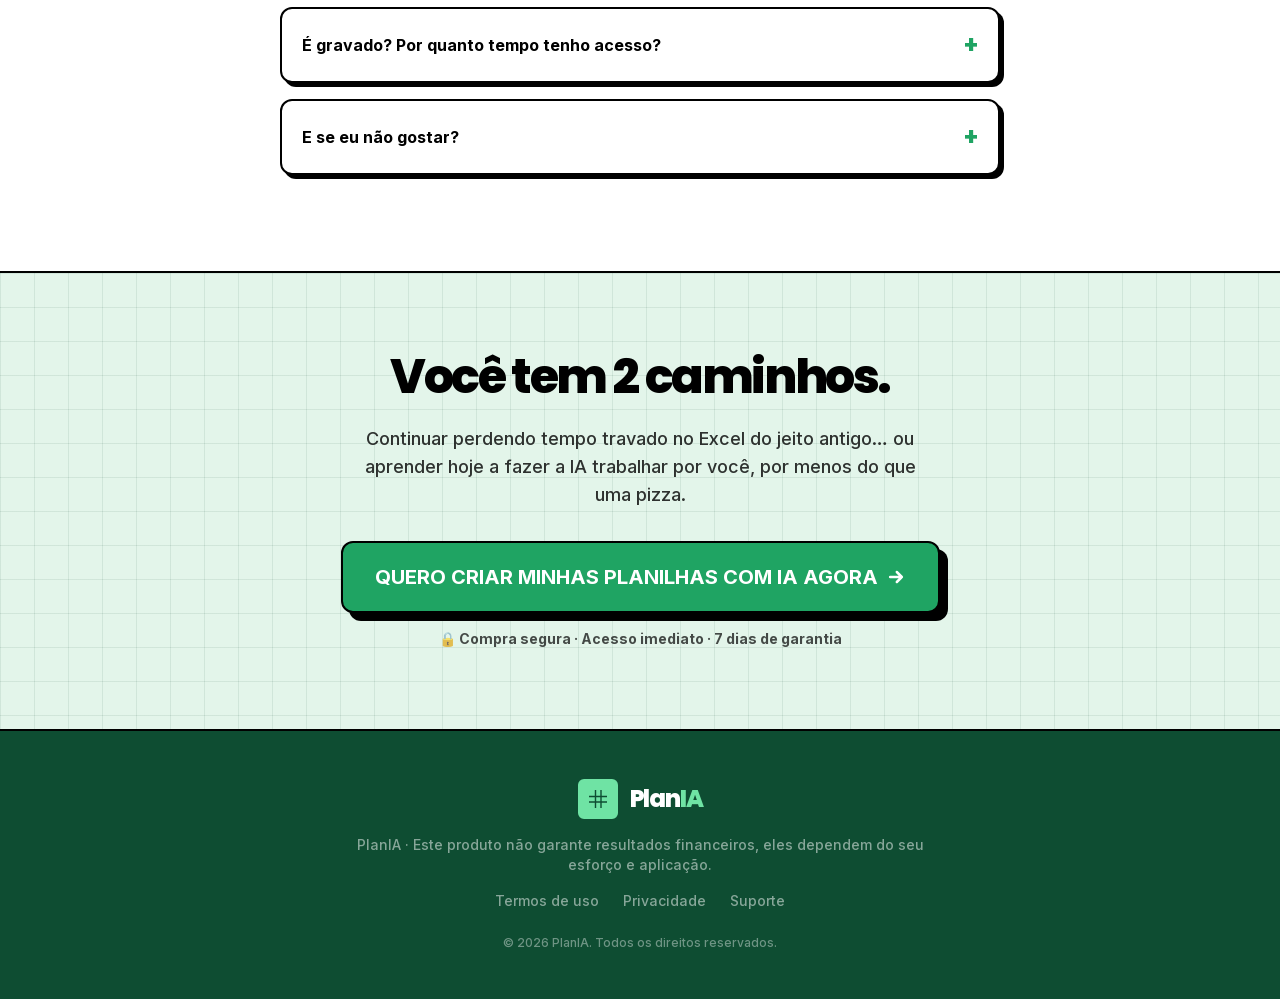
==== commit 2f127b9b: "Adiciona back-redirect com pop-up de saída (Completo por R$ 9,90) Pop-up de última chance acionado p" ====
--- a/pagina-de-vendas.html
+++ b/pagina-de-vendas.html
@@ -108,14 +108,14 @@
     .ig-meta .r { font-weight:700; }
     .ig-heart { margin-left:auto; flex-shrink:0; align-self:flex-start; margin-top:.15rem; }
 
-    /* Carrossel lateral de exemplos (auto + arrastar com mouse/dedo) */
-    .ex-viewport { overflow-x: auto; overflow-y: hidden; cursor: grab; scrollbar-width: none; -webkit-overflow-scrolling: touch; }
-    .ex-viewport::-webkit-scrollbar { display: none; }
-    .ex-viewport.dragging { cursor: grabbing; }
-    .ex-viewport.dragging img { pointer-events: none; }
-    .ex-track { display: flex; width: max-content; }
-    .ex-card { flex: 0 0 auto; width: 600px; max-width: 88vw; margin-right: 1.5rem; border-radius: .75rem; overflow: hidden; box-shadow: 0 8px 24px rgba(0,0,0,.16); }
-    @media (max-width: 640px){ .ex-card { width: 340px; } }
+    /* Carrossel de exemplos: auto-scroll por transform (pausa ao tocar/hover) */
+    .ex-viewport { overflow: hidden; }
+    .ex-track { display: flex; width: max-content; animation: ex-marquee 38s linear infinite; will-change: transform; }
+    .ex-track.paused { animation-play-state: paused; }
+    @keyframes ex-marquee { from { transform: translateX(0); } to { transform: translateX(-50%); } }
+    @media (prefers-reduced-motion: reduce){ .ex-track { animation: none; } }
+    .ex-card { flex: 0 0 auto; width: 840px; max-width: 94vw; margin-right: 1.75rem; border-radius: .9rem; overflow: hidden; box-shadow: 0 12px 32px rgba(0,0,0,.2); }
+    @media (max-width: 640px){ .ex-card { width: 420px; } }
 
     /* No celular, oculta a última linha do dashboard simulado (ocupa menos espaço) */
     @media (max-width: 640px){ .sim-hide-mobile { display: none; } }
@@ -151,7 +151,18 @@
     .offer-btn-primary:hover{transform:translate(2px,2px);box-shadow:2px 2px 0 0 #000;}
     .offer-note{margin-top:12px;text-align:center;font-size:11px;font-weight:700;color:rgba(255,255,255,.55);}
 
-    @media (prefers-reduced-motion: reduce){ html{ scroll-behavior:auto; } .btn-press,.cta-pulse{ transition:none; animation:none; } }
+    /* Barra fixa de CTA (sticky no rodapé) */
+    .sticky-cta{position:fixed;left:0;right:0;bottom:0;z-index:900;display:flex;align-items:center;justify-content:space-between;gap:12px;padding:10px 14px;padding-bottom:calc(10px + env(safe-area-inset-bottom));background:#0E4D32;border-top:2px solid #000;text-decoration:none;transform:translateY(120%);transition:transform .3s cubic-bezier(.2,.8,.2,1);}
+    .sticky-cta.show{transform:translateY(0);}
+    .sticky-cta-price{display:flex;flex-direction:column;line-height:1.05;flex-shrink:0;}
+    .sticky-cta-price .sc-from{font-size:10px;font-weight:700;color:rgba(255,255,255,.55);}
+    .sticky-cta-price .sc-val{font-family:'Poppins',sans-serif;font-weight:800;font-size:22px;color:#6FE3A4;letter-spacing:-.02em;}
+    .sticky-cta-btn{flex-shrink:0;display:inline-flex;align-items:center;gap:8px;background:#6FE3A4;color:#000;font-family:'Poppins',sans-serif;font-weight:800;font-size:15px;border:2px solid #000;border-radius:12px;padding:12px 22px;box-shadow:4px 4px 0 0 #000;transition:transform .15s,box-shadow .15s;}
+    .sticky-cta:hover .sticky-cta-btn{transform:translate(2px,2px);box-shadow:2px 2px 0 0 #000;}
+    @media (min-width:640px){ .sticky-cta{justify-content:center;gap:28px;} }
+    @media (max-width:380px){ .sticky-cta-btn{padding:11px 16px;font-size:14px;} .sticky-cta-price .sc-val{font-size:20px;} }
+
+    @media (prefers-reduced-motion: reduce){ html{ scroll-behavior:auto; } .btn-press,.cta-pulse{ transition:none; animation:none; } .sticky-cta{ transition:none; } }
   </style>
 </head>
 
@@ -170,7 +181,7 @@
   </svg>
 
   <!-- ============ HERO ============ -->
-  <header class="relative bg-brand-mint border-b-2 border-black overflow-hidden">
+  <header class="relative bg-brand-mint border-b-2 border-black">
     <div class="absolute inset-0 grid-pattern pointer-events-none"></div>
     <div class="relative mx-auto max-w-5xl px-4 sm:px-6 py-14 lg:py-20 text-center">
 
@@ -180,20 +191,96 @@
         Crie <span class="text-stroke">qualquer planilha</span> ou dashboard profissional em minutos, conversando com a Inteligência Artificial
       </h1>
 
-      <!-- Vídeo principal do hero (mini VSL, autoplay mudo + clique p/ som) -->
-      <div class="mt-9 max-w-3xl mx-auto">
-        <div class="relative bg-black border-2 border-black rounded-2xl shadow-hard-lg overflow-hidden">
-          <video id="vsl" class="w-full block" autoplay muted loop playsinline preload="auto" poster="imagens/hero-planilha-ia.jpg">
-            <source src="imagens/planilhasminivsl.mp4" type="video/mp4" />
-            Seu navegador não suporta vídeo. <a href="imagens/planilhasminivsl.mp4">Baixe aqui</a>.
-          </video>
-          <button id="vsl-unmute" type="button" aria-label="Ativar som" class="absolute inset-0 flex flex-col items-center justify-center gap-2 bg-black/30 text-white cursor-pointer">
-            <span class="grid place-items-center w-14 h-14 bg-brand-green border-2 border-black rounded-full shadow-hard-sm">
-              <svg viewBox="0 0 24 24" class="w-7 h-7" fill="#fff"><path d="M3 10v4h4l5 5V5L7 10H3zm13.5 2a4.5 4.5 0 0 0-2.5-4v8a4.5 4.5 0 0 0 2.5-4zM14 3.2v2.1c2.9.9 5 3.6 5 6.7s-2.1 5.8-5 6.7v2.1c4-1 7-4.6 7-8.8s-3-7.8-7-8.8z"/></svg>
-            </span>
-            <span class="font-bold text-sm border-2 border-black rounded-full px-3 py-1" style="background:rgba(0,0,0,.65)">🔊 Clique para ativar o som</span>
-          </button>
-        </div>
+      <!-- Planilhas de exemplo (carrossel) no lugar do vídeo -->
+      <div id="ex-viewport" class="mt-9 ex-viewport">
+        <div id="ex-track" class="ex-track">
+          <figure class="ex-card"><img src="planilhas%20exemplos/dashvendas.jpg" alt="Dashboard de vendas criado com IA" loading="lazy" class="w-full block bg-soft" /></figure>
+          <figure class="ex-card"><img src="planilhas%20exemplos/1_vMTpFA_OLXgFI3Gih77sxg.jpg" alt="Relatório de vendas em Power BI criado com IA" loading="lazy" class="w-full block bg-soft" /></figure>
+          <figure class="ex-card"><img src="planilhas%20exemplos/1674241624815.jpeg" alt="Painel financeiro de investimentos e gastos criado com IA" loading="lazy" class="w-full block bg-soft" /></figure>
+          <figure class="ex-card"><img src="planilhas%20exemplos/2020-03-24-16_52_41-Dashboard-SAC-Dark-Power-BI-Desktop-1024x575.jpg" alt="Dashboard de atendimento (SAC) criado com IA" loading="lazy" class="w-full block bg-soft" /></figure>
+          <figure class="ex-card"><img src="planilhas%20exemplos/260120221643174101cursodepowerbiparaempresas.jpg" alt="Painel gerencial empresarial criado com IA" loading="lazy" class="w-full block bg-soft" /></figure>
+          <figure class="ex-card"><img src="planilhas%20exemplos/DASHBOARD-1-1024x575.jpg" alt="Dashboard de indicadores (KPIs) criado com IA" loading="lazy" class="w-full block bg-soft" /></figure>
+          <figure class="ex-card"><img src="planilhas%20exemplos/hq720.jpg" alt="Controle de vendas de eletrônicos criado com IA" loading="lazy" class="w-full block bg-soft" /></figure>
+        </div>
+      </div>
+      <p class="mt-4 text-sm font-medium text-black/50">Exemplos reais criados conversando com a IA. Toque para pausar.</p>
+      <script>
+        (function () {
+          var vp = document.getElementById("ex-viewport");
+          var t = document.getElementById("ex-track");
+          if (!vp || !t) return;
+          t.innerHTML += t.innerHTML; // duplica p/ loop perfeito (translateX -50%)
+          // velocidade constante (~70px/s) independente do tamanho da tela
+          function setSpeed(){ var half = t.scrollWidth / 2; if (half) t.style.animationDuration = Math.max(18, half / 70) + "s"; }
+          setSpeed();
+          window.addEventListener("load", setSpeed);
+          window.addEventListener("resize", setSpeed);
+          if (window.ResizeObserver) new ResizeObserver(setSpeed).observe(t);
+          // pausa só enquanto o dedo (ou o mouse) está em cima
+          function pause(){ t.classList.add("paused"); }
+          function play(){ t.classList.remove("paused"); }
+          vp.addEventListener("touchstart", pause, { passive: true });
+          vp.addEventListener("touchend", play, { passive: true });
+          vp.addEventListener("touchcancel", play, { passive: true });
+          vp.addEventListener("mouseenter", pause);
+          vp.addEventListener("mouseleave", play);
+        })();
+      </script>
+
+      <p class="mt-6 max-w-2xl mx-auto text-lg sm:text-xl font-medium text-black/80">
+        Use a IA como seu <strong>especialista particular de planilhas</strong>, sem decorar fórmula e <strong>mesmo que você odeie Excel</strong>.
+      </p>
+
+
+      <!-- RESUMO DA OFERTA -->
+      <div class="mt-9 mx-auto bg-white border-2 border-black rounded-2xl shadow-hard p-5" style="max-width:30rem;text-align:left">
+        <p class="text-xs font-bold text-black/50">TUDO QUE VOCÊ LEVA</p>
+        <div class="mt-3 flex flex-wrap gap-2">
+          <span class="bg-brand-mint border-2 border-black rounded-full px-3 py-1 text-sm font-bold">Curso completo</span>
+          <span class="bg-brand-mint border-2 border-black rounded-full px-3 py-1 text-sm font-bold">18 videoaulas</span>
+          <span class="bg-brand-mint border-2 border-black rounded-full px-3 py-1 text-sm font-bold">Método CRIE</span>
+          <span class="bg-brand-mint border-2 border-black rounded-full px-3 py-1 text-sm font-bold">Acesso vitalício</span>
+          <span class="bg-brand-mint border-2 border-black rounded-full px-3 py-1 text-sm font-bold">Garantia 7 dias</span>
+        </div>
+        <div class="mt-5 flex items-center justify-between gap-3">
+          <div>
+            <p class="text-xs font-bold text-black/50">a partir de</p>
+            <div class="flex items-end gap-2">
+              <span class="text-sm font-bold text-black/40 line-through">R$ 97</span>
+              <span class="font-heading font-extrabold text-4xl tracking-tighter text-brand-green">R$ 9,90</span>
+            </div>
+          </div>
+          <span class="bg-brand-lime text-black text-sm font-bold px-3 py-1 border-2 border-black rounded-full rotate-3">90% OFF</span>
+        </div>
+        <a href="#planos" class="cta-pulse btn-press mt-5 inline-flex w-full items-center justify-center gap-2 bg-brand-green text-white font-bold text-lg px-6 py-4 border-2 border-black rounded-xl shadow-hard-sm">
+          Quero acessar agora
+          <svg viewBox="0 0 24 24" class="w-5 h-5" fill="none" stroke="currentColor" stroke-width="3" stroke-linecap="round" stroke-linejoin="round"><path d="M5 12h14M13 6l6 6-6 6"/></svg>
+        </a>
+        <p class="mt-2 text-center text-xs font-bold text-black/60">🔒 Pagamento único · Acesso imediato · Pix ou cartão</p>
+      </div>
+
+      <div class="mt-8 text-center">
+        <div class="text-star text-lg leading-none">★★★★★</div>
+        <p class="mt-1 text-sm font-bold text-black/70">Crie qualquer planilha com IA, sem decorar fórmulas</p>
+      </div>
+    </div>
+  </header>
+
+  <!-- ============ PROBLEMA / PAS ============ -->
+  <section class="bg-white border-b-2 border-black py-16 lg:py-24">
+    <div class="mx-auto max-w-3xl px-4 sm:px-6">
+      <!-- Vídeo (mini VSL, autoplay mudo + clique p/ som) -->
+      <div class="relative bg-black border-2 border-black rounded-2xl shadow-hard-lg overflow-hidden" style="margin-bottom:2.5rem">
+        <video id="vsl" class="w-full block" autoplay muted loop playsinline preload="auto" poster="imagens/hero-planilha-ia.jpg">
+          <source src="imagens/planilhasminivsl.mp4" type="video/mp4" />
+          Seu navegador não suporta vídeo. <a href="imagens/planilhasminivsl.mp4">Baixe aqui</a>.
+        </video>
+        <button id="vsl-unmute" type="button" aria-label="Ativar som" class="absolute inset-0 flex flex-col items-center justify-center gap-2 bg-black/30 text-white cursor-pointer">
+          <span class="grid place-items-center w-14 h-14 bg-brand-green border-2 border-black rounded-full shadow-hard-sm">
+            <svg viewBox="0 0 24 24" class="w-7 h-7" fill="#fff"><path d="M3 10v4h4l5 5V5L7 10H3zm13.5 2a4.5 4.5 0 0 0-2.5-4v8a4.5 4.5 0 0 0 2.5-4zM14 3.2v2.1c2.9.9 5 3.6 5 6.7s-2.1 5.8-5 6.7v2.1c4-1 7-4.6 7-8.8s-3-7.8-7-8.8z"/></svg>
+          </span>
+          <span class="font-bold text-sm border-2 border-black rounded-full px-3 py-1" style="background:rgba(0,0,0,.65)">🔊 Clique para ativar o som</span>
+        </button>
       </div>
       <script>
         (function(){
@@ -210,46 +297,6 @@
           var ap=v.play(); if(ap&&ap.catch) ap.catch(function(){});  // tenta o autoplay mudo
         })();
       </script>
-
-      <p class="mt-6 max-w-2xl mx-auto text-lg sm:text-xl font-medium text-black/80">
-        Use a IA como seu <strong>especialista particular de planilhas</strong>, sem decorar fórmula e <strong>mesmo que você odeie Excel</strong>.
-      </p>
-
-
-      <!-- RESUMO DA OFERTA -->
-      <div class="mt-9 mx-auto bg-white border-2 border-black rounded-2xl shadow-hard p-5" style="max-width:30rem;text-align:left">
-        <p class="text-xs font-bold text-black/50">TUDO QUE VOCÊ LEVA</p>
-        <div class="mt-3 flex flex-wrap gap-2">
-          <span class="bg-brand-mint border-2 border-black rounded-full px-3 py-1 text-sm font-bold">Curso completo</span>
-          <span class="bg-brand-mint border-2 border-black rounded-full px-3 py-1 text-sm font-bold">+7 bônus</span>
-          <span class="bg-brand-mint border-2 border-black rounded-full px-3 py-1 text-sm font-bold">100+ prompts</span>
-          <span class="bg-brand-mint border-2 border-black rounded-full px-3 py-1 text-sm font-bold">Acesso vitalício</span>
-          <span class="bg-brand-mint border-2 border-black rounded-full px-3 py-1 text-sm font-bold">Garantia 7 dias</span>
-        </div>
-        <div class="mt-5 flex items-center justify-between gap-3">
-          <div class="flex items-end gap-2">
-            <span class="text-sm font-bold text-black/40 line-through">R$ 97</span>
-            <span class="font-heading font-extrabold text-4xl tracking-tighter text-brand-green">R$ 9,90</span>
-          </div>
-          <span class="bg-brand-lime text-black text-sm font-bold px-3 py-1 border-2 border-black rounded-full rotate-3">90% OFF</span>
-        </div>
-        <a href="#planos" class="cta-pulse btn-press mt-5 inline-flex w-full items-center justify-center gap-2 bg-brand-green text-white font-bold text-lg px-6 py-4 border-2 border-black rounded-xl shadow-hard-sm">
-          Quero acessar agora
-          <svg viewBox="0 0 24 24" class="w-5 h-5" fill="none" stroke="currentColor" stroke-width="3" stroke-linecap="round" stroke-linejoin="round"><path d="M5 12h14M13 6l6 6-6 6"/></svg>
-        </a>
-        <p class="mt-2 text-center text-xs font-bold text-black/60">🔒 Pagamento único · Acesso imediato · Pix ou cartão</p>
-      </div>
-
-      <div class="mt-8 text-center">
-        <div class="text-star text-lg leading-none">★★★★★</div>
-        <p class="mt-1 text-sm font-bold text-black/70">Crie qualquer planilha com IA, sem decorar fórmulas</p>
-      </div>
-    </div>
-  </header>
-
-  <!-- ============ PROBLEMA / PAS ============ -->
-  <section class="bg-white border-b-2 border-black py-16 lg:py-24">
-    <div class="mx-auto max-w-3xl px-4 sm:px-6">
       <h2 class="font-heading font-extrabold tracking-tighter text-3xl sm:text-4xl">Você abre o Excel… e trava.</h2>
       <div class="mt-6 space-y-4 text-lg font-medium text-black/80 leading-relaxed">
         <p>A tela em branco, as fórmulas que parecem outra língua, o relatório que come a sua tarde. Você já tentou curso, YouTube e planilha pronta, e continuou na mesma.</p>
@@ -554,144 +601,6 @@
     </div>
   </section>
 
-  <!-- ============ EXEMPLOS REAIS (GALERIA) ============ -->
-  <section class="bg-white border-b-2 border-black py-16 lg:py-24">
-    <div class="mx-auto max-w-6xl px-4 sm:px-6">
-      <div class="text-center max-w-2xl mx-auto">
-        <h2 class="mt-5 font-heading font-extrabold tracking-tighter text-3xl sm:text-4xl">Planilhas e dashboards criados com o método</h2>
-        <p class="mt-3 font-medium text-black/70">Tudo isto foi montado conversando com a IA. Você vai aprender a criar exatamente assim, do zero.</p>
-      </div>
-
-      <div id="ex-viewport" class="mt-12 ex-viewport">
-        <div id="ex-track" class="ex-track">
-
-        <figure class="ex-card">
-          <img src="planilhas%20exemplos/dashvendas.jpg" alt="Dashboard de vendas criado com IA" loading="lazy" class="w-full block bg-soft" />
-        </figure>
-
-        <figure class="ex-card">
-          <img src="planilhas%20exemplos/1_vMTpFA_OLXgFI3Gih77sxg.jpg" alt="Relatório de vendas em Power BI criado com IA" loading="lazy" class="w-full block bg-soft" />
-        </figure>
-
-        <figure class="ex-card">
-          <img src="planilhas%20exemplos/1674241624815.jpeg" alt="Painel financeiro de investimentos e gastos criado com IA" loading="lazy" class="w-full block bg-soft" />
-        </figure>
-
-        <figure class="ex-card">
-          <img src="planilhas%20exemplos/2020-03-24-16_52_41-Dashboard-SAC-Dark-Power-BI-Desktop-1024x575.jpg" alt="Dashboard de atendimento (SAC) criado com IA" loading="lazy" class="w-full block bg-soft" />
-        </figure>
-
-        <figure class="ex-card">
-          <img src="planilhas%20exemplos/260120221643174101cursodepowerbiparaempresas.jpg" alt="Painel gerencial empresarial criado com IA" loading="lazy" class="w-full block bg-soft" />
-        </figure>
-
-        <figure class="ex-card">
-          <img src="planilhas%20exemplos/DASHBOARD-1-1024x575.jpg" alt="Dashboard de indicadores (KPIs) criado com IA" loading="lazy" class="w-full block bg-soft" />
-        </figure>
-
-        <figure class="ex-card">
-          <img src="planilhas%20exemplos/hq720.jpg" alt="Controle de vendas de eletrônicos criado com IA" loading="lazy" class="w-full block bg-soft" />
-        </figure>
-
-        </div>
-      </div>
-
-      <script>
-        (function () {
-          var vp = document.getElementById("ex-viewport");
-          var t = document.getElementById("ex-track");
-          if (!vp || !t) return;
-
-          t.innerHTML += t.innerHTML; // duplica para loop infinito nos dois sentidos
-
-          var half = 0;
-          function measure(){ half = t.scrollWidth / 2; }
-          measure();
-          window.addEventListener("load", measure);
-          window.addEventListener("resize", measure);
-          if (window.ResizeObserver) new ResizeObserver(measure).observe(t);
-
-          // loop infinito ao rolar/arrastar
-          vp.addEventListener("scroll", function () {
-            if (!half) return;
-            if (vp.scrollLeft >= half) vp.scrollLeft -= half;
-            else if (vp.scrollLeft <= 0) vp.scrollLeft += half;
-          });
-
-          // arrastar com o mouse
-          var dragging = false, startX = 0, startScroll = 0, paused = false, rT;
-          function resumeSoon(){ clearTimeout(rT); rT = setTimeout(function () { paused = false; }, 1400); }
-          vp.addEventListener("mousedown", function (e) {
-            dragging = true; paused = true;
-            startX = e.pageX; startScroll = vp.scrollLeft;
-            vp.classList.add("dragging"); e.preventDefault();
-          });
-          window.addEventListener("mousemove", function (e) {
-            if (!dragging) return;
-            vp.scrollLeft = startScroll - (e.pageX - startX);
-          });
-          window.addEventListener("mouseup", function () {
-            if (!dragging) return;
-            dragging = false; vp.classList.remove("dragging"); resumeSoon();
-          });
-
-          // pausa ao interagir (hover / toque)
-          vp.addEventListener("mouseenter", function () { paused = true; });
-          vp.addEventListener("mouseleave", function () { if (!dragging) resumeSoon(); });
-          vp.addEventListener("touchstart", function () { paused = true; }, { passive: true });
-          vp.addEventListener("touchend", function () { resumeSoon(); }, { passive: true });
-
-          // rolagem automática suave (o dedo/mouse continua funcionando por cima)
-          var reduce = window.matchMedia("(prefers-reduced-motion: reduce)").matches;
-          function tick() {
-            if (!reduce && !paused && !dragging && half) {
-              vp.scrollLeft += 0.8;
-              if (vp.scrollLeft >= half) vp.scrollLeft -= half;
-            }
-            requestAnimationFrame(tick);
-          }
-          requestAnimationFrame(tick);
-        })();
-      </script>
-
-      <p class="mt-8 text-center text-sm font-medium text-black/50">São apenas alguns exemplos, com o <strong class="text-black/70">Método CRIE</strong> você monta qualquer painel sob demanda.</p>
-    </div>
-  </section>
-
-  <!-- ============ MÉTODO CRIE ============ -->
-  <section class="relative bg-brand-mint border-b-2 border-black py-16 lg:py-24 overflow-hidden">
-    <div class="absolute inset-0 grid-pattern pointer-events-none"></div>
-    <div class="relative mx-auto max-w-5xl px-4 sm:px-6">
-      <div class="text-center">
-        <h2 class="mt-5 font-heading font-extrabold tracking-tighter text-3xl sm:text-4xl">Conheça o Método <span class="text-stroke">CRIE</span></h2>
-        <p class="mt-3 max-w-2xl mx-auto font-medium text-black/80">Você nunca decora fórmula, você <strong>comanda a IA</strong>. Um processo simples de 4 passos que transforma qualquer pedido em planilha pronta.</p>
-      </div>
-
-      <div class="mt-12 grid grid-cols-2 lg:grid-cols-4 gap-4">
-        <div class="bg-white border-2 border-black rounded-2xl shadow-hard-sm p-6">
-          <span class="font-heading font-extrabold text-5xl tracking-tighter text-brand-green">C</span>
-          <h3 class="mt-2 font-heading font-extrabold text-xl">Contexto</h3>
-          <p class="mt-1 font-medium text-black/70 text-sm">Você ensina a IA quem você é e pra que serve a planilha.</p>
-        </div>
-        <div class="bg-white border-2 border-black rounded-2xl shadow-hard-sm p-6">
-          <span class="font-heading font-extrabold text-5xl tracking-tighter text-brand-green">R</span>
-          <h3 class="mt-2 font-heading font-extrabold text-xl">Requisitos</h3>
-          <p class="mt-1 font-medium text-black/70 text-sm">Descreve em português o que precisa: colunas, cálculos, visual.</p>
-        </div>
-        <div class="bg-white border-2 border-black rounded-2xl shadow-hard-sm p-6">
-          <span class="font-heading font-extrabold text-5xl tracking-tighter text-brand-green">I</span>
-          <h3 class="mt-2 font-heading font-extrabold text-xl">Iteração</h3>
-          <p class="mt-1 font-medium text-black/70 text-sm">Ajusta com 2–3 comandos até ficar perfeita.</p>
-        </div>
-        <div class="bg-white border-2 border-black rounded-2xl shadow-hard-sm p-6">
-          <span class="font-heading font-extrabold text-5xl tracking-tighter text-brand-green">E</span>
-          <h3 class="mt-2 font-heading font-extrabold text-xl">Entrega</h3>
-          <p class="mt-1 font-medium text-black/70 text-sm">Cola no Excel/Sheets e usa. Pronto.</p>
-        </div>
-      </div>
-    </div>
-  </section>
-
   <!-- ============ O QUE TEM DENTRO (MÓDULOS) ============ -->
   <section class="bg-white border-y-2 border-black py-16 lg:py-24">
     <div class="mx-auto max-w-5xl px-4 sm:px-6">
@@ -728,96 +637,6 @@
           <span class="text-xs font-bold bg-brand-green text-white border-2 border-black rounded-md px-2 py-0.5">MÓDULO 5 + 6</span>
           <h3 class="mt-3 font-heading font-extrabold text-xl tracking-tight">Automação + Renda extra</h3>
           <p class="mt-1 font-medium text-black/70 text-sm">Macros gerados por IA e como cobrar de R$ 50 a R$ 300 por planilha.</p>
-        </div>
-      </div>
-
-      <!-- ===== 18 VIDEOAULAS (sanfona por módulo) ===== -->
-      <div class="mt-10 max-w-3xl mx-auto">
-        <div class="text-center">
-          <span class="text-xs font-bold bg-brand-green text-white border-2 border-black rounded-md px-2 py-0.5">📹 18 VIDEOAULAS</span>
-          <h3 class="mt-3 font-heading font-extrabold text-2xl tracking-tight">Conteúdo prático, separado por módulo</h3>
-          <p class="mt-1 font-medium text-black/60 text-sm">Toque em cada módulo para ver as aulas 👇</p>
-        </div>
-        <div class="mt-6 flex flex-col gap-3">
-
-          <details class="faq-item group bg-white border-2 border-black rounded-xl shadow-hard-sm overflow-hidden" open>
-            <summary class="flex items-center justify-between gap-3 p-5 cursor-pointer list-none">
-              <span class="flex items-center gap-3">
-                <span class="text-xs font-bold bg-brand-green text-white border-2 border-black rounded-md px-2 py-0.5 shrink-0">MÓDULO 1</span>
-                <span class="font-heading font-extrabold tracking-tight leading-tight">Comece por aqui: IA + planilhas</span>
-              </span>
-              <span class="flex items-center gap-3 shrink-0"><span class="text-xs font-bold text-black/40">3 aulas</span><span class="faq-plus text-2xl font-heading text-brand-green">+</span></span>
-            </summary>
-            <ul class="px-5 pb-5 flex flex-col gap-3">
-              <li class="flex items-start gap-3"><svg class="shrink-0" style="margin-top:3px" width="14" height="14" viewBox="0 0 24 24" fill="#1FA463"><path d="M8 5v14l11-7z"/></svg><span class="text-sm font-medium text-black/70 leading-tight">Como usar Inteligência Artificial no Google Planilhas</span></li>
-              <li class="flex items-start gap-3"><svg class="shrink-0" style="margin-top:3px" width="14" height="14" viewBox="0 0 24 24" fill="#1FA463"><path d="M8 5v14l11-7z"/></svg><span class="text-sm font-medium text-black/70 leading-tight">As TOP 3 Inteligências Artificiais para planilhas</span></li>
-              <li class="flex items-start gap-3"><svg class="shrink-0" style="margin-top:3px" width="14" height="14" viewBox="0 0 24 24" fill="#1FA463"><path d="M8 5v14l11-7z"/></svg><span class="text-sm font-medium text-black/70 leading-tight">ChatGPT vs Gemini no Google Planilhas: comparativo completo</span></li>
-            </ul>
-          </details>
-
-          <details class="faq-item group bg-white border-2 border-black rounded-xl shadow-hard-sm overflow-hidden">
-            <summary class="flex items-center justify-between gap-3 p-5 cursor-pointer list-none">
-              <span class="flex items-center gap-3">
-                <span class="text-xs font-bold bg-brand-green text-white border-2 border-black rounded-md px-2 py-0.5 shrink-0">MÓDULO 2</span>
-                <span class="font-heading font-extrabold tracking-tight leading-tight">ChatGPT nas suas planilhas</span>
-              </span>
-              <span class="flex items-center gap-3 shrink-0"><span class="text-xs font-bold text-black/40">4 aulas</span><span class="faq-plus text-2xl font-heading text-brand-green">+</span></span>
-            </summary>
-            <ul class="px-5 pb-5 flex flex-col gap-3">
-              <li class="flex items-start gap-3"><svg class="shrink-0" style="margin-top:3px" width="14" height="14" viewBox="0 0 24 24" fill="#1FA463"><path d="M8 5v14l11-7z"/></svg><span class="text-sm font-medium text-black/70 leading-tight">Use o ChatGPT dentro do Google Sheets</span></li>
-              <li class="flex items-start gap-3"><svg class="shrink-0" style="margin-top:3px" width="14" height="14" viewBox="0 0 24 24" fill="#1FA463"><path d="M8 5v14l11-7z"/></svg><span class="text-sm font-medium text-black/70 leading-tight">Use o ChatGPT no Google Planilhas com uma extensão</span></li>
-              <li class="flex items-start gap-3"><svg class="shrink-0" style="margin-top:3px" width="14" height="14" viewBox="0 0 24 24" fill="#1FA463"><path d="M8 5v14l11-7z"/></svg><span class="text-sm font-medium text-black/70 leading-tight">IA e planilhas: conheça a SheetGPT (Planilhas + ChatGPT)</span></li>
-              <li class="flex items-start gap-3"><svg class="shrink-0" style="margin-top:3px" width="14" height="14" viewBox="0 0 24 24" fill="#1FA463"><path d="M8 5v14l11-7z"/></svg><span class="text-sm font-medium text-black/70 leading-tight">Domine a automação com ChatGPT e Google Planilhas</span></li>
-            </ul>
-          </details>
-
-          <details class="faq-item group bg-white border-2 border-black rounded-xl shadow-hard-sm overflow-hidden">
-            <summary class="flex items-center justify-between gap-3 p-5 cursor-pointer list-none">
-              <span class="flex items-center gap-3">
-                <span class="text-xs font-bold bg-brand-green text-white border-2 border-black rounded-md px-2 py-0.5 shrink-0">MÓDULO 3</span>
-                <span class="font-heading font-extrabold tracking-tight leading-tight">Gemini nas suas planilhas</span>
-              </span>
-              <span class="flex items-center gap-3 shrink-0"><span class="text-xs font-bold text-black/40">3 aulas</span><span class="faq-plus text-2xl font-heading text-brand-green">+</span></span>
-            </summary>
-            <ul class="px-5 pb-5 flex flex-col gap-3">
-              <li class="flex items-start gap-3"><svg class="shrink-0" style="margin-top:3px" width="14" height="14" viewBox="0 0 24 24" fill="#1FA463"><path d="M8 5v14l11-7z"/></svg><span class="text-sm font-medium text-black/70 leading-tight">Aprenda a usar o Gemini dentro do Google Planilhas</span></li>
-              <li class="flex items-start gap-3"><svg class="shrink-0" style="margin-top:3px" width="14" height="14" viewBox="0 0 24 24" fill="#1FA463"><path d="M8 5v14l11-7z"/></svg><span class="text-sm font-medium text-black/70 leading-tight">Gemini no Google Planilhas: automatize com IA</span></li>
-              <li class="flex items-start gap-3"><svg class="shrink-0" style="margin-top:3px" width="14" height="14" viewBox="0 0 24 24" fill="#1FA463"><path d="M8 5v14l11-7z"/></svg><span class="text-sm font-medium text-black/70 leading-tight">Gemini criou um dashboard no Google Sheets (Apps Script com IA)</span></li>
-            </ul>
-          </details>
-
-          <details class="faq-item group bg-white border-2 border-black rounded-xl shadow-hard-sm overflow-hidden">
-            <summary class="flex items-center justify-between gap-3 p-5 cursor-pointer list-none">
-              <span class="flex items-center gap-3">
-                <span class="text-xs font-bold bg-brand-green text-white border-2 border-black rounded-md px-2 py-0.5 shrink-0">MÓDULO 4</span>
-                <span class="font-heading font-extrabold tracking-tight leading-tight">IAs que montam tudo sozinhas</span>
-              </span>
-              <span class="flex items-center gap-3 shrink-0"><span class="text-xs font-bold text-black/40">5 aulas</span><span class="faq-plus text-2xl font-heading text-brand-green">+</span></span>
-            </summary>
-            <ul class="px-5 pb-5 flex flex-col gap-3">
-              <li class="flex items-start gap-3"><svg class="shrink-0" style="margin-top:3px" width="14" height="14" viewBox="0 0 24 24" fill="#1FA463"><path d="M8 5v14l11-7z"/></svg><span class="text-sm font-medium text-black/70 leading-tight">A IA que cria dashboards e planilhas sozinha (Genspark)</span></li>
-              <li class="flex items-start gap-3"><svg class="shrink-0" style="margin-top:3px" width="14" height="14" viewBox="0 0 24 24" fill="#1FA463"><path d="M8 5v14l11-7z"/></svg><span class="text-sm font-medium text-black/70 leading-tight">Lovable: a IA que todo usuário de planilhas precisa conhecer</span></li>
-              <li class="flex items-start gap-3"><svg class="shrink-0" style="margin-top:3px" width="14" height="14" viewBox="0 0 24 24" fill="#1FA463"><path d="M8 5v14l11-7z"/></svg><span class="text-sm font-medium text-black/70 leading-tight">Análise de dados com Inteligência Artificial (Julius.AI)</span></li>
-              <li class="flex items-start gap-3"><svg class="shrink-0" style="margin-top:3px" width="14" height="14" viewBox="0 0 24 24" fill="#1FA463"><path d="M8 5v14l11-7z"/></svg><span class="text-sm font-medium text-black/70 leading-tight">O fim do reinado do Excel? Conheça o Rows.com (com IA)</span></li>
-              <li class="flex items-start gap-3"><svg class="shrink-0" style="margin-top:3px" width="14" height="14" viewBox="0 0 24 24" fill="#1FA463"><path d="M8 5v14l11-7z"/></svg><span class="text-sm font-medium text-black/70 leading-tight">Sheet+: inteligência artificial para Excel e Google Planilhas</span></li>
-            </ul>
-          </details>
-
-          <details class="faq-item group bg-white border-2 border-black rounded-xl shadow-hard-sm overflow-hidden">
-            <summary class="flex items-center justify-between gap-3 p-5 cursor-pointer list-none">
-              <span class="flex items-center gap-3">
-                <span class="text-xs font-bold bg-brand-green text-white border-2 border-black rounded-md px-2 py-0.5 shrink-0">MÓDULO 5</span>
-                <span class="font-heading font-extrabold tracking-tight leading-tight">Vá além: Excel, vendas e imagens com IA</span>
-              </span>
-              <span class="flex items-center gap-3 shrink-0"><span class="text-xs font-bold text-black/40">3 aulas</span><span class="faq-plus text-2xl font-heading text-brand-green">+</span></span>
-            </summary>
-            <ul class="px-5 pb-5 flex flex-col gap-3">
-              <li class="flex items-start gap-3"><svg class="shrink-0" style="margin-top:3px" width="14" height="14" viewBox="0 0 24 24" fill="#1FA463"><path d="M8 5v14l11-7z"/></svg><span class="text-sm font-medium text-black/70 leading-tight">Use IA no Google Planilhas e no Excel (Numerous.AI)</span></li>
-              <li class="flex items-start gap-3"><svg class="shrink-0" style="margin-top:3px" width="14" height="14" viewBox="0 0 24 24" fill="#1FA463"><path d="M8 5v14l11-7z"/></svg><span class="text-sm font-medium text-black/70 leading-tight">ChatGPT + Google Planilhas: aumente suas vendas como afiliado</span></li>
-              <li class="flex items-start gap-3"><svg class="shrink-0" style="margin-top:3px" width="14" height="14" viewBox="0 0 24 24" fill="#1FA463"><path d="M8 5v14l11-7z"/></svg><span class="text-sm font-medium text-black/70 leading-tight">Como gerar imagens com IA no Google Planilhas</span></li>
-            </ul>
-          </details>
-
         </div>
       </div>
     </div>
@@ -961,44 +780,59 @@
     <div class="relative mx-auto max-w-5xl px-4 sm:px-6">
       <div class="text-center max-w-2xl mx-auto">
         <h2 class="font-heading font-extrabold tracking-tighter text-3xl sm:text-4xl">Garanta seu acesso hoje</h2>
-        <p class="mt-3 font-medium text-black/80">Curso + todos os bônus num único plano. Acesso vitalício, pagamento único.</p>
-      </div>
-
-      <div class="mt-12 mx-auto" style="max-width:30rem">
-        <div class="relative bg-brand-deep text-white border-2 border-black rounded-2xl shadow-hard p-8">
-          <span class="absolute -top-3 right-6 bg-brand-lime text-black text-xs font-bold px-3 py-1 border-2 border-black rounded-full rotate-3">⭐ ACESSO COMPLETO</span>
-          <h3 class="font-heading font-extrabold text-2xl tracking-tight text-white">Acesso Completo</h3>
-          <p class="mt-1 font-medium text-white/60">Curso + todos os bônus. Plano único, sem pegadinha.</p>
+        <p class="mt-3 font-medium text-black/80">Escolha o plano ideal pra você. Acesso vitalício e pagamento único nos dois.</p>
+      </div>
+
+      <div class="mt-12 grid sm:grid-cols-2 gap-6 max-w-4xl mx-auto">
+
+        <!-- ===== PLANO ESSENCIAL ===== -->
+        <div class="bg-white border-2 border-black rounded-2xl shadow-hard p-8 flex flex-col h-full">
+          <h3 class="font-heading font-extrabold text-2xl tracking-tight">Essencial</h3>
+          <p class="mt-1 font-medium text-black/60">O curso completo pra você começar hoje.</p>
           <div class="mt-6 flex items-end gap-2">
-            <span class="font-heading font-extrabold text-6xl tracking-tighter text-brand-lime">R$ 9,90</span>
-            <span class="mb-2 font-bold text-white/50 line-through">R$ 97</span>
-          </div>
-          <p class="mt-1 text-sm font-bold text-white/70">Pagamento único · acesso vitalício</p>
-          <ul class="mt-6 space-y-3 font-medium">
-            <li class="flex items-center gap-2"><span class="text-brand-lime font-bold">✓</span> Curso completo (Módulos 0–6)</li>
-            <li class="flex items-center gap-2"><span class="text-brand-lime font-bold">✓</span> 18 videoaulas práticas (ferramenta por ferramenta)</li>
-            <li class="flex items-center gap-2"><span class="text-brand-lime font-bold">✓</span> Método CRIE, crie qualquer planilha com IA</li>
-            <li class="flex items-center gap-2"><span class="text-brand-lime font-bold">✓</span> Acesso vitalício a tudo</li>
+            <span class="font-heading font-extrabold text-5xl tracking-tighter text-brand-green">R$ 9,90</span>
+            <span class="mb-2 font-bold text-black/40 line-through">R$ 97</span>
+          </div>
+          <p class="mt-1 text-sm font-bold text-black/60">Pagamento único · acesso vitalício</p>
+          <ul class="mt-6 space-y-3 font-medium flex-1">
+            <li class="flex items-start gap-2"><span class="text-brand-green font-bold shrink-0">✓</span> Curso completo (Módulos 0–6)</li>
+            <li class="flex items-start gap-2"><span class="text-brand-green font-bold shrink-0">✓</span> 18 videoaulas práticas (ferramenta por ferramenta)</li>
+            <li class="flex items-start gap-2"><span class="text-brand-green font-bold shrink-0">✓</span> Método CRIE, crie qualquer planilha com IA</li>
+            <li class="flex items-start gap-2"><span class="text-brand-green font-bold shrink-0">✓</span> Acesso vitalício a tudo</li>
           </ul>
-
-          <div style="margin-top:1.25rem;padding-top:1.25rem;border-top:2px solid rgba(255,255,255,.15)">
-            <p class="text-sm font-extrabold text-brand-lime">🎁 Bônus inclusos</p>
-            <ul class="text-sm font-medium" style="display:flex;flex-direction:column;gap:.5rem;margin-top:.75rem">
-              <li class="flex items-start gap-2"><span class="text-brand-lime font-bold shrink-0">+</span><span>Biblioteca de +100 prompts prontos</span></li>
-              <li class="flex items-start gap-2"><span class="text-brand-lime font-bold shrink-0">+</span><span>Pack de 50 planilhas e dashboards</span></li>
-              <li class="flex items-start gap-2"><span class="text-brand-lime font-bold shrink-0">+</span><span>Mini-curso de Excel &amp; Sheets do zero</span></li>
-              <li class="flex items-start gap-2"><span class="text-brand-lime font-bold shrink-0">+</span><span>Templates de dashboard editáveis</span></li>
-              <li class="flex items-start gap-2"><span class="text-brand-lime font-bold shrink-0">+</span><span>Guia &quot;Sua 1ª renda extra&quot;</span></li>
-              <li class="flex items-start gap-2"><span class="text-brand-lime font-bold shrink-0">+</span><span>Comunidade exclusiva</span></li>
-              <li class="flex items-start gap-2"><span class="text-brand-lime font-bold shrink-0">+</span><span>Atualizações vitalícias dos prompts</span></li>
-            </ul>
-          </div>
-          <a href="#" onclick="openOfferModal();return false;" class="cta-pulse btn-press mt-8 inline-flex w-full items-center justify-center gap-2 bg-brand-lime text-black font-bold text-lg px-6 py-4 border-2 border-black rounded-xl shadow-hard-sm">
-            QUERO ACESSAR POR R$ 9,90
+          <a href="#" onclick="goCheckout('essencial');return false;" class="btn-press mt-8 inline-flex w-full items-center justify-center gap-2 bg-brand-green text-white font-bold text-lg px-6 py-4 border-2 border-black rounded-xl shadow-hard-sm">
+            QUERO O ESSENCIAL · R$ 9,90
             <svg viewBox="0 0 24 24" class="w-5 h-5" fill="none" stroke="currentColor" stroke-width="3" stroke-linecap="round" stroke-linejoin="round"><path d="M5 12h14M13 6l6 6-6 6"/></svg>
           </a>
-          <p class="mt-3 text-center text-xs font-bold text-white/60">🔒 Compra segura · Acesso imediato · Pix, cartão ou boleto</p>
-        </div>
+          <p class="mt-3 text-center text-xs font-bold text-black/60">🔒 Compra segura · Acesso imediato</p>
+        </div>
+
+        <!-- ===== PLANO COMPLETO (destaque) ===== -->
+        <div class="relative bg-brand-deep text-white border-2 border-black rounded-2xl shadow-hard p-8 flex flex-col h-full">
+          <span class="absolute -top-3 right-6 bg-brand-lime text-black text-xs font-bold px-3 py-1 border-2 border-black rounded-full rotate-3">⭐ MAIS ESCOLHIDO</span>
+          <h3 class="font-heading font-extrabold text-2xl tracking-tight text-white">Completo + Bônus</h3>
+          <p class="mt-1 font-medium text-white/60">Tudo do Essencial e mais 7 bônus. Só R$ 10 a mais.</p>
+          <div class="mt-6 flex items-end gap-2">
+            <span class="font-heading font-extrabold text-5xl tracking-tighter text-brand-lime">R$ 19,90</span>
+            <span class="mb-2 font-bold text-white/50 line-through">R$ 197</span>
+          </div>
+          <p class="mt-1 text-sm font-bold text-white/70">Pagamento único · acesso vitalício</p>
+          <ul class="mt-6 space-y-2.5 font-medium flex-1">
+            <li class="flex items-start gap-2"><span class="text-brand-lime font-bold shrink-0">✓</span> Tudo do plano Essencial</li>
+            <li class="flex items-start gap-2"><span class="shrink-0">🎁</span> Biblioteca de +100 prompts prontos</li>
+            <li class="flex items-start gap-2"><span class="shrink-0">🎁</span> Pack de 50 planilhas e dashboards</li>
+            <li class="flex items-start gap-2"><span class="shrink-0">🎁</span> Mini-curso de Excel &amp; Sheets do zero</li>
+            <li class="flex items-start gap-2"><span class="shrink-0">🎁</span> Templates de dashboard editáveis</li>
+            <li class="flex items-start gap-2"><span class="shrink-0">🎁</span> Guia &quot;Sua 1ª renda extra&quot;</li>
+            <li class="flex items-start gap-2"><span class="shrink-0">🎁</span> Comunidade + atualizações vitalícias</li>
+          </ul>
+          <a href="#" onclick="goCheckout('complete');return false;" class="cta-pulse btn-press mt-8 inline-flex w-full items-center justify-center gap-2 bg-brand-lime text-black font-bold text-lg px-6 py-4 border-2 border-black rounded-xl shadow-hard-sm">
+            QUERO O COMPLETO · R$ 19,90
+            <svg viewBox="0 0 24 24" class="w-5 h-5" fill="none" stroke="currentColor" stroke-width="3" stroke-linecap="round" stroke-linejoin="round"><path d="M5 12h14M13 6l6 6-6 6"/></svg>
+          </a>
+          <p class="mt-3 text-center text-xs font-bold text-white/60">🔒 Compra segura · Acesso imediato · 7 dias de garantia</p>
+        </div>
+
       </div>
 
     </div>
@@ -1084,80 +918,49 @@
     </div>
   </footer>
 
-  <!-- POPUP DE OFERTA (abre no clique do CTA principal) -->
-  <div class="offer-modal" id="offerModal" onclick="if(event.target===this)closeOfferModal()">
-    <div class="offer-card" role="dialog" aria-modal="true" aria-label="Escolha sua oferta">
-      <button class="offer-close" type="button" aria-label="Fechar" onclick="closeOfferModal()">×</button>
-      <h3 class="offer-title">Leve a versão <em>completa</em> com os bônus</h3>
-      <p class="offer-sub">Escolha o seu plano:</p>
-
-      <div class="offer-tier" data-plan="essencial" role="radio" aria-checked="false" tabindex="0" onclick="selectPlan('essencial')">
-        <div class="offer-tier-head">
-          <span class="offer-radio"></span>
-          <span class="offer-tier-name">Essencial</span>
-          <span class="offer-tier-price">R$ 9,90</span>
-        </div>
-        <ul class="offer-list">
-          <li>Curso completo (Módulos 0 a 6)</li>
-          <li>18 videoaulas práticas</li>
-          <li>Método CRIE</li>
-          <li>Acesso vitalício</li>
-        </ul>
-      </div>
-
-      <div class="offer-tier complete" data-plan="complete" role="radio" aria-checked="true" tabindex="0" onclick="selectPlan('complete')">
-        <span class="offer-tier-tag">Mais escolhido · só R$ 10 a mais</span>
-        <div class="offer-tier-head">
-          <span class="offer-radio"></span>
-          <span class="offer-tier-name">Completo + Bônus</span>
-          <span class="offer-tier-price">R$ 19,90</span>
-        </div>
-        <ul class="offer-list">
-          <li>Tudo do Essencial, e ainda os 7 bônus:</li>
-          <li class="bonus">Biblioteca de +100 prompts prontos</li>
-          <li class="bonus">Pack de 50 planilhas e dashboards</li>
-          <li class="bonus">Mini-curso de Excel &amp; Sheets do zero</li>
-          <li class="bonus">Templates de dashboard editáveis</li>
-          <li class="bonus">Guia "Sua 1ª renda extra"</li>
-          <li class="bonus">Comunidade + atualizações vitalícias</li>
-        </ul>
-      </div>
-
-      <button type="button" id="offerContinueBtn" class="offer-btn offer-btn-primary" onclick="continueCheckout()">
-        Continuar com o plano Completo
-      </button>
-      <p class="offer-note">🔒 Pagamento único · Pix ou cartão · Garantia de 7 dias</p>
-    </div>
-  </div>
-
+  <!-- ===== BARRA FIXA DE CTA (rola até os planos; some na seção de planos/CTA final/footer) ===== -->
+  <a id="sticky-cta" href="#planos" class="sticky-cta" aria-label="Ver os planos">
+    <span class="sticky-cta-price">
+      <span class="sc-from">a partir de</span>
+      <span class="sc-val">R$ 9,90</span>
+    </span>
+    <span class="sticky-cta-btn">
+      Quero acessar
+      <svg viewBox="0 0 24 24" width="18" height="18" fill="none" stroke="currentColor" stroke-width="3" stroke-linecap="round" stroke-linejoin="round"><path d="M5 12h14M13 6l6 6-6 6"/></svg>
+    </span>
+  </a>
   <script>
-    // Configure os DOIS links de checkout (cada um com o preço certo):
+    (function(){
+      var bar=document.getElementById('sticky-cta');
+      if(!bar || !('IntersectionObserver' in window)) return;
+      var hero=document.querySelector('header');
+      var zones=['planos','cta-final'].map(function(id){return document.getElementById(id);}).filter(Boolean);
+      var footer=document.querySelector('footer'); if(footer) zones.push(footer);
+      var pastHero=!hero, visible=new Set();
+      function update(){ bar.classList.toggle('show', pastHero && visible.size===0); }
+      if(hero){ new IntersectionObserver(function(e){ pastHero=!e[0].isIntersecting; update(); },{threshold:0}).observe(hero); }
+      var io=new IntersectionObserver(function(es){ es.forEach(function(en){ if(en.isIntersecting) visible.add(en.target); else visible.delete(en.target); }); update(); },{threshold:0.01});
+      zones.forEach(function(z){ io.observe(z); });
+      update();
+    })();
+  </script>
+
+  <script>
+    // Links de checkout (cada plano com seu preço):
     var CHECKOUT_COMPLETO = 'https://pay.wiapy.com/7pT_6kY88VJ';
     var CHECKOUT_ESSENCIAL = 'https://pay.wiapy.com/q9obkFG5bE_';
-    var selectedPlan = 'complete';
-    function selectPlan(plan){
-      selectedPlan = plan;
-      document.querySelectorAll('.offer-tier').forEach(function(t){
-        var on = t.getAttribute('data-plan') === plan;
-        t.classList.toggle('selected', on);
-        t.setAttribute('aria-checked', on ? 'true' : 'false');
-      });
-      var btn = document.getElementById('offerContinueBtn');
-      if (btn) btn.textContent = (plan === 'complete' ? 'Continuar com o plano Completo' : 'Continuar com o plano Essencial');
-    }
-    function openOfferModal(){ selectPlan('complete'); document.getElementById('offerModal').classList.add('open'); document.body.style.overflow='hidden'; }
-    function closeOfferModal(){ document.getElementById('offerModal').classList.remove('open'); document.body.style.overflow=''; }
+    var CHECKOUT_COMPLETO_990 = 'https://pay.wiapy.com/LwgsPephtO'; // Completo por R$ 9,90 (oferta de saída / back-redirect)
     function withUtms(url){ var qs = window.location.search; if(!qs || qs.length<2) return url; return url + (url.indexOf('?')===-1?'?':'&') + qs.substring(1); }
-    function continueCheckout(){
-      var url = (selectedPlan === 'complete') ? CHECKOUT_COMPLETO : CHECKOUT_ESSENCIAL;
-      if (window.fbq) fbq('track','InitiateCheckout',{value:(selectedPlan==='complete'?19.90:9.90),currency:'BRL'});
+    function goCheckout(plan){
+      var complete = (plan === 'complete');
+      var url = complete ? CHECKOUT_COMPLETO : CHECKOUT_ESSENCIAL;
+      if (window.fbq) fbq('track','InitiateCheckout',{value:(complete?19.90:9.90),currency:'BRL'});
       window.location.href = withUtms(url);
     }
-    document.addEventListener('keydown', function(e){ if(e.key==='Escape') closeOfferModal(); });
   </script>
 
   <!-- ============ PURCHASE NOTIFICATION TOAST ============ -->
-  <div id="toast" class="fixed bottom-4 left-4 z-50 hidden max-w-xs bg-white border-2 border-black rounded-xl shadow-hard-sm p-3">
+  <div id="toast" class="fixed left-4 hidden max-w-xs bg-white border-2 border-black rounded-xl shadow-hard-sm p-3" style="bottom:84px;z-index:950">
     <div class="flex items-center gap-3">
       <span class="grid place-items-center w-10 h-10 bg-brand-green border-2 border-black rounded-lg shrink-0">
         <svg viewBox="0 0 24 24" class="w-5 h-5" fill="none" stroke="#fff" stroke-width="3" stroke-linecap="round" stroke-linejoin="round"><path d="M4 12l5 5L20 6"/></svg>
@@ -1190,5 +993,65 @@
       setTimeout(function loop() { show(); setTimeout(loop, 12000 + Math.random() * 8000); }, 6000);
     })();
   </script>
+
+  <!-- ===== BACK-REDIRECT / POPUP DE SAÍDA (downsell Completo por R$ 5,90) ===== -->
+  <div class="offer-modal" id="exitModal" onclick="if(event.target===this)closeExit()">
+    <div class="offer-card" role="dialog" aria-modal="true" aria-label="Oferta de última chance">
+      <button class="offer-close" type="button" aria-label="Fechar" onclick="closeExit()">×</button>
+      <span class="offer-tier-tag" style="background:#E0464A;color:#fff;border-color:#000;">⚠️ ESPERA! ANTES DE IR EMBORA</span>
+      <h3 class="offer-title">Leve o plano <em>Completo</em> por R$ 9,90</h3>
+      <p class="offer-sub">O curso + os 7 bônus, com o maior desconto que já fizemos. Só agora, nesta página.</p>
+      <div style="display:flex;align-items:center;gap:12px;margin:6px 0 14px;">
+        <span style="font-size:14px;font-weight:700;color:rgba(255,255,255,.5);text-decoration:line-through;">R$ 19,90</span>
+        <span style="font-family:'Poppins',sans-serif;font-weight:800;font-size:40px;letter-spacing:-.03em;color:#6FE3A4;line-height:1;">R$ 9,90</span>
+        <span style="background:#6FE3A4;color:#000;font-size:12px;font-weight:800;padding:3px 10px;border:2px solid #000;border-radius:9999px;">-50%</span>
+      </div>
+      <ul class="offer-list">
+        <li>Curso completo (Módulos 0 a 6) + 18 videoaulas</li>
+        <li class="bonus">Biblioteca de +100 prompts prontos</li>
+        <li class="bonus">Pack de 50 planilhas e dashboards</li>
+        <li class="bonus">Mini-curso de Excel &amp; Sheets + templates editáveis</li>
+        <li class="bonus">Guia "Sua 1ª renda extra" + comunidade</li>
+      </ul>
+      <a href="#" id="exitBtn" class="offer-btn offer-btn-primary" onclick="goExitCheckout();return false;" style="margin-top:10px;">
+        QUERO O COMPLETO POR R$ 9,90 →
+      </a>
+      <button type="button" onclick="closeExit()" style="display:block;width:100%;margin-top:10px;background:none;border:none;color:rgba(255,255,255,.5);font-size:12px;font-weight:700;text-decoration:underline;cursor:pointer;">
+        Não, prefiro perder esse desconto
+      </button>
+      <p class="offer-note">🔒 Pagamento único · Acesso imediato · Garantia de 7 dias</p>
+    </div>
+  </div>
+  <script>
+    (function(){
+      var KEY='plania_exit_shown';
+      var modal=document.getElementById('exitModal');
+      if(!modal) return;
+      function wasShown(){ try{ return sessionStorage.getItem(KEY)==='1'; }catch(e){ return false; } }
+      function markShown(){ try{ sessionStorage.setItem(KEY,'1'); }catch(e){} }
+      function openExit(){
+        if(wasShown() || modal.classList.contains('open')) return false;
+        markShown();
+        modal.classList.add('open'); document.body.style.overflow='hidden';
+        if(window.fbq) fbq('trackCustom','BackRedirectOffer');
+        return true;
+      }
+      window.closeExit=function(){ modal.classList.remove('open'); document.body.style.overflow=''; };
+      window.goExitCheckout=function(){
+        if(window.fbq) fbq('track','InitiateCheckout',{value:9.90,currency:'BRL'});
+        if(typeof CHECKOUT_COMPLETO_990!=='undefined' && CHECKOUT_COMPLETO_990){
+          window.location.href = (typeof withUtms==='function') ? withUtms(CHECKOUT_COMPLETO_990) : CHECKOUT_COMPLETO_990;
+        } else {
+          closeExit(); location.hash='#planos'; // fallback seguro até o link de R$ 5,90 ser configurado
+        }
+      };
+      // Back redirect (botão Voltar no mobile/desktop): empurra 1 entrada extra; no "voltar" mostra a oferta 1x
+      try{ history.pushState({plania:1}, '', location.href); }catch(e){}
+      window.addEventListener('popstate', function(){ if(!wasShown()) openExit(); });
+      // Exit intent no desktop: mouse saindo pelo topo da janela
+      document.addEventListener('mouseout', function(e){ if(e.clientY<=0 && !e.relatedTarget) openExit(); });
+      document.addEventListener('keydown', function(e){ if(e.key==='Escape') closeExit(); });
+    })();
+  </script>
 </body>
 </html>
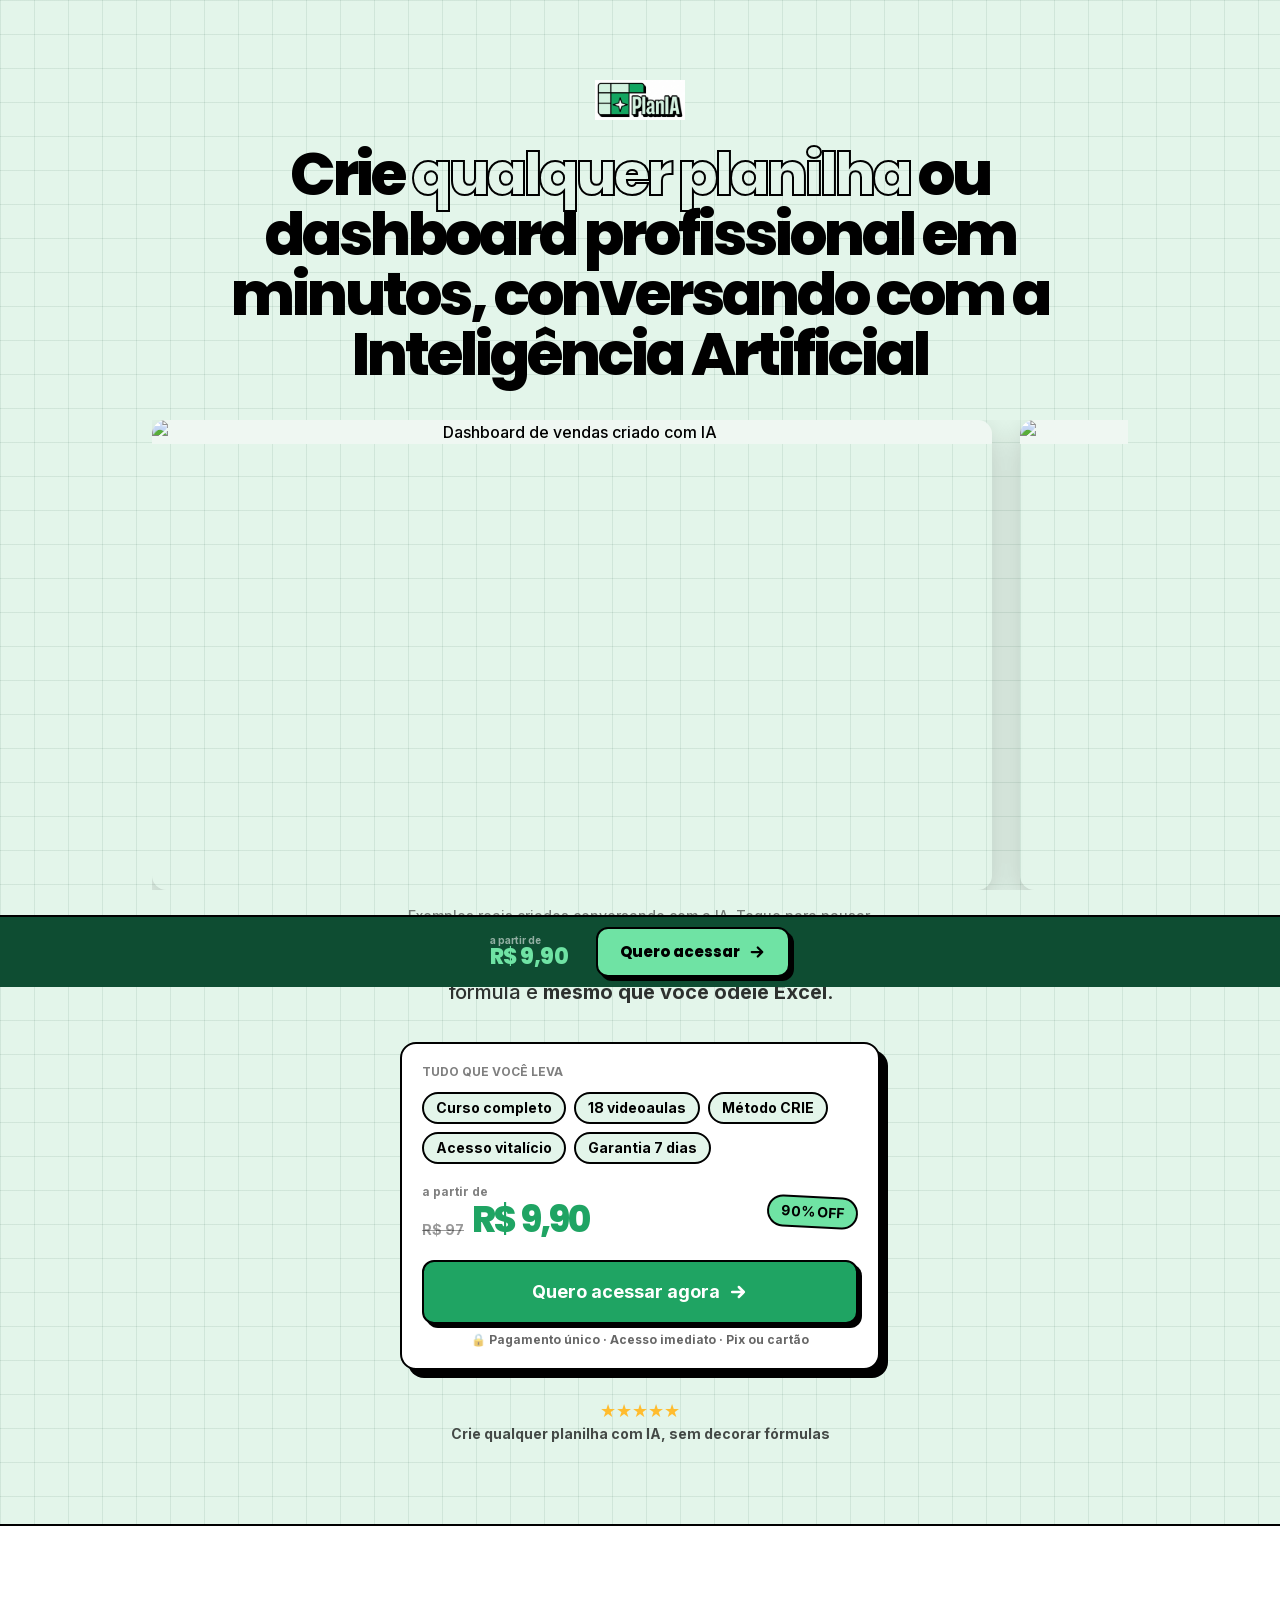
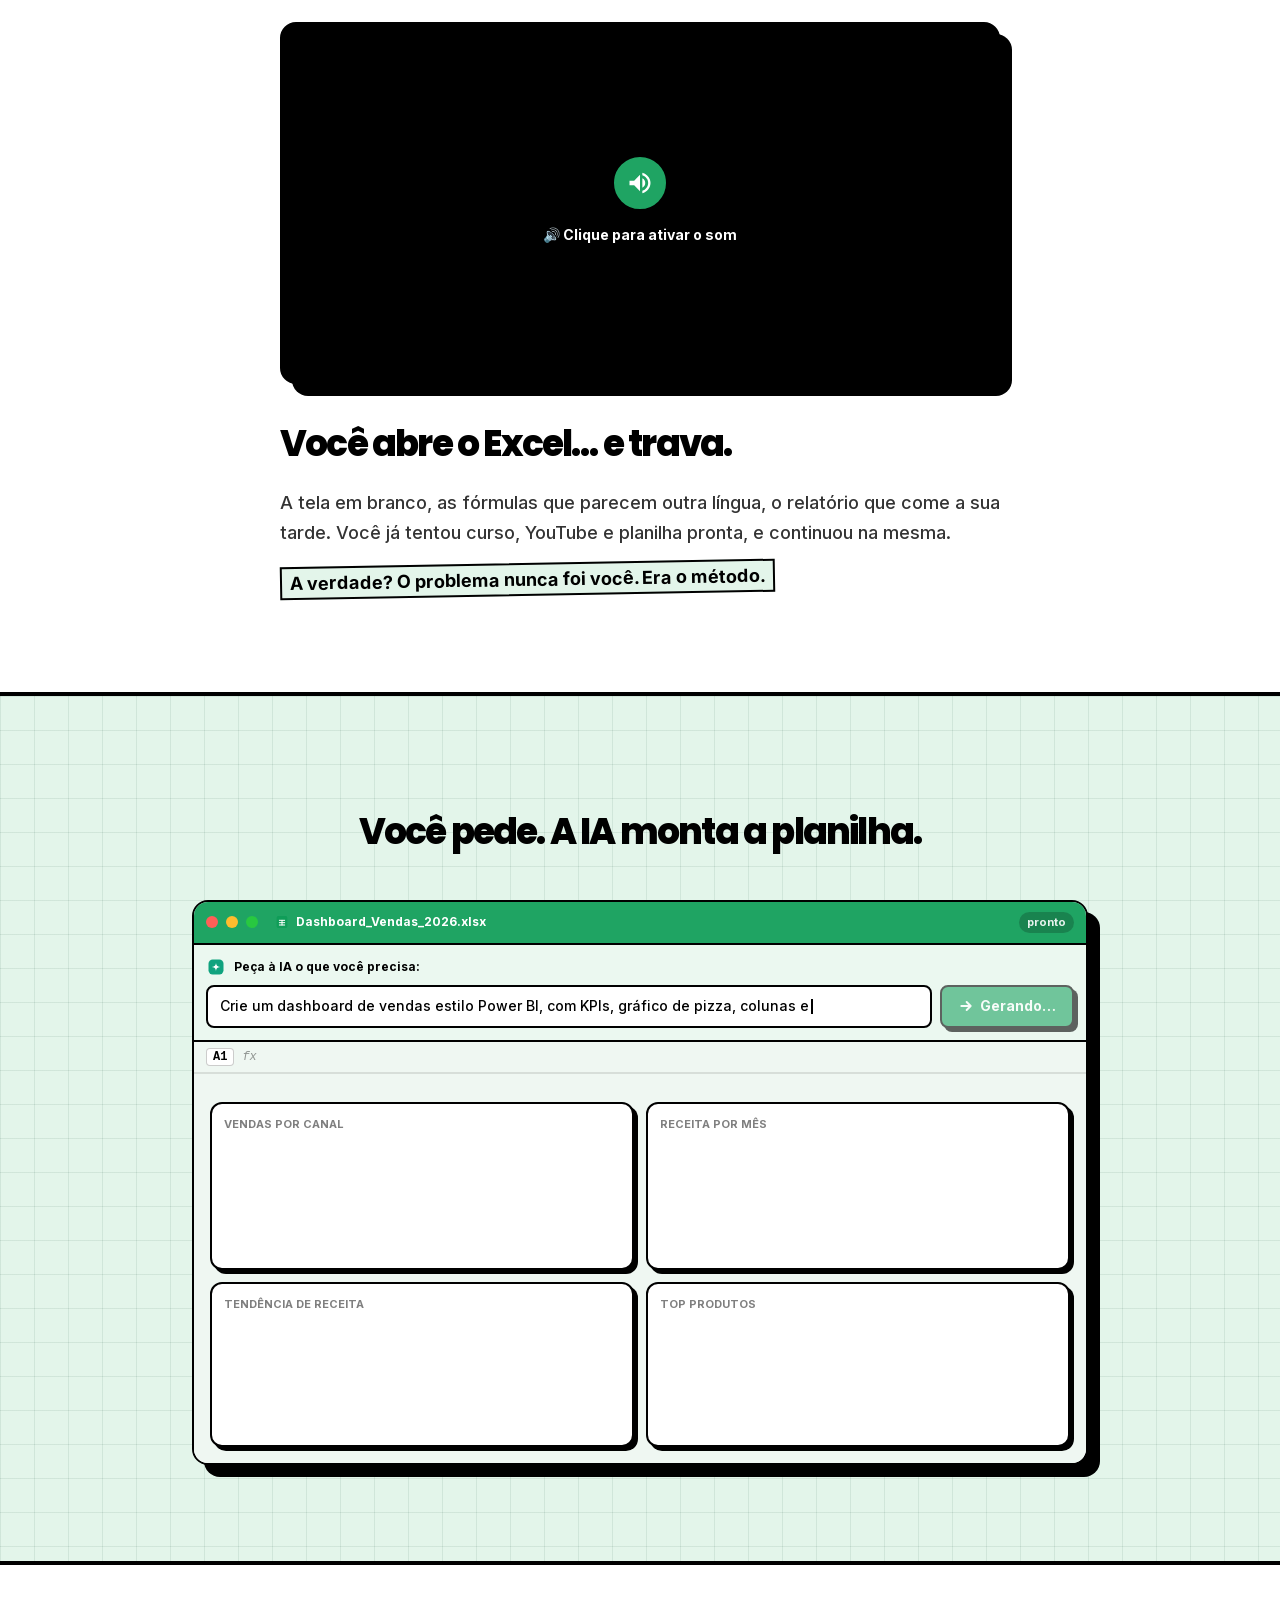
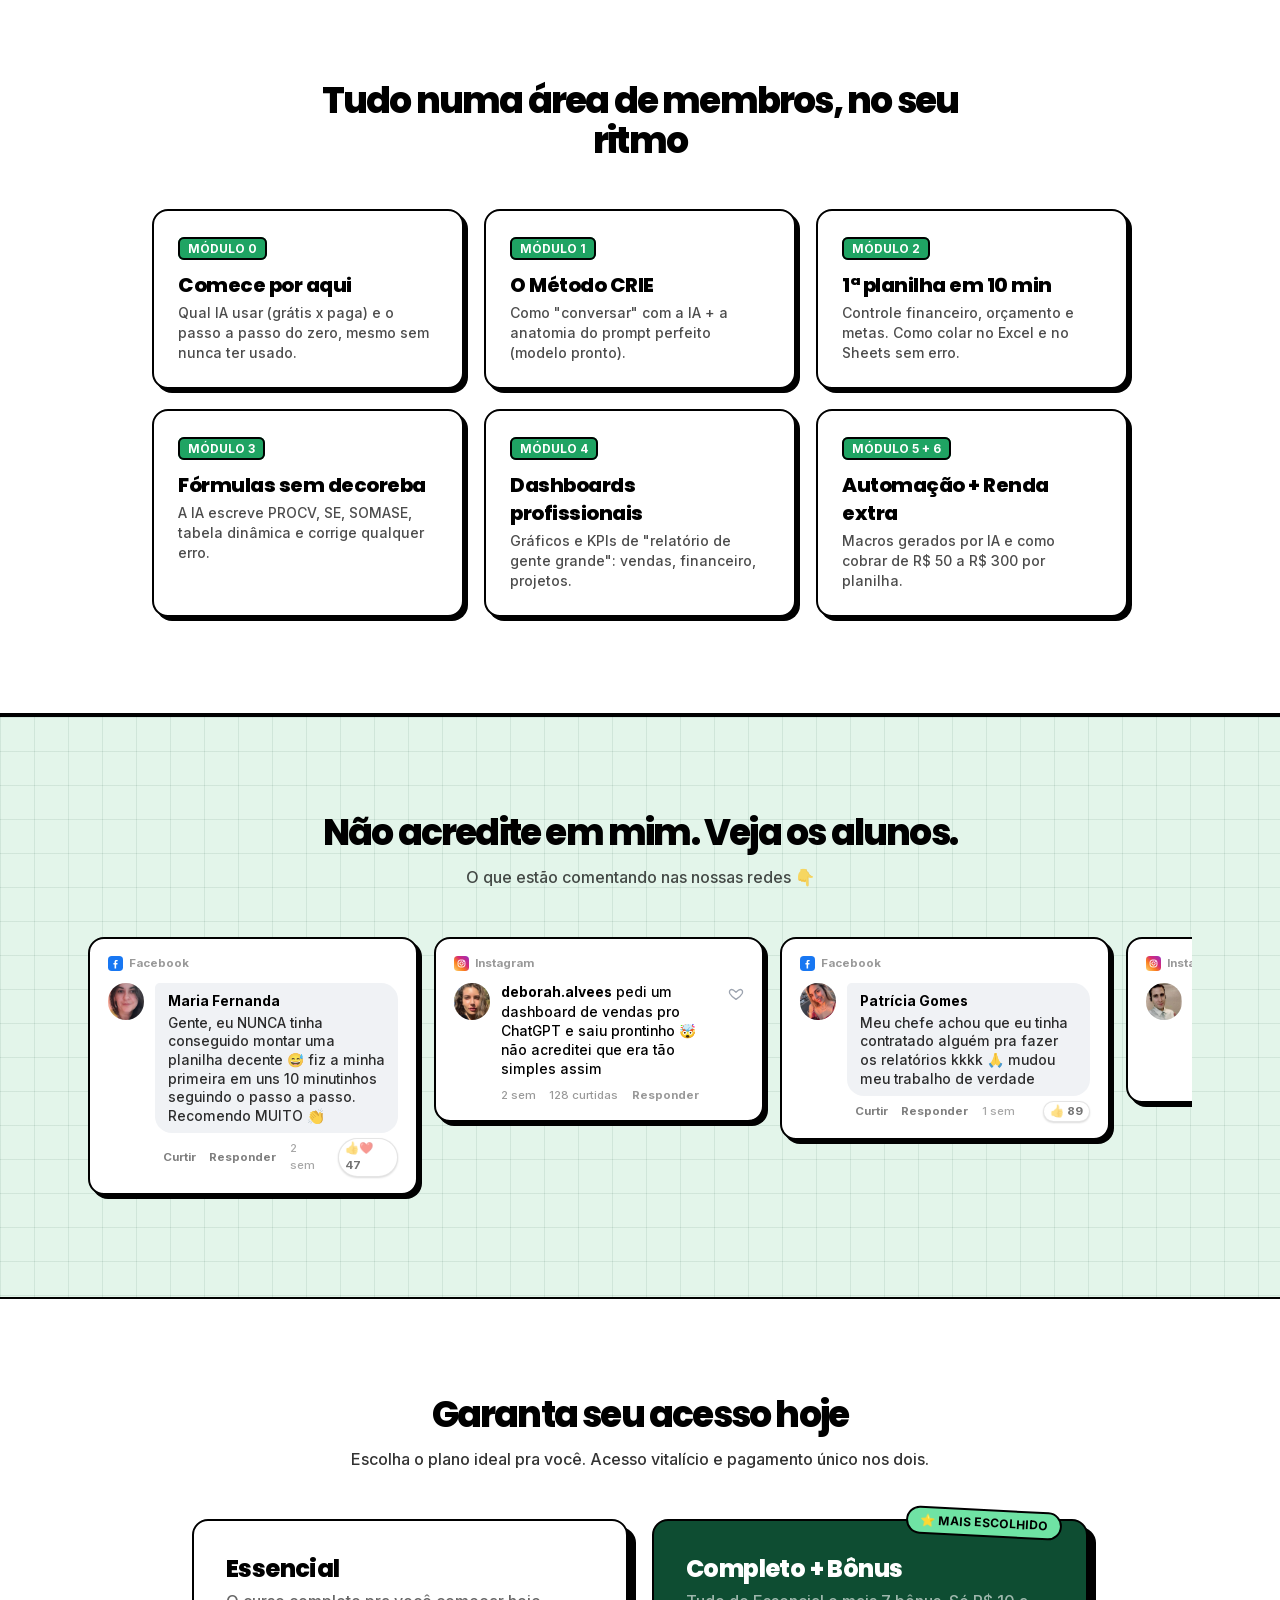
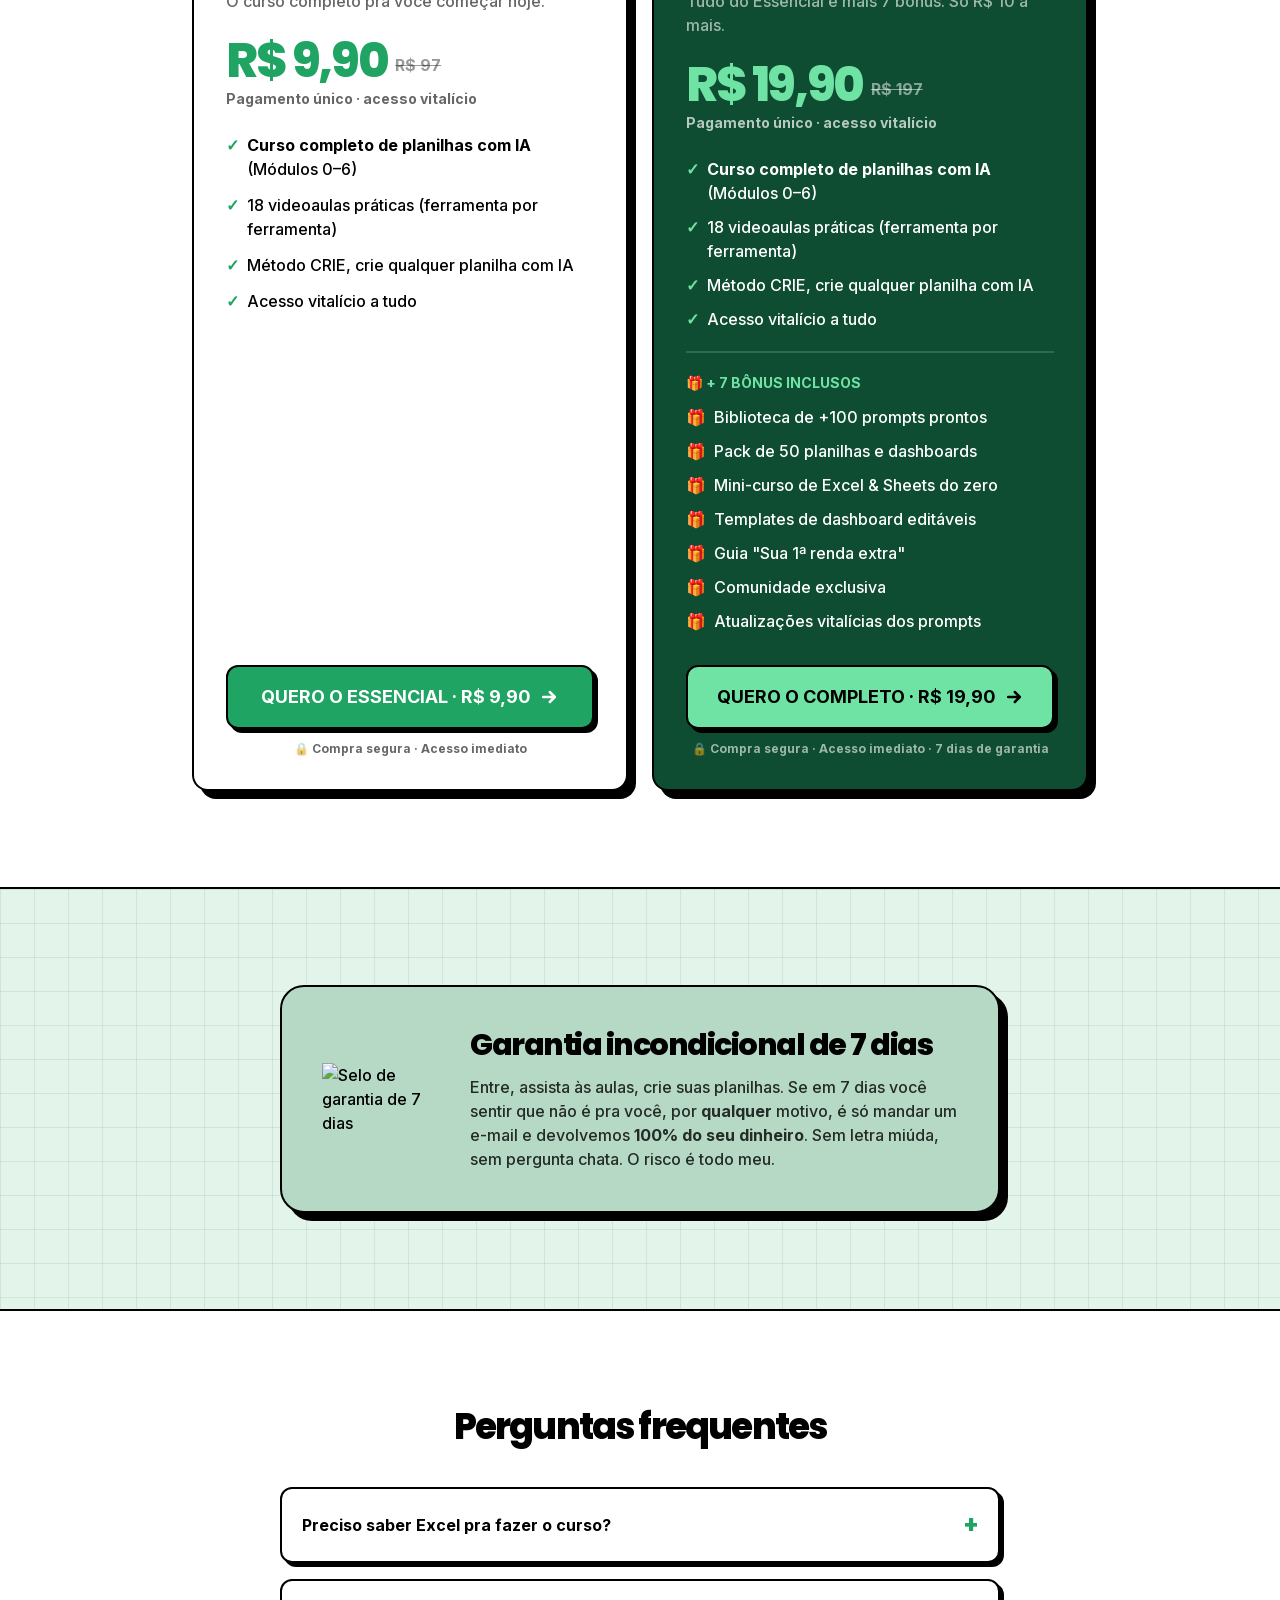
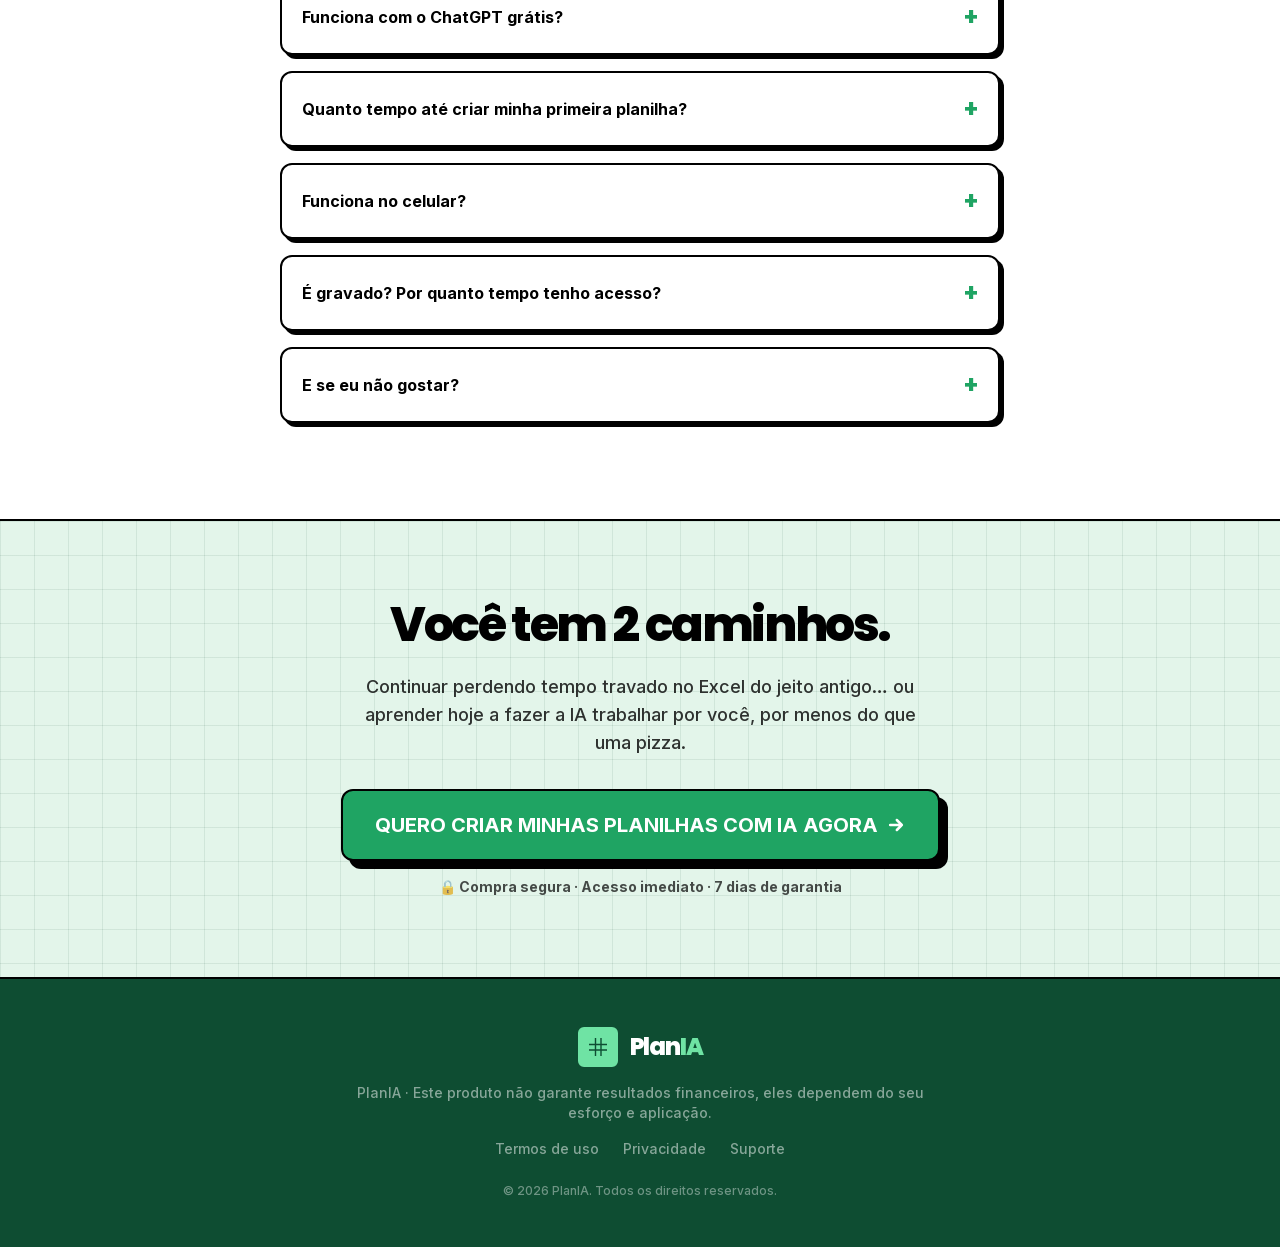
==== commit 73b21209: "Deixa curso com IA evidente nos 2 planos e detalha entregáveis + bônus no Completo - "Curso completo" ====
--- a/pagina-de-vendas.html
+++ b/pagina-de-vendas.html
@@ -795,7 +795,7 @@
           </div>
           <p class="mt-1 text-sm font-bold text-black/60">Pagamento único · acesso vitalício</p>
           <ul class="mt-6 space-y-3 font-medium flex-1">
-            <li class="flex items-start gap-2"><span class="text-brand-green font-bold shrink-0">✓</span> Curso completo (Módulos 0–6)</li>
+            <li class="flex items-start gap-2"><span class="text-brand-green font-bold shrink-0">✓</span> <span><strong>Curso completo de planilhas com IA</strong> (Módulos 0–6)</span></li>
             <li class="flex items-start gap-2"><span class="text-brand-green font-bold shrink-0">✓</span> 18 videoaulas práticas (ferramenta por ferramenta)</li>
             <li class="flex items-start gap-2"><span class="text-brand-green font-bold shrink-0">✓</span> Método CRIE, crie qualquer planilha com IA</li>
             <li class="flex items-start gap-2"><span class="text-brand-green font-bold shrink-0">✓</span> Acesso vitalício a tudo</li>
@@ -817,15 +817,26 @@
             <span class="mb-2 font-bold text-white/50 line-through">R$ 197</span>
           </div>
           <p class="mt-1 text-sm font-bold text-white/70">Pagamento único · acesso vitalício</p>
-          <ul class="mt-6 space-y-2.5 font-medium flex-1">
-            <li class="flex items-start gap-2"><span class="text-brand-lime font-bold shrink-0">✓</span> Tudo do plano Essencial</li>
-            <li class="flex items-start gap-2"><span class="shrink-0">🎁</span> Biblioteca de +100 prompts prontos</li>
-            <li class="flex items-start gap-2"><span class="shrink-0">🎁</span> Pack de 50 planilhas e dashboards</li>
-            <li class="flex items-start gap-2"><span class="shrink-0">🎁</span> Mini-curso de Excel &amp; Sheets do zero</li>
-            <li class="flex items-start gap-2"><span class="shrink-0">🎁</span> Templates de dashboard editáveis</li>
-            <li class="flex items-start gap-2"><span class="shrink-0">🎁</span> Guia &quot;Sua 1ª renda extra&quot;</li>
-            <li class="flex items-start gap-2"><span class="shrink-0">🎁</span> Comunidade + atualizações vitalícias</li>
-          </ul>
+          <div class="mt-6 flex-1">
+            <ul class="space-y-2.5 font-medium">
+              <li class="flex items-start gap-2"><span class="text-brand-lime font-bold shrink-0">✓</span> <span><strong>Curso completo de planilhas com IA</strong> (Módulos 0–6)</span></li>
+              <li class="flex items-start gap-2"><span class="text-brand-lime font-bold shrink-0">✓</span> 18 videoaulas práticas (ferramenta por ferramenta)</li>
+              <li class="flex items-start gap-2"><span class="text-brand-lime font-bold shrink-0">✓</span> Método CRIE, crie qualquer planilha com IA</li>
+              <li class="flex items-start gap-2"><span class="text-brand-lime font-bold shrink-0">✓</span> Acesso vitalício a tudo</li>
+            </ul>
+            <div style="margin-top:1.25rem;padding-top:1.25rem;border-top:2px solid rgba(255,255,255,.15)">
+              <p class="text-sm font-extrabold text-brand-lime">🎁 + 7 BÔNUS INCLUSOS</p>
+              <ul class="mt-3 space-y-2.5 font-medium">
+                <li class="flex items-start gap-2"><span class="shrink-0">🎁</span> Biblioteca de +100 prompts prontos</li>
+                <li class="flex items-start gap-2"><span class="shrink-0">🎁</span> Pack de 50 planilhas e dashboards</li>
+                <li class="flex items-start gap-2"><span class="shrink-0">🎁</span> Mini-curso de Excel &amp; Sheets do zero</li>
+                <li class="flex items-start gap-2"><span class="shrink-0">🎁</span> Templates de dashboard editáveis</li>
+                <li class="flex items-start gap-2"><span class="shrink-0">🎁</span> Guia &quot;Sua 1ª renda extra&quot;</li>
+                <li class="flex items-start gap-2"><span class="shrink-0">🎁</span> Comunidade exclusiva</li>
+                <li class="flex items-start gap-2"><span class="shrink-0">🎁</span> Atualizações vitalícias dos prompts</li>
+              </ul>
+            </div>
+          </div>
           <a href="#" onclick="goCheckout('complete');return false;" class="cta-pulse btn-press mt-8 inline-flex w-full items-center justify-center gap-2 bg-brand-lime text-black font-bold text-lg px-6 py-4 border-2 border-black rounded-xl shadow-hard-sm">
             QUERO O COMPLETO · R$ 19,90
             <svg viewBox="0 0 24 24" class="w-5 h-5" fill="none" stroke="currentColor" stroke-width="3" stroke-linecap="round" stroke-linejoin="round"><path d="M5 12h14M13 6l6 6-6 6"/></svg>
